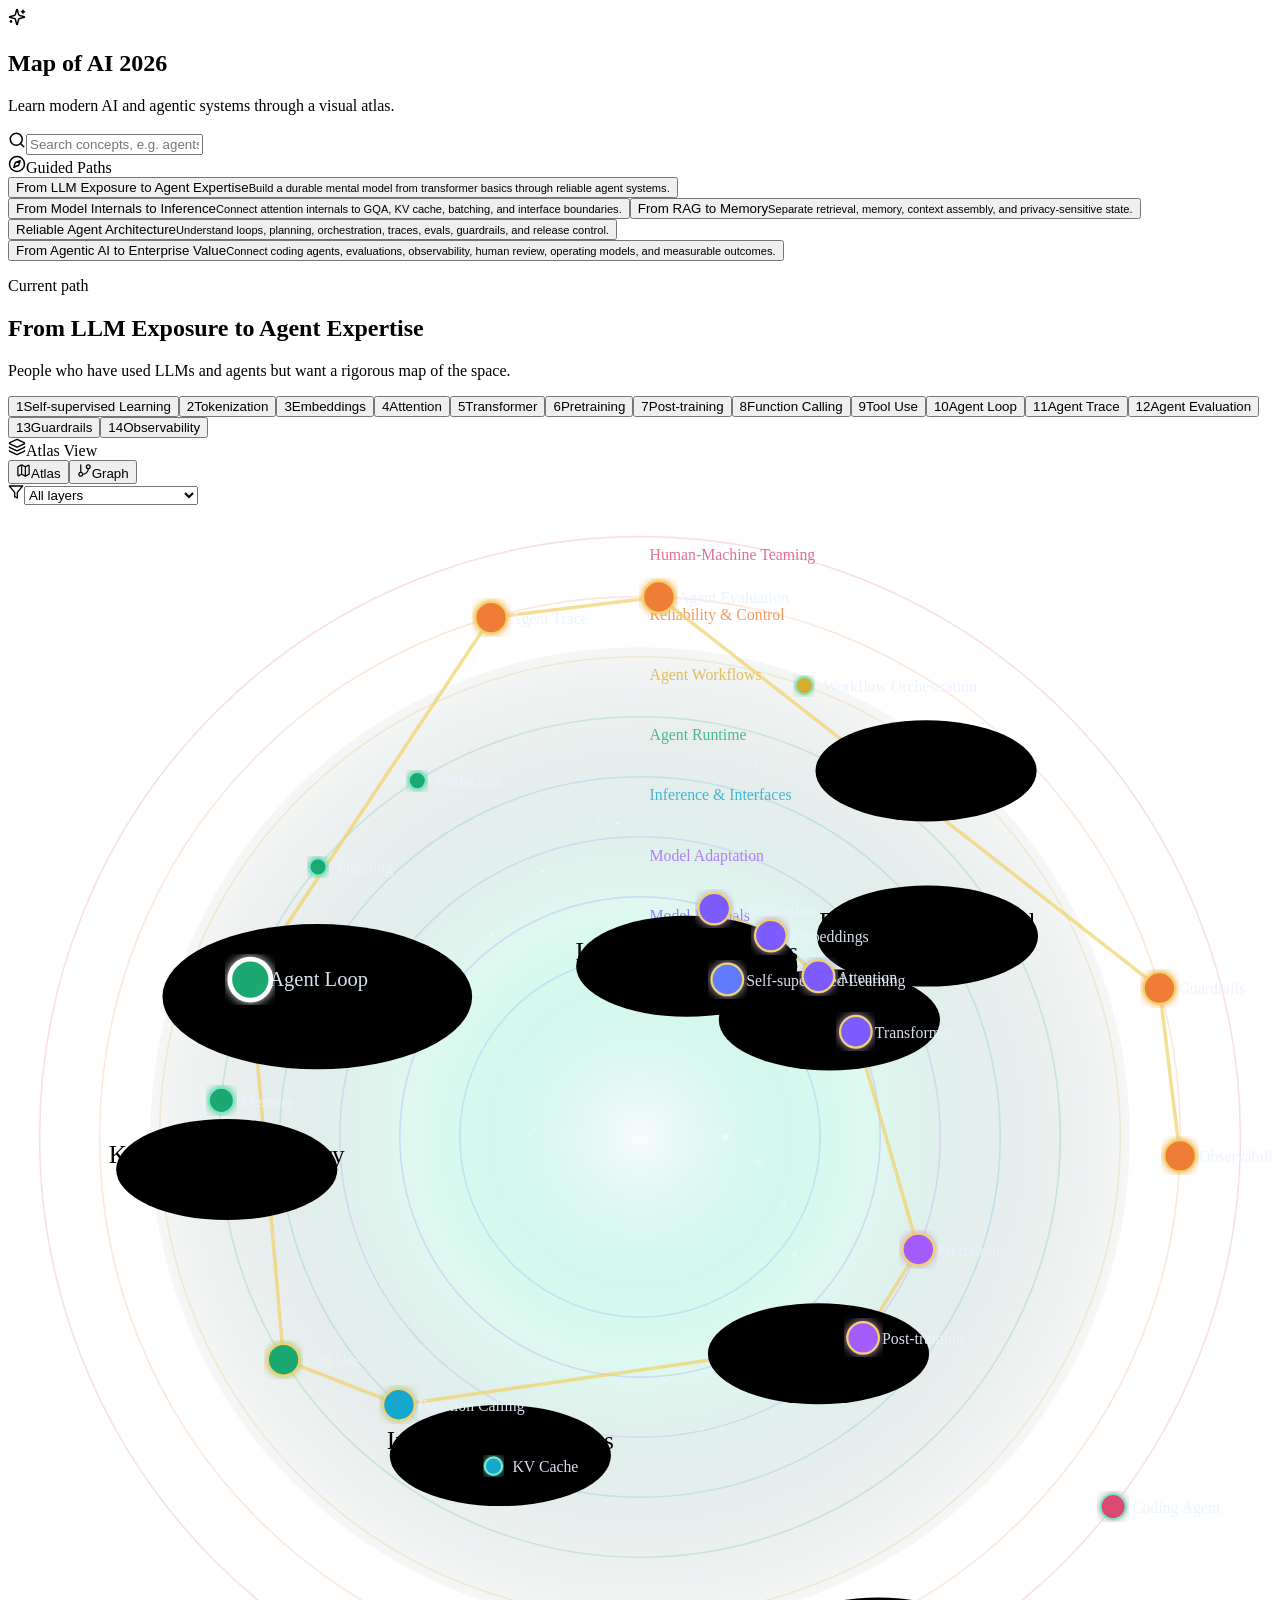
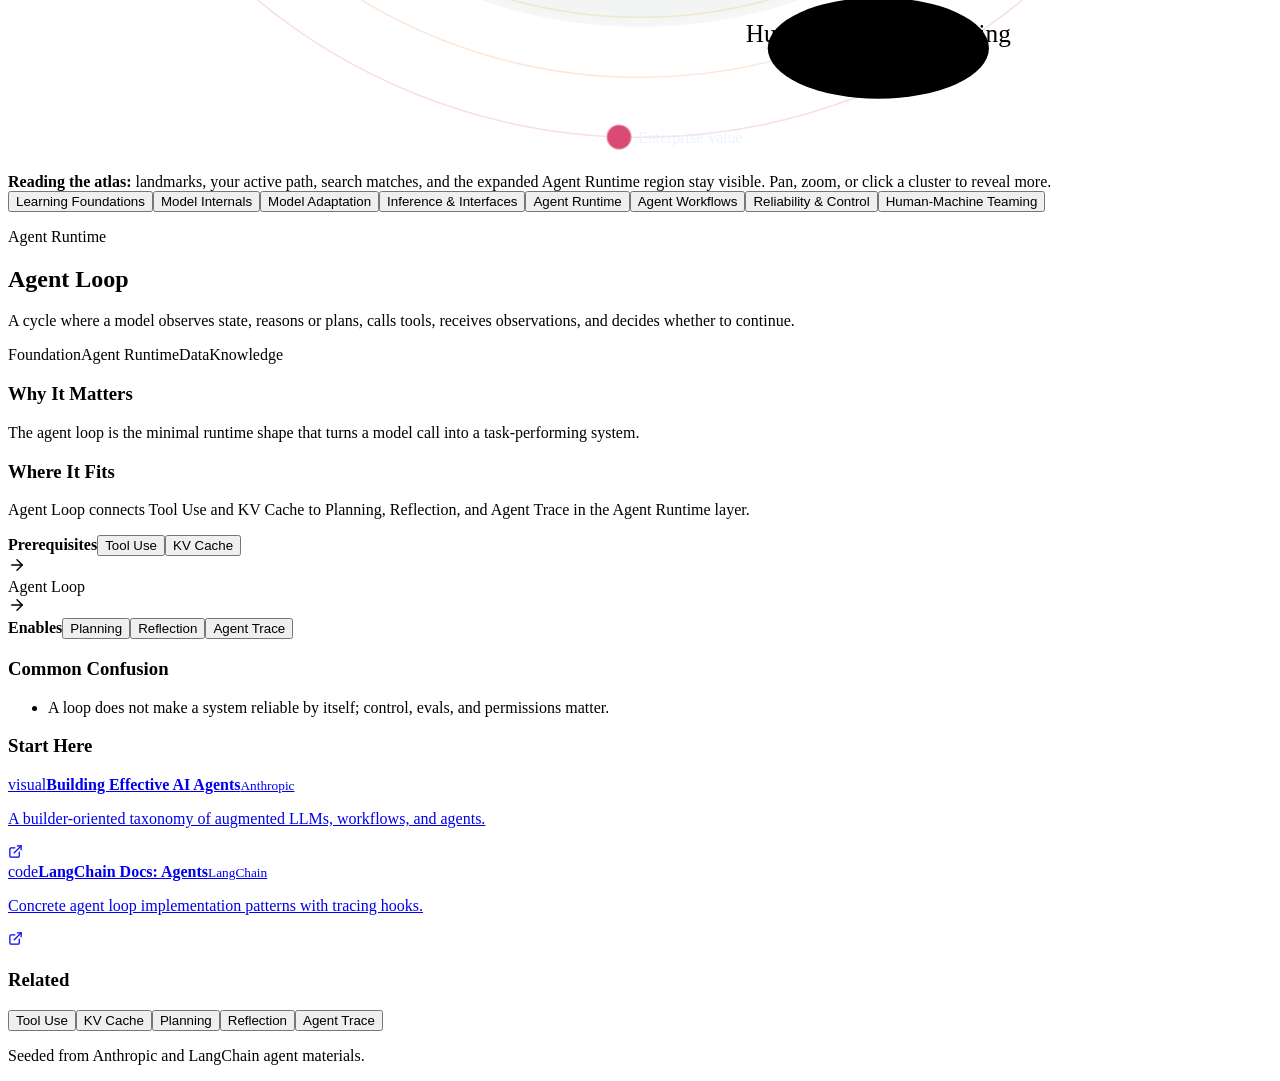
==== index.html @ 29c42c94 "Deploy generated site" ====
<!DOCTYPE html><html lang="en"><head><meta charSet="utf-8"/><meta name="viewport" content="width=device-width, initial-scale=1"/><link rel="stylesheet" href="/map-of-ai-site/_next/static/chunks/0dwen-7qq_sgy.css" data-precedence="next"/><link rel="preload" as="script" fetchPriority="low" href="/map-of-ai-site/_next/static/chunks/1jq4o6yq14o4c.js"/><script src="/map-of-ai-site/_next/static/chunks/2tclw6-lgu1bq.js" async=""></script><script src="/map-of-ai-site/_next/static/chunks/2nykiepra7i1k.js" async=""></script><script src="/map-of-ai-site/_next/static/chunks/turbopack-2g-9s8759-uyg.js" async=""></script><script src="/map-of-ai-site/_next/static/chunks/158myu8e_yme3.js" async=""></script><script src="/map-of-ai-site/_next/static/chunks/0g06875tn45-_.js" async=""></script><title>Map of AI 2026</title><meta name="description" content="Learn modern AI and agentic systems through a visual atlas."/><script src="/map-of-ai-site/_next/static/chunks/0cz1d0mv5g_q7.js" noModule=""></script></head><body><div hidden=""><!--$--><!--/$--></div><main class="appFrame"><section class="topBar" aria-label="Map controls"><div class="brandBlock"><div class="brandMark"><svg xmlns="http://www.w3.org/2000/svg" width="18" height="18" viewBox="0 0 24 24" fill="none" stroke="currentColor" stroke-width="2" stroke-linecap="round" stroke-linejoin="round" class="lucide lucide-sparkles"><path d="M9.937 15.5A2 2 0 0 0 8.5 14.063l-6.135-1.582a.5.5 0 0 1 0-.962L8.5 9.936A2 2 0 0 0 9.937 8.5l1.582-6.135a.5.5 0 0 1 .963 0L14.063 8.5A2 2 0 0 0 15.5 9.937l6.135 1.581a.5.5 0 0 1 0 .964L15.5 14.063a2 2 0 0 0-1.437 1.437l-1.582 6.135a.5.5 0 0 1-.963 0z"></path><path d="M20 3v4"></path><path d="M22 5h-4"></path><path d="M4 17v2"></path><path d="M5 18H3"></path></svg></div><div><h1>Map of AI 2026</h1><p class="subtitle">Learn modern AI and agentic systems through a visual atlas.</p></div></div><label class="searchBox"><svg xmlns="http://www.w3.org/2000/svg" width="18" height="18" viewBox="0 0 24 24" fill="none" stroke="currentColor" stroke-width="2" stroke-linecap="round" stroke-linejoin="round" class="lucide lucide-search"><circle cx="11" cy="11" r="8"></circle><path d="m21 21-4.3-4.3"></path></svg><input placeholder="Search concepts, e.g. agents, RAG, evals" value=""/></label></section><section class="workspace"><aside class="leftRail" aria-label="Guided paths"><div class="panelHeader"><svg xmlns="http://www.w3.org/2000/svg" width="18" height="18" viewBox="0 0 24 24" fill="none" stroke="currentColor" stroke-width="2" stroke-linecap="round" stroke-linejoin="round" class="lucide lucide-compass"><path d="m16.24 7.76-1.804 5.411a2 2 0 0 1-1.265 1.265L7.76 16.24l1.804-5.411a2 2 0 0 1 1.265-1.265z"></path><circle cx="12" cy="12" r="10"></circle></svg><span>Guided Paths</span></div><div class="pathList"><button class="pathCard active"><span>From LLM Exposure to Agent Expertise</span><small>Build a durable mental model from transformer basics through reliable agent systems.</small></button><button class="pathCard"><span>From Model Internals to Inference</span><small>Connect attention internals to GQA, KV cache, batching, and interface boundaries.</small></button><button class="pathCard"><span>From RAG to Memory</span><small>Separate retrieval, memory, context assembly, and privacy-sensitive state.</small></button><button class="pathCard"><span>Reliable Agent Architecture</span><small>Understand loops, planning, orchestration, traces, evals, guardrails, and release control.</small></button><button class="pathCard"><span>From Agentic AI to Enterprise Value</span><small>Connect coding agents, evaluations, observability, human review, operating models, and measurable outcomes.</small></button></div><div class="pathDetail"><p class="eyebrow">Current path</p><h2>From LLM Exposure to Agent Expertise</h2><p>People who have used LLMs and agents but want a rigorous map of the space.</p><div class="pathSteps"><button class="stepChip"><span>1</span>Self-supervised Learning</button><button class="stepChip"><span>2</span>Tokenization</button><button class="stepChip"><span>3</span>Embeddings</button><button class="stepChip"><span>4</span>Attention</button><button class="stepChip"><span>5</span>Transformer</button><button class="stepChip"><span>6</span>Pretraining</button><button class="stepChip"><span>7</span>Post-training</button><button class="stepChip"><span>8</span>Function Calling</button><button class="stepChip"><span>9</span>Tool Use</button><button class="stepChip active"><span>10</span>Agent Loop</button><button class="stepChip"><span>11</span>Agent Trace</button><button class="stepChip"><span>12</span>Agent Evaluation</button><button class="stepChip"><span>13</span>Guardrails</button><button class="stepChip"><span>14</span>Observability</button></div></div></aside><section class="mapStage" aria-label="AI Systems Galaxy"><div class="modeStrip"><div class="modeLabel"><svg xmlns="http://www.w3.org/2000/svg" width="18" height="18" viewBox="0 0 24 24" fill="none" stroke="currentColor" stroke-width="2" stroke-linecap="round" stroke-linejoin="round" class="lucide lucide-layers"><path d="M12.83 2.18a2 2 0 0 0-1.66 0L2.6 6.08a1 1 0 0 0 0 1.83l8.58 3.91a2 2 0 0 0 1.66 0l8.58-3.9a1 1 0 0 0 0-1.83z"></path><path d="M2 12a1 1 0 0 0 .58.91l8.6 3.91a2 2 0 0 0 1.65 0l8.58-3.9A1 1 0 0 0 22 12"></path><path d="M2 17a1 1 0 0 0 .58.91l8.6 3.91a2 2 0 0 0 1.65 0l8.58-3.9A1 1 0 0 0 22 17"></path></svg><span>Atlas View</span></div><div class="mapControls"><div class="segmentedControl" aria-label="Map mode"><button class="active"><svg xmlns="http://www.w3.org/2000/svg" width="15" height="15" viewBox="0 0 24 24" fill="none" stroke="currentColor" stroke-width="2" stroke-linecap="round" stroke-linejoin="round" class="lucide lucide-map"><path d="M14.106 5.553a2 2 0 0 0 1.788 0l3.659-1.83A1 1 0 0 1 21 4.619v12.764a1 1 0 0 1-.553.894l-4.553 2.277a2 2 0 0 1-1.788 0l-4.212-2.106a2 2 0 0 0-1.788 0l-3.659 1.83A1 1 0 0 1 3 19.381V6.618a1 1 0 0 1 .553-.894l4.553-2.277a2 2 0 0 1 1.788 0z"></path><path d="M15 5.764v15"></path><path d="M9 3.236v15"></path></svg>Atlas</button><button class=""><svg xmlns="http://www.w3.org/2000/svg" width="15" height="15" viewBox="0 0 24 24" fill="none" stroke="currentColor" stroke-width="2" stroke-linecap="round" stroke-linejoin="round" class="lucide lucide-git-branch"><line x1="6" x2="6" y1="3" y2="15"></line><circle cx="18" cy="6" r="3"></circle><circle cx="6" cy="18" r="3"></circle><path d="M18 9a9 9 0 0 1-9 9"></path></svg>Graph</button></div><label class="layerFilter"><svg xmlns="http://www.w3.org/2000/svg" width="16" height="16" viewBox="0 0 24 24" fill="none" stroke="currentColor" stroke-width="2" stroke-linecap="round" stroke-linejoin="round" class="lucide lucide-filter"><polygon points="22 3 2 3 10 12.46 10 19 14 21 14 12.46 22 3"></polygon></svg><select><option value="all" selected="">All layers</option><option value="1">Learning Foundations</option><option value="2">Model Internals</option><option value="3">Model Adaptation</option><option value="4">Inference &amp; Interfaces</option><option value="5">Agent Runtime</option><option value="6">Agent Workflows</option><option value="7">Reliability &amp; Control</option><option value="8">Human-Machine Teaming</option></select></label></div></div><div class="galaxyFrame"><svg viewBox="0 0 800 800" role="img" aria-label="Concentric AI concept galaxy"><defs><radialGradient id="coreGlow" cx="50%" cy="50%" r="55%"><stop offset="0%" stop-color="#f7fbff" stop-opacity="0.92"></stop><stop offset="42%" stop-color="#7ee8c8" stop-opacity="0.26"></stop><stop offset="100%" stop-color="#030b18" stop-opacity="0"></stop></radialGradient><filter id="nodeGlow"><feGaussianBlur stdDeviation="3" result="blur"></feGaussianBlur><feMerge><feMergeNode in="blur"></feMergeNode><feMergeNode in="SourceGraphic"></feMergeNode></feMerge></filter></defs><rect width="800" height="800" fill="transparent"></rect><g transform="translate(0,0) scale(1)"><circle cx="400" cy="400" r="310" fill="url(#coreGlow)"></circle><g><circle cx="400" cy="400" r="114" fill="none" stroke="#5f7cff" stroke-opacity="0.18"></circle><text x="406" y="301" fill="#5f7cff" opacity="0.78" font-size="10">Learning Foundations</text></g><g><circle cx="400" cy="400" r="152" fill="none" stroke="#7c5cff" stroke-opacity="0.18"></circle><text x="406" y="263" fill="#7c5cff" opacity="0.78" font-size="10">Model Internals</text></g><g><circle cx="400" cy="400" r="190" fill="none" stroke="#a55cff" stroke-opacity="0.18"></circle><text x="406" y="225" fill="#a55cff" opacity="0.78" font-size="10">Model Adaptation</text></g><g><circle cx="400" cy="400" r="228" fill="none" stroke="#19a7ce" stroke-opacity="0.18"></circle><text x="406" y="187" fill="#19a7ce" opacity="0.78" font-size="10">Inference &amp; Interfaces</text></g><g><circle cx="400" cy="400" r="266" fill="none" stroke="#1fa971" stroke-opacity="0.18"></circle><text x="406" y="149" fill="#1fa971" opacity="0.78" font-size="10">Agent Runtime</text></g><g><circle cx="400" cy="400" r="304" fill="none" stroke="#d8ae2f" stroke-opacity="0.18"></circle><text x="406" y="111" fill="#d8ae2f" opacity="0.78" font-size="10">Agent Workflows</text></g><g><circle cx="400" cy="400" r="342" fill="none" stroke="#ef7d35" stroke-opacity="0.18"></circle><text x="406" y="73" fill="#ef7d35" opacity="0.78" font-size="10">Reliability &amp; Control</text></g><g><circle cx="400" cy="400" r="380" fill="none" stroke="#d94b72" stroke-opacity="0.18"></circle><text x="406" y="35" fill="#d94b72" opacity="0.78" font-size="10">Human-Machine Teaming</text></g><circle cx="454" cy="400" r="1.8" fill="#ffffff" opacity="0.52"></circle><circle cx="485.6604" cy="514.5046" r="1" fill="#ffffff" opacity="0.25"></circle><circle cx="334.4968" cy="622.5608" r="1" fill="#ffffff" opacity="0.25"></circle><circle cx="99.1325" cy="511.8916" r="1" fill="#ffffff" opacity="0.25"></circle><circle cx="307.5377" cy="340.4121" r="1" fill="#ffffff" opacity="0.25"></circle><circle cx="386.1185" cy="201.4848" r="1" fill="#ffffff" opacity="0.52"></circle><circle cx="618.0146" cy="211.8149" r="1" fill="#ffffff" opacity="0.25"></circle><circle cx="475.2038" cy="416.5346" r="1.8" fill="#ffffff" opacity="0.25"></circle><circle cx="468.5753" cy="551.1735" r="1" fill="#ffffff" opacity="0.25"></circle><circle cx="277.1528" cy="623.4582" r="1" fill="#ffffff" opacity="0.25"></circle><circle cx="59.3478" cy="447.8755" r="1" fill="#ffffff" opacity="0.52"></circle><circle cx="306.2837" cy="305.6271" r="1" fill="#ffffff" opacity="0.25"></circle><circle cx="432.4304" cy="180.3815" r="1" fill="#ffffff" opacity="0.25"></circle><circle cx="673.5707" cy="252.0809" r="1" fill="#ffffff" opacity="0.25"></circle><circle cx="490.7777" cy="441.9452" r="1.8" fill="#ffffff" opacity="0.25"></circle><circle cx="439.2953" cy="584.8699" r="1" fill="#ffffff" opacity="0.52"></circle><circle cx="216.8843" cy="609.1713" r="1" fill="#ffffff" opacity="0.25"></circle><circle cx="333.1975" cy="394.8598" r="1" fill="#ffffff" opacity="0.25"></circle><circle cx="316.411" cy="268.2848" r="1" fill="#ffffff" opacity="0.25"></circle><circle cx="487.0012" cy="170.9677" r="1" fill="#ffffff" opacity="0.25"></circle><circle cx="721.0614" cy="307.9371" r="1" fill="#ffffff" opacity="0.52"></circle><circle cx="497.9732" cy="474.3657" r="1.8" fill="#ffffff" opacity="0.25"></circle><circle cx="398.52" cy="611.9948" r="1" fill="#ffffff" opacity="0.25"></circle><circle cx="157.727" cy="578.6191" r="1" fill="#ffffff" opacity="0.25"></circle><circle cx="313.8412" cy="373.9871" r="1" fill="#ffffff" opacity="0.25"></circle><circle cx="338.7784" cy="231.795" r="1" fill="#ffffff" opacity="0.52"></circle><circle cx="546.7469" cy="175.7472" r="1" fill="#ffffff" opacity="0.25"></circle><circle cx="456.8875" cy="396.4209" r="1" fill="#ffffff" opacity="0.25"></circle><circle cx="494.6255" cy="511.1846" r="1.8" fill="#ffffff" opacity="0.25"></circle><circle cx="347.9361" cy="629.1601" r="1" fill="#ffffff" opacity="0.25"></circle><circle cx="104.0113" cy="531.7827" r="1" fill="#ffffff" opacity="0.52"></circle><circle cx="301.3598" cy="344.8719" r="1" fill="#ffffff" opacity="0.25"></circle><circle cx="373.2842" cy="199.7745" r="1" fill="#ffffff" opacity="0.25"></circle><circle cx="607.9115" cy="196.398" r="1" fill="#ffffff" opacity="0.25"></circle><circle cx="479.0583" cy="412.2389" r="1" fill="#ffffff" opacity="0.25"></circle><circle cx="479.3407" cy="549.2181" r="1.8" fill="#ffffff" opacity="0.52"></circle><circle cx="290.1489" cy="633.4454" r="1" fill="#ffffff" opacity="0.25"></circle><circle cx="60.0874" cy="469.774" r="1" fill="#ffffff" opacity="0.25"></circle><circle cx="298.2995" cy="309.706" r="1" fill="#ffffff" opacity="0.25"></circle><circle cx="418.8275" cy="175.7891" r="1" fill="#ffffff" opacity="0.25"></circle><circle cx="666.2871" cy="233.6054" r="1" fill="#ffffff" opacity="0.52"></circle><circle cx="496.0294" cy="437.2473" r="1" fill="#ffffff" opacity="0.25"></circle><circle cx="451.6326" cy="584.9272" r="1.8" fill="#ffffff" opacity="0.25"></circle><circle cx="228.5492" cy="622.6334" r="1" fill="#ffffff" opacity="0.25"></circle><circle cx="330.0068" cy="399.0226" r="1" fill="#ffffff" opacity="0.25"></circle><circle cx="306.5421" cy="271.3663" r="1" fill="#ffffff" opacity="0.52"></circle><circle cx="473.3356" cy="163.091" r="1" fill="#ffffff" opacity="0.25"></circle><circle cx="717.4734" cy="286.9528" r="1" fill="#ffffff" opacity="0.25"></circle><line x1="455.2683" y1="300.2934" x2="446.9706" y2="255.4394" stroke="#f2d36b" stroke-width="2.2" stroke-opacity="0.72"></line><line x1="446.9706" y1="255.4394" x2="482.7851" y2="272.5221" stroke="#f2d36b" stroke-width="2.2" stroke-opacity="0.72"></line><line x1="482.7851" y1="272.5221" x2="512.958" y2="298.2921" stroke="#f2d36b" stroke-width="2.2" stroke-opacity="0.72"></line><line x1="512.958" y1="298.2921" x2="536.6167" y2="333.3676" stroke="#f2d36b" stroke-width="2.2" stroke-opacity="0.72"></line><line x1="536.6167" y1="333.3676" x2="576.1649" y2="471.1753" stroke="#f2d36b" stroke-width="2.2" stroke-opacity="0.72"></line><line x1="576.1649" y1="471.1753" x2="541.1975" y2="527.1348" stroke="#f2d36b" stroke-width="2.2" stroke-opacity="0.72"></line><line x1="541.1975" y1="527.1348" x2="247.4382" y2="569.437" stroke="#f2d36b" stroke-width="2.2" stroke-opacity="0.72"></line><line x1="247.4382" y1="569.437" x2="174.4192" y2="540.9585" stroke="#f2d36b" stroke-width="2.2" stroke-opacity="0.72"></line><line x1="174.4192" y1="540.9585" x2="153.3691" y2="300.3546" stroke="#f2d36b" stroke-width="2.2" stroke-opacity="0.72"></line><line x1="153.3691" y1="300.3546" x2="305.732" y2="71.2485" stroke="#f2d36b" stroke-width="2.2" stroke-opacity="0.72"></line><line x1="305.732" y1="71.2485" x2="411.9356" y2="58.2083" stroke="#f2d36b" stroke-width="2.2" stroke-opacity="0.72"></line><line x1="411.9356" y1="58.2083" x2="728.7515" y2="305.732" stroke="#f2d36b" stroke-width="2.2" stroke-opacity="0.72"></line><line x1="728.7515" y1="305.732" x2="741.7917" y2="411.9356" stroke="#f2d36b" stroke-width="2.2" stroke-opacity="0.72"></line><g class="clusterRegion" role="button" tabindex="0" aria-label="Learning Foundations cluster"><ellipse cx="429.6046" cy="291.9453" rx="70" ry="32"></ellipse><text x="429.6046" y="287.9453" text-anchor="middle">Learning Foundations</text><text x="429.6046" y="303.9453" text-anchor="middle" class="clusterCount">3<!-- --> seed concepts</text></g><g class="clusterRegion" role="button" tabindex="0" aria-label="Model Internals cluster"><ellipse cx="519.8547" cy="325.8378" rx="70" ry="32"></ellipse><text x="519.8547" y="321.8378" text-anchor="middle">Model Internals</text><text x="519.8547" y="337.8378" text-anchor="middle" class="clusterCount">6<!-- --> seed concepts</text></g><g class="clusterRegion" role="button" tabindex="0" aria-label="Model Adaptation cluster"><ellipse cx="512.9664" cy="537.1757" rx="70" ry="32"></ellipse><text x="512.9664" y="533.1757" text-anchor="middle">Model Adaptation</text><text x="512.9664" y="549.1757" text-anchor="middle" class="clusterCount">4<!-- --> seed concepts</text></g><g class="clusterRegion" role="button" tabindex="0" aria-label="Inference &amp; Interfaces cluster"><ellipse cx="311.6102" cy="601.6193" rx="70" ry="32"></ellipse><text x="311.6102" y="597.6193" text-anchor="middle">Inference &amp; Interfaces</text><text x="311.6102" y="613.6193" text-anchor="middle" class="clusterCount">3<!-- --> seed concepts</text></g><g class="clusterRegion" role="button" tabindex="0" aria-label="Knowledge &amp; Memory cluster"><ellipse cx="138.4567" cy="420.5839" rx="70" ry="32"></ellipse><text x="138.4567" y="416.5839" text-anchor="middle">Knowledge &amp; Memory</text><text x="138.4567" y="432.5839" text-anchor="middle" class="clusterCount">2<!-- --> seed concepts</text></g><g class="clusterRegion active" role="button" tabindex="0" aria-label="Agent Runtime cluster"><ellipse cx="195.7655" cy="311.1877" rx="98" ry="46"></ellipse><text x="195.7655" y="307.1877" text-anchor="middle">Agent Runtime</text><text x="195.7655" y="323.1877" text-anchor="middle" class="clusterCount">4<!-- --> seed concepts</text></g><g class="clusterRegion" role="button" tabindex="0" aria-label="Agent Workflows cluster"><ellipse cx="581.0542" cy="168.2612" rx="70" ry="32"></ellipse><text x="581.0542" y="164.2612" text-anchor="middle">Agent Workflows</text><text x="581.0542" y="180.2612" text-anchor="middle" class="clusterCount">3<!-- --> seed concepts</text></g><g class="clusterRegion" role="button" tabindex="0" aria-label="Reliability &amp; Control cluster"><ellipse cx="581.9171" cy="272.8191" rx="70" ry="32"></ellipse><text x="581.9171" y="268.8191" text-anchor="middle">Reliability &amp; Control</text><text x="581.9171" y="284.8191" text-anchor="middle" class="clusterCount">5<!-- --> seed concepts</text></g><g class="clusterRegion" role="button" tabindex="0" aria-label="Human-Machine Teaming cluster"><ellipse cx="550.8545" cy="723.5084" rx="70" ry="32"></ellipse><text x="550.8545" y="719.5084" text-anchor="middle">Human-Machine Teaming</text><text x="550.8545" y="735.5084" text-anchor="middle" class="clusterCount">4<!-- --> seed concepts</text></g><g class="galaxyNode visible" transform="translate(455.2683, 300.2934)" tabindex="0" role="button" aria-label="Self-supervised Learning"><circle r="10" fill="#5f7cff" stroke="#f2d36b" stroke-width="1.4" filter="url(#nodeGlow)"></circle><text x="12" y="4" fill="#eaf2ff" font-size="10" opacity="0.92">Self-supervised Learning</text></g><g class="galaxyNode visible" transform="translate(446.9706, 255.4394)" tabindex="0" role="button" aria-label="Tokenization"><circle r="10" fill="#7c5cff" stroke="#f2d36b" stroke-width="1.4" filter="url(#nodeGlow)"></circle><text x="12" y="4" fill="#eaf2ff" font-size="10" opacity="0.92">Tokenization</text></g><g class="galaxyNode visible" transform="translate(482.7851, 272.5221)" tabindex="0" role="button" aria-label="Embeddings"><circle r="10" fill="#7c5cff" stroke="#f2d36b" stroke-width="1.4" filter="url(#nodeGlow)"></circle><text x="12" y="4" fill="#eaf2ff" font-size="10" opacity="0.92">Embeddings</text></g><g class="galaxyNode visible" transform="translate(512.958, 298.2921)" tabindex="0" role="button" aria-label="Attention"><circle r="10" fill="#7c5cff" stroke="#f2d36b" stroke-width="1.4" filter="url(#nodeGlow)"></circle><text x="12" y="4" fill="#eaf2ff" font-size="10" opacity="0.92">Attention</text></g><g class="galaxyNode visible" transform="translate(536.6167, 333.3676)" tabindex="0" role="button" aria-label="Transformer"><circle r="10" fill="#7c5cff" stroke="#f2d36b" stroke-width="1.4" filter="url(#nodeGlow)"></circle><text x="12" y="4" fill="#eaf2ff" font-size="10" opacity="0.92">Transformer</text></g><g class="galaxyNode visible" transform="translate(576.1649, 471.1753)" tabindex="0" role="button" aria-label="Pretraining"><circle r="10" fill="#a55cff" stroke="#f2d36b" stroke-width="1.4" filter="url(#nodeGlow)"></circle><text x="12" y="4" fill="#eaf2ff" font-size="10" opacity="0.92">Pretraining</text></g><g class="galaxyNode visible" transform="translate(541.1975, 527.1348)" tabindex="0" role="button" aria-label="Post-training"><circle r="10" fill="#a55cff" stroke="#f2d36b" stroke-width="1.4" filter="url(#nodeGlow)"></circle><text x="12" y="4" fill="#eaf2ff" font-size="10" opacity="0.92">Post-training</text></g><g class="galaxyNode visible" transform="translate(307.264, 608.2884)" tabindex="0" role="button" aria-label="KV Cache"><circle r="5.5" fill="#19a7ce" stroke="#7ee8c8" stroke-width="1.4" filter="url(#nodeGlow)"></circle><text x="12" y="4" fill="#eaf2ff" font-size="10" opacity="0.92">KV Cache</text></g><g class="galaxyNode visible" transform="translate(247.4382, 569.437)" tabindex="0" role="button" aria-label="Function Calling"><circle r="10" fill="#19a7ce" stroke="#f2d36b" stroke-width="1.4" filter="url(#nodeGlow)"></circle><text x="12" y="4" fill="#eaf2ff" font-size="10" opacity="0.92">Function Calling</text></g><g class="galaxyNode visible" transform="translate(174.4192, 540.9585)" tabindex="0" role="button" aria-label="Tool Use"><circle r="10" fill="#1fa971" stroke="#f2d36b" stroke-width="1.4" filter="url(#nodeGlow)"></circle><text x="12" y="4" fill="#eaf2ff" font-size="10" opacity="0.92">Tool Use</text></g><g class="galaxyNode visible" transform="translate(135.0122, 376.8166)" tabindex="0" role="button" aria-label="Memory"><circle r="8" fill="#1fa971" stroke="#7ee8c8" stroke-width="1.4" filter="url(#nodeGlow)"></circle><text x="12" y="4" fill="#eaf2ff" font-size="10" opacity="0.92">Memory</text></g><g class="galaxyNode visible" transform="translate(153.3691, 300.3546)" tabindex="0" role="button" aria-label="Agent Loop"><circle r="13" fill="#1fa971" stroke="#ffffff" stroke-width="3" filter="url(#nodeGlow)"></circle><text x="12" y="4" fill="#eaf2ff" font-size="13" opacity="0.92">Agent Loop</text></g><g class="galaxyNode visible" transform="translate(196.2322, 229.0185)" tabindex="0" role="button" aria-label="Planning"><circle r="5.5" fill="#1fa971" stroke="#7ee8c8" stroke-width="1.4" filter="url(#nodeGlow)"></circle><text x="12" y="4" fill="#eaf2ff" font-size="10" opacity="0.92">Planning</text></g><g class="galaxyNode visible" transform="translate(259.0415, 174.4192)" tabindex="0" role="button" aria-label="Reflection"><circle r="5.5" fill="#1fa971" stroke="#7ee8c8" stroke-width="1.4" filter="url(#nodeGlow)"></circle><text x="12" y="4" fill="#eaf2ff" font-size="10" opacity="0.92">Reflection</text></g><g class="galaxyNode visible" transform="translate(305.732, 71.2485)" tabindex="0" role="button" aria-label="Agent Trace"><circle r="10" fill="#ef7d35" stroke="#f2d36b" stroke-width="1.4" filter="url(#nodeGlow)"></circle><text x="12" y="4" fill="#eaf2ff" font-size="10" opacity="0.92">Agent Trace</text></g><g class="galaxyNode visible" transform="translate(411.9356, 58.2083)" tabindex="0" role="button" aria-label="Agent Evaluation"><circle r="10" fill="#ef7d35" stroke="#f2d36b" stroke-width="1.4" filter="url(#nodeGlow)"></circle><text x="12" y="4" fill="#eaf2ff" font-size="10" opacity="0.92">Agent Evaluation</text></g><g class="galaxyNode visible" transform="translate(503.9741, 114.3334)" tabindex="0" role="button" aria-label="Workflow Orchestration"><circle r="5.5" fill="#d8ae2f" stroke="#7ee8c8" stroke-width="1.4" filter="url(#nodeGlow)"></circle><text x="12" y="4" fill="#eaf2ff" font-size="10" opacity="0.92">Workflow Orchestration</text></g><g class="galaxyNode visible" transform="translate(728.7515, 305.732)" tabindex="0" role="button" aria-label="Guardrails"><circle r="10" fill="#ef7d35" stroke="#f2d36b" stroke-width="1.4" filter="url(#nodeGlow)"></circle><text x="12" y="4" fill="#eaf2ff" font-size="10" opacity="0.92">Guardrails</text></g><g class="galaxyNode visible" transform="translate(741.7917, 411.9356)" tabindex="0" role="button" aria-label="Observability"><circle r="10" fill="#ef7d35" stroke="#f2d36b" stroke-width="1.4" filter="url(#nodeGlow)"></circle><text x="12" y="4" fill="#eaf2ff" font-size="10" opacity="0.92">Observability</text></g><g class="galaxyNode visible" transform="translate(699.4441, 633.9514)" tabindex="0" role="button" aria-label="Coding Agent"><circle r="8" fill="#d94b72" stroke="#7ee8c8" stroke-width="1.4" filter="url(#nodeGlow)"></circle><text x="12" y="4" fill="#eaf2ff" font-size="10" opacity="0.92">Coding Agent</text></g><g class="galaxyNode visible" transform="translate(386.7382, 779.7685)" tabindex="0" role="button" aria-label="Enterprise Value"><circle r="8" fill="#d94b72" stroke="rgba(255,255,255,0.45)" stroke-width="1.4"></circle><text x="12" y="4" fill="#eaf2ff" font-size="10" opacity="0.92">Enterprise Value</text></g></g></svg></div><div class="mapCaption"><strong>Reading the atlas:</strong> landmarks, your active path, search matches, and the expanded<!-- --> <!-- -->Agent Runtime<!-- --> region stay visible. Pan, zoom, or click a cluster to reveal more.</div><div class="legendGrid"><button class="legendItem"><span style="background:#5f7cff"></span>Learning Foundations</button><button class="legendItem"><span style="background:#7c5cff"></span>Model Internals</button><button class="legendItem"><span style="background:#a55cff"></span>Model Adaptation</button><button class="legendItem"><span style="background:#19a7ce"></span>Inference &amp; Interfaces</button><button class="legendItem"><span style="background:#1fa971"></span>Agent Runtime</button><button class="legendItem"><span style="background:#d8ae2f"></span>Agent Workflows</button><button class="legendItem"><span style="background:#ef7d35"></span>Reliability &amp; Control</button><button class="legendItem"><span style="background:#d94b72"></span>Human-Machine Teaming</button></div></section><aside class="detailPanel" aria-label="Concept details"><div class="conceptHero" style="border-color:#1fa971"><p class="eyebrow">Agent Runtime</p><h2>Agent Loop</h2><p>A cycle where a model observes state, reasons or plans, calls tools, receives observations, and decides whether to continue.</p><div class="tagRow"><span>Foundation</span><span>Agent Runtime</span><span>Data</span><span>Knowledge</span></div></div><section class="detailSection"><h3>Why It Matters</h3><p>The agent loop is the minimal runtime shape that turns a model call into a task-performing system.</p></section><section class="detailSection atlasNote"><h3>Where It Fits</h3><p>Agent Loop connects Tool Use and KV Cache to Planning, Reflection, and Agent Trace in the Agent Runtime layer.</p></section><section class="miniDiagram" aria-label="Concept relationship diagram"><div><strong>Prerequisites</strong><button>Tool Use</button><button>KV Cache</button></div><svg xmlns="http://www.w3.org/2000/svg" width="18" height="18" viewBox="0 0 24 24" fill="none" stroke="currentColor" stroke-width="2" stroke-linecap="round" stroke-linejoin="round" class="lucide lucide-arrow-right"><path d="M5 12h14"></path><path d="m12 5 7 7-7 7"></path></svg><div class="currentNode">Agent Loop</div><svg xmlns="http://www.w3.org/2000/svg" width="18" height="18" viewBox="0 0 24 24" fill="none" stroke="currentColor" stroke-width="2" stroke-linecap="round" stroke-linejoin="round" class="lucide lucide-arrow-right"><path d="M5 12h14"></path><path d="m12 5 7 7-7 7"></path></svg><div><strong>Enables</strong><button>Planning</button><button>Reflection</button><button>Agent Trace</button></div></section><section class="detailSection"><h3>Common Confusion</h3><ul><li>A loop does not make a system reliable by itself; control, evals, and permissions matter.</li></ul></section><section class="detailSection"><h3>Start Here</h3><div class="resourceList"><a href="https://www.anthropic.com/research/building-effective-agents" target="_blank" rel="noreferrer" class="resourceCard"><div><span class="resourceType visual">visual</span><strong>Building Effective AI Agents</strong><small>Anthropic</small></div><p>A builder-oriented taxonomy of augmented LLMs, workflows, and agents.</p><svg xmlns="http://www.w3.org/2000/svg" width="15" height="15" viewBox="0 0 24 24" fill="none" stroke="currentColor" stroke-width="2" stroke-linecap="round" stroke-linejoin="round" class="lucide lucide-external-link"><path d="M15 3h6v6"></path><path d="M10 14 21 3"></path><path d="M18 13v6a2 2 0 0 1-2 2H5a2 2 0 0 1-2-2V8a2 2 0 0 1 2-2h6"></path></svg></a><a href="https://docs.langchain.com/oss/python/langchain/agents" target="_blank" rel="noreferrer" class="resourceCard"><div><span class="resourceType code">code</span><strong>LangChain Docs: Agents</strong><small>LangChain</small></div><p>Concrete agent loop implementation patterns with tracing hooks.</p><svg xmlns="http://www.w3.org/2000/svg" width="15" height="15" viewBox="0 0 24 24" fill="none" stroke="currentColor" stroke-width="2" stroke-linecap="round" stroke-linejoin="round" class="lucide lucide-external-link"><path d="M15 3h6v6"></path><path d="M10 14 21 3"></path><path d="M18 13v6a2 2 0 0 1-2 2H5a2 2 0 0 1-2-2V8a2 2 0 0 1 2-2h6"></path></svg></a></div></section><section class="detailSection"><h3>Related</h3><div class="relatedGrid"><button>Tool Use</button><button>KV Cache</button><button>Planning</button><button>Reflection</button><button>Agent Trace</button></div></section><p class="sourceNote">Seeded from Anthropic and LangChain agent materials.</p></aside></section></main><!--$--><!--/$--><script src="/map-of-ai-site/_next/static/chunks/1jq4o6yq14o4c.js" id="_R_" async=""></script><script>(self.__next_f=self.__next_f||[]).push([0])</script><script>self.__next_f.push([1,"1:\"$Sreact.fragment\"\n2:I[39756,[\"/map-of-ai-site/_next/static/chunks/158myu8e_yme3.js\"],\"default\"]\n3:I[37457,[\"/map-of-ai-site/_next/static/chunks/158myu8e_yme3.js\"],\"default\"]\n4:I[47257,[\"/map-of-ai-site/_next/static/chunks/158myu8e_yme3.js\"],\"ClientPageRoot\"]\n5:I[31713,[\"/map-of-ai-site/_next/static/chunks/158myu8e_yme3.js\",\"/map-of-ai-site/_next/static/chunks/0g06875tn45-_.js\"],\"default\"]\n8:I[97367,[\"/map-of-ai-site/_next/static/chunks/158myu8e_yme3.js\"],\"OutletBoundary\"]\n9:\"$Sreact.suspense\"\nb:I[97367,[\"/map-of-ai-site/_next/static/chunks/158myu8e_yme3.js\"],\"ViewportBoundary\"]\nd:I[97367,[\"/map-of-ai-site/_next/static/chunks/158myu8e_yme3.js\"],\"MetadataBoundary\"]\nf:I[68027,[\"/map-of-ai-site/_next/static/chunks/158myu8e_yme3.js\"],\"default\",1]\n:HL[\"/map-of-ai-site/_next/static/chunks/0dwen-7qq_sgy.css\",\"style\"]\n"])</script><script>self.__next_f.push([1,"0:{\"P\":null,\"c\":[\"\",\"\"],\"q\":\"\",\"i\":false,\"f\":[[[\"\",{\"children\":[\"__PAGE__\",{}]},\"$undefined\",\"$undefined\",16],[[\"$\",\"$1\",\"c\",{\"children\":[[[\"$\",\"link\",\"0\",{\"rel\":\"stylesheet\",\"href\":\"/map-of-ai-site/_next/static/chunks/0dwen-7qq_sgy.css\",\"precedence\":\"next\",\"crossOrigin\":\"$undefined\",\"nonce\":\"$undefined\"}],[\"$\",\"script\",\"script-0\",{\"src\":\"/map-of-ai-site/_next/static/chunks/158myu8e_yme3.js\",\"async\":true,\"nonce\":\"$undefined\"}]],[\"$\",\"html\",null,{\"lang\":\"en\",\"children\":[\"$\",\"body\",null,{\"children\":[\"$\",\"$L2\",null,{\"parallelRouterKey\":\"children\",\"error\":\"$undefined\",\"errorStyles\":\"$undefined\",\"errorScripts\":\"$undefined\",\"template\":[\"$\",\"$L3\",null,{}],\"templateStyles\":\"$undefined\",\"templateScripts\":\"$undefined\",\"notFound\":[[[\"$\",\"title\",null,{\"children\":\"404: This page could not be found.\"}],[\"$\",\"div\",null,{\"style\":{\"fontFamily\":\"system-ui,\\\"Segoe UI\\\",Roboto,Helvetica,Arial,sans-serif,\\\"Apple Color Emoji\\\",\\\"Segoe UI Emoji\\\"\",\"height\":\"100vh\",\"textAlign\":\"center\",\"display\":\"flex\",\"flexDirection\":\"column\",\"alignItems\":\"center\",\"justifyContent\":\"center\"},\"children\":[\"$\",\"div\",null,{\"children\":[[\"$\",\"style\",null,{\"dangerouslySetInnerHTML\":{\"__html\":\"body{color:#000;background:#fff;margin:0}.next-error-h1{border-right:1px solid rgba(0,0,0,.3)}@media (prefers-color-scheme:dark){body{color:#fff;background:#000}.next-error-h1{border-right:1px solid rgba(255,255,255,.3)}}\"}}],[\"$\",\"h1\",null,{\"className\":\"next-error-h1\",\"style\":{\"display\":\"inline-block\",\"margin\":\"0 20px 0 0\",\"padding\":\"0 23px 0 0\",\"fontSize\":24,\"fontWeight\":500,\"verticalAlign\":\"top\",\"lineHeight\":\"49px\"},\"children\":404}],[\"$\",\"div\",null,{\"style\":{\"display\":\"inline-block\"},\"children\":[\"$\",\"h2\",null,{\"style\":{\"fontSize\":14,\"fontWeight\":400,\"lineHeight\":\"49px\",\"margin\":0},\"children\":\"This page could not be found.\"}]}]]}]}]],[]],\"forbidden\":\"$undefined\",\"unauthorized\":\"$undefined\"}]}]}]]}],{\"children\":[[\"$\",\"$1\",\"c\",{\"children\":[[\"$\",\"$L4\",null,{\"Component\":\"$5\",\"serverProvidedParams\":{\"searchParams\":{},\"params\":{},\"promises\":[\"$@6\",\"$@7\"]}}],[[\"$\",\"script\",\"script-0\",{\"src\":\"/map-of-ai-site/_next/static/chunks/0g06875tn45-_.js\",\"async\":true,\"nonce\":\"$undefined\"}]],[\"$\",\"$L8\",null,{\"children\":[\"$\",\"$9\",null,{\"name\":\"Next.MetadataOutlet\",\"children\":\"$@a\"}]}]]}],{},null,false,null]},null,false,null],[\"$\",\"$1\",\"h\",{\"children\":[null,[\"$\",\"$Lb\",null,{\"children\":\"$Lc\"}],[\"$\",\"div\",null,{\"hidden\":true,\"children\":[\"$\",\"$Ld\",null,{\"children\":[\"$\",\"$9\",null,{\"name\":\"Next.Metadata\",\"children\":\"$Le\"}]}]}],null]}],false]],\"m\":\"$undefined\",\"G\":[\"$f\",[[\"$\",\"link\",\"0\",{\"rel\":\"stylesheet\",\"href\":\"/map-of-ai-site/_next/static/chunks/0dwen-7qq_sgy.css\",\"precedence\":\"next\",\"crossOrigin\":\"$undefined\",\"nonce\":\"$undefined\"}]]],\"S\":true,\"h\":null,\"s\":\"$undefined\",\"l\":\"$undefined\",\"p\":\"$undefined\",\"d\":\"$undefined\",\"b\":\"9_FBaq3MX1aFpvRoYvLAO\"}\n"])</script><script>self.__next_f.push([1,"6:{}\n7:\"$0:f:0:1:1:children:0:props:children:0:props:serverProvidedParams:params\"\n"])</script><script>self.__next_f.push([1,"c:[[\"$\",\"meta\",\"0\",{\"charSet\":\"utf-8\"}],[\"$\",\"meta\",\"1\",{\"name\":\"viewport\",\"content\":\"width=device-width, initial-scale=1\"}]]\n"])</script><script>self.__next_f.push([1,"a:null\ne:[[\"$\",\"title\",\"0\",{\"children\":\"Map of AI 2026\"}],[\"$\",\"meta\",\"1\",{\"name\":\"description\",\"content\":\"Learn modern AI and agentic systems through a visual atlas.\"}]]\n"])</script></body></html>
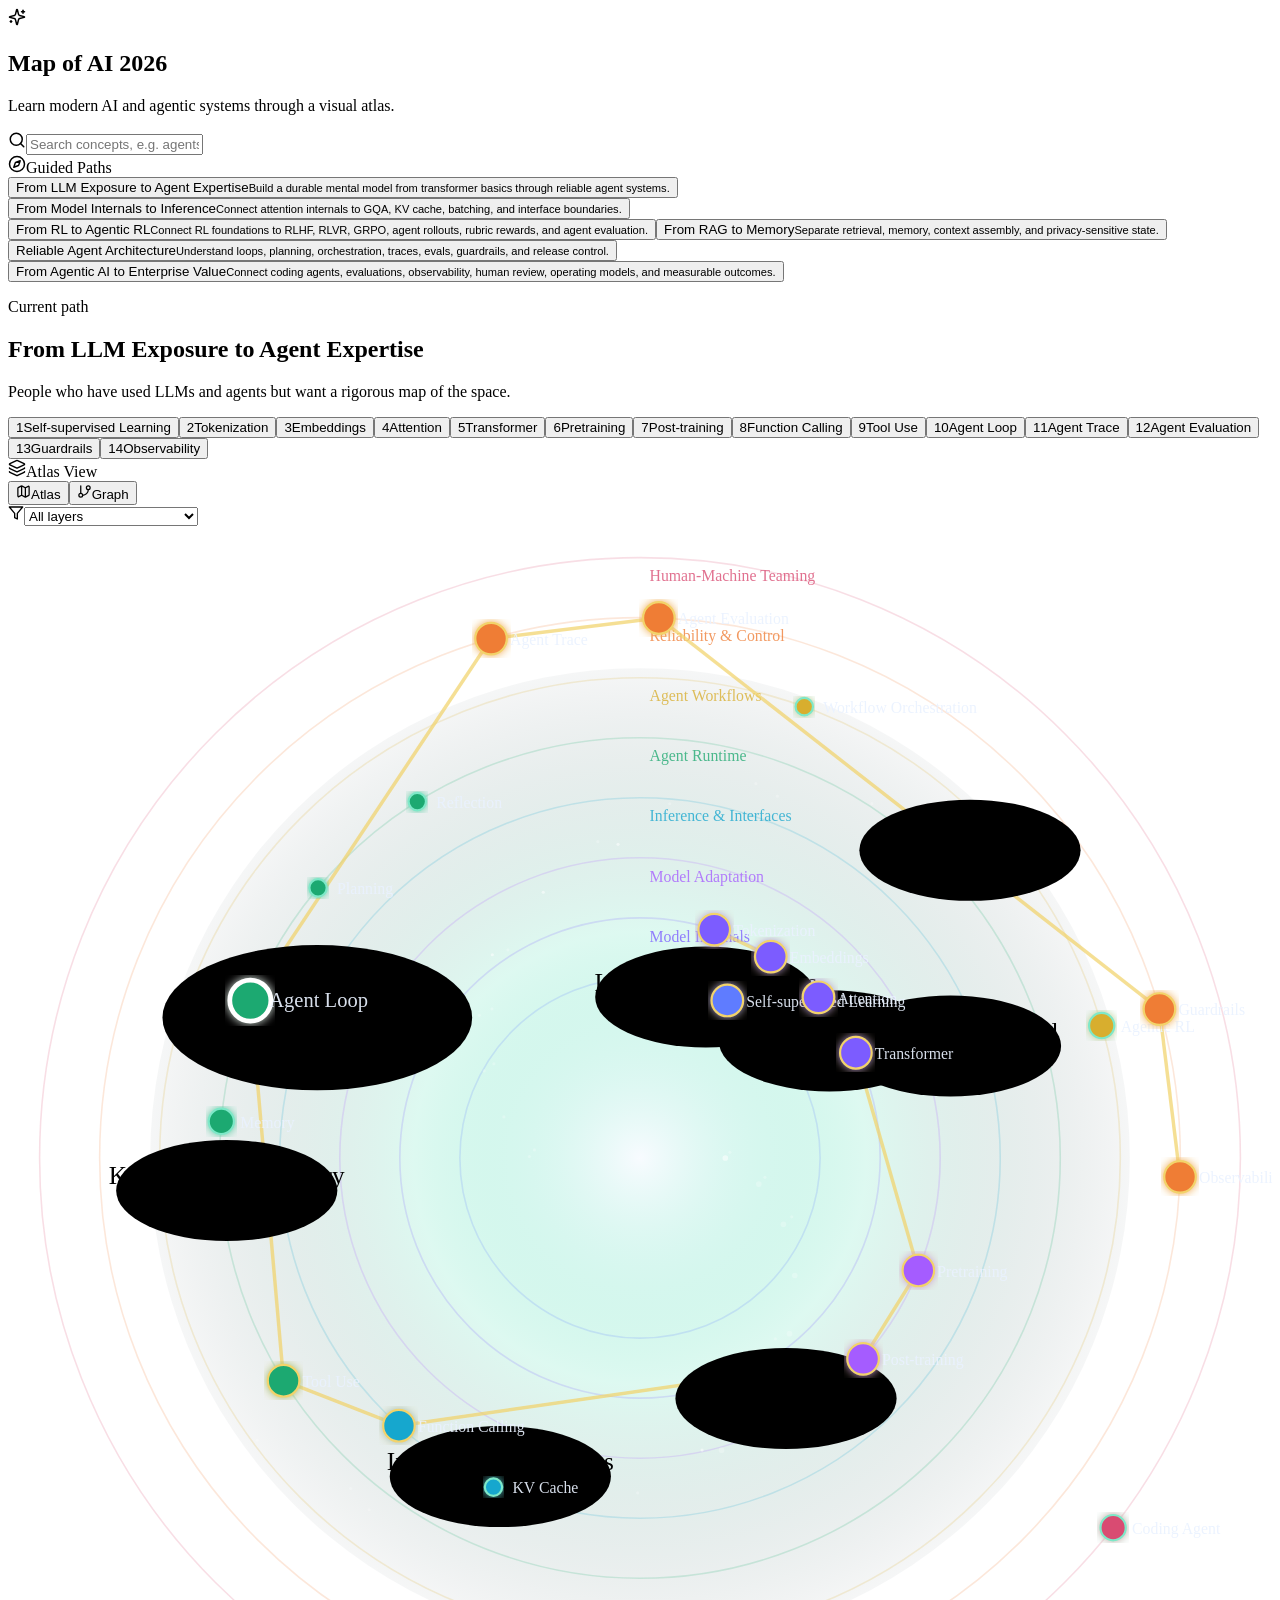
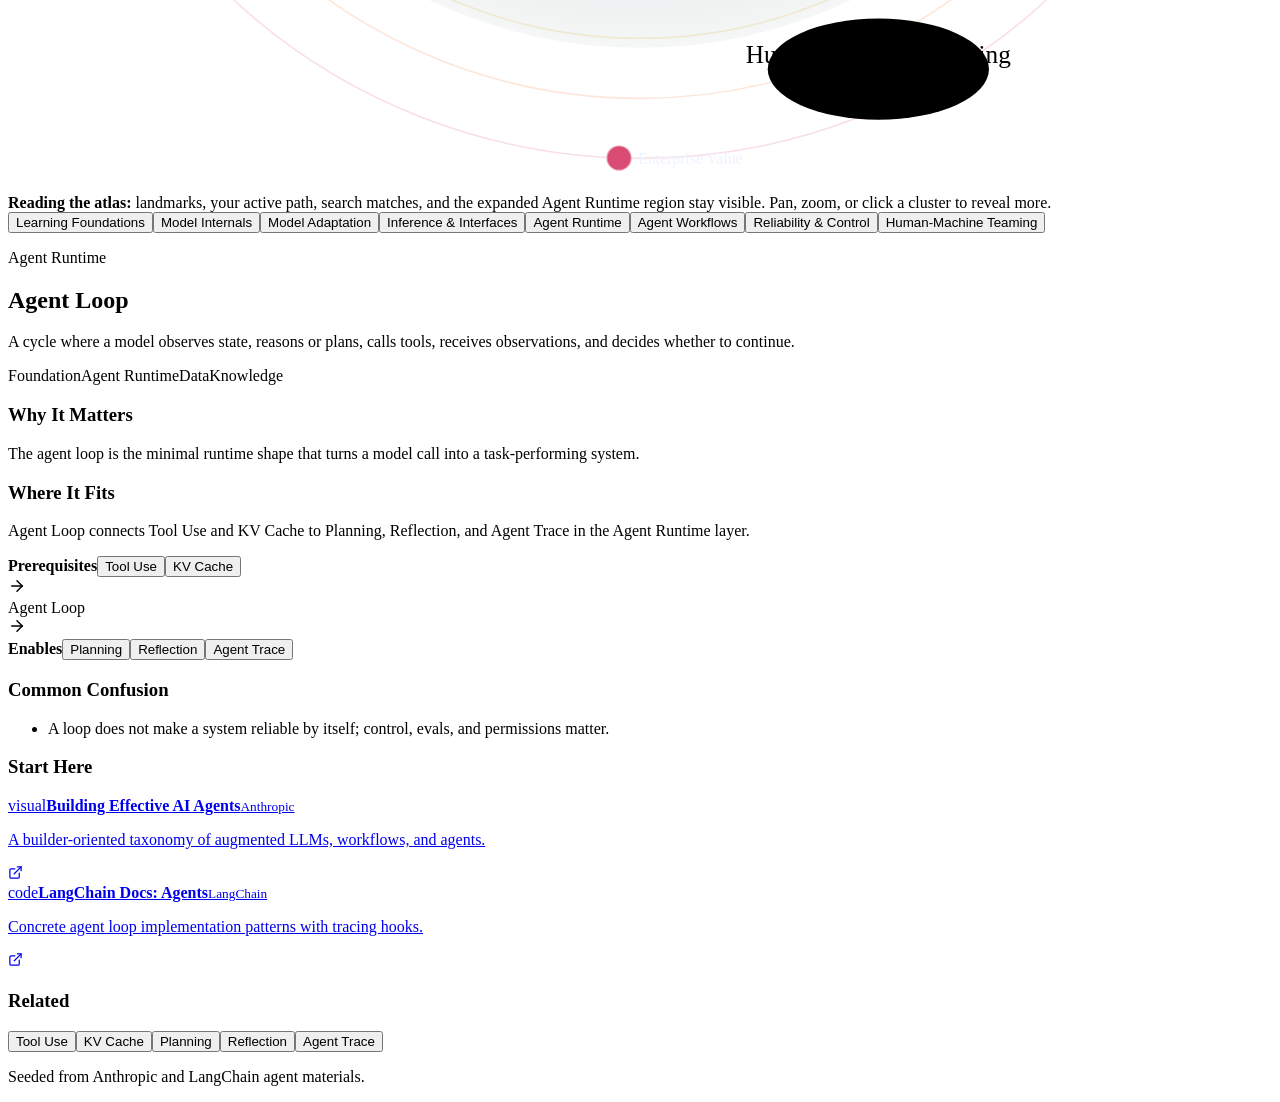
==== commit c9d2b63f: "Deploy generated site" ====
--- a/index.html
+++ b/index.html
@@ -1 +1 @@
-<!DOCTYPE html><html lang="en"><head><meta charSet="utf-8"/><meta name="viewport" content="width=device-width, initial-scale=1"/><link rel="stylesheet" href="/map-of-ai-site/_next/static/chunks/0dwen-7qq_sgy.css" data-precedence="next"/><link rel="preload" as="script" fetchPriority="low" href="/map-of-ai-site/_next/static/chunks/1jq4o6yq14o4c.js"/><script src="/map-of-ai-site/_next/static/chunks/2tclw6-lgu1bq.js" async=""></script><script src="/map-of-ai-site/_next/static/chunks/2nykiepra7i1k.js" async=""></script><script src="/map-of-ai-site/_next/static/chunks/turbopack-2g-9s8759-uyg.js" async=""></script><script src="/map-of-ai-site/_next/static/chunks/158myu8e_yme3.js" async=""></script><script src="/map-of-ai-site/_next/static/chunks/0g06875tn45-_.js" async=""></script><title>Map of AI 2026</title><meta name="description" content="Learn modern AI and agentic systems through a visual atlas."/><script src="/map-of-ai-site/_next/static/chunks/0cz1d0mv5g_q7.js" noModule=""></script></head><body><div hidden=""><!--$--><!--/$--></div><main class="appFrame"><section class="topBar" aria-label="Map controls"><div class="brandBlock"><div class="brandMark"><svg xmlns="http://www.w3.org/2000/svg" width="18" height="18" viewBox="0 0 24 24" fill="none" stroke="currentColor" stroke-width="2" stroke-linecap="round" stroke-linejoin="round" class="lucide lucide-sparkles"><path d="M9.937 15.5A2 2 0 0 0 8.5 14.063l-6.135-1.582a.5.5 0 0 1 0-.962L8.5 9.936A2 2 0 0 0 9.937 8.5l1.582-6.135a.5.5 0 0 1 .963 0L14.063 8.5A2 2 0 0 0 15.5 9.937l6.135 1.581a.5.5 0 0 1 0 .964L15.5 14.063a2 2 0 0 0-1.437 1.437l-1.582 6.135a.5.5 0 0 1-.963 0z"></path><path d="M20 3v4"></path><path d="M22 5h-4"></path><path d="M4 17v2"></path><path d="M5 18H3"></path></svg></div><div><h1>Map of AI 2026</h1><p class="subtitle">Learn modern AI and agentic systems through a visual atlas.</p></div></div><label class="searchBox"><svg xmlns="http://www.w3.org/2000/svg" width="18" height="18" viewBox="0 0 24 24" fill="none" stroke="currentColor" stroke-width="2" stroke-linecap="round" stroke-linejoin="round" class="lucide lucide-search"><circle cx="11" cy="11" r="8"></circle><path d="m21 21-4.3-4.3"></path></svg><input placeholder="Search concepts, e.g. agents, RAG, evals" value=""/></label></section><section class="workspace"><aside class="leftRail" aria-label="Guided paths"><div class="panelHeader"><svg xmlns="http://www.w3.org/2000/svg" width="18" height="18" viewBox="0 0 24 24" fill="none" stroke="currentColor" stroke-width="2" stroke-linecap="round" stroke-linejoin="round" class="lucide lucide-compass"><path d="m16.24 7.76-1.804 5.411a2 2 0 0 1-1.265 1.265L7.76 16.24l1.804-5.411a2 2 0 0 1 1.265-1.265z"></path><circle cx="12" cy="12" r="10"></circle></svg><span>Guided Paths</span></div><div class="pathList"><button class="pathCard active"><span>From LLM Exposure to Agent Expertise</span><small>Build a durable mental model from transformer basics through reliable agent systems.</small></button><button class="pathCard"><span>From Model Internals to Inference</span><small>Connect attention internals to GQA, KV cache, batching, and interface boundaries.</small></button><button class="pathCard"><span>From RAG to Memory</span><small>Separate retrieval, memory, context assembly, and privacy-sensitive state.</small></button><button class="pathCard"><span>Reliable Agent Architecture</span><small>Understand loops, planning, orchestration, traces, evals, guardrails, and release control.</small></button><button class="pathCard"><span>From Agentic AI to Enterprise Value</span><small>Connect coding agents, evaluations, observability, human review, operating models, and measurable outcomes.</small></button></div><div class="pathDetail"><p class="eyebrow">Current path</p><h2>From LLM Exposure to Agent Expertise</h2><p>People who have used LLMs and agents but want a rigorous map of the space.</p><div class="pathSteps"><button class="stepChip"><span>1</span>Self-supervised Learning</button><button class="stepChip"><span>2</span>Tokenization</button><button class="stepChip"><span>3</span>Embeddings</button><button class="stepChip"><span>4</span>Attention</button><button class="stepChip"><span>5</span>Transformer</button><button class="stepChip"><span>6</span>Pretraining</button><button class="stepChip"><span>7</span>Post-training</button><button class="stepChip"><span>8</span>Function Calling</button><button class="stepChip"><span>9</span>Tool Use</button><button class="stepChip active"><span>10</span>Agent Loop</button><button class="stepChip"><span>11</span>Agent Trace</button><button class="stepChip"><span>12</span>Agent Evaluation</button><button class="stepChip"><span>13</span>Guardrails</button><button class="stepChip"><span>14</span>Observability</button></div></div></aside><section class="mapStage" aria-label="AI Systems Galaxy"><div class="modeStrip"><div class="modeLabel"><svg xmlns="http://www.w3.org/2000/svg" width="18" height="18" viewBox="0 0 24 24" fill="none" stroke="currentColor" stroke-width="2" stroke-linecap="round" stroke-linejoin="round" class="lucide lucide-layers"><path d="M12.83 2.18a2 2 0 0 0-1.66 0L2.6 6.08a1 1 0 0 0 0 1.83l8.58 3.91a2 2 0 0 0 1.66 0l8.58-3.9a1 1 0 0 0 0-1.83z"></path><path d="M2 12a1 1 0 0 0 .58.91l8.6 3.91a2 2 0 0 0 1.65 0l8.58-3.9A1 1 0 0 0 22 12"></path><path d="M2 17a1 1 0 0 0 .58.91l8.6 3.91a2 2 0 0 0 1.65 0l8.58-3.9A1 1 0 0 0 22 17"></path></svg><span>Atlas View</span></div><div class="mapControls"><div class="segmentedControl" aria-label="Map mode"><button class="active"><svg xmlns="http://www.w3.org/2000/svg" width="15" height="15" viewBox="0 0 24 24" fill="none" stroke="currentColor" stroke-width="2" stroke-linecap="round" stroke-linejoin="round" class="lucide lucide-map"><path d="M14.106 5.553a2 2 0 0 0 1.788 0l3.659-1.83A1 1 0 0 1 21 4.619v12.764a1 1 0 0 1-.553.894l-4.553 2.277a2 2 0 0 1-1.788 0l-4.212-2.106a2 2 0 0 0-1.788 0l-3.659 1.83A1 1 0 0 1 3 19.381V6.618a1 1 0 0 1 .553-.894l4.553-2.277a2 2 0 0 1 1.788 0z"></path><path d="M15 5.764v15"></path><path d="M9 3.236v15"></path></svg>Atlas</button><button class=""><svg xmlns="http://www.w3.org/2000/svg" width="15" height="15" viewBox="0 0 24 24" fill="none" stroke="currentColor" stroke-width="2" stroke-linecap="round" stroke-linejoin="round" class="lucide lucide-git-branch"><line x1="6" x2="6" y1="3" y2="15"></line><circle cx="18" cy="6" r="3"></circle><circle cx="6" cy="18" r="3"></circle><path d="M18 9a9 9 0 0 1-9 9"></path></svg>Graph</button></div><label class="layerFilter"><svg xmlns="http://www.w3.org/2000/svg" width="16" height="16" viewBox="0 0 24 24" fill="none" stroke="currentColor" stroke-width="2" stroke-linecap="round" stroke-linejoin="round" class="lucide lucide-filter"><polygon points="22 3 2 3 10 12.46 10 19 14 21 14 12.46 22 3"></polygon></svg><select><option value="all" selected="">All layers</option><option value="1">Learning Foundations</option><option value="2">Model Internals</option><option value="3">Model Adaptation</option><option value="4">Inference &amp; Interfaces</option><option value="5">Agent Runtime</option><option value="6">Agent Workflows</option><option value="7">Reliability &amp; Control</option><option value="8">Human-Machine Teaming</option></select></label></div></div><div class="galaxyFrame"><svg viewBox="0 0 800 800" role="img" aria-label="Concentric AI concept galaxy"><defs><radialGradient id="coreGlow" cx="50%" cy="50%" r="55%"><stop offset="0%" stop-color="#f7fbff" stop-opacity="0.92"></stop><stop offset="42%" stop-color="#7ee8c8" stop-opacity="0.26"></stop><stop offset="100%" stop-color="#030b18" stop-opacity="0"></stop></radialGradient><filter id="nodeGlow"><feGaussianBlur stdDeviation="3" result="blur"></feGaussianBlur><feMerge><feMergeNode in="blur"></feMergeNode><feMergeNode in="SourceGraphic"></feMergeNode></feMerge></filter></defs><rect width="800" height="800" fill="transparent"></rect><g transform="translate(0,0) scale(1)"><circle cx="400" cy="400" r="310" fill="url(#coreGlow)"></circle><g><circle cx="400" cy="400" r="114" fill="none" stroke="#5f7cff" stroke-opacity="0.18"></circle><text x="406" y="301" fill="#5f7cff" opacity="0.78" font-size="10">Learning Foundations</text></g><g><circle cx="400" cy="400" r="152" fill="none" stroke="#7c5cff" stroke-opacity="0.18"></circle><text x="406" y="263" fill="#7c5cff" opacity="0.78" font-size="10">Model Internals</text></g><g><circle cx="400" cy="400" r="190" fill="none" stroke="#a55cff" stroke-opacity="0.18"></circle><text x="406" y="225" fill="#a55cff" opacity="0.78" font-size="10">Model Adaptation</text></g><g><circle cx="400" cy="400" r="228" fill="none" stroke="#19a7ce" stroke-opacity="0.18"></circle><text x="406" y="187" fill="#19a7ce" opacity="0.78" font-size="10">Inference &amp; Interfaces</text></g><g><circle cx="400" cy="400" r="266" fill="none" stroke="#1fa971" stroke-opacity="0.18"></circle><text x="406" y="149" fill="#1fa971" opacity="0.78" font-size="10">Agent Runtime</text></g><g><circle cx="400" cy="400" r="304" fill="none" stroke="#d8ae2f" stroke-opacity="0.18"></circle><text x="406" y="111" fill="#d8ae2f" opacity="0.78" font-size="10">Agent Workflows</text></g><g><circle cx="400" cy="400" r="342" fill="none" stroke="#ef7d35" stroke-opacity="0.18"></circle><text x="406" y="73" fill="#ef7d35" opacity="0.78" font-size="10">Reliability &amp; Control</text></g><g><circle cx="400" cy="400" r="380" fill="none" stroke="#d94b72" stroke-opacity="0.18"></circle><text x="406" y="35" fill="#d94b72" opacity="0.78" font-size="10">Human-Machine Teaming</text></g><circle cx="454" cy="400" r="1.8" fill="#ffffff" opacity="0.52"></circle><circle cx="485.6604" cy="514.5046" r="1" fill="#ffffff" opacity="0.25"></circle><circle cx="334.4968" cy="622.5608" r="1" fill="#ffffff" opacity="0.25"></circle><circle cx="99.1325" cy="511.8916" r="1" fill="#ffffff" opacity="0.25"></circle><circle cx="307.5377" cy="340.4121" r="1" fill="#ffffff" opacity="0.25"></circle><circle cx="386.1185" cy="201.4848" r="1" fill="#ffffff" opacity="0.52"></circle><circle cx="618.0146" cy="211.8149" r="1" fill="#ffffff" opacity="0.25"></circle><circle cx="475.2038" cy="416.5346" r="1.8" fill="#ffffff" opacity="0.25"></circle><circle cx="468.5753" cy="551.1735" r="1" fill="#ffffff" opacity="0.25"></circle><circle cx="277.1528" cy="623.4582" r="1" fill="#ffffff" opacity="0.25"></circle><circle cx="59.3478" cy="447.8755" r="1" fill="#ffffff" opacity="0.52"></circle><circle cx="306.2837" cy="305.6271" r="1" fill="#ffffff" opacity="0.25"></circle><circle cx="432.4304" cy="180.3815" r="1" fill="#ffffff" opacity="0.25"></circle><circle cx="673.5707" cy="252.0809" r="1" fill="#ffffff" opacity="0.25"></circle><circle cx="490.7777" cy="441.9452" r="1.8" fill="#ffffff" opacity="0.25"></circle><circle cx="439.2953" cy="584.8699" r="1" fill="#ffffff" opacity="0.52"></circle><circle cx="216.8843" cy="609.1713" r="1" fill="#ffffff" opacity="0.25"></circle><circle cx="333.1975" cy="394.8598" r="1" fill="#ffffff" opacity="0.25"></circle><circle cx="316.411" cy="268.2848" r="1" fill="#ffffff" opacity="0.25"></circle><circle cx="487.0012" cy="170.9677" r="1" fill="#ffffff" opacity="0.25"></circle><circle cx="721.0614" cy="307.9371" r="1" fill="#ffffff" opacity="0.52"></circle><circle cx="497.9732" cy="474.3657" r="1.8" fill="#ffffff" opacity="0.25"></circle><circle cx="398.52" cy="611.9948" r="1" fill="#ffffff" opacity="0.25"></circle><circle cx="157.727" cy="578.6191" r="1" fill="#ffffff" opacity="0.25"></circle><circle cx="313.8412" cy="373.9871" r="1" fill="#ffffff" opacity="0.25"></circle><circle cx="338.7784" cy="231.795" r="1" fill="#ffffff" opacity="0.52"></circle><circle cx="546.7469" cy="175.7472" r="1" fill="#ffffff" opacity="0.25"></circle><circle cx="456.8875" cy="396.4209" r="1" fill="#ffffff" opacity="0.25"></circle><circle cx="494.6255" cy="511.1846" r="1.8" fill="#ffffff" opacity="0.25"></circle><circle cx="347.9361" cy="629.1601" r="1" fill="#ffffff" opacity="0.25"></circle><circle cx="104.0113" cy="531.7827" r="1" fill="#ffffff" opacity="0.52"></circle><circle cx="301.3598" cy="344.8719" r="1" fill="#ffffff" opacity="0.25"></circle><circle cx="373.2842" cy="199.7745" r="1" fill="#ffffff" opacity="0.25"></circle><circle cx="607.9115" cy="196.398" r="1" fill="#ffffff" opacity="0.25"></circle><circle cx="479.0583" cy="412.2389" r="1" fill="#ffffff" opacity="0.25"></circle><circle cx="479.3407" cy="549.2181" r="1.8" fill="#ffffff" opacity="0.52"></circle><circle cx="290.1489" cy="633.4454" r="1" fill="#ffffff" opacity="0.25"></circle><circle cx="60.0874" cy="469.774" r="1" fill="#ffffff" opacity="0.25"></circle><circle cx="298.2995" cy="309.706" r="1" fill="#ffffff" opacity="0.25"></circle><circle cx="418.8275" cy="175.7891" r="1" fill="#ffffff" opacity="0.25"></circle><circle cx="666.2871" cy="233.6054" r="1" fill="#ffffff" opacity="0.52"></circle><circle cx="496.0294" cy="437.2473" r="1" fill="#ffffff" opacity="0.25"></circle><circle cx="451.6326" cy="584.9272" r="1.8" fill="#ffffff" opacity="0.25"></circle><circle cx="228.5492" cy="622.6334" r="1" fill="#ffffff" opacity="0.25"></circle><circle cx="330.0068" cy="399.0226" r="1" fill="#ffffff" opacity="0.25"></circle><circle cx="306.5421" cy="271.3663" r="1" fill="#ffffff" opacity="0.52"></circle><circle cx="473.3356" cy="163.091" r="1" fill="#ffffff" opacity="0.25"></circle><circle cx="717.4734" cy="286.9528" r="1" fill="#ffffff" opacity="0.25"></circle><line x1="455.2683" y1="300.2934" x2="446.9706" y2="255.4394" stroke="#f2d36b" stroke-width="2.2" stroke-opacity="0.72"></line><line x1="446.9706" y1="255.4394" x2="482.7851" y2="272.5221" stroke="#f2d36b" stroke-width="2.2" stroke-opacity="0.72"></line><line x1="482.7851" y1="272.5221" x2="512.958" y2="298.2921" stroke="#f2d36b" stroke-width="2.2" stroke-opacity="0.72"></line><line x1="512.958" y1="298.2921" x2="536.6167" y2="333.3676" stroke="#f2d36b" stroke-width="2.2" stroke-opacity="0.72"></line><line x1="536.6167" y1="333.3676" x2="576.1649" y2="471.1753" stroke="#f2d36b" stroke-width="2.2" stroke-opacity="0.72"></line><line x1="576.1649" y1="471.1753" x2="541.1975" y2="527.1348" stroke="#f2d36b" stroke-width="2.2" stroke-opacity="0.72"></line><line x1="541.1975" y1="527.1348" x2="247.4382" y2="569.437" stroke="#f2d36b" stroke-width="2.2" stroke-opacity="0.72"></line><line x1="247.4382" y1="569.437" x2="174.4192" y2="540.9585" stroke="#f2d36b" stroke-width="2.2" stroke-opacity="0.72"></line><line x1="174.4192" y1="540.9585" x2="153.3691" y2="300.3546" stroke="#f2d36b" stroke-width="2.2" stroke-opacity="0.72"></line><line x1="153.3691" y1="300.3546" x2="305.732" y2="71.2485" stroke="#f2d36b" stroke-width="2.2" stroke-opacity="0.72"></line><line x1="305.732" y1="71.2485" x2="411.9356" y2="58.2083" stroke="#f2d36b" stroke-width="2.2" stroke-opacity="0.72"></line><line x1="411.9356" y1="58.2083" x2="728.7515" y2="305.732" stroke="#f2d36b" stroke-width="2.2" stroke-opacity="0.72"></line><line x1="728.7515" y1="305.732" x2="741.7917" y2="411.9356" stroke="#f2d36b" stroke-width="2.2" stroke-opacity="0.72"></line><g class="clusterRegion" role="button" tabindex="0" aria-label="Learning Foundations cluster"><ellipse cx="429.6046" cy="291.9453" rx="70" ry="32"></ellipse><text x="429.6046" y="287.9453" text-anchor="middle">Learning Foundations</text><text x="429.6046" y="303.9453" text-anchor="middle" class="clusterCount">3<!-- --> seed concepts</text></g><g class="clusterRegion" role="button" tabindex="0" aria-label="Model Internals cluster"><ellipse cx="519.8547" cy="325.8378" rx="70" ry="32"></ellipse><text x="519.8547" y="321.8378" text-anchor="middle">Model Internals</text><text x="519.8547" y="337.8378" text-anchor="middle" class="clusterCount">6<!-- --> seed concepts</text></g><g class="clusterRegion" role="button" tabindex="0" aria-label="Model Adaptation cluster"><ellipse cx="512.9664" cy="537.1757" rx="70" ry="32"></ellipse><text x="512.9664" y="533.1757" text-anchor="middle">Model Adaptation</text><text x="512.9664" y="549.1757" text-anchor="middle" class="clusterCount">4<!-- --> seed concepts</text></g><g class="clusterRegion" role="button" tabindex="0" aria-label="Inference &amp; Interfaces cluster"><ellipse cx="311.6102" cy="601.6193" rx="70" ry="32"></ellipse><text x="311.6102" y="597.6193" text-anchor="middle">Inference &amp; Interfaces</text><text x="311.6102" y="613.6193" text-anchor="middle" class="clusterCount">3<!-- --> seed concepts</text></g><g class="clusterRegion" role="button" tabindex="0" aria-label="Knowledge &amp; Memory cluster"><ellipse cx="138.4567" cy="420.5839" rx="70" ry="32"></ellipse><text x="138.4567" y="416.5839" text-anchor="middle">Knowledge &amp; Memory</text><text x="138.4567" y="432.5839" text-anchor="middle" class="clusterCount">2<!-- --> seed concepts</text></g><g class="clusterRegion active" role="button" tabindex="0" aria-label="Agent Runtime cluster"><ellipse cx="195.7655" cy="311.1877" rx="98" ry="46"></ellipse><text x="195.7655" y="307.1877" text-anchor="middle">Agent Runtime</text><text x="195.7655" y="323.1877" text-anchor="middle" class="clusterCount">4<!-- --> seed concepts</text></g><g class="clusterRegion" role="button" tabindex="0" aria-label="Agent Workflows cluster"><ellipse cx="581.0542" cy="168.2612" rx="70" ry="32"></ellipse><text x="581.0542" y="164.2612" text-anchor="middle">Agent Workflows</text><text x="581.0542" y="180.2612" text-anchor="middle" class="clusterCount">3<!-- --> seed concepts</text></g><g class="clusterRegion" role="button" tabindex="0" aria-label="Reliability &amp; Control cluster"><ellipse cx="581.9171" cy="272.8191" rx="70" ry="32"></ellipse><text x="581.9171" y="268.8191" text-anchor="middle">Reliability &amp; Control</text><text x="581.9171" y="284.8191" text-anchor="middle" class="clusterCount">5<!-- --> seed concepts</text></g><g class="clusterRegion" role="button" tabindex="0" aria-label="Human-Machine Teaming cluster"><ellipse cx="550.8545" cy="723.5084" rx="70" ry="32"></ellipse><text x="550.8545" y="719.5084" text-anchor="middle">Human-Machine Teaming</text><text x="550.8545" y="735.5084" text-anchor="middle" class="clusterCount">4<!-- --> seed concepts</text></g><g class="galaxyNode visible" transform="translate(455.2683, 300.2934)" tabindex="0" role="button" aria-label="Self-supervised Learning"><circle r="10" fill="#5f7cff" stroke="#f2d36b" stroke-width="1.4" filter="url(#nodeGlow)"></circle><text x="12" y="4" fill="#eaf2ff" font-size="10" opacity="0.92">Self-supervised Learning</text></g><g class="galaxyNode visible" transform="translate(446.9706, 255.4394)" tabindex="0" role="button" aria-label="Tokenization"><circle r="10" fill="#7c5cff" stroke="#f2d36b" stroke-width="1.4" filter="url(#nodeGlow)"></circle><text x="12" y="4" fill="#eaf2ff" font-size="10" opacity="0.92">Tokenization</text></g><g class="galaxyNode visible" transform="translate(482.7851, 272.5221)" tabindex="0" role="button" aria-label="Embeddings"><circle r="10" fill="#7c5cff" stroke="#f2d36b" stroke-width="1.4" filter="url(#nodeGlow)"></circle><text x="12" y="4" fill="#eaf2ff" font-size="10" opacity="0.92">Embeddings</text></g><g class="galaxyNode visible" transform="translate(512.958, 298.2921)" tabindex="0" role="button" aria-label="Attention"><circle r="10" fill="#7c5cff" stroke="#f2d36b" stroke-width="1.4" filter="url(#nodeGlow)"></circle><text x="12" y="4" fill="#eaf2ff" font-size="10" opacity="0.92">Attention</text></g><g class="galaxyNode visible" transform="translate(536.6167, 333.3676)" tabindex="0" role="button" aria-label="Transformer"><circle r="10" fill="#7c5cff" stroke="#f2d36b" stroke-width="1.4" filter="url(#nodeGlow)"></circle><text x="12" y="4" fill="#eaf2ff" font-size="10" opacity="0.92">Transformer</text></g><g class="galaxyNode visible" transform="translate(576.1649, 471.1753)" tabindex="0" role="button" aria-label="Pretraining"><circle r="10" fill="#a55cff" stroke="#f2d36b" stroke-width="1.4" filter="url(#nodeGlow)"></circle><text x="12" y="4" fill="#eaf2ff" font-size="10" opacity="0.92">Pretraining</text></g><g class="galaxyNode visible" transform="translate(541.1975, 527.1348)" tabindex="0" role="button" aria-label="Post-training"><circle r="10" fill="#a55cff" stroke="#f2d36b" stroke-width="1.4" filter="url(#nodeGlow)"></circle><text x="12" y="4" fill="#eaf2ff" font-size="10" opacity="0.92">Post-training</text></g><g class="galaxyNode visible" transform="translate(307.264, 608.2884)" tabindex="0" role="button" aria-label="KV Cache"><circle r="5.5" fill="#19a7ce" stroke="#7ee8c8" stroke-width="1.4" filter="url(#nodeGlow)"></circle><text x="12" y="4" fill="#eaf2ff" font-size="10" opacity="0.92">KV Cache</text></g><g class="galaxyNode visible" transform="translate(247.4382, 569.437)" tabindex="0" role="button" aria-label="Function Calling"><circle r="10" fill="#19a7ce" stroke="#f2d36b" stroke-width="1.4" filter="url(#nodeGlow)"></circle><text x="12" y="4" fill="#eaf2ff" font-size="10" opacity="0.92">Function Calling</text></g><g class="galaxyNode visible" transform="translate(174.4192, 540.9585)" tabindex="0" role="button" aria-label="Tool Use"><circle r="10" fill="#1fa971" stroke="#f2d36b" stroke-width="1.4" filter="url(#nodeGlow)"></circle><text x="12" y="4" fill="#eaf2ff" font-size="10" opacity="0.92">Tool Use</text></g><g class="galaxyNode visible" transform="translate(135.0122, 376.8166)" tabindex="0" role="button" aria-label="Memory"><circle r="8" fill="#1fa971" stroke="#7ee8c8" stroke-width="1.4" filter="url(#nodeGlow)"></circle><text x="12" y="4" fill="#eaf2ff" font-size="10" opacity="0.92">Memory</text></g><g class="galaxyNode visible" transform="translate(153.3691, 300.3546)" tabindex="0" role="button" aria-label="Agent Loop"><circle r="13" fill="#1fa971" stroke="#ffffff" stroke-width="3" filter="url(#nodeGlow)"></circle><text x="12" y="4" fill="#eaf2ff" font-size="13" opacity="0.92">Agent Loop</text></g><g class="galaxyNode visible" transform="translate(196.2322, 229.0185)" tabindex="0" role="button" aria-label="Planning"><circle r="5.5" fill="#1fa971" stroke="#7ee8c8" stroke-width="1.4" filter="url(#nodeGlow)"></circle><text x="12" y="4" fill="#eaf2ff" font-size="10" opacity="0.92">Planning</text></g><g class="galaxyNode visible" transform="translate(259.0415, 174.4192)" tabindex="0" role="button" aria-label="Reflection"><circle r="5.5" fill="#1fa971" stroke="#7ee8c8" stroke-width="1.4" filter="url(#nodeGlow)"></circle><text x="12" y="4" fill="#eaf2ff" font-size="10" opacity="0.92">Reflection</text></g><g class="galaxyNode visible" transform="translate(305.732, 71.2485)" tabindex="0" role="button" aria-label="Agent Trace"><circle r="10" fill="#ef7d35" stroke="#f2d36b" stroke-width="1.4" filter="url(#nodeGlow)"></circle><text x="12" y="4" fill="#eaf2ff" font-size="10" opacity="0.92">Agent Trace</text></g><g class="galaxyNode visible" transform="translate(411.9356, 58.2083)" tabindex="0" role="button" aria-label="Agent Evaluation"><circle r="10" fill="#ef7d35" stroke="#f2d36b" stroke-width="1.4" filter="url(#nodeGlow)"></circle><text x="12" y="4" fill="#eaf2ff" font-size="10" opacity="0.92">Agent Evaluation</text></g><g class="galaxyNode visible" transform="translate(503.9741, 114.3334)" tabindex="0" role="button" aria-label="Workflow Orchestration"><circle r="5.5" fill="#d8ae2f" stroke="#7ee8c8" stroke-width="1.4" filter="url(#nodeGlow)"></circle><text x="12" y="4" fill="#eaf2ff" font-size="10" opacity="0.92">Workflow Orchestration</text></g><g class="galaxyNode visible" transform="translate(728.7515, 305.732)" tabindex="0" role="button" aria-label="Guardrails"><circle r="10" fill="#ef7d35" stroke="#f2d36b" stroke-width="1.4" filter="url(#nodeGlow)"></circle><text x="12" y="4" fill="#eaf2ff" font-size="10" opacity="0.92">Guardrails</text></g><g class="galaxyNode visible" transform="translate(741.7917, 411.9356)" tabindex="0" role="button" aria-label="Observability"><circle r="10" fill="#ef7d35" stroke="#f2d36b" stroke-width="1.4" filter="url(#nodeGlow)"></circle><text x="12" y="4" fill="#eaf2ff" font-size="10" opacity="0.92">Observability</text></g><g class="galaxyNode visible" transform="translate(699.4441, 633.9514)" tabindex="0" role="button" aria-label="Coding Agent"><circle r="8" fill="#d94b72" stroke="#7ee8c8" stroke-width="1.4" filter="url(#nodeGlow)"></circle><text x="12" y="4" fill="#eaf2ff" font-size="10" opacity="0.92">Coding Agent</text></g><g class="galaxyNode visible" transform="translate(386.7382, 779.7685)" tabindex="0" role="button" aria-label="Enterprise Value"><circle r="8" fill="#d94b72" stroke="rgba(255,255,255,0.45)" stroke-width="1.4"></circle><text x="12" y="4" fill="#eaf2ff" font-size="10" opacity="0.92">Enterprise Value</text></g></g></svg></div><div class="mapCaption"><strong>Reading the atlas:</strong> landmarks, your active path, search matches, and the expanded<!-- --> <!-- -->Agent Runtime<!-- --> region stay visible. Pan, zoom, or click a cluster to reveal more.</div><div class="legendGrid"><button class="legendItem"><span style="background:#5f7cff"></span>Learning Foundations</button><button class="legendItem"><span style="background:#7c5cff"></span>Model Internals</button><button class="legendItem"><span style="background:#a55cff"></span>Model Adaptation</button><button class="legendItem"><span style="background:#19a7ce"></span>Inference &amp; Interfaces</button><button class="legendItem"><span style="background:#1fa971"></span>Agent Runtime</button><button class="legendItem"><span style="background:#d8ae2f"></span>Agent Workflows</button><button class="legendItem"><span style="background:#ef7d35"></span>Reliability &amp; Control</button><button class="legendItem"><span style="background:#d94b72"></span>Human-Machine Teaming</button></div></section><aside class="detailPanel" aria-label="Concept details"><div class="conceptHero" style="border-color:#1fa971"><p class="eyebrow">Agent Runtime</p><h2>Agent Loop</h2><p>A cycle where a model observes state, reasons or plans, calls tools, receives observations, and decides whether to continue.</p><div class="tagRow"><span>Foundation</span><span>Agent Runtime</span><span>Data</span><span>Knowledge</span></div></div><section class="detailSection"><h3>Why It Matters</h3><p>The agent loop is the minimal runtime shape that turns a model call into a task-performing system.</p></section><section class="detailSection atlasNote"><h3>Where It Fits</h3><p>Agent Loop connects Tool Use and KV Cache to Planning, Reflection, and Agent Trace in the Agent Runtime layer.</p></section><section class="miniDiagram" aria-label="Concept relationship diagram"><div><strong>Prerequisites</strong><button>Tool Use</button><button>KV Cache</button></div><svg xmlns="http://www.w3.org/2000/svg" width="18" height="18" viewBox="0 0 24 24" fill="none" stroke="currentColor" stroke-width="2" stroke-linecap="round" stroke-linejoin="round" class="lucide lucide-arrow-right"><path d="M5 12h14"></path><path d="m12 5 7 7-7 7"></path></svg><div class="currentNode">Agent Loop</div><svg xmlns="http://www.w3.org/2000/svg" width="18" height="18" viewBox="0 0 24 24" fill="none" stroke="currentColor" stroke-width="2" stroke-linecap="round" stroke-linejoin="round" class="lucide lucide-arrow-right"><path d="M5 12h14"></path><path d="m12 5 7 7-7 7"></path></svg><div><strong>Enables</strong><button>Planning</button><button>Reflection</button><button>Agent Trace</button></div></section><section class="detailSection"><h3>Common Confusion</h3><ul><li>A loop does not make a system reliable by itself; control, evals, and permissions matter.</li></ul></section><section class="detailSection"><h3>Start Here</h3><div class="resourceList"><a href="https://www.anthropic.com/research/building-effective-agents" target="_blank" rel="noreferrer" class="resourceCard"><div><span class="resourceType visual">visual</span><strong>Building Effective AI Agents</strong><small>Anthropic</small></div><p>A builder-oriented taxonomy of augmented LLMs, workflows, and agents.</p><svg xmlns="http://www.w3.org/2000/svg" width="15" height="15" viewBox="0 0 24 24" fill="none" stroke="currentColor" stroke-width="2" stroke-linecap="round" stroke-linejoin="round" class="lucide lucide-external-link"><path d="M15 3h6v6"></path><path d="M10 14 21 3"></path><path d="M18 13v6a2 2 0 0 1-2 2H5a2 2 0 0 1-2-2V8a2 2 0 0 1 2-2h6"></path></svg></a><a href="https://docs.langchain.com/oss/python/langchain/agents" target="_blank" rel="noreferrer" class="resourceCard"><div><span class="resourceType code">code</span><strong>LangChain Docs: Agents</strong><small>LangChain</small></div><p>Concrete agent loop implementation patterns with tracing hooks.</p><svg xmlns="http://www.w3.org/2000/svg" width="15" height="15" viewBox="0 0 24 24" fill="none" stroke="currentColor" stroke-width="2" stroke-linecap="round" stroke-linejoin="round" class="lucide lucide-external-link"><path d="M15 3h6v6"></path><path d="M10 14 21 3"></path><path d="M18 13v6a2 2 0 0 1-2 2H5a2 2 0 0 1-2-2V8a2 2 0 0 1 2-2h6"></path></svg></a></div></section><section class="detailSection"><h3>Related</h3><div class="relatedGrid"><button>Tool Use</button><button>KV Cache</button><button>Planning</button><button>Reflection</button><button>Agent Trace</button></div></section><p class="sourceNote">Seeded from Anthropic and LangChain agent materials.</p></aside></section></main><!--$--><!--/$--><script src="/map-of-ai-site/_next/static/chunks/1jq4o6yq14o4c.js" id="_R_" async=""></script><script>(self.__next_f=self.__next_f||[]).push([0])</script><script>self.__next_f.push([1,"1:\"$Sreact.fragment\"\n2:I[39756,[\"/map-of-ai-site/_next/static/chunks/158myu8e_yme3.js\"],\"default\"]\n3:I[37457,[\"/map-of-ai-site/_next/static/chunks/158myu8e_yme3.js\"],\"default\"]\n4:I[47257,[\"/map-of-ai-site/_next/static/chunks/158myu8e_yme3.js\"],\"ClientPageRoot\"]\n5:I[31713,[\"/map-of-ai-site/_next/static/chunks/158myu8e_yme3.js\",\"/map-of-ai-site/_next/static/chunks/0g06875tn45-_.js\"],\"default\"]\n8:I[97367,[\"/map-of-ai-site/_next/static/chunks/158myu8e_yme3.js\"],\"OutletBoundary\"]\n9:\"$Sreact.suspense\"\nb:I[97367,[\"/map-of-ai-site/_next/static/chunks/158myu8e_yme3.js\"],\"ViewportBoundary\"]\nd:I[97367,[\"/map-of-ai-site/_next/static/chunks/158myu8e_yme3.js\"],\"MetadataBoundary\"]\nf:I[68027,[\"/map-of-ai-site/_next/static/chunks/158myu8e_yme3.js\"],\"default\",1]\n:HL[\"/map-of-ai-site/_next/static/chunks/0dwen-7qq_sgy.css\",\"style\"]\n"])</script><script>self.__next_f.push([1,"0:{\"P\":null,\"c\":[\"\",\"\"],\"q\":\"\",\"i\":false,\"f\":[[[\"\",{\"children\":[\"__PAGE__\",{}]},\"$undefined\",\"$undefined\",16],[[\"$\",\"$1\",\"c\",{\"children\":[[[\"$\",\"link\",\"0\",{\"rel\":\"stylesheet\",\"href\":\"/map-of-ai-site/_next/static/chunks/0dwen-7qq_sgy.css\",\"precedence\":\"next\",\"crossOrigin\":\"$undefined\",\"nonce\":\"$undefined\"}],[\"$\",\"script\",\"script-0\",{\"src\":\"/map-of-ai-site/_next/static/chunks/158myu8e_yme3.js\",\"async\":true,\"nonce\":\"$undefined\"}]],[\"$\",\"html\",null,{\"lang\":\"en\",\"children\":[\"$\",\"body\",null,{\"children\":[\"$\",\"$L2\",null,{\"parallelRouterKey\":\"children\",\"error\":\"$undefined\",\"errorStyles\":\"$undefined\",\"errorScripts\":\"$undefined\",\"template\":[\"$\",\"$L3\",null,{}],\"templateStyles\":\"$undefined\",\"templateScripts\":\"$undefined\",\"notFound\":[[[\"$\",\"title\",null,{\"children\":\"404: This page could not be found.\"}],[\"$\",\"div\",null,{\"style\":{\"fontFamily\":\"system-ui,\\\"Segoe UI\\\",Roboto,Helvetica,Arial,sans-serif,\\\"Apple Color Emoji\\\",\\\"Segoe UI Emoji\\\"\",\"height\":\"100vh\",\"textAlign\":\"center\",\"display\":\"flex\",\"flexDirection\":\"column\",\"alignItems\":\"center\",\"justifyContent\":\"center\"},\"children\":[\"$\",\"div\",null,{\"children\":[[\"$\",\"style\",null,{\"dangerouslySetInnerHTML\":{\"__html\":\"body{color:#000;background:#fff;margin:0}.next-error-h1{border-right:1px solid rgba(0,0,0,.3)}@media (prefers-color-scheme:dark){body{color:#fff;background:#000}.next-error-h1{border-right:1px solid rgba(255,255,255,.3)}}\"}}],[\"$\",\"h1\",null,{\"className\":\"next-error-h1\",\"style\":{\"display\":\"inline-block\",\"margin\":\"0 20px 0 0\",\"padding\":\"0 23px 0 0\",\"fontSize\":24,\"fontWeight\":500,\"verticalAlign\":\"top\",\"lineHeight\":\"49px\"},\"children\":404}],[\"$\",\"div\",null,{\"style\":{\"display\":\"inline-block\"},\"children\":[\"$\",\"h2\",null,{\"style\":{\"fontSize\":14,\"fontWeight\":400,\"lineHeight\":\"49px\",\"margin\":0},\"children\":\"This page could not be found.\"}]}]]}]}]],[]],\"forbidden\":\"$undefined\",\"unauthorized\":\"$undefined\"}]}]}]]}],{\"children\":[[\"$\",\"$1\",\"c\",{\"children\":[[\"$\",\"$L4\",null,{\"Component\":\"$5\",\"serverProvidedParams\":{\"searchParams\":{},\"params\":{},\"promises\":[\"$@6\",\"$@7\"]}}],[[\"$\",\"script\",\"script-0\",{\"src\":\"/map-of-ai-site/_next/static/chunks/0g06875tn45-_.js\",\"async\":true,\"nonce\":\"$undefined\"}]],[\"$\",\"$L8\",null,{\"children\":[\"$\",\"$9\",null,{\"name\":\"Next.MetadataOutlet\",\"children\":\"$@a\"}]}]]}],{},null,false,null]},null,false,null],[\"$\",\"$1\",\"h\",{\"children\":[null,[\"$\",\"$Lb\",null,{\"children\":\"$Lc\"}],[\"$\",\"div\",null,{\"hidden\":true,\"children\":[\"$\",\"$Ld\",null,{\"children\":[\"$\",\"$9\",null,{\"name\":\"Next.Metadata\",\"children\":\"$Le\"}]}]}],null]}],false]],\"m\":\"$undefined\",\"G\":[\"$f\",[[\"$\",\"link\",\"0\",{\"rel\":\"stylesheet\",\"href\":\"/map-of-ai-site/_next/static/chunks/0dwen-7qq_sgy.css\",\"precedence\":\"next\",\"crossOrigin\":\"$undefined\",\"nonce\":\"$undefined\"}]]],\"S\":true,\"h\":null,\"s\":\"$undefined\",\"l\":\"$undefined\",\"p\":\"$undefined\",\"d\":\"$undefined\",\"b\":\"9_FBaq3MX1aFpvRoYvLAO\"}\n"])</script><script>self.__next_f.push([1,"6:{}\n7:\"$0:f:0:1:1:children:0:props:children:0:props:serverProvidedParams:params\"\n"])</script><script>self.__next_f.push([1,"c:[[\"$\",\"meta\",\"0\",{\"charSet\":\"utf-8\"}],[\"$\",\"meta\",\"1\",{\"name\":\"viewport\",\"content\":\"width=device-width, initial-scale=1\"}]]\n"])</script><script>self.__next_f.push([1,"a:null\ne:[[\"$\",\"title\",\"0\",{\"children\":\"Map of AI 2026\"}],[\"$\",\"meta\",\"1\",{\"name\":\"description\",\"content\":\"Learn modern AI and agentic systems through a visual atlas.\"}]]\n"])</script></body></html>+<!DOCTYPE html><html lang="en"><head><meta charSet="utf-8"/><meta name="viewport" content="width=device-width, initial-scale=1"/><link rel="stylesheet" href="/map-of-ai-site/_next/static/chunks/0dwen-7qq_sgy.css" data-precedence="next"/><link rel="preload" as="script" fetchPriority="low" href="/map-of-ai-site/_next/static/chunks/1jq4o6yq14o4c.js"/><script src="/map-of-ai-site/_next/static/chunks/2tclw6-lgu1bq.js" async=""></script><script src="/map-of-ai-site/_next/static/chunks/2nykiepra7i1k.js" async=""></script><script src="/map-of-ai-site/_next/static/chunks/turbopack-2g-9s8759-uyg.js" async=""></script><script src="/map-of-ai-site/_next/static/chunks/158myu8e_yme3.js" async=""></script><script src="/map-of-ai-site/_next/static/chunks/2i5ecjs_-ojni.js" async=""></script><title>Map of AI 2026</title><meta name="description" content="Learn modern AI and agentic systems through a visual atlas."/><script src="/map-of-ai-site/_next/static/chunks/0cz1d0mv5g_q7.js" noModule=""></script></head><body><div hidden=""><!--$--><!--/$--></div><main class="appFrame"><section class="topBar" aria-label="Map controls"><div class="brandBlock"><div class="brandMark"><svg xmlns="http://www.w3.org/2000/svg" width="18" height="18" viewBox="0 0 24 24" fill="none" stroke="currentColor" stroke-width="2" stroke-linecap="round" stroke-linejoin="round" class="lucide lucide-sparkles"><path d="M9.937 15.5A2 2 0 0 0 8.5 14.063l-6.135-1.582a.5.5 0 0 1 0-.962L8.5 9.936A2 2 0 0 0 9.937 8.5l1.582-6.135a.5.5 0 0 1 .963 0L14.063 8.5A2 2 0 0 0 15.5 9.937l6.135 1.581a.5.5 0 0 1 0 .964L15.5 14.063a2 2 0 0 0-1.437 1.437l-1.582 6.135a.5.5 0 0 1-.963 0z"></path><path d="M20 3v4"></path><path d="M22 5h-4"></path><path d="M4 17v2"></path><path d="M5 18H3"></path></svg></div><div><h1>Map of AI 2026</h1><p class="subtitle">Learn modern AI and agentic systems through a visual atlas.</p></div></div><label class="searchBox"><svg xmlns="http://www.w3.org/2000/svg" width="18" height="18" viewBox="0 0 24 24" fill="none" stroke="currentColor" stroke-width="2" stroke-linecap="round" stroke-linejoin="round" class="lucide lucide-search"><circle cx="11" cy="11" r="8"></circle><path d="m21 21-4.3-4.3"></path></svg><input placeholder="Search concepts, e.g. agents, RAG, evals" value=""/></label></section><section class="workspace"><aside class="leftRail" aria-label="Guided paths"><div class="panelHeader"><svg xmlns="http://www.w3.org/2000/svg" width="18" height="18" viewBox="0 0 24 24" fill="none" stroke="currentColor" stroke-width="2" stroke-linecap="round" stroke-linejoin="round" class="lucide lucide-compass"><path d="m16.24 7.76-1.804 5.411a2 2 0 0 1-1.265 1.265L7.76 16.24l1.804-5.411a2 2 0 0 1 1.265-1.265z"></path><circle cx="12" cy="12" r="10"></circle></svg><span>Guided Paths</span></div><div class="pathList"><button class="pathCard active"><span>From LLM Exposure to Agent Expertise</span><small>Build a durable mental model from transformer basics through reliable agent systems.</small></button><button class="pathCard"><span>From Model Internals to Inference</span><small>Connect attention internals to GQA, KV cache, batching, and interface boundaries.</small></button><button class="pathCard"><span>From RL to Agentic RL</span><small>Connect RL foundations to RLHF, RLVR, GRPO, agent rollouts, rubric rewards, and agent evaluation.</small></button><button class="pathCard"><span>From RAG to Memory</span><small>Separate retrieval, memory, context assembly, and privacy-sensitive state.</small></button><button class="pathCard"><span>Reliable Agent Architecture</span><small>Understand loops, planning, orchestration, traces, evals, guardrails, and release control.</small></button><button class="pathCard"><span>From Agentic AI to Enterprise Value</span><small>Connect coding agents, evaluations, observability, human review, operating models, and measurable outcomes.</small></button></div><div class="pathDetail"><p class="eyebrow">Current path</p><h2>From LLM Exposure to Agent Expertise</h2><p>People who have used LLMs and agents but want a rigorous map of the space.</p><div class="pathSteps"><button class="stepChip"><span>1</span>Self-supervised Learning</button><button class="stepChip"><span>2</span>Tokenization</button><button class="stepChip"><span>3</span>Embeddings</button><button class="stepChip"><span>4</span>Attention</button><button class="stepChip"><span>5</span>Transformer</button><button class="stepChip"><span>6</span>Pretraining</button><button class="stepChip"><span>7</span>Post-training</button><button class="stepChip"><span>8</span>Function Calling</button><button class="stepChip"><span>9</span>Tool Use</button><button class="stepChip active"><span>10</span>Agent Loop</button><button class="stepChip"><span>11</span>Agent Trace</button><button class="stepChip"><span>12</span>Agent Evaluation</button><button class="stepChip"><span>13</span>Guardrails</button><button class="stepChip"><span>14</span>Observability</button></div></div></aside><section class="mapStage" aria-label="AI Systems Galaxy"><div class="modeStrip"><div class="modeLabel"><svg xmlns="http://www.w3.org/2000/svg" width="18" height="18" viewBox="0 0 24 24" fill="none" stroke="currentColor" stroke-width="2" stroke-linecap="round" stroke-linejoin="round" class="lucide lucide-layers"><path d="M12.83 2.18a2 2 0 0 0-1.66 0L2.6 6.08a1 1 0 0 0 0 1.83l8.58 3.91a2 2 0 0 0 1.66 0l8.58-3.9a1 1 0 0 0 0-1.83z"></path><path d="M2 12a1 1 0 0 0 .58.91l8.6 3.91a2 2 0 0 0 1.65 0l8.58-3.9A1 1 0 0 0 22 12"></path><path d="M2 17a1 1 0 0 0 .58.91l8.6 3.91a2 2 0 0 0 1.65 0l8.58-3.9A1 1 0 0 0 22 17"></path></svg><span>Atlas View</span></div><div class="mapControls"><div class="segmentedControl" aria-label="Map mode"><button class="active"><svg xmlns="http://www.w3.org/2000/svg" width="15" height="15" viewBox="0 0 24 24" fill="none" stroke="currentColor" stroke-width="2" stroke-linecap="round" stroke-linejoin="round" class="lucide lucide-map"><path d="M14.106 5.553a2 2 0 0 0 1.788 0l3.659-1.83A1 1 0 0 1 21 4.619v12.764a1 1 0 0 1-.553.894l-4.553 2.277a2 2 0 0 1-1.788 0l-4.212-2.106a2 2 0 0 0-1.788 0l-3.659 1.83A1 1 0 0 1 3 19.381V6.618a1 1 0 0 1 .553-.894l4.553-2.277a2 2 0 0 1 1.788 0z"></path><path d="M15 5.764v15"></path><path d="M9 3.236v15"></path></svg>Atlas</button><button class=""><svg xmlns="http://www.w3.org/2000/svg" width="15" height="15" viewBox="0 0 24 24" fill="none" stroke="currentColor" stroke-width="2" stroke-linecap="round" stroke-linejoin="round" class="lucide lucide-git-branch"><line x1="6" x2="6" y1="3" y2="15"></line><circle cx="18" cy="6" r="3"></circle><circle cx="6" cy="18" r="3"></circle><path d="M18 9a9 9 0 0 1-9 9"></path></svg>Graph</button></div><label class="layerFilter"><svg xmlns="http://www.w3.org/2000/svg" width="16" height="16" viewBox="0 0 24 24" fill="none" stroke="currentColor" stroke-width="2" stroke-linecap="round" stroke-linejoin="round" class="lucide lucide-filter"><polygon points="22 3 2 3 10 12.46 10 19 14 21 14 12.46 22 3"></polygon></svg><select><option value="all" selected="">All layers</option><option value="1">Learning Foundations</option><option value="2">Model Internals</option><option value="3">Model Adaptation</option><option value="4">Inference &amp; Interfaces</option><option value="5">Agent Runtime</option><option value="6">Agent Workflows</option><option value="7">Reliability &amp; Control</option><option value="8">Human-Machine Teaming</option></select></label></div></div><div class="galaxyFrame"><svg viewBox="0 0 800 800" role="img" aria-label="Concentric AI concept galaxy"><defs><radialGradient id="coreGlow" cx="50%" cy="50%" r="55%"><stop offset="0%" stop-color="#f7fbff" stop-opacity="0.92"></stop><stop offset="42%" stop-color="#7ee8c8" stop-opacity="0.26"></stop><stop offset="100%" stop-color="#030b18" stop-opacity="0"></stop></radialGradient><filter id="nodeGlow"><feGaussianBlur stdDeviation="3" result="blur"></feGaussianBlur><feMerge><feMergeNode in="blur"></feMergeNode><feMergeNode in="SourceGraphic"></feMergeNode></feMerge></filter></defs><rect width="800" height="800" fill="transparent"></rect><g transform="translate(0,0) scale(1)"><circle cx="400" cy="400" r="310" fill="url(#coreGlow)"></circle><g><circle cx="400" cy="400" r="114" fill="none" stroke="#5f7cff" stroke-opacity="0.18"></circle><text x="406" y="301" fill="#5f7cff" opacity="0.78" font-size="10">Learning Foundations</text></g><g><circle cx="400" cy="400" r="152" fill="none" stroke="#7c5cff" stroke-opacity="0.18"></circle><text x="406" y="263" fill="#7c5cff" opacity="0.78" font-size="10">Model Internals</text></g><g><circle cx="400" cy="400" r="190" fill="none" stroke="#a55cff" stroke-opacity="0.18"></circle><text x="406" y="225" fill="#a55cff" opacity="0.78" font-size="10">Model Adaptation</text></g><g><circle cx="400" cy="400" r="228" fill="none" stroke="#19a7ce" stroke-opacity="0.18"></circle><text x="406" y="187" fill="#19a7ce" opacity="0.78" font-size="10">Inference &amp; Interfaces</text></g><g><circle cx="400" cy="400" r="266" fill="none" stroke="#1fa971" stroke-opacity="0.18"></circle><text x="406" y="149" fill="#1fa971" opacity="0.78" font-size="10">Agent Runtime</text></g><g><circle cx="400" cy="400" r="304" fill="none" stroke="#d8ae2f" stroke-opacity="0.18"></circle><text x="406" y="111" fill="#d8ae2f" opacity="0.78" font-size="10">Agent Workflows</text></g><g><circle cx="400" cy="400" r="342" fill="none" stroke="#ef7d35" stroke-opacity="0.18"></circle><text x="406" y="73" fill="#ef7d35" opacity="0.78" font-size="10">Reliability &amp; Control</text></g><g><circle cx="400" cy="400" r="380" fill="none" stroke="#d94b72" stroke-opacity="0.18"></circle><text x="406" y="35" fill="#d94b72" opacity="0.78" font-size="10">Human-Machine Teaming</text></g><circle cx="454" cy="400" r="1.8" fill="#ffffff" opacity="0.52"></circle><circle cx="485.6604" cy="514.5046" r="1" fill="#ffffff" opacity="0.25"></circle><circle cx="334.4968" cy="622.5608" r="1" fill="#ffffff" opacity="0.25"></circle><circle cx="99.1325" cy="511.8916" r="1" fill="#ffffff" opacity="0.25"></circle><circle cx="307.5377" cy="340.4121" r="1" fill="#ffffff" opacity="0.25"></circle><circle cx="386.1185" cy="201.4848" r="1" fill="#ffffff" opacity="0.52"></circle><circle cx="618.0146" cy="211.8149" r="1" fill="#ffffff" opacity="0.25"></circle><circle cx="475.2038" cy="416.5346" r="1.8" fill="#ffffff" opacity="0.25"></circle><circle cx="468.5753" cy="551.1735" r="1" fill="#ffffff" opacity="0.25"></circle><circle cx="277.1528" cy="623.4582" r="1" fill="#ffffff" opacity="0.25"></circle><circle cx="59.3478" cy="447.8755" r="1" fill="#ffffff" opacity="0.52"></circle><circle cx="306.2837" cy="305.6271" r="1" fill="#ffffff" opacity="0.25"></circle><circle cx="432.4304" cy="180.3815" r="1" fill="#ffffff" opacity="0.25"></circle><circle cx="673.5707" cy="252.0809" r="1" fill="#ffffff" opacity="0.25"></circle><circle cx="490.7777" cy="441.9452" r="1.8" fill="#ffffff" opacity="0.25"></circle><circle cx="439.2953" cy="584.8699" r="1" fill="#ffffff" opacity="0.52"></circle><circle cx="216.8843" cy="609.1713" r="1" fill="#ffffff" opacity="0.25"></circle><circle cx="333.1975" cy="394.8598" r="1" fill="#ffffff" opacity="0.25"></circle><circle cx="316.411" cy="268.2848" r="1" fill="#ffffff" opacity="0.25"></circle><circle cx="487.0012" cy="170.9677" r="1" fill="#ffffff" opacity="0.25"></circle><circle cx="721.0614" cy="307.9371" r="1" fill="#ffffff" opacity="0.52"></circle><circle cx="497.9732" cy="474.3657" r="1.8" fill="#ffffff" opacity="0.25"></circle><circle cx="398.52" cy="611.9948" r="1" fill="#ffffff" opacity="0.25"></circle><circle cx="157.727" cy="578.6191" r="1" fill="#ffffff" opacity="0.25"></circle><circle cx="313.8412" cy="373.9871" r="1" fill="#ffffff" opacity="0.25"></circle><circle cx="338.7784" cy="231.795" r="1" fill="#ffffff" opacity="0.52"></circle><circle cx="546.7469" cy="175.7472" r="1" fill="#ffffff" opacity="0.25"></circle><circle cx="456.8875" cy="396.4209" r="1" fill="#ffffff" opacity="0.25"></circle><circle cx="494.6255" cy="511.1846" r="1.8" fill="#ffffff" opacity="0.25"></circle><circle cx="347.9361" cy="629.1601" r="1" fill="#ffffff" opacity="0.25"></circle><circle cx="104.0113" cy="531.7827" r="1" fill="#ffffff" opacity="0.52"></circle><circle cx="301.3598" cy="344.8719" r="1" fill="#ffffff" opacity="0.25"></circle><circle cx="373.2842" cy="199.7745" r="1" fill="#ffffff" opacity="0.25"></circle><circle cx="607.9115" cy="196.398" r="1" fill="#ffffff" opacity="0.25"></circle><circle cx="479.0583" cy="412.2389" r="1" fill="#ffffff" opacity="0.25"></circle><circle cx="479.3407" cy="549.2181" r="1.8" fill="#ffffff" opacity="0.52"></circle><circle cx="290.1489" cy="633.4454" r="1" fill="#ffffff" opacity="0.25"></circle><circle cx="60.0874" cy="469.774" r="1" fill="#ffffff" opacity="0.25"></circle><circle cx="298.2995" cy="309.706" r="1" fill="#ffffff" opacity="0.25"></circle><circle cx="418.8275" cy="175.7891" r="1" fill="#ffffff" opacity="0.25"></circle><circle cx="666.2871" cy="233.6054" r="1" fill="#ffffff" opacity="0.52"></circle><circle cx="496.0294" cy="437.2473" r="1" fill="#ffffff" opacity="0.25"></circle><circle cx="451.6326" cy="584.9272" r="1.8" fill="#ffffff" opacity="0.25"></circle><circle cx="228.5492" cy="622.6334" r="1" fill="#ffffff" opacity="0.25"></circle><circle cx="330.0068" cy="399.0226" r="1" fill="#ffffff" opacity="0.25"></circle><circle cx="306.5421" cy="271.3663" r="1" fill="#ffffff" opacity="0.52"></circle><circle cx="473.3356" cy="163.091" r="1" fill="#ffffff" opacity="0.25"></circle><circle cx="717.4734" cy="286.9528" r="1" fill="#ffffff" opacity="0.25"></circle><line x1="455.2683" y1="300.2934" x2="446.9706" y2="255.4394" stroke="#f2d36b" stroke-width="2.2" stroke-opacity="0.72"></line><line x1="446.9706" y1="255.4394" x2="482.7851" y2="272.5221" stroke="#f2d36b" stroke-width="2.2" stroke-opacity="0.72"></line><line x1="482.7851" y1="272.5221" x2="512.958" y2="298.2921" stroke="#f2d36b" stroke-width="2.2" stroke-opacity="0.72"></line><line x1="512.958" y1="298.2921" x2="536.6167" y2="333.3676" stroke="#f2d36b" stroke-width="2.2" stroke-opacity="0.72"></line><line x1="536.6167" y1="333.3676" x2="576.1649" y2="471.1753" stroke="#f2d36b" stroke-width="2.2" stroke-opacity="0.72"></line><line x1="576.1649" y1="471.1753" x2="541.1975" y2="527.1348" stroke="#f2d36b" stroke-width="2.2" stroke-opacity="0.72"></line><line x1="541.1975" y1="527.1348" x2="247.4382" y2="569.437" stroke="#f2d36b" stroke-width="2.2" stroke-opacity="0.72"></line><line x1="247.4382" y1="569.437" x2="174.4192" y2="540.9585" stroke="#f2d36b" stroke-width="2.2" stroke-opacity="0.72"></line><line x1="174.4192" y1="540.9585" x2="153.3691" y2="300.3546" stroke="#f2d36b" stroke-width="2.2" stroke-opacity="0.72"></line><line x1="153.3691" y1="300.3546" x2="305.732" y2="71.2485" stroke="#f2d36b" stroke-width="2.2" stroke-opacity="0.72"></line><line x1="305.732" y1="71.2485" x2="411.9356" y2="58.2083" stroke="#f2d36b" stroke-width="2.2" stroke-opacity="0.72"></line><line x1="411.9356" y1="58.2083" x2="728.7515" y2="305.732" stroke="#f2d36b" stroke-width="2.2" stroke-opacity="0.72"></line><line x1="728.7515" y1="305.732" x2="741.7917" y2="411.9356" stroke="#f2d36b" stroke-width="2.2" stroke-opacity="0.72"></line><g class="clusterRegion" role="button" tabindex="0" aria-label="Learning Foundations cluster"><ellipse cx="441.6404" cy="298.1154" rx="70" ry="32"></ellipse><text x="441.6404" y="294.1154" text-anchor="middle">Learning Foundations</text><text x="441.6404" y="310.1154" text-anchor="middle" class="clusterCount">4<!-- --> seed concepts</text></g><g class="clusterRegion" role="button" tabindex="0" aria-label="Model Internals cluster"><ellipse cx="519.8547" cy="325.8378" rx="70" ry="32"></ellipse><text x="519.8547" y="321.8378" text-anchor="middle">Model Internals</text><text x="519.8547" y="337.8378" text-anchor="middle" class="clusterCount">6<!-- --> seed concepts</text></g><g class="clusterRegion" role="button" tabindex="0" aria-label="Model Adaptation cluster"><ellipse cx="492.4107" cy="552.2207" rx="70" ry="32"></ellipse><text x="492.4107" y="548.2207" text-anchor="middle">Model Adaptation</text><text x="492.4107" y="564.2207" text-anchor="middle" class="clusterCount">7<!-- --> seed concepts</text></g><g class="clusterRegion" role="button" tabindex="0" aria-label="Inference &amp; Interfaces cluster"><ellipse cx="311.6102" cy="601.6193" rx="70" ry="32"></ellipse><text x="311.6102" y="597.6193" text-anchor="middle">Inference &amp; Interfaces</text><text x="311.6102" y="613.6193" text-anchor="middle" class="clusterCount">3<!-- --> seed concepts</text></g><g class="clusterRegion" role="button" tabindex="0" aria-label="Knowledge &amp; Memory cluster"><ellipse cx="138.4567" cy="420.5839" rx="70" ry="32"></ellipse><text x="138.4567" y="416.5839" text-anchor="middle">Knowledge &amp; Memory</text><text x="138.4567" y="432.5839" text-anchor="middle" class="clusterCount">2<!-- --> seed concepts</text></g><g class="clusterRegion active" role="button" tabindex="0" aria-label="Agent Runtime cluster"><ellipse cx="195.7655" cy="311.1877" rx="98" ry="46"></ellipse><text x="195.7655" y="307.1877" text-anchor="middle">Agent Runtime</text><text x="195.7655" y="323.1877" text-anchor="middle" class="clusterCount">4<!-- --> seed concepts</text></g><g class="clusterRegion" role="button" tabindex="0" aria-label="Agent Workflows cluster"><ellipse cx="608.8465" cy="205.2474" rx="70" ry="32"></ellipse><text x="608.8465" y="201.2474" text-anchor="middle">Agent Workflows</text><text x="608.8465" y="217.2474" text-anchor="middle" class="clusterCount">4<!-- --> seed concepts</text></g><g class="clusterRegion" role="button" tabindex="0" aria-label="Reliability &amp; Control cluster"><ellipse cx="596.5142" cy="329.1086" rx="70" ry="32"></ellipse><text x="596.5142" y="325.1086" text-anchor="middle">Reliability &amp; Control</text><text x="596.5142" y="341.1086" text-anchor="middle" class="clusterCount">6<!-- --> seed concepts</text></g><g class="clusterRegion" role="button" tabindex="0" aria-label="Human-Machine Teaming cluster"><ellipse cx="550.8545" cy="723.5084" rx="70" ry="32"></ellipse><text x="550.8545" y="719.5084" text-anchor="middle">Human-Machine Teaming</text><text x="550.8545" y="735.5084" text-anchor="middle" class="clusterCount">4<!-- --> seed concepts</text></g><g class="galaxyNode visible" transform="translate(455.2683, 300.2934)" tabindex="0" role="button" aria-label="Self-supervised Learning"><circle r="10" fill="#5f7cff" stroke="#f2d36b" stroke-width="1.4" filter="url(#nodeGlow)"></circle><text x="12" y="4" fill="#eaf2ff" font-size="10" opacity="0.92">Self-supervised Learning</text></g><g class="galaxyNode visible" transform="translate(446.9706, 255.4394)" tabindex="0" role="button" aria-label="Tokenization"><circle r="10" fill="#7c5cff" stroke="#f2d36b" stroke-width="1.4" filter="url(#nodeGlow)"></circle><text x="12" y="4" fill="#eaf2ff" font-size="10" opacity="0.92">Tokenization</text></g><g class="galaxyNode visible" transform="translate(482.7851, 272.5221)" tabindex="0" role="button" aria-label="Embeddings"><circle r="10" fill="#7c5cff" stroke="#f2d36b" stroke-width="1.4" filter="url(#nodeGlow)"></circle><text x="12" y="4" fill="#eaf2ff" font-size="10" opacity="0.92">Embeddings</text></g><g class="galaxyNode visible" transform="translate(512.958, 298.2921)" tabindex="0" role="button" aria-label="Attention"><circle r="10" fill="#7c5cff" stroke="#f2d36b" stroke-width="1.4" filter="url(#nodeGlow)"></circle><text x="12" y="4" fill="#eaf2ff" font-size="10" opacity="0.92">Attention</text></g><g class="galaxyNode visible" transform="translate(536.6167, 333.3676)" tabindex="0" role="button" aria-label="Transformer"><circle r="10" fill="#7c5cff" stroke="#f2d36b" stroke-width="1.4" filter="url(#nodeGlow)"></circle><text x="12" y="4" fill="#eaf2ff" font-size="10" opacity="0.92">Transformer</text></g><g class="galaxyNode visible" transform="translate(576.1649, 471.1753)" tabindex="0" role="button" aria-label="Pretraining"><circle r="10" fill="#a55cff" stroke="#f2d36b" stroke-width="1.4" filter="url(#nodeGlow)"></circle><text x="12" y="4" fill="#eaf2ff" font-size="10" opacity="0.92">Pretraining</text></g><g class="galaxyNode visible" transform="translate(541.1975, 527.1348)" tabindex="0" role="button" aria-label="Post-training"><circle r="10" fill="#a55cff" stroke="#f2d36b" stroke-width="1.4" filter="url(#nodeGlow)"></circle><text x="12" y="4" fill="#eaf2ff" font-size="10" opacity="0.92">Post-training</text></g><g class="galaxyNode visible" transform="translate(307.264, 608.2884)" tabindex="0" role="button" aria-label="KV Cache"><circle r="5.5" fill="#19a7ce" stroke="#7ee8c8" stroke-width="1.4" filter="url(#nodeGlow)"></circle><text x="12" y="4" fill="#eaf2ff" font-size="10" opacity="0.92">KV Cache</text></g><g class="galaxyNode visible" transform="translate(247.4382, 569.437)" tabindex="0" role="button" aria-label="Function Calling"><circle r="10" fill="#19a7ce" stroke="#f2d36b" stroke-width="1.4" filter="url(#nodeGlow)"></circle><text x="12" y="4" fill="#eaf2ff" font-size="10" opacity="0.92">Function Calling</text></g><g class="galaxyNode visible" transform="translate(174.4192, 540.9585)" tabindex="0" role="button" aria-label="Tool Use"><circle r="10" fill="#1fa971" stroke="#f2d36b" stroke-width="1.4" filter="url(#nodeGlow)"></circle><text x="12" y="4" fill="#eaf2ff" font-size="10" opacity="0.92">Tool Use</text></g><g class="galaxyNode visible" transform="translate(135.0122, 376.8166)" tabindex="0" role="button" aria-label="Memory"><circle r="8" fill="#1fa971" stroke="#7ee8c8" stroke-width="1.4" filter="url(#nodeGlow)"></circle><text x="12" y="4" fill="#eaf2ff" font-size="10" opacity="0.92">Memory</text></g><g class="galaxyNode visible" transform="translate(153.3691, 300.3546)" tabindex="0" role="button" aria-label="Agent Loop"><circle r="13" fill="#1fa971" stroke="#ffffff" stroke-width="3" filter="url(#nodeGlow)"></circle><text x="12" y="4" fill="#eaf2ff" font-size="13" opacity="0.92">Agent Loop</text></g><g class="galaxyNode visible" transform="translate(196.2322, 229.0185)" tabindex="0" role="button" aria-label="Planning"><circle r="5.5" fill="#1fa971" stroke="#7ee8c8" stroke-width="1.4" filter="url(#nodeGlow)"></circle><text x="12" y="4" fill="#eaf2ff" font-size="10" opacity="0.92">Planning</text></g><g class="galaxyNode visible" transform="translate(259.0415, 174.4192)" tabindex="0" role="button" aria-label="Reflection"><circle r="5.5" fill="#1fa971" stroke="#7ee8c8" stroke-width="1.4" filter="url(#nodeGlow)"></circle><text x="12" y="4" fill="#eaf2ff" font-size="10" opacity="0.92">Reflection</text></g><g class="galaxyNode visible" transform="translate(305.732, 71.2485)" tabindex="0" role="button" aria-label="Agent Trace"><circle r="10" fill="#ef7d35" stroke="#f2d36b" stroke-width="1.4" filter="url(#nodeGlow)"></circle><text x="12" y="4" fill="#eaf2ff" font-size="10" opacity="0.92">Agent Trace</text></g><g class="galaxyNode visible" transform="translate(411.9356, 58.2083)" tabindex="0" role="button" aria-label="Agent Evaluation"><circle r="10" fill="#ef7d35" stroke="#f2d36b" stroke-width="1.4" filter="url(#nodeGlow)"></circle><text x="12" y="4" fill="#eaf2ff" font-size="10" opacity="0.92">Agent Evaluation</text></g><g class="galaxyNode visible" transform="translate(503.9741, 114.3334)" tabindex="0" role="button" aria-label="Workflow Orchestration"><circle r="5.5" fill="#d8ae2f" stroke="#7ee8c8" stroke-width="1.4" filter="url(#nodeGlow)"></circle><text x="12" y="4" fill="#eaf2ff" font-size="10" opacity="0.92">Workflow Orchestration</text></g><g class="galaxyNode visible" transform="translate(692.2236, 316.2062)" tabindex="0" role="button" aria-label="Agentic RL"><circle r="8" fill="#d8ae2f" stroke="#7ee8c8" stroke-width="1.4" filter="url(#nodeGlow)"></circle><text x="12" y="4" fill="#eaf2ff" font-size="10" opacity="0.92">Agentic RL</text></g><g class="galaxyNode visible" transform="translate(728.7515, 305.732)" tabindex="0" role="button" aria-label="Guardrails"><circle r="10" fill="#ef7d35" stroke="#f2d36b" stroke-width="1.4" filter="url(#nodeGlow)"></circle><text x="12" y="4" fill="#eaf2ff" font-size="10" opacity="0.92">Guardrails</text></g><g class="galaxyNode visible" transform="translate(741.7917, 411.9356)" tabindex="0" role="button" aria-label="Observability"><circle r="10" fill="#ef7d35" stroke="#f2d36b" stroke-width="1.4" filter="url(#nodeGlow)"></circle><text x="12" y="4" fill="#eaf2ff" font-size="10" opacity="0.92">Observability</text></g><g class="galaxyNode visible" transform="translate(699.4441, 633.9514)" tabindex="0" role="button" aria-label="Coding Agent"><circle r="8" fill="#d94b72" stroke="#7ee8c8" stroke-width="1.4" filter="url(#nodeGlow)"></circle><text x="12" y="4" fill="#eaf2ff" font-size="10" opacity="0.92">Coding Agent</text></g><g class="galaxyNode visible" transform="translate(386.7382, 779.7685)" tabindex="0" role="button" aria-label="Enterprise Value"><circle r="8" fill="#d94b72" stroke="rgba(255,255,255,0.45)" stroke-width="1.4"></circle><text x="12" y="4" fill="#eaf2ff" font-size="10" opacity="0.92">Enterprise Value</text></g></g></svg></div><div class="mapCaption"><strong>Reading the atlas:</strong> landmarks, your active path, search matches, and the expanded<!-- --> <!-- -->Agent Runtime<!-- --> region stay visible. Pan, zoom, or click a cluster to reveal more.</div><div class="legendGrid"><button class="legendItem"><span style="background:#5f7cff"></span>Learning Foundations</button><button class="legendItem"><span style="background:#7c5cff"></span>Model Internals</button><button class="legendItem"><span style="background:#a55cff"></span>Model Adaptation</button><button class="legendItem"><span style="background:#19a7ce"></span>Inference &amp; Interfaces</button><button class="legendItem"><span style="background:#1fa971"></span>Agent Runtime</button><button class="legendItem"><span style="background:#d8ae2f"></span>Agent Workflows</button><button class="legendItem"><span style="background:#ef7d35"></span>Reliability &amp; Control</button><button class="legendItem"><span style="background:#d94b72"></span>Human-Machine Teaming</button></div></section><aside class="detailPanel" aria-label="Concept details"><div class="conceptHero" style="border-color:#1fa971"><p class="eyebrow">Agent Runtime</p><h2>Agent Loop</h2><p>A cycle where a model observes state, reasons or plans, calls tools, receives observations, and decides whether to continue.</p><div class="tagRow"><span>Foundation</span><span>Agent Runtime</span><span>Data</span><span>Knowledge</span></div></div><section class="detailSection"><h3>Why It Matters</h3><p>The agent loop is the minimal runtime shape that turns a model call into a task-performing system.</p></section><section class="detailSection atlasNote"><h3>Where It Fits</h3><p>Agent Loop connects Tool Use and KV Cache to Planning, Reflection, and Agent Trace in the Agent Runtime layer.</p></section><section class="miniDiagram" aria-label="Concept relationship diagram"><div><strong>Prerequisites</strong><button>Tool Use</button><button>KV Cache</button></div><svg xmlns="http://www.w3.org/2000/svg" width="18" height="18" viewBox="0 0 24 24" fill="none" stroke="currentColor" stroke-width="2" stroke-linecap="round" stroke-linejoin="round" class="lucide lucide-arrow-right"><path d="M5 12h14"></path><path d="m12 5 7 7-7 7"></path></svg><div class="currentNode">Agent Loop</div><svg xmlns="http://www.w3.org/2000/svg" width="18" height="18" viewBox="0 0 24 24" fill="none" stroke="currentColor" stroke-width="2" stroke-linecap="round" stroke-linejoin="round" class="lucide lucide-arrow-right"><path d="M5 12h14"></path><path d="m12 5 7 7-7 7"></path></svg><div><strong>Enables</strong><button>Planning</button><button>Reflection</button><button>Agent Trace</button></div></section><section class="detailSection"><h3>Common Confusion</h3><ul><li>A loop does not make a system reliable by itself; control, evals, and permissions matter.</li></ul></section><section class="detailSection"><h3>Start Here</h3><div class="resourceList"><a href="https://www.anthropic.com/research/building-effective-agents" target="_blank" rel="noreferrer" class="resourceCard"><div><span class="resourceType visual">visual</span><strong>Building Effective AI Agents</strong><small>Anthropic</small></div><p>A builder-oriented taxonomy of augmented LLMs, workflows, and agents.</p><svg xmlns="http://www.w3.org/2000/svg" width="15" height="15" viewBox="0 0 24 24" fill="none" stroke="currentColor" stroke-width="2" stroke-linecap="round" stroke-linejoin="round" class="lucide lucide-external-link"><path d="M15 3h6v6"></path><path d="M10 14 21 3"></path><path d="M18 13v6a2 2 0 0 1-2 2H5a2 2 0 0 1-2-2V8a2 2 0 0 1 2-2h6"></path></svg></a><a href="https://docs.langchain.com/oss/python/langchain/agents" target="_blank" rel="noreferrer" class="resourceCard"><div><span class="resourceType code">code</span><strong>LangChain Docs: Agents</strong><small>LangChain</small></div><p>Concrete agent loop implementation patterns with tracing hooks.</p><svg xmlns="http://www.w3.org/2000/svg" width="15" height="15" viewBox="0 0 24 24" fill="none" stroke="currentColor" stroke-width="2" stroke-linecap="round" stroke-linejoin="round" class="lucide lucide-external-link"><path d="M15 3h6v6"></path><path d="M10 14 21 3"></path><path d="M18 13v6a2 2 0 0 1-2 2H5a2 2 0 0 1-2-2V8a2 2 0 0 1 2-2h6"></path></svg></a></div></section><section class="detailSection"><h3>Related</h3><div class="relatedGrid"><button>Tool Use</button><button>KV Cache</button><button>Planning</button><button>Reflection</button><button>Agent Trace</button></div></section><p class="sourceNote">Seeded from Anthropic and LangChain agent materials.</p></aside></section></main><!--$--><!--/$--><script src="/map-of-ai-site/_next/static/chunks/1jq4o6yq14o4c.js" id="_R_" async=""></script><script>(self.__next_f=self.__next_f||[]).push([0])</script><script>self.__next_f.push([1,"1:\"$Sreact.fragment\"\n2:I[39756,[\"/map-of-ai-site/_next/static/chunks/158myu8e_yme3.js\"],\"default\"]\n3:I[37457,[\"/map-of-ai-site/_next/static/chunks/158myu8e_yme3.js\"],\"default\"]\n4:I[47257,[\"/map-of-ai-site/_next/static/chunks/158myu8e_yme3.js\"],\"ClientPageRoot\"]\n5:I[31713,[\"/map-of-ai-site/_next/static/chunks/158myu8e_yme3.js\",\"/map-of-ai-site/_next/static/chunks/2i5ecjs_-ojni.js\"],\"default\"]\n8:I[97367,[\"/map-of-ai-site/_next/static/chunks/158myu8e_yme3.js\"],\"OutletBoundary\"]\n9:\"$Sreact.suspense\"\nb:I[97367,[\"/map-of-ai-site/_next/static/chunks/158myu8e_yme3.js\"],\"ViewportBoundary\"]\nd:I[97367,[\"/map-of-ai-site/_next/static/chunks/158myu8e_yme3.js\"],\"MetadataBoundary\"]\nf:I[68027,[\"/map-of-ai-site/_next/static/chunks/158myu8e_yme3.js\"],\"default\",1]\n:HL[\"/map-of-ai-site/_next/static/chunks/0dwen-7qq_sgy.css\",\"style\"]\n"])</script><script>self.__next_f.push([1,"0:{\"P\":null,\"c\":[\"\",\"\"],\"q\":\"\",\"i\":false,\"f\":[[[\"\",{\"children\":[\"__PAGE__\",{}]},\"$undefined\",\"$undefined\",16],[[\"$\",\"$1\",\"c\",{\"children\":[[[\"$\",\"link\",\"0\",{\"rel\":\"stylesheet\",\"href\":\"/map-of-ai-site/_next/static/chunks/0dwen-7qq_sgy.css\",\"precedence\":\"next\",\"crossOrigin\":\"$undefined\",\"nonce\":\"$undefined\"}],[\"$\",\"script\",\"script-0\",{\"src\":\"/map-of-ai-site/_next/static/chunks/158myu8e_yme3.js\",\"async\":true,\"nonce\":\"$undefined\"}]],[\"$\",\"html\",null,{\"lang\":\"en\",\"children\":[\"$\",\"body\",null,{\"children\":[\"$\",\"$L2\",null,{\"parallelRouterKey\":\"children\",\"error\":\"$undefined\",\"errorStyles\":\"$undefined\",\"errorScripts\":\"$undefined\",\"template\":[\"$\",\"$L3\",null,{}],\"templateStyles\":\"$undefined\",\"templateScripts\":\"$undefined\",\"notFound\":[[[\"$\",\"title\",null,{\"children\":\"404: This page could not be found.\"}],[\"$\",\"div\",null,{\"style\":{\"fontFamily\":\"system-ui,\\\"Segoe UI\\\",Roboto,Helvetica,Arial,sans-serif,\\\"Apple Color Emoji\\\",\\\"Segoe UI Emoji\\\"\",\"height\":\"100vh\",\"textAlign\":\"center\",\"display\":\"flex\",\"flexDirection\":\"column\",\"alignItems\":\"center\",\"justifyContent\":\"center\"},\"children\":[\"$\",\"div\",null,{\"children\":[[\"$\",\"style\",null,{\"dangerouslySetInnerHTML\":{\"__html\":\"body{color:#000;background:#fff;margin:0}.next-error-h1{border-right:1px solid rgba(0,0,0,.3)}@media (prefers-color-scheme:dark){body{color:#fff;background:#000}.next-error-h1{border-right:1px solid rgba(255,255,255,.3)}}\"}}],[\"$\",\"h1\",null,{\"className\":\"next-error-h1\",\"style\":{\"display\":\"inline-block\",\"margin\":\"0 20px 0 0\",\"padding\":\"0 23px 0 0\",\"fontSize\":24,\"fontWeight\":500,\"verticalAlign\":\"top\",\"lineHeight\":\"49px\"},\"children\":404}],[\"$\",\"div\",null,{\"style\":{\"display\":\"inline-block\"},\"children\":[\"$\",\"h2\",null,{\"style\":{\"fontSize\":14,\"fontWeight\":400,\"lineHeight\":\"49px\",\"margin\":0},\"children\":\"This page could not be found.\"}]}]]}]}]],[]],\"forbidden\":\"$undefined\",\"unauthorized\":\"$undefined\"}]}]}]]}],{\"children\":[[\"$\",\"$1\",\"c\",{\"children\":[[\"$\",\"$L4\",null,{\"Component\":\"$5\",\"serverProvidedParams\":{\"searchParams\":{},\"params\":{},\"promises\":[\"$@6\",\"$@7\"]}}],[[\"$\",\"script\",\"script-0\",{\"src\":\"/map-of-ai-site/_next/static/chunks/2i5ecjs_-ojni.js\",\"async\":true,\"nonce\":\"$undefined\"}]],[\"$\",\"$L8\",null,{\"children\":[\"$\",\"$9\",null,{\"name\":\"Next.MetadataOutlet\",\"children\":\"$@a\"}]}]]}],{},null,false,null]},null,false,null],[\"$\",\"$1\",\"h\",{\"children\":[null,[\"$\",\"$Lb\",null,{\"children\":\"$Lc\"}],[\"$\",\"div\",null,{\"hidden\":true,\"children\":[\"$\",\"$Ld\",null,{\"children\":[\"$\",\"$9\",null,{\"name\":\"Next.Metadata\",\"children\":\"$Le\"}]}]}],null]}],false]],\"m\":\"$undefined\",\"G\":[\"$f\",[[\"$\",\"link\",\"0\",{\"rel\":\"stylesheet\",\"href\":\"/map-of-ai-site/_next/static/chunks/0dwen-7qq_sgy.css\",\"precedence\":\"next\",\"crossOrigin\":\"$undefined\",\"nonce\":\"$undefined\"}]]],\"S\":true,\"h\":null,\"s\":\"$undefined\",\"l\":\"$undefined\",\"p\":\"$undefined\",\"d\":\"$undefined\",\"b\":\"5f0LhdjzDaCDZ-uRVurrI\"}\n"])</script><script>self.__next_f.push([1,"6:{}\n7:\"$0:f:0:1:1:children:0:props:children:0:props:serverProvidedParams:params\"\n"])</script><script>self.__next_f.push([1,"c:[[\"$\",\"meta\",\"0\",{\"charSet\":\"utf-8\"}],[\"$\",\"meta\",\"1\",{\"name\":\"viewport\",\"content\":\"width=device-width, initial-scale=1\"}]]\n"])</script><script>self.__next_f.push([1,"a:null\ne:[[\"$\",\"title\",\"0\",{\"children\":\"Map of AI 2026\"}],[\"$\",\"meta\",\"1\",{\"name\":\"description\",\"content\":\"Learn modern AI and agentic systems through a visual atlas.\"}]]\n"])</script></body></html>
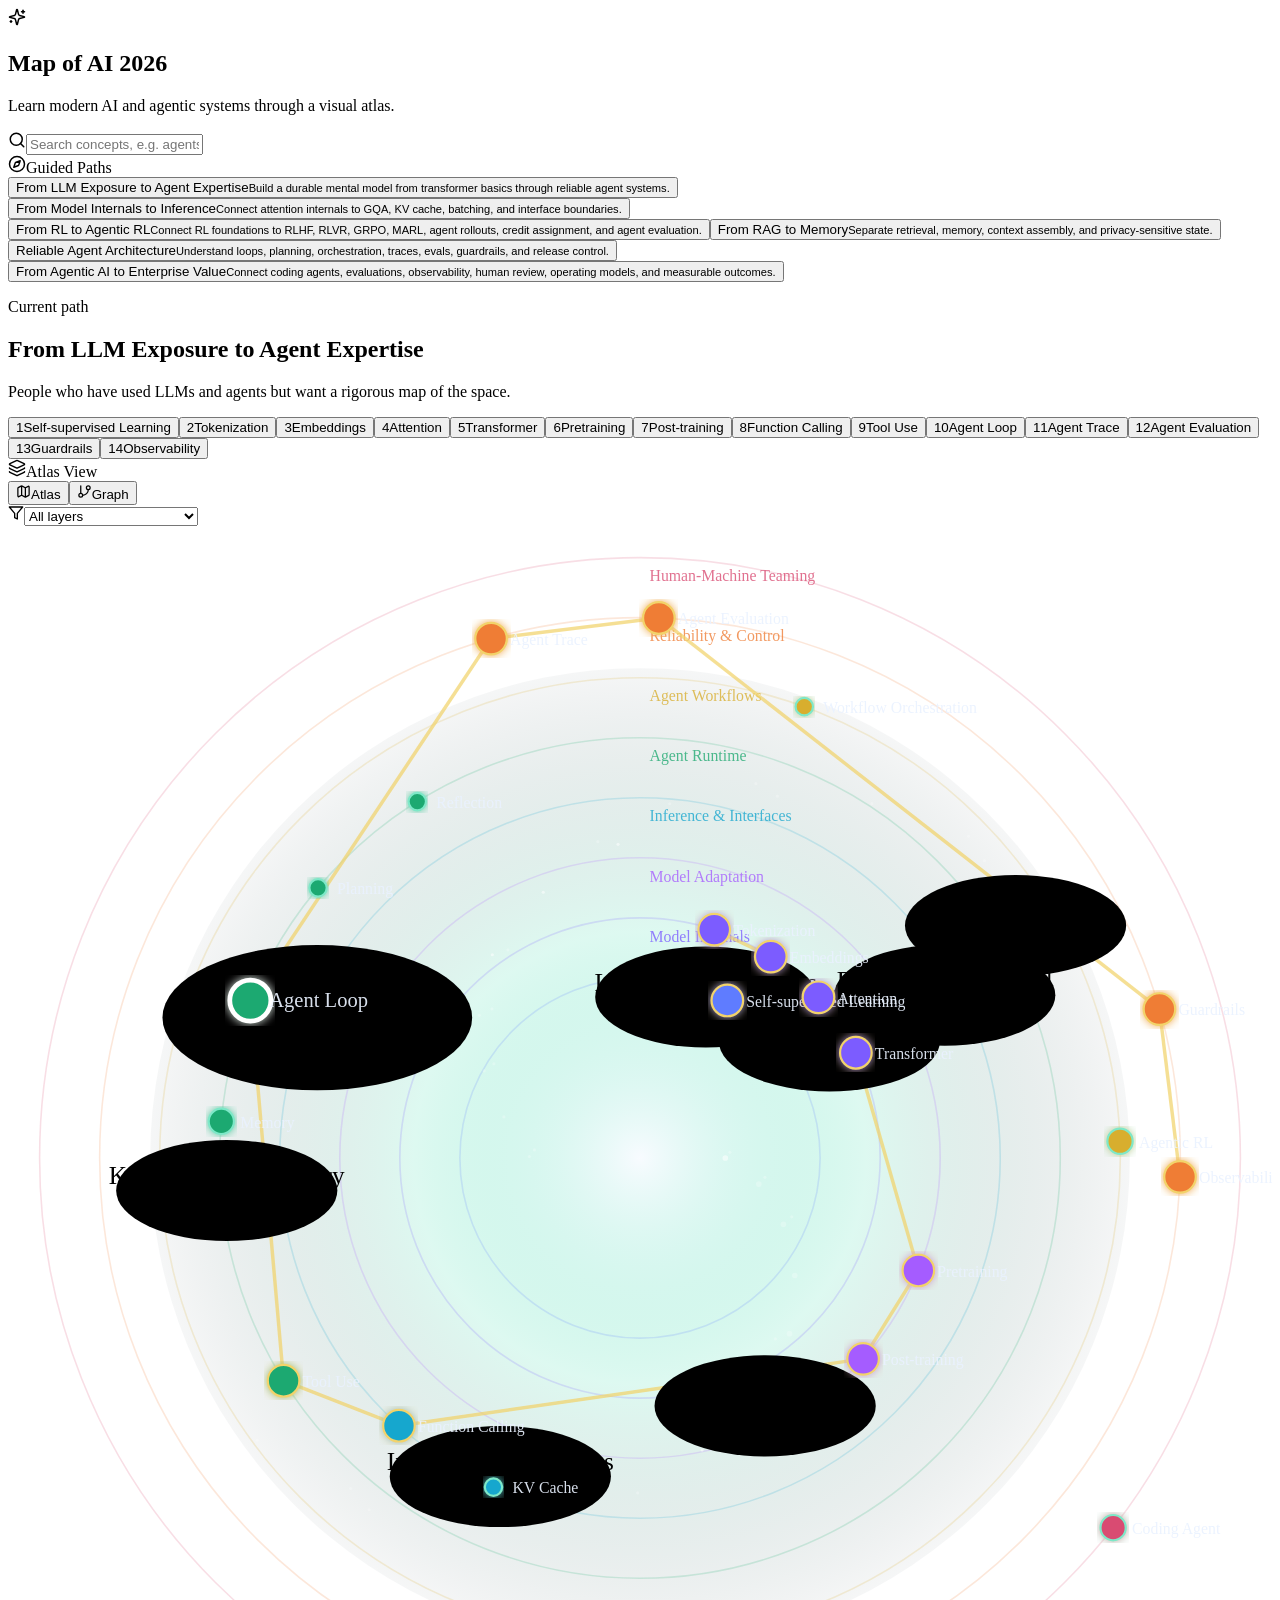
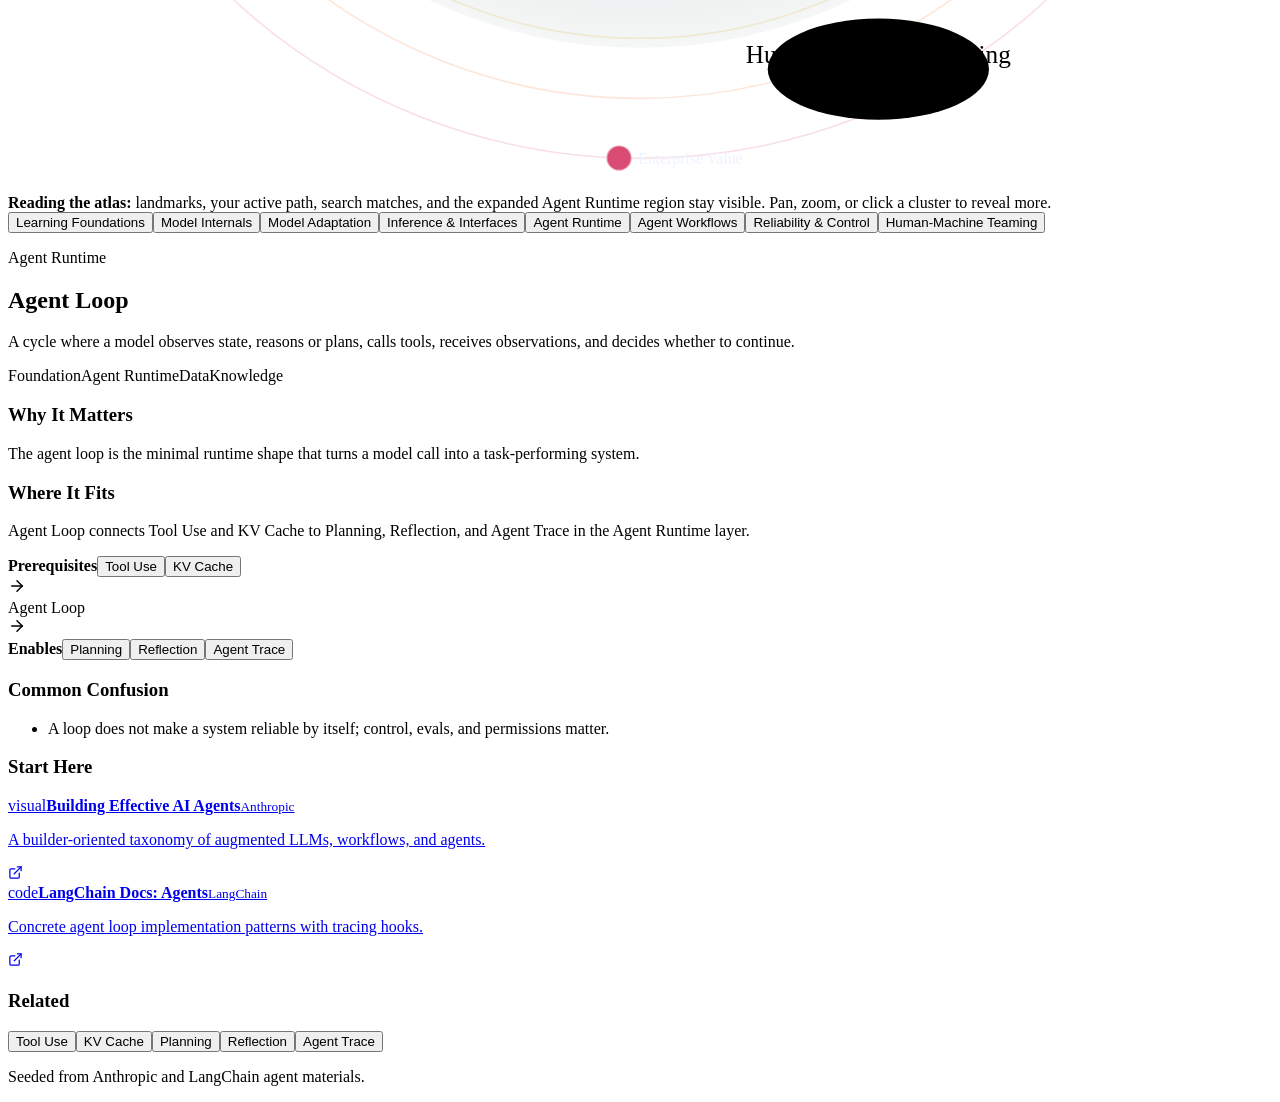
==== commit 881f77e9: "Deploy generated site" ====
--- a/index.html
+++ b/index.html
@@ -1 +1 @@
-<!DOCTYPE html><html lang="en"><head><meta charSet="utf-8"/><meta name="viewport" content="width=device-width, initial-scale=1"/><link rel="stylesheet" href="/map-of-ai-site/_next/static/chunks/0dwen-7qq_sgy.css" data-precedence="next"/><link rel="preload" as="script" fetchPriority="low" href="/map-of-ai-site/_next/static/chunks/1jq4o6yq14o4c.js"/><script src="/map-of-ai-site/_next/static/chunks/2tclw6-lgu1bq.js" async=""></script><script src="/map-of-ai-site/_next/static/chunks/2nykiepra7i1k.js" async=""></script><script src="/map-of-ai-site/_next/static/chunks/turbopack-2g-9s8759-uyg.js" async=""></script><script src="/map-of-ai-site/_next/static/chunks/158myu8e_yme3.js" async=""></script><script src="/map-of-ai-site/_next/static/chunks/2i5ecjs_-ojni.js" async=""></script><title>Map of AI 2026</title><meta name="description" content="Learn modern AI and agentic systems through a visual atlas."/><script src="/map-of-ai-site/_next/static/chunks/0cz1d0mv5g_q7.js" noModule=""></script></head><body><div hidden=""><!--$--><!--/$--></div><main class="appFrame"><section class="topBar" aria-label="Map controls"><div class="brandBlock"><div class="brandMark"><svg xmlns="http://www.w3.org/2000/svg" width="18" height="18" viewBox="0 0 24 24" fill="none" stroke="currentColor" stroke-width="2" stroke-linecap="round" stroke-linejoin="round" class="lucide lucide-sparkles"><path d="M9.937 15.5A2 2 0 0 0 8.5 14.063l-6.135-1.582a.5.5 0 0 1 0-.962L8.5 9.936A2 2 0 0 0 9.937 8.5l1.582-6.135a.5.5 0 0 1 .963 0L14.063 8.5A2 2 0 0 0 15.5 9.937l6.135 1.581a.5.5 0 0 1 0 .964L15.5 14.063a2 2 0 0 0-1.437 1.437l-1.582 6.135a.5.5 0 0 1-.963 0z"></path><path d="M20 3v4"></path><path d="M22 5h-4"></path><path d="M4 17v2"></path><path d="M5 18H3"></path></svg></div><div><h1>Map of AI 2026</h1><p class="subtitle">Learn modern AI and agentic systems through a visual atlas.</p></div></div><label class="searchBox"><svg xmlns="http://www.w3.org/2000/svg" width="18" height="18" viewBox="0 0 24 24" fill="none" stroke="currentColor" stroke-width="2" stroke-linecap="round" stroke-linejoin="round" class="lucide lucide-search"><circle cx="11" cy="11" r="8"></circle><path d="m21 21-4.3-4.3"></path></svg><input placeholder="Search concepts, e.g. agents, RAG, evals" value=""/></label></section><section class="workspace"><aside class="leftRail" aria-label="Guided paths"><div class="panelHeader"><svg xmlns="http://www.w3.org/2000/svg" width="18" height="18" viewBox="0 0 24 24" fill="none" stroke="currentColor" stroke-width="2" stroke-linecap="round" stroke-linejoin="round" class="lucide lucide-compass"><path d="m16.24 7.76-1.804 5.411a2 2 0 0 1-1.265 1.265L7.76 16.24l1.804-5.411a2 2 0 0 1 1.265-1.265z"></path><circle cx="12" cy="12" r="10"></circle></svg><span>Guided Paths</span></div><div class="pathList"><button class="pathCard active"><span>From LLM Exposure to Agent Expertise</span><small>Build a durable mental model from transformer basics through reliable agent systems.</small></button><button class="pathCard"><span>From Model Internals to Inference</span><small>Connect attention internals to GQA, KV cache, batching, and interface boundaries.</small></button><button class="pathCard"><span>From RL to Agentic RL</span><small>Connect RL foundations to RLHF, RLVR, GRPO, agent rollouts, rubric rewards, and agent evaluation.</small></button><button class="pathCard"><span>From RAG to Memory</span><small>Separate retrieval, memory, context assembly, and privacy-sensitive state.</small></button><button class="pathCard"><span>Reliable Agent Architecture</span><small>Understand loops, planning, orchestration, traces, evals, guardrails, and release control.</small></button><button class="pathCard"><span>From Agentic AI to Enterprise Value</span><small>Connect coding agents, evaluations, observability, human review, operating models, and measurable outcomes.</small></button></div><div class="pathDetail"><p class="eyebrow">Current path</p><h2>From LLM Exposure to Agent Expertise</h2><p>People who have used LLMs and agents but want a rigorous map of the space.</p><div class="pathSteps"><button class="stepChip"><span>1</span>Self-supervised Learning</button><button class="stepChip"><span>2</span>Tokenization</button><button class="stepChip"><span>3</span>Embeddings</button><button class="stepChip"><span>4</span>Attention</button><button class="stepChip"><span>5</span>Transformer</button><button class="stepChip"><span>6</span>Pretraining</button><button class="stepChip"><span>7</span>Post-training</button><button class="stepChip"><span>8</span>Function Calling</button><button class="stepChip"><span>9</span>Tool Use</button><button class="stepChip active"><span>10</span>Agent Loop</button><button class="stepChip"><span>11</span>Agent Trace</button><button class="stepChip"><span>12</span>Agent Evaluation</button><button class="stepChip"><span>13</span>Guardrails</button><button class="stepChip"><span>14</span>Observability</button></div></div></aside><section class="mapStage" aria-label="AI Systems Galaxy"><div class="modeStrip"><div class="modeLabel"><svg xmlns="http://www.w3.org/2000/svg" width="18" height="18" viewBox="0 0 24 24" fill="none" stroke="currentColor" stroke-width="2" stroke-linecap="round" stroke-linejoin="round" class="lucide lucide-layers"><path d="M12.83 2.18a2 2 0 0 0-1.66 0L2.6 6.08a1 1 0 0 0 0 1.83l8.58 3.91a2 2 0 0 0 1.66 0l8.58-3.9a1 1 0 0 0 0-1.83z"></path><path d="M2 12a1 1 0 0 0 .58.91l8.6 3.91a2 2 0 0 0 1.65 0l8.58-3.9A1 1 0 0 0 22 12"></path><path d="M2 17a1 1 0 0 0 .58.91l8.6 3.91a2 2 0 0 0 1.65 0l8.58-3.9A1 1 0 0 0 22 17"></path></svg><span>Atlas View</span></div><div class="mapControls"><div class="segmentedControl" aria-label="Map mode"><button class="active"><svg xmlns="http://www.w3.org/2000/svg" width="15" height="15" viewBox="0 0 24 24" fill="none" stroke="currentColor" stroke-width="2" stroke-linecap="round" stroke-linejoin="round" class="lucide lucide-map"><path d="M14.106 5.553a2 2 0 0 0 1.788 0l3.659-1.83A1 1 0 0 1 21 4.619v12.764a1 1 0 0 1-.553.894l-4.553 2.277a2 2 0 0 1-1.788 0l-4.212-2.106a2 2 0 0 0-1.788 0l-3.659 1.83A1 1 0 0 1 3 19.381V6.618a1 1 0 0 1 .553-.894l4.553-2.277a2 2 0 0 1 1.788 0z"></path><path d="M15 5.764v15"></path><path d="M9 3.236v15"></path></svg>Atlas</button><button class=""><svg xmlns="http://www.w3.org/2000/svg" width="15" height="15" viewBox="0 0 24 24" fill="none" stroke="currentColor" stroke-width="2" stroke-linecap="round" stroke-linejoin="round" class="lucide lucide-git-branch"><line x1="6" x2="6" y1="3" y2="15"></line><circle cx="18" cy="6" r="3"></circle><circle cx="6" cy="18" r="3"></circle><path d="M18 9a9 9 0 0 1-9 9"></path></svg>Graph</button></div><label class="layerFilter"><svg xmlns="http://www.w3.org/2000/svg" width="16" height="16" viewBox="0 0 24 24" fill="none" stroke="currentColor" stroke-width="2" stroke-linecap="round" stroke-linejoin="round" class="lucide lucide-filter"><polygon points="22 3 2 3 10 12.46 10 19 14 21 14 12.46 22 3"></polygon></svg><select><option value="all" selected="">All layers</option><option value="1">Learning Foundations</option><option value="2">Model Internals</option><option value="3">Model Adaptation</option><option value="4">Inference &amp; Interfaces</option><option value="5">Agent Runtime</option><option value="6">Agent Workflows</option><option value="7">Reliability &amp; Control</option><option value="8">Human-Machine Teaming</option></select></label></div></div><div class="galaxyFrame"><svg viewBox="0 0 800 800" role="img" aria-label="Concentric AI concept galaxy"><defs><radialGradient id="coreGlow" cx="50%" cy="50%" r="55%"><stop offset="0%" stop-color="#f7fbff" stop-opacity="0.92"></stop><stop offset="42%" stop-color="#7ee8c8" stop-opacity="0.26"></stop><stop offset="100%" stop-color="#030b18" stop-opacity="0"></stop></radialGradient><filter id="nodeGlow"><feGaussianBlur stdDeviation="3" result="blur"></feGaussianBlur><feMerge><feMergeNode in="blur"></feMergeNode><feMergeNode in="SourceGraphic"></feMergeNode></feMerge></filter></defs><rect width="800" height="800" fill="transparent"></rect><g transform="translate(0,0) scale(1)"><circle cx="400" cy="400" r="310" fill="url(#coreGlow)"></circle><g><circle cx="400" cy="400" r="114" fill="none" stroke="#5f7cff" stroke-opacity="0.18"></circle><text x="406" y="301" fill="#5f7cff" opacity="0.78" font-size="10">Learning Foundations</text></g><g><circle cx="400" cy="400" r="152" fill="none" stroke="#7c5cff" stroke-opacity="0.18"></circle><text x="406" y="263" fill="#7c5cff" opacity="0.78" font-size="10">Model Internals</text></g><g><circle cx="400" cy="400" r="190" fill="none" stroke="#a55cff" stroke-opacity="0.18"></circle><text x="406" y="225" fill="#a55cff" opacity="0.78" font-size="10">Model Adaptation</text></g><g><circle cx="400" cy="400" r="228" fill="none" stroke="#19a7ce" stroke-opacity="0.18"></circle><text x="406" y="187" fill="#19a7ce" opacity="0.78" font-size="10">Inference &amp; Interfaces</text></g><g><circle cx="400" cy="400" r="266" fill="none" stroke="#1fa971" stroke-opacity="0.18"></circle><text x="406" y="149" fill="#1fa971" opacity="0.78" font-size="10">Agent Runtime</text></g><g><circle cx="400" cy="400" r="304" fill="none" stroke="#d8ae2f" stroke-opacity="0.18"></circle><text x="406" y="111" fill="#d8ae2f" opacity="0.78" font-size="10">Agent Workflows</text></g><g><circle cx="400" cy="400" r="342" fill="none" stroke="#ef7d35" stroke-opacity="0.18"></circle><text x="406" y="73" fill="#ef7d35" opacity="0.78" font-size="10">Reliability &amp; Control</text></g><g><circle cx="400" cy="400" r="380" fill="none" stroke="#d94b72" stroke-opacity="0.18"></circle><text x="406" y="35" fill="#d94b72" opacity="0.78" font-size="10">Human-Machine Teaming</text></g><circle cx="454" cy="400" r="1.8" fill="#ffffff" opacity="0.52"></circle><circle cx="485.6604" cy="514.5046" r="1" fill="#ffffff" opacity="0.25"></circle><circle cx="334.4968" cy="622.5608" r="1" fill="#ffffff" opacity="0.25"></circle><circle cx="99.1325" cy="511.8916" r="1" fill="#ffffff" opacity="0.25"></circle><circle cx="307.5377" cy="340.4121" r="1" fill="#ffffff" opacity="0.25"></circle><circle cx="386.1185" cy="201.4848" r="1" fill="#ffffff" opacity="0.52"></circle><circle cx="618.0146" cy="211.8149" r="1" fill="#ffffff" opacity="0.25"></circle><circle cx="475.2038" cy="416.5346" r="1.8" fill="#ffffff" opacity="0.25"></circle><circle cx="468.5753" cy="551.1735" r="1" fill="#ffffff" opacity="0.25"></circle><circle cx="277.1528" cy="623.4582" r="1" fill="#ffffff" opacity="0.25"></circle><circle cx="59.3478" cy="447.8755" r="1" fill="#ffffff" opacity="0.52"></circle><circle cx="306.2837" cy="305.6271" r="1" fill="#ffffff" opacity="0.25"></circle><circle cx="432.4304" cy="180.3815" r="1" fill="#ffffff" opacity="0.25"></circle><circle cx="673.5707" cy="252.0809" r="1" fill="#ffffff" opacity="0.25"></circle><circle cx="490.7777" cy="441.9452" r="1.8" fill="#ffffff" opacity="0.25"></circle><circle cx="439.2953" cy="584.8699" r="1" fill="#ffffff" opacity="0.52"></circle><circle cx="216.8843" cy="609.1713" r="1" fill="#ffffff" opacity="0.25"></circle><circle cx="333.1975" cy="394.8598" r="1" fill="#ffffff" opacity="0.25"></circle><circle cx="316.411" cy="268.2848" r="1" fill="#ffffff" opacity="0.25"></circle><circle cx="487.0012" cy="170.9677" r="1" fill="#ffffff" opacity="0.25"></circle><circle cx="721.0614" cy="307.9371" r="1" fill="#ffffff" opacity="0.52"></circle><circle cx="497.9732" cy="474.3657" r="1.8" fill="#ffffff" opacity="0.25"></circle><circle cx="398.52" cy="611.9948" r="1" fill="#ffffff" opacity="0.25"></circle><circle cx="157.727" cy="578.6191" r="1" fill="#ffffff" opacity="0.25"></circle><circle cx="313.8412" cy="373.9871" r="1" fill="#ffffff" opacity="0.25"></circle><circle cx="338.7784" cy="231.795" r="1" fill="#ffffff" opacity="0.52"></circle><circle cx="546.7469" cy="175.7472" r="1" fill="#ffffff" opacity="0.25"></circle><circle cx="456.8875" cy="396.4209" r="1" fill="#ffffff" opacity="0.25"></circle><circle cx="494.6255" cy="511.1846" r="1.8" fill="#ffffff" opacity="0.25"></circle><circle cx="347.9361" cy="629.1601" r="1" fill="#ffffff" opacity="0.25"></circle><circle cx="104.0113" cy="531.7827" r="1" fill="#ffffff" opacity="0.52"></circle><circle cx="301.3598" cy="344.8719" r="1" fill="#ffffff" opacity="0.25"></circle><circle cx="373.2842" cy="199.7745" r="1" fill="#ffffff" opacity="0.25"></circle><circle cx="607.9115" cy="196.398" r="1" fill="#ffffff" opacity="0.25"></circle><circle cx="479.0583" cy="412.2389" r="1" fill="#ffffff" opacity="0.25"></circle><circle cx="479.3407" cy="549.2181" r="1.8" fill="#ffffff" opacity="0.52"></circle><circle cx="290.1489" cy="633.4454" r="1" fill="#ffffff" opacity="0.25"></circle><circle cx="60.0874" cy="469.774" r="1" fill="#ffffff" opacity="0.25"></circle><circle cx="298.2995" cy="309.706" r="1" fill="#ffffff" opacity="0.25"></circle><circle cx="418.8275" cy="175.7891" r="1" fill="#ffffff" opacity="0.25"></circle><circle cx="666.2871" cy="233.6054" r="1" fill="#ffffff" opacity="0.52"></circle><circle cx="496.0294" cy="437.2473" r="1" fill="#ffffff" opacity="0.25"></circle><circle cx="451.6326" cy="584.9272" r="1.8" fill="#ffffff" opacity="0.25"></circle><circle cx="228.5492" cy="622.6334" r="1" fill="#ffffff" opacity="0.25"></circle><circle cx="330.0068" cy="399.0226" r="1" fill="#ffffff" opacity="0.25"></circle><circle cx="306.5421" cy="271.3663" r="1" fill="#ffffff" opacity="0.52"></circle><circle cx="473.3356" cy="163.091" r="1" fill="#ffffff" opacity="0.25"></circle><circle cx="717.4734" cy="286.9528" r="1" fill="#ffffff" opacity="0.25"></circle><line x1="455.2683" y1="300.2934" x2="446.9706" y2="255.4394" stroke="#f2d36b" stroke-width="2.2" stroke-opacity="0.72"></line><line x1="446.9706" y1="255.4394" x2="482.7851" y2="272.5221" stroke="#f2d36b" stroke-width="2.2" stroke-opacity="0.72"></line><line x1="482.7851" y1="272.5221" x2="512.958" y2="298.2921" stroke="#f2d36b" stroke-width="2.2" stroke-opacity="0.72"></line><line x1="512.958" y1="298.2921" x2="536.6167" y2="333.3676" stroke="#f2d36b" stroke-width="2.2" stroke-opacity="0.72"></line><line x1="536.6167" y1="333.3676" x2="576.1649" y2="471.1753" stroke="#f2d36b" stroke-width="2.2" stroke-opacity="0.72"></line><line x1="576.1649" y1="471.1753" x2="541.1975" y2="527.1348" stroke="#f2d36b" stroke-width="2.2" stroke-opacity="0.72"></line><line x1="541.1975" y1="527.1348" x2="247.4382" y2="569.437" stroke="#f2d36b" stroke-width="2.2" stroke-opacity="0.72"></line><line x1="247.4382" y1="569.437" x2="174.4192" y2="540.9585" stroke="#f2d36b" stroke-width="2.2" stroke-opacity="0.72"></line><line x1="174.4192" y1="540.9585" x2="153.3691" y2="300.3546" stroke="#f2d36b" stroke-width="2.2" stroke-opacity="0.72"></line><line x1="153.3691" y1="300.3546" x2="305.732" y2="71.2485" stroke="#f2d36b" stroke-width="2.2" stroke-opacity="0.72"></line><line x1="305.732" y1="71.2485" x2="411.9356" y2="58.2083" stroke="#f2d36b" stroke-width="2.2" stroke-opacity="0.72"></line><line x1="411.9356" y1="58.2083" x2="728.7515" y2="305.732" stroke="#f2d36b" stroke-width="2.2" stroke-opacity="0.72"></line><line x1="728.7515" y1="305.732" x2="741.7917" y2="411.9356" stroke="#f2d36b" stroke-width="2.2" stroke-opacity="0.72"></line><g class="clusterRegion" role="button" tabindex="0" aria-label="Learning Foundations cluster"><ellipse cx="441.6404" cy="298.1154" rx="70" ry="32"></ellipse><text x="441.6404" y="294.1154" text-anchor="middle">Learning Foundations</text><text x="441.6404" y="310.1154" text-anchor="middle" class="clusterCount">4<!-- --> seed concepts</text></g><g class="clusterRegion" role="button" tabindex="0" aria-label="Model Internals cluster"><ellipse cx="519.8547" cy="325.8378" rx="70" ry="32"></ellipse><text x="519.8547" y="321.8378" text-anchor="middle">Model Internals</text><text x="519.8547" y="337.8378" text-anchor="middle" class="clusterCount">6<!-- --> seed concepts</text></g><g class="clusterRegion" role="button" tabindex="0" aria-label="Model Adaptation cluster"><ellipse cx="492.4107" cy="552.2207" rx="70" ry="32"></ellipse><text x="492.4107" y="548.2207" text-anchor="middle">Model Adaptation</text><text x="492.4107" y="564.2207" text-anchor="middle" class="clusterCount">7<!-- --> seed concepts</text></g><g class="clusterRegion" role="button" tabindex="0" aria-label="Inference &amp; Interfaces cluster"><ellipse cx="311.6102" cy="601.6193" rx="70" ry="32"></ellipse><text x="311.6102" y="597.6193" text-anchor="middle">Inference &amp; Interfaces</text><text x="311.6102" y="613.6193" text-anchor="middle" class="clusterCount">3<!-- --> seed concepts</text></g><g class="clusterRegion" role="button" tabindex="0" aria-label="Knowledge &amp; Memory cluster"><ellipse cx="138.4567" cy="420.5839" rx="70" ry="32"></ellipse><text x="138.4567" y="416.5839" text-anchor="middle">Knowledge &amp; Memory</text><text x="138.4567" y="432.5839" text-anchor="middle" class="clusterCount">2<!-- --> seed concepts</text></g><g class="clusterRegion active" role="button" tabindex="0" aria-label="Agent Runtime cluster"><ellipse cx="195.7655" cy="311.1877" rx="98" ry="46"></ellipse><text x="195.7655" y="307.1877" text-anchor="middle">Agent Runtime</text><text x="195.7655" y="323.1877" text-anchor="middle" class="clusterCount">4<!-- --> seed concepts</text></g><g class="clusterRegion" role="button" tabindex="0" aria-label="Agent Workflows cluster"><ellipse cx="608.8465" cy="205.2474" rx="70" ry="32"></ellipse><text x="608.8465" y="201.2474" text-anchor="middle">Agent Workflows</text><text x="608.8465" y="217.2474" text-anchor="middle" class="clusterCount">4<!-- --> seed concepts</text></g><g class="clusterRegion" role="button" tabindex="0" aria-label="Reliability &amp; Control cluster"><ellipse cx="596.5142" cy="329.1086" rx="70" ry="32"></ellipse><text x="596.5142" y="325.1086" text-anchor="middle">Reliability &amp; Control</text><text x="596.5142" y="341.1086" text-anchor="middle" class="clusterCount">6<!-- --> seed concepts</text></g><g class="clusterRegion" role="button" tabindex="0" aria-label="Human-Machine Teaming cluster"><ellipse cx="550.8545" cy="723.5084" rx="70" ry="32"></ellipse><text x="550.8545" y="719.5084" text-anchor="middle">Human-Machine Teaming</text><text x="550.8545" y="735.5084" text-anchor="middle" class="clusterCount">4<!-- --> seed concepts</text></g><g class="galaxyNode visible" transform="translate(455.2683, 300.2934)" tabindex="0" role="button" aria-label="Self-supervised Learning"><circle r="10" fill="#5f7cff" stroke="#f2d36b" stroke-width="1.4" filter="url(#nodeGlow)"></circle><text x="12" y="4" fill="#eaf2ff" font-size="10" opacity="0.92">Self-supervised Learning</text></g><g class="galaxyNode visible" transform="translate(446.9706, 255.4394)" tabindex="0" role="button" aria-label="Tokenization"><circle r="10" fill="#7c5cff" stroke="#f2d36b" stroke-width="1.4" filter="url(#nodeGlow)"></circle><text x="12" y="4" fill="#eaf2ff" font-size="10" opacity="0.92">Tokenization</text></g><g class="galaxyNode visible" transform="translate(482.7851, 272.5221)" tabindex="0" role="button" aria-label="Embeddings"><circle r="10" fill="#7c5cff" stroke="#f2d36b" stroke-width="1.4" filter="url(#nodeGlow)"></circle><text x="12" y="4" fill="#eaf2ff" font-size="10" opacity="0.92">Embeddings</text></g><g class="galaxyNode visible" transform="translate(512.958, 298.2921)" tabindex="0" role="button" aria-label="Attention"><circle r="10" fill="#7c5cff" stroke="#f2d36b" stroke-width="1.4" filter="url(#nodeGlow)"></circle><text x="12" y="4" fill="#eaf2ff" font-size="10" opacity="0.92">Attention</text></g><g class="galaxyNode visible" transform="translate(536.6167, 333.3676)" tabindex="0" role="button" aria-label="Transformer"><circle r="10" fill="#7c5cff" stroke="#f2d36b" stroke-width="1.4" filter="url(#nodeGlow)"></circle><text x="12" y="4" fill="#eaf2ff" font-size="10" opacity="0.92">Transformer</text></g><g class="galaxyNode visible" transform="translate(576.1649, 471.1753)" tabindex="0" role="button" aria-label="Pretraining"><circle r="10" fill="#a55cff" stroke="#f2d36b" stroke-width="1.4" filter="url(#nodeGlow)"></circle><text x="12" y="4" fill="#eaf2ff" font-size="10" opacity="0.92">Pretraining</text></g><g class="galaxyNode visible" transform="translate(541.1975, 527.1348)" tabindex="0" role="button" aria-label="Post-training"><circle r="10" fill="#a55cff" stroke="#f2d36b" stroke-width="1.4" filter="url(#nodeGlow)"></circle><text x="12" y="4" fill="#eaf2ff" font-size="10" opacity="0.92">Post-training</text></g><g class="galaxyNode visible" transform="translate(307.264, 608.2884)" tabindex="0" role="button" aria-label="KV Cache"><circle r="5.5" fill="#19a7ce" stroke="#7ee8c8" stroke-width="1.4" filter="url(#nodeGlow)"></circle><text x="12" y="4" fill="#eaf2ff" font-size="10" opacity="0.92">KV Cache</text></g><g class="galaxyNode visible" transform="translate(247.4382, 569.437)" tabindex="0" role="button" aria-label="Function Calling"><circle r="10" fill="#19a7ce" stroke="#f2d36b" stroke-width="1.4" filter="url(#nodeGlow)"></circle><text x="12" y="4" fill="#eaf2ff" font-size="10" opacity="0.92">Function Calling</text></g><g class="galaxyNode visible" transform="translate(174.4192, 540.9585)" tabindex="0" role="button" aria-label="Tool Use"><circle r="10" fill="#1fa971" stroke="#f2d36b" stroke-width="1.4" filter="url(#nodeGlow)"></circle><text x="12" y="4" fill="#eaf2ff" font-size="10" opacity="0.92">Tool Use</text></g><g class="galaxyNode visible" transform="translate(135.0122, 376.8166)" tabindex="0" role="button" aria-label="Memory"><circle r="8" fill="#1fa971" stroke="#7ee8c8" stroke-width="1.4" filter="url(#nodeGlow)"></circle><text x="12" y="4" fill="#eaf2ff" font-size="10" opacity="0.92">Memory</text></g><g class="galaxyNode visible" transform="translate(153.3691, 300.3546)" tabindex="0" role="button" aria-label="Agent Loop"><circle r="13" fill="#1fa971" stroke="#ffffff" stroke-width="3" filter="url(#nodeGlow)"></circle><text x="12" y="4" fill="#eaf2ff" font-size="13" opacity="0.92">Agent Loop</text></g><g class="galaxyNode visible" transform="translate(196.2322, 229.0185)" tabindex="0" role="button" aria-label="Planning"><circle r="5.5" fill="#1fa971" stroke="#7ee8c8" stroke-width="1.4" filter="url(#nodeGlow)"></circle><text x="12" y="4" fill="#eaf2ff" font-size="10" opacity="0.92">Planning</text></g><g class="galaxyNode visible" transform="translate(259.0415, 174.4192)" tabindex="0" role="button" aria-label="Reflection"><circle r="5.5" fill="#1fa971" stroke="#7ee8c8" stroke-width="1.4" filter="url(#nodeGlow)"></circle><text x="12" y="4" fill="#eaf2ff" font-size="10" opacity="0.92">Reflection</text></g><g class="galaxyNode visible" transform="translate(305.732, 71.2485)" tabindex="0" role="button" aria-label="Agent Trace"><circle r="10" fill="#ef7d35" stroke="#f2d36b" stroke-width="1.4" filter="url(#nodeGlow)"></circle><text x="12" y="4" fill="#eaf2ff" font-size="10" opacity="0.92">Agent Trace</text></g><g class="galaxyNode visible" transform="translate(411.9356, 58.2083)" tabindex="0" role="button" aria-label="Agent Evaluation"><circle r="10" fill="#ef7d35" stroke="#f2d36b" stroke-width="1.4" filter="url(#nodeGlow)"></circle><text x="12" y="4" fill="#eaf2ff" font-size="10" opacity="0.92">Agent Evaluation</text></g><g class="galaxyNode visible" transform="translate(503.9741, 114.3334)" tabindex="0" role="button" aria-label="Workflow Orchestration"><circle r="5.5" fill="#d8ae2f" stroke="#7ee8c8" stroke-width="1.4" filter="url(#nodeGlow)"></circle><text x="12" y="4" fill="#eaf2ff" font-size="10" opacity="0.92">Workflow Orchestration</text></g><g class="galaxyNode visible" transform="translate(692.2236, 316.2062)" tabindex="0" role="button" aria-label="Agentic RL"><circle r="8" fill="#d8ae2f" stroke="#7ee8c8" stroke-width="1.4" filter="url(#nodeGlow)"></circle><text x="12" y="4" fill="#eaf2ff" font-size="10" opacity="0.92">Agentic RL</text></g><g class="galaxyNode visible" transform="translate(728.7515, 305.732)" tabindex="0" role="button" aria-label="Guardrails"><circle r="10" fill="#ef7d35" stroke="#f2d36b" stroke-width="1.4" filter="url(#nodeGlow)"></circle><text x="12" y="4" fill="#eaf2ff" font-size="10" opacity="0.92">Guardrails</text></g><g class="galaxyNode visible" transform="translate(741.7917, 411.9356)" tabindex="0" role="button" aria-label="Observability"><circle r="10" fill="#ef7d35" stroke="#f2d36b" stroke-width="1.4" filter="url(#nodeGlow)"></circle><text x="12" y="4" fill="#eaf2ff" font-size="10" opacity="0.92">Observability</text></g><g class="galaxyNode visible" transform="translate(699.4441, 633.9514)" tabindex="0" role="button" aria-label="Coding Agent"><circle r="8" fill="#d94b72" stroke="#7ee8c8" stroke-width="1.4" filter="url(#nodeGlow)"></circle><text x="12" y="4" fill="#eaf2ff" font-size="10" opacity="0.92">Coding Agent</text></g><g class="galaxyNode visible" transform="translate(386.7382, 779.7685)" tabindex="0" role="button" aria-label="Enterprise Value"><circle r="8" fill="#d94b72" stroke="rgba(255,255,255,0.45)" stroke-width="1.4"></circle><text x="12" y="4" fill="#eaf2ff" font-size="10" opacity="0.92">Enterprise Value</text></g></g></svg></div><div class="mapCaption"><strong>Reading the atlas:</strong> landmarks, your active path, search matches, and the expanded<!-- --> <!-- -->Agent Runtime<!-- --> region stay visible. Pan, zoom, or click a cluster to reveal more.</div><div class="legendGrid"><button class="legendItem"><span style="background:#5f7cff"></span>Learning Foundations</button><button class="legendItem"><span style="background:#7c5cff"></span>Model Internals</button><button class="legendItem"><span style="background:#a55cff"></span>Model Adaptation</button><button class="legendItem"><span style="background:#19a7ce"></span>Inference &amp; Interfaces</button><button class="legendItem"><span style="background:#1fa971"></span>Agent Runtime</button><button class="legendItem"><span style="background:#d8ae2f"></span>Agent Workflows</button><button class="legendItem"><span style="background:#ef7d35"></span>Reliability &amp; Control</button><button class="legendItem"><span style="background:#d94b72"></span>Human-Machine Teaming</button></div></section><aside class="detailPanel" aria-label="Concept details"><div class="conceptHero" style="border-color:#1fa971"><p class="eyebrow">Agent Runtime</p><h2>Agent Loop</h2><p>A cycle where a model observes state, reasons or plans, calls tools, receives observations, and decides whether to continue.</p><div class="tagRow"><span>Foundation</span><span>Agent Runtime</span><span>Data</span><span>Knowledge</span></div></div><section class="detailSection"><h3>Why It Matters</h3><p>The agent loop is the minimal runtime shape that turns a model call into a task-performing system.</p></section><section class="detailSection atlasNote"><h3>Where It Fits</h3><p>Agent Loop connects Tool Use and KV Cache to Planning, Reflection, and Agent Trace in the Agent Runtime layer.</p></section><section class="miniDiagram" aria-label="Concept relationship diagram"><div><strong>Prerequisites</strong><button>Tool Use</button><button>KV Cache</button></div><svg xmlns="http://www.w3.org/2000/svg" width="18" height="18" viewBox="0 0 24 24" fill="none" stroke="currentColor" stroke-width="2" stroke-linecap="round" stroke-linejoin="round" class="lucide lucide-arrow-right"><path d="M5 12h14"></path><path d="m12 5 7 7-7 7"></path></svg><div class="currentNode">Agent Loop</div><svg xmlns="http://www.w3.org/2000/svg" width="18" height="18" viewBox="0 0 24 24" fill="none" stroke="currentColor" stroke-width="2" stroke-linecap="round" stroke-linejoin="round" class="lucide lucide-arrow-right"><path d="M5 12h14"></path><path d="m12 5 7 7-7 7"></path></svg><div><strong>Enables</strong><button>Planning</button><button>Reflection</button><button>Agent Trace</button></div></section><section class="detailSection"><h3>Common Confusion</h3><ul><li>A loop does not make a system reliable by itself; control, evals, and permissions matter.</li></ul></section><section class="detailSection"><h3>Start Here</h3><div class="resourceList"><a href="https://www.anthropic.com/research/building-effective-agents" target="_blank" rel="noreferrer" class="resourceCard"><div><span class="resourceType visual">visual</span><strong>Building Effective AI Agents</strong><small>Anthropic</small></div><p>A builder-oriented taxonomy of augmented LLMs, workflows, and agents.</p><svg xmlns="http://www.w3.org/2000/svg" width="15" height="15" viewBox="0 0 24 24" fill="none" stroke="currentColor" stroke-width="2" stroke-linecap="round" stroke-linejoin="round" class="lucide lucide-external-link"><path d="M15 3h6v6"></path><path d="M10 14 21 3"></path><path d="M18 13v6a2 2 0 0 1-2 2H5a2 2 0 0 1-2-2V8a2 2 0 0 1 2-2h6"></path></svg></a><a href="https://docs.langchain.com/oss/python/langchain/agents" target="_blank" rel="noreferrer" class="resourceCard"><div><span class="resourceType code">code</span><strong>LangChain Docs: Agents</strong><small>LangChain</small></div><p>Concrete agent loop implementation patterns with tracing hooks.</p><svg xmlns="http://www.w3.org/2000/svg" width="15" height="15" viewBox="0 0 24 24" fill="none" stroke="currentColor" stroke-width="2" stroke-linecap="round" stroke-linejoin="round" class="lucide lucide-external-link"><path d="M15 3h6v6"></path><path d="M10 14 21 3"></path><path d="M18 13v6a2 2 0 0 1-2 2H5a2 2 0 0 1-2-2V8a2 2 0 0 1 2-2h6"></path></svg></a></div></section><section class="detailSection"><h3>Related</h3><div class="relatedGrid"><button>Tool Use</button><button>KV Cache</button><button>Planning</button><button>Reflection</button><button>Agent Trace</button></div></section><p class="sourceNote">Seeded from Anthropic and LangChain agent materials.</p></aside></section></main><!--$--><!--/$--><script src="/map-of-ai-site/_next/static/chunks/1jq4o6yq14o4c.js" id="_R_" async=""></script><script>(self.__next_f=self.__next_f||[]).push([0])</script><script>self.__next_f.push([1,"1:\"$Sreact.fragment\"\n2:I[39756,[\"/map-of-ai-site/_next/static/chunks/158myu8e_yme3.js\"],\"default\"]\n3:I[37457,[\"/map-of-ai-site/_next/static/chunks/158myu8e_yme3.js\"],\"default\"]\n4:I[47257,[\"/map-of-ai-site/_next/static/chunks/158myu8e_yme3.js\"],\"ClientPageRoot\"]\n5:I[31713,[\"/map-of-ai-site/_next/static/chunks/158myu8e_yme3.js\",\"/map-of-ai-site/_next/static/chunks/2i5ecjs_-ojni.js\"],\"default\"]\n8:I[97367,[\"/map-of-ai-site/_next/static/chunks/158myu8e_yme3.js\"],\"OutletBoundary\"]\n9:\"$Sreact.suspense\"\nb:I[97367,[\"/map-of-ai-site/_next/static/chunks/158myu8e_yme3.js\"],\"ViewportBoundary\"]\nd:I[97367,[\"/map-of-ai-site/_next/static/chunks/158myu8e_yme3.js\"],\"MetadataBoundary\"]\nf:I[68027,[\"/map-of-ai-site/_next/static/chunks/158myu8e_yme3.js\"],\"default\",1]\n:HL[\"/map-of-ai-site/_next/static/chunks/0dwen-7qq_sgy.css\",\"style\"]\n"])</script><script>self.__next_f.push([1,"0:{\"P\":null,\"c\":[\"\",\"\"],\"q\":\"\",\"i\":false,\"f\":[[[\"\",{\"children\":[\"__PAGE__\",{}]},\"$undefined\",\"$undefined\",16],[[\"$\",\"$1\",\"c\",{\"children\":[[[\"$\",\"link\",\"0\",{\"rel\":\"stylesheet\",\"href\":\"/map-of-ai-site/_next/static/chunks/0dwen-7qq_sgy.css\",\"precedence\":\"next\",\"crossOrigin\":\"$undefined\",\"nonce\":\"$undefined\"}],[\"$\",\"script\",\"script-0\",{\"src\":\"/map-of-ai-site/_next/static/chunks/158myu8e_yme3.js\",\"async\":true,\"nonce\":\"$undefined\"}]],[\"$\",\"html\",null,{\"lang\":\"en\",\"children\":[\"$\",\"body\",null,{\"children\":[\"$\",\"$L2\",null,{\"parallelRouterKey\":\"children\",\"error\":\"$undefined\",\"errorStyles\":\"$undefined\",\"errorScripts\":\"$undefined\",\"template\":[\"$\",\"$L3\",null,{}],\"templateStyles\":\"$undefined\",\"templateScripts\":\"$undefined\",\"notFound\":[[[\"$\",\"title\",null,{\"children\":\"404: This page could not be found.\"}],[\"$\",\"div\",null,{\"style\":{\"fontFamily\":\"system-ui,\\\"Segoe UI\\\",Roboto,Helvetica,Arial,sans-serif,\\\"Apple Color Emoji\\\",\\\"Segoe UI Emoji\\\"\",\"height\":\"100vh\",\"textAlign\":\"center\",\"display\":\"flex\",\"flexDirection\":\"column\",\"alignItems\":\"center\",\"justifyContent\":\"center\"},\"children\":[\"$\",\"div\",null,{\"children\":[[\"$\",\"style\",null,{\"dangerouslySetInnerHTML\":{\"__html\":\"body{color:#000;background:#fff;margin:0}.next-error-h1{border-right:1px solid rgba(0,0,0,.3)}@media (prefers-color-scheme:dark){body{color:#fff;background:#000}.next-error-h1{border-right:1px solid rgba(255,255,255,.3)}}\"}}],[\"$\",\"h1\",null,{\"className\":\"next-error-h1\",\"style\":{\"display\":\"inline-block\",\"margin\":\"0 20px 0 0\",\"padding\":\"0 23px 0 0\",\"fontSize\":24,\"fontWeight\":500,\"verticalAlign\":\"top\",\"lineHeight\":\"49px\"},\"children\":404}],[\"$\",\"div\",null,{\"style\":{\"display\":\"inline-block\"},\"children\":[\"$\",\"h2\",null,{\"style\":{\"fontSize\":14,\"fontWeight\":400,\"lineHeight\":\"49px\",\"margin\":0},\"children\":\"This page could not be found.\"}]}]]}]}]],[]],\"forbidden\":\"$undefined\",\"unauthorized\":\"$undefined\"}]}]}]]}],{\"children\":[[\"$\",\"$1\",\"c\",{\"children\":[[\"$\",\"$L4\",null,{\"Component\":\"$5\",\"serverProvidedParams\":{\"searchParams\":{},\"params\":{},\"promises\":[\"$@6\",\"$@7\"]}}],[[\"$\",\"script\",\"script-0\",{\"src\":\"/map-of-ai-site/_next/static/chunks/2i5ecjs_-ojni.js\",\"async\":true,\"nonce\":\"$undefined\"}]],[\"$\",\"$L8\",null,{\"children\":[\"$\",\"$9\",null,{\"name\":\"Next.MetadataOutlet\",\"children\":\"$@a\"}]}]]}],{},null,false,null]},null,false,null],[\"$\",\"$1\",\"h\",{\"children\":[null,[\"$\",\"$Lb\",null,{\"children\":\"$Lc\"}],[\"$\",\"div\",null,{\"hidden\":true,\"children\":[\"$\",\"$Ld\",null,{\"children\":[\"$\",\"$9\",null,{\"name\":\"Next.Metadata\",\"children\":\"$Le\"}]}]}],null]}],false]],\"m\":\"$undefined\",\"G\":[\"$f\",[[\"$\",\"link\",\"0\",{\"rel\":\"stylesheet\",\"href\":\"/map-of-ai-site/_next/static/chunks/0dwen-7qq_sgy.css\",\"precedence\":\"next\",\"crossOrigin\":\"$undefined\",\"nonce\":\"$undefined\"}]]],\"S\":true,\"h\":null,\"s\":\"$undefined\",\"l\":\"$undefined\",\"p\":\"$undefined\",\"d\":\"$undefined\",\"b\":\"5f0LhdjzDaCDZ-uRVurrI\"}\n"])</script><script>self.__next_f.push([1,"6:{}\n7:\"$0:f:0:1:1:children:0:props:children:0:props:serverProvidedParams:params\"\n"])</script><script>self.__next_f.push([1,"c:[[\"$\",\"meta\",\"0\",{\"charSet\":\"utf-8\"}],[\"$\",\"meta\",\"1\",{\"name\":\"viewport\",\"content\":\"width=device-width, initial-scale=1\"}]]\n"])</script><script>self.__next_f.push([1,"a:null\ne:[[\"$\",\"title\",\"0\",{\"children\":\"Map of AI 2026\"}],[\"$\",\"meta\",\"1\",{\"name\":\"description\",\"content\":\"Learn modern AI and agentic systems through a visual atlas.\"}]]\n"])</script></body></html>+<!DOCTYPE html><html lang="en"><head><meta charSet="utf-8"/><meta name="viewport" content="width=device-width, initial-scale=1"/><link rel="stylesheet" href="/map-of-ai-site/_next/static/chunks/0dwen-7qq_sgy.css" data-precedence="next"/><link rel="preload" as="script" fetchPriority="low" href="/map-of-ai-site/_next/static/chunks/1jq4o6yq14o4c.js"/><script src="/map-of-ai-site/_next/static/chunks/2tclw6-lgu1bq.js" async=""></script><script src="/map-of-ai-site/_next/static/chunks/2nykiepra7i1k.js" async=""></script><script src="/map-of-ai-site/_next/static/chunks/turbopack-2g-9s8759-uyg.js" async=""></script><script src="/map-of-ai-site/_next/static/chunks/158myu8e_yme3.js" async=""></script><script src="/map-of-ai-site/_next/static/chunks/0bn4jc2g7yian.js" async=""></script><title>Map of AI 2026</title><meta name="description" content="Learn modern AI and agentic systems through a visual atlas."/><script src="/map-of-ai-site/_next/static/chunks/0cz1d0mv5g_q7.js" noModule=""></script></head><body><div hidden=""><!--$--><!--/$--></div><main class="appFrame"><section class="topBar" aria-label="Map controls"><div class="brandBlock"><div class="brandMark"><svg xmlns="http://www.w3.org/2000/svg" width="18" height="18" viewBox="0 0 24 24" fill="none" stroke="currentColor" stroke-width="2" stroke-linecap="round" stroke-linejoin="round" class="lucide lucide-sparkles"><path d="M9.937 15.5A2 2 0 0 0 8.5 14.063l-6.135-1.582a.5.5 0 0 1 0-.962L8.5 9.936A2 2 0 0 0 9.937 8.5l1.582-6.135a.5.5 0 0 1 .963 0L14.063 8.5A2 2 0 0 0 15.5 9.937l6.135 1.581a.5.5 0 0 1 0 .964L15.5 14.063a2 2 0 0 0-1.437 1.437l-1.582 6.135a.5.5 0 0 1-.963 0z"></path><path d="M20 3v4"></path><path d="M22 5h-4"></path><path d="M4 17v2"></path><path d="M5 18H3"></path></svg></div><div><h1>Map of AI 2026</h1><p class="subtitle">Learn modern AI and agentic systems through a visual atlas.</p></div></div><label class="searchBox"><svg xmlns="http://www.w3.org/2000/svg" width="18" height="18" viewBox="0 0 24 24" fill="none" stroke="currentColor" stroke-width="2" stroke-linecap="round" stroke-linejoin="round" class="lucide lucide-search"><circle cx="11" cy="11" r="8"></circle><path d="m21 21-4.3-4.3"></path></svg><input placeholder="Search concepts, e.g. agents, RAG, evals" value=""/></label></section><section class="workspace"><aside class="leftRail" aria-label="Guided paths"><div class="panelHeader"><svg xmlns="http://www.w3.org/2000/svg" width="18" height="18" viewBox="0 0 24 24" fill="none" stroke="currentColor" stroke-width="2" stroke-linecap="round" stroke-linejoin="round" class="lucide lucide-compass"><path d="m16.24 7.76-1.804 5.411a2 2 0 0 1-1.265 1.265L7.76 16.24l1.804-5.411a2 2 0 0 1 1.265-1.265z"></path><circle cx="12" cy="12" r="10"></circle></svg><span>Guided Paths</span></div><div class="pathList"><button class="pathCard active"><span>From LLM Exposure to Agent Expertise</span><small>Build a durable mental model from transformer basics through reliable agent systems.</small></button><button class="pathCard"><span>From Model Internals to Inference</span><small>Connect attention internals to GQA, KV cache, batching, and interface boundaries.</small></button><button class="pathCard"><span>From RL to Agentic RL</span><small>Connect RL foundations to RLHF, RLVR, GRPO, MARL, agent rollouts, credit assignment, and agent evaluation.</small></button><button class="pathCard"><span>From RAG to Memory</span><small>Separate retrieval, memory, context assembly, and privacy-sensitive state.</small></button><button class="pathCard"><span>Reliable Agent Architecture</span><small>Understand loops, planning, orchestration, traces, evals, guardrails, and release control.</small></button><button class="pathCard"><span>From Agentic AI to Enterprise Value</span><small>Connect coding agents, evaluations, observability, human review, operating models, and measurable outcomes.</small></button></div><div class="pathDetail"><p class="eyebrow">Current path</p><h2>From LLM Exposure to Agent Expertise</h2><p>People who have used LLMs and agents but want a rigorous map of the space.</p><div class="pathSteps"><button class="stepChip"><span>1</span>Self-supervised Learning</button><button class="stepChip"><span>2</span>Tokenization</button><button class="stepChip"><span>3</span>Embeddings</button><button class="stepChip"><span>4</span>Attention</button><button class="stepChip"><span>5</span>Transformer</button><button class="stepChip"><span>6</span>Pretraining</button><button class="stepChip"><span>7</span>Post-training</button><button class="stepChip"><span>8</span>Function Calling</button><button class="stepChip"><span>9</span>Tool Use</button><button class="stepChip active"><span>10</span>Agent Loop</button><button class="stepChip"><span>11</span>Agent Trace</button><button class="stepChip"><span>12</span>Agent Evaluation</button><button class="stepChip"><span>13</span>Guardrails</button><button class="stepChip"><span>14</span>Observability</button></div></div></aside><section class="mapStage" aria-label="AI Systems Galaxy"><div class="modeStrip"><div class="modeLabel"><svg xmlns="http://www.w3.org/2000/svg" width="18" height="18" viewBox="0 0 24 24" fill="none" stroke="currentColor" stroke-width="2" stroke-linecap="round" stroke-linejoin="round" class="lucide lucide-layers"><path d="M12.83 2.18a2 2 0 0 0-1.66 0L2.6 6.08a1 1 0 0 0 0 1.83l8.58 3.91a2 2 0 0 0 1.66 0l8.58-3.9a1 1 0 0 0 0-1.83z"></path><path d="M2 12a1 1 0 0 0 .58.91l8.6 3.91a2 2 0 0 0 1.65 0l8.58-3.9A1 1 0 0 0 22 12"></path><path d="M2 17a1 1 0 0 0 .58.91l8.6 3.91a2 2 0 0 0 1.65 0l8.58-3.9A1 1 0 0 0 22 17"></path></svg><span>Atlas View</span></div><div class="mapControls"><div class="segmentedControl" aria-label="Map mode"><button class="active"><svg xmlns="http://www.w3.org/2000/svg" width="15" height="15" viewBox="0 0 24 24" fill="none" stroke="currentColor" stroke-width="2" stroke-linecap="round" stroke-linejoin="round" class="lucide lucide-map"><path d="M14.106 5.553a2 2 0 0 0 1.788 0l3.659-1.83A1 1 0 0 1 21 4.619v12.764a1 1 0 0 1-.553.894l-4.553 2.277a2 2 0 0 1-1.788 0l-4.212-2.106a2 2 0 0 0-1.788 0l-3.659 1.83A1 1 0 0 1 3 19.381V6.618a1 1 0 0 1 .553-.894l4.553-2.277a2 2 0 0 1 1.788 0z"></path><path d="M15 5.764v15"></path><path d="M9 3.236v15"></path></svg>Atlas</button><button class=""><svg xmlns="http://www.w3.org/2000/svg" width="15" height="15" viewBox="0 0 24 24" fill="none" stroke="currentColor" stroke-width="2" stroke-linecap="round" stroke-linejoin="round" class="lucide lucide-git-branch"><line x1="6" x2="6" y1="3" y2="15"></line><circle cx="18" cy="6" r="3"></circle><circle cx="6" cy="18" r="3"></circle><path d="M18 9a9 9 0 0 1-9 9"></path></svg>Graph</button></div><label class="layerFilter"><svg xmlns="http://www.w3.org/2000/svg" width="16" height="16" viewBox="0 0 24 24" fill="none" stroke="currentColor" stroke-width="2" stroke-linecap="round" stroke-linejoin="round" class="lucide lucide-filter"><polygon points="22 3 2 3 10 12.46 10 19 14 21 14 12.46 22 3"></polygon></svg><select><option value="all" selected="">All layers</option><option value="1">Learning Foundations</option><option value="2">Model Internals</option><option value="3">Model Adaptation</option><option value="4">Inference &amp; Interfaces</option><option value="5">Agent Runtime</option><option value="6">Agent Workflows</option><option value="7">Reliability &amp; Control</option><option value="8">Human-Machine Teaming</option></select></label></div></div><div class="galaxyFrame"><svg viewBox="0 0 800 800" role="img" aria-label="Concentric AI concept galaxy"><defs><radialGradient id="coreGlow" cx="50%" cy="50%" r="55%"><stop offset="0%" stop-color="#f7fbff" stop-opacity="0.92"></stop><stop offset="42%" stop-color="#7ee8c8" stop-opacity="0.26"></stop><stop offset="100%" stop-color="#030b18" stop-opacity="0"></stop></radialGradient><filter id="nodeGlow"><feGaussianBlur stdDeviation="3" result="blur"></feGaussianBlur><feMerge><feMergeNode in="blur"></feMergeNode><feMergeNode in="SourceGraphic"></feMergeNode></feMerge></filter></defs><rect width="800" height="800" fill="transparent"></rect><g transform="translate(0,0) scale(1)"><circle cx="400" cy="400" r="310" fill="url(#coreGlow)"></circle><g><circle cx="400" cy="400" r="114" fill="none" stroke="#5f7cff" stroke-opacity="0.18"></circle><text x="406" y="301" fill="#5f7cff" opacity="0.78" font-size="10">Learning Foundations</text></g><g><circle cx="400" cy="400" r="152" fill="none" stroke="#7c5cff" stroke-opacity="0.18"></circle><text x="406" y="263" fill="#7c5cff" opacity="0.78" font-size="10">Model Internals</text></g><g><circle cx="400" cy="400" r="190" fill="none" stroke="#a55cff" stroke-opacity="0.18"></circle><text x="406" y="225" fill="#a55cff" opacity="0.78" font-size="10">Model Adaptation</text></g><g><circle cx="400" cy="400" r="228" fill="none" stroke="#19a7ce" stroke-opacity="0.18"></circle><text x="406" y="187" fill="#19a7ce" opacity="0.78" font-size="10">Inference &amp; Interfaces</text></g><g><circle cx="400" cy="400" r="266" fill="none" stroke="#1fa971" stroke-opacity="0.18"></circle><text x="406" y="149" fill="#1fa971" opacity="0.78" font-size="10">Agent Runtime</text></g><g><circle cx="400" cy="400" r="304" fill="none" stroke="#d8ae2f" stroke-opacity="0.18"></circle><text x="406" y="111" fill="#d8ae2f" opacity="0.78" font-size="10">Agent Workflows</text></g><g><circle cx="400" cy="400" r="342" fill="none" stroke="#ef7d35" stroke-opacity="0.18"></circle><text x="406" y="73" fill="#ef7d35" opacity="0.78" font-size="10">Reliability &amp; Control</text></g><g><circle cx="400" cy="400" r="380" fill="none" stroke="#d94b72" stroke-opacity="0.18"></circle><text x="406" y="35" fill="#d94b72" opacity="0.78" font-size="10">Human-Machine Teaming</text></g><circle cx="454" cy="400" r="1.8" fill="#ffffff" opacity="0.52"></circle><circle cx="485.6604" cy="514.5046" r="1" fill="#ffffff" opacity="0.25"></circle><circle cx="334.4968" cy="622.5608" r="1" fill="#ffffff" opacity="0.25"></circle><circle cx="99.1325" cy="511.8916" r="1" fill="#ffffff" opacity="0.25"></circle><circle cx="307.5377" cy="340.4121" r="1" fill="#ffffff" opacity="0.25"></circle><circle cx="386.1185" cy="201.4848" r="1" fill="#ffffff" opacity="0.52"></circle><circle cx="618.0146" cy="211.8149" r="1" fill="#ffffff" opacity="0.25"></circle><circle cx="475.2038" cy="416.5346" r="1.8" fill="#ffffff" opacity="0.25"></circle><circle cx="468.5753" cy="551.1735" r="1" fill="#ffffff" opacity="0.25"></circle><circle cx="277.1528" cy="623.4582" r="1" fill="#ffffff" opacity="0.25"></circle><circle cx="59.3478" cy="447.8755" r="1" fill="#ffffff" opacity="0.52"></circle><circle cx="306.2837" cy="305.6271" r="1" fill="#ffffff" opacity="0.25"></circle><circle cx="432.4304" cy="180.3815" r="1" fill="#ffffff" opacity="0.25"></circle><circle cx="673.5707" cy="252.0809" r="1" fill="#ffffff" opacity="0.25"></circle><circle cx="490.7777" cy="441.9452" r="1.8" fill="#ffffff" opacity="0.25"></circle><circle cx="439.2953" cy="584.8699" r="1" fill="#ffffff" opacity="0.52"></circle><circle cx="216.8843" cy="609.1713" r="1" fill="#ffffff" opacity="0.25"></circle><circle cx="333.1975" cy="394.8598" r="1" fill="#ffffff" opacity="0.25"></circle><circle cx="316.411" cy="268.2848" r="1" fill="#ffffff" opacity="0.25"></circle><circle cx="487.0012" cy="170.9677" r="1" fill="#ffffff" opacity="0.25"></circle><circle cx="721.0614" cy="307.9371" r="1" fill="#ffffff" opacity="0.52"></circle><circle cx="497.9732" cy="474.3657" r="1.8" fill="#ffffff" opacity="0.25"></circle><circle cx="398.52" cy="611.9948" r="1" fill="#ffffff" opacity="0.25"></circle><circle cx="157.727" cy="578.6191" r="1" fill="#ffffff" opacity="0.25"></circle><circle cx="313.8412" cy="373.9871" r="1" fill="#ffffff" opacity="0.25"></circle><circle cx="338.7784" cy="231.795" r="1" fill="#ffffff" opacity="0.52"></circle><circle cx="546.7469" cy="175.7472" r="1" fill="#ffffff" opacity="0.25"></circle><circle cx="456.8875" cy="396.4209" r="1" fill="#ffffff" opacity="0.25"></circle><circle cx="494.6255" cy="511.1846" r="1.8" fill="#ffffff" opacity="0.25"></circle><circle cx="347.9361" cy="629.1601" r="1" fill="#ffffff" opacity="0.25"></circle><circle cx="104.0113" cy="531.7827" r="1" fill="#ffffff" opacity="0.52"></circle><circle cx="301.3598" cy="344.8719" r="1" fill="#ffffff" opacity="0.25"></circle><circle cx="373.2842" cy="199.7745" r="1" fill="#ffffff" opacity="0.25"></circle><circle cx="607.9115" cy="196.398" r="1" fill="#ffffff" opacity="0.25"></circle><circle cx="479.0583" cy="412.2389" r="1" fill="#ffffff" opacity="0.25"></circle><circle cx="479.3407" cy="549.2181" r="1.8" fill="#ffffff" opacity="0.52"></circle><circle cx="290.1489" cy="633.4454" r="1" fill="#ffffff" opacity="0.25"></circle><circle cx="60.0874" cy="469.774" r="1" fill="#ffffff" opacity="0.25"></circle><circle cx="298.2995" cy="309.706" r="1" fill="#ffffff" opacity="0.25"></circle><circle cx="418.8275" cy="175.7891" r="1" fill="#ffffff" opacity="0.25"></circle><circle cx="666.2871" cy="233.6054" r="1" fill="#ffffff" opacity="0.52"></circle><circle cx="496.0294" cy="437.2473" r="1" fill="#ffffff" opacity="0.25"></circle><circle cx="451.6326" cy="584.9272" r="1.8" fill="#ffffff" opacity="0.25"></circle><circle cx="228.5492" cy="622.6334" r="1" fill="#ffffff" opacity="0.25"></circle><circle cx="330.0068" cy="399.0226" r="1" fill="#ffffff" opacity="0.25"></circle><circle cx="306.5421" cy="271.3663" r="1" fill="#ffffff" opacity="0.52"></circle><circle cx="473.3356" cy="163.091" r="1" fill="#ffffff" opacity="0.25"></circle><circle cx="717.4734" cy="286.9528" r="1" fill="#ffffff" opacity="0.25"></circle><line x1="455.2683" y1="300.2934" x2="446.9706" y2="255.4394" stroke="#f2d36b" stroke-width="2.2" stroke-opacity="0.72"></line><line x1="446.9706" y1="255.4394" x2="482.7851" y2="272.5221" stroke="#f2d36b" stroke-width="2.2" stroke-opacity="0.72"></line><line x1="482.7851" y1="272.5221" x2="512.958" y2="298.2921" stroke="#f2d36b" stroke-width="2.2" stroke-opacity="0.72"></line><line x1="512.958" y1="298.2921" x2="536.6167" y2="333.3676" stroke="#f2d36b" stroke-width="2.2" stroke-opacity="0.72"></line><line x1="536.6167" y1="333.3676" x2="576.1649" y2="471.1753" stroke="#f2d36b" stroke-width="2.2" stroke-opacity="0.72"></line><line x1="576.1649" y1="471.1753" x2="541.1975" y2="527.1348" stroke="#f2d36b" stroke-width="2.2" stroke-opacity="0.72"></line><line x1="541.1975" y1="527.1348" x2="247.4382" y2="569.437" stroke="#f2d36b" stroke-width="2.2" stroke-opacity="0.72"></line><line x1="247.4382" y1="569.437" x2="174.4192" y2="540.9585" stroke="#f2d36b" stroke-width="2.2" stroke-opacity="0.72"></line><line x1="174.4192" y1="540.9585" x2="153.3691" y2="300.3546" stroke="#f2d36b" stroke-width="2.2" stroke-opacity="0.72"></line><line x1="153.3691" y1="300.3546" x2="305.732" y2="71.2485" stroke="#f2d36b" stroke-width="2.2" stroke-opacity="0.72"></line><line x1="305.732" y1="71.2485" x2="411.9356" y2="58.2083" stroke="#f2d36b" stroke-width="2.2" stroke-opacity="0.72"></line><line x1="411.9356" y1="58.2083" x2="728.7515" y2="305.732" stroke="#f2d36b" stroke-width="2.2" stroke-opacity="0.72"></line><line x1="728.7515" y1="305.732" x2="741.7917" y2="411.9356" stroke="#f2d36b" stroke-width="2.2" stroke-opacity="0.72"></line><g class="clusterRegion" role="button" tabindex="0" aria-label="Learning Foundations cluster"><ellipse cx="441.6404" cy="298.1154" rx="70" ry="32"></ellipse><text x="441.6404" y="294.1154" text-anchor="middle">Learning Foundations</text><text x="441.6404" y="310.1154" text-anchor="middle" class="clusterCount">4<!-- --> seed concepts</text></g><g class="clusterRegion" role="button" tabindex="0" aria-label="Model Internals cluster"><ellipse cx="519.8547" cy="325.8378" rx="70" ry="32"></ellipse><text x="519.8547" y="321.8378" text-anchor="middle">Model Internals</text><text x="519.8547" y="337.8378" text-anchor="middle" class="clusterCount">6<!-- --> seed concepts</text></g><g class="clusterRegion" role="button" tabindex="0" aria-label="Model Adaptation cluster"><ellipse cx="479.2027" cy="556.8852" rx="70" ry="32"></ellipse><text x="479.2027" y="552.8852" text-anchor="middle">Model Adaptation</text><text x="479.2027" y="568.8852" text-anchor="middle" class="clusterCount">8<!-- --> seed concepts</text></g><g class="clusterRegion" role="button" tabindex="0" aria-label="Inference &amp; Interfaces cluster"><ellipse cx="311.6102" cy="601.6193" rx="70" ry="32"></ellipse><text x="311.6102" y="597.6193" text-anchor="middle">Inference &amp; Interfaces</text><text x="311.6102" y="613.6193" text-anchor="middle" class="clusterCount">3<!-- --> seed concepts</text></g><g class="clusterRegion" role="button" tabindex="0" aria-label="Knowledge &amp; Memory cluster"><ellipse cx="138.4567" cy="420.5839" rx="70" ry="32"></ellipse><text x="138.4567" y="416.5839" text-anchor="middle">Knowledge &amp; Memory</text><text x="138.4567" y="432.5839" text-anchor="middle" class="clusterCount">2<!-- --> seed concepts</text></g><g class="clusterRegion active" role="button" tabindex="0" aria-label="Agent Runtime cluster"><ellipse cx="195.7655" cy="311.1877" rx="98" ry="46"></ellipse><text x="195.7655" y="307.1877" text-anchor="middle">Agent Runtime</text><text x="195.7655" y="323.1877" text-anchor="middle" class="clusterCount">4<!-- --> seed concepts</text></g><g class="clusterRegion" role="button" tabindex="0" aria-label="Agent Workflows cluster"><ellipse cx="637.6997" cy="252.8481" rx="70" ry="32"></ellipse><text x="637.6997" y="248.8481" text-anchor="middle">Agent Workflows</text><text x="637.6997" y="264.8481" text-anchor="middle" class="clusterCount">6<!-- --> seed concepts</text></g><g class="clusterRegion" role="button" tabindex="0" aria-label="Reliability &amp; Control cluster"><ellipse cx="592.8693" cy="296.9244" rx="70" ry="32"></ellipse><text x="592.8693" y="292.9244" text-anchor="middle">Reliability &amp; Control</text><text x="592.8693" y="308.9244" text-anchor="middle" class="clusterCount">7<!-- --> seed concepts</text></g><g class="clusterRegion" role="button" tabindex="0" aria-label="Human-Machine Teaming cluster"><ellipse cx="550.8545" cy="723.5084" rx="70" ry="32"></ellipse><text x="550.8545" y="719.5084" text-anchor="middle">Human-Machine Teaming</text><text x="550.8545" y="735.5084" text-anchor="middle" class="clusterCount">4<!-- --> seed concepts</text></g><g class="galaxyNode visible" transform="translate(455.2683, 300.2934)" tabindex="0" role="button" aria-label="Self-supervised Learning"><circle r="10" fill="#5f7cff" stroke="#f2d36b" stroke-width="1.4" filter="url(#nodeGlow)"></circle><text x="12" y="4" fill="#eaf2ff" font-size="10" opacity="0.92">Self-supervised Learning</text></g><g class="galaxyNode visible" transform="translate(446.9706, 255.4394)" tabindex="0" role="button" aria-label="Tokenization"><circle r="10" fill="#7c5cff" stroke="#f2d36b" stroke-width="1.4" filter="url(#nodeGlow)"></circle><text x="12" y="4" fill="#eaf2ff" font-size="10" opacity="0.92">Tokenization</text></g><g class="galaxyNode visible" transform="translate(482.7851, 272.5221)" tabindex="0" role="button" aria-label="Embeddings"><circle r="10" fill="#7c5cff" stroke="#f2d36b" stroke-width="1.4" filter="url(#nodeGlow)"></circle><text x="12" y="4" fill="#eaf2ff" font-size="10" opacity="0.92">Embeddings</text></g><g class="galaxyNode visible" transform="translate(512.958, 298.2921)" tabindex="0" role="button" aria-label="Attention"><circle r="10" fill="#7c5cff" stroke="#f2d36b" stroke-width="1.4" filter="url(#nodeGlow)"></circle><text x="12" y="4" fill="#eaf2ff" font-size="10" opacity="0.92">Attention</text></g><g class="galaxyNode visible" transform="translate(536.6167, 333.3676)" tabindex="0" role="button" aria-label="Transformer"><circle r="10" fill="#7c5cff" stroke="#f2d36b" stroke-width="1.4" filter="url(#nodeGlow)"></circle><text x="12" y="4" fill="#eaf2ff" font-size="10" opacity="0.92">Transformer</text></g><g class="galaxyNode visible" transform="translate(576.1649, 471.1753)" tabindex="0" role="button" aria-label="Pretraining"><circle r="10" fill="#a55cff" stroke="#f2d36b" stroke-width="1.4" filter="url(#nodeGlow)"></circle><text x="12" y="4" fill="#eaf2ff" font-size="10" opacity="0.92">Pretraining</text></g><g class="galaxyNode visible" transform="translate(541.1975, 527.1348)" tabindex="0" role="button" aria-label="Post-training"><circle r="10" fill="#a55cff" stroke="#f2d36b" stroke-width="1.4" filter="url(#nodeGlow)"></circle><text x="12" y="4" fill="#eaf2ff" font-size="10" opacity="0.92">Post-training</text></g><g class="galaxyNode visible" transform="translate(307.264, 608.2884)" tabindex="0" role="button" aria-label="KV Cache"><circle r="5.5" fill="#19a7ce" stroke="#7ee8c8" stroke-width="1.4" filter="url(#nodeGlow)"></circle><text x="12" y="4" fill="#eaf2ff" font-size="10" opacity="0.92">KV Cache</text></g><g class="galaxyNode visible" transform="translate(247.4382, 569.437)" tabindex="0" role="button" aria-label="Function Calling"><circle r="10" fill="#19a7ce" stroke="#f2d36b" stroke-width="1.4" filter="url(#nodeGlow)"></circle><text x="12" y="4" fill="#eaf2ff" font-size="10" opacity="0.92">Function Calling</text></g><g class="galaxyNode visible" transform="translate(174.4192, 540.9585)" tabindex="0" role="button" aria-label="Tool Use"><circle r="10" fill="#1fa971" stroke="#f2d36b" stroke-width="1.4" filter="url(#nodeGlow)"></circle><text x="12" y="4" fill="#eaf2ff" font-size="10" opacity="0.92">Tool Use</text></g><g class="galaxyNode visible" transform="translate(135.0122, 376.8166)" tabindex="0" role="button" aria-label="Memory"><circle r="8" fill="#1fa971" stroke="#7ee8c8" stroke-width="1.4" filter="url(#nodeGlow)"></circle><text x="12" y="4" fill="#eaf2ff" font-size="10" opacity="0.92">Memory</text></g><g class="galaxyNode visible" transform="translate(153.3691, 300.3546)" tabindex="0" role="button" aria-label="Agent Loop"><circle r="13" fill="#1fa971" stroke="#ffffff" stroke-width="3" filter="url(#nodeGlow)"></circle><text x="12" y="4" fill="#eaf2ff" font-size="13" opacity="0.92">Agent Loop</text></g><g class="galaxyNode visible" transform="translate(196.2322, 229.0185)" tabindex="0" role="button" aria-label="Planning"><circle r="5.5" fill="#1fa971" stroke="#7ee8c8" stroke-width="1.4" filter="url(#nodeGlow)"></circle><text x="12" y="4" fill="#eaf2ff" font-size="10" opacity="0.92">Planning</text></g><g class="galaxyNode visible" transform="translate(259.0415, 174.4192)" tabindex="0" role="button" aria-label="Reflection"><circle r="5.5" fill="#1fa971" stroke="#7ee8c8" stroke-width="1.4" filter="url(#nodeGlow)"></circle><text x="12" y="4" fill="#eaf2ff" font-size="10" opacity="0.92">Reflection</text></g><g class="galaxyNode visible" transform="translate(305.732, 71.2485)" tabindex="0" role="button" aria-label="Agent Trace"><circle r="10" fill="#ef7d35" stroke="#f2d36b" stroke-width="1.4" filter="url(#nodeGlow)"></circle><text x="12" y="4" fill="#eaf2ff" font-size="10" opacity="0.92">Agent Trace</text></g><g class="galaxyNode visible" transform="translate(411.9356, 58.2083)" tabindex="0" role="button" aria-label="Agent Evaluation"><circle r="10" fill="#ef7d35" stroke="#f2d36b" stroke-width="1.4" filter="url(#nodeGlow)"></circle><text x="12" y="4" fill="#eaf2ff" font-size="10" opacity="0.92">Agent Evaluation</text></g><g class="galaxyNode visible" transform="translate(503.9741, 114.3334)" tabindex="0" role="button" aria-label="Workflow Orchestration"><circle r="5.5" fill="#d8ae2f" stroke="#7ee8c8" stroke-width="1.4" filter="url(#nodeGlow)"></circle><text x="12" y="4" fill="#eaf2ff" font-size="10" opacity="0.92">Workflow Orchestration</text></g><g class="galaxyNode visible" transform="translate(703.8148, 389.3906)" tabindex="0" role="button" aria-label="Agentic RL"><circle r="8" fill="#d8ae2f" stroke="#7ee8c8" stroke-width="1.4" filter="url(#nodeGlow)"></circle><text x="12" y="4" fill="#eaf2ff" font-size="10" opacity="0.92">Agentic RL</text></g><g class="galaxyNode visible" transform="translate(728.7515, 305.732)" tabindex="0" role="button" aria-label="Guardrails"><circle r="10" fill="#ef7d35" stroke="#f2d36b" stroke-width="1.4" filter="url(#nodeGlow)"></circle><text x="12" y="4" fill="#eaf2ff" font-size="10" opacity="0.92">Guardrails</text></g><g class="galaxyNode visible" transform="translate(741.7917, 411.9356)" tabindex="0" role="button" aria-label="Observability"><circle r="10" fill="#ef7d35" stroke="#f2d36b" stroke-width="1.4" filter="url(#nodeGlow)"></circle><text x="12" y="4" fill="#eaf2ff" font-size="10" opacity="0.92">Observability</text></g><g class="galaxyNode visible" transform="translate(699.4441, 633.9514)" tabindex="0" role="button" aria-label="Coding Agent"><circle r="8" fill="#d94b72" stroke="#7ee8c8" stroke-width="1.4" filter="url(#nodeGlow)"></circle><text x="12" y="4" fill="#eaf2ff" font-size="10" opacity="0.92">Coding Agent</text></g><g class="galaxyNode visible" transform="translate(386.7382, 779.7685)" tabindex="0" role="button" aria-label="Enterprise Value"><circle r="8" fill="#d94b72" stroke="rgba(255,255,255,0.45)" stroke-width="1.4"></circle><text x="12" y="4" fill="#eaf2ff" font-size="10" opacity="0.92">Enterprise Value</text></g></g></svg></div><div class="mapCaption"><strong>Reading the atlas:</strong> landmarks, your active path, search matches, and the expanded<!-- --> <!-- -->Agent Runtime<!-- --> region stay visible. Pan, zoom, or click a cluster to reveal more.</div><div class="legendGrid"><button class="legendItem"><span style="background:#5f7cff"></span>Learning Foundations</button><button class="legendItem"><span style="background:#7c5cff"></span>Model Internals</button><button class="legendItem"><span style="background:#a55cff"></span>Model Adaptation</button><button class="legendItem"><span style="background:#19a7ce"></span>Inference &amp; Interfaces</button><button class="legendItem"><span style="background:#1fa971"></span>Agent Runtime</button><button class="legendItem"><span style="background:#d8ae2f"></span>Agent Workflows</button><button class="legendItem"><span style="background:#ef7d35"></span>Reliability &amp; Control</button><button class="legendItem"><span style="background:#d94b72"></span>Human-Machine Teaming</button></div></section><aside class="detailPanel" aria-label="Concept details"><div class="conceptHero" style="border-color:#1fa971"><p class="eyebrow">Agent Runtime</p><h2>Agent Loop</h2><p>A cycle where a model observes state, reasons or plans, calls tools, receives observations, and decides whether to continue.</p><div class="tagRow"><span>Foundation</span><span>Agent Runtime</span><span>Data</span><span>Knowledge</span></div></div><section class="detailSection"><h3>Why It Matters</h3><p>The agent loop is the minimal runtime shape that turns a model call into a task-performing system.</p></section><section class="detailSection atlasNote"><h3>Where It Fits</h3><p>Agent Loop connects Tool Use and KV Cache to Planning, Reflection, and Agent Trace in the Agent Runtime layer.</p></section><section class="miniDiagram" aria-label="Concept relationship diagram"><div><strong>Prerequisites</strong><button>Tool Use</button><button>KV Cache</button></div><svg xmlns="http://www.w3.org/2000/svg" width="18" height="18" viewBox="0 0 24 24" fill="none" stroke="currentColor" stroke-width="2" stroke-linecap="round" stroke-linejoin="round" class="lucide lucide-arrow-right"><path d="M5 12h14"></path><path d="m12 5 7 7-7 7"></path></svg><div class="currentNode">Agent Loop</div><svg xmlns="http://www.w3.org/2000/svg" width="18" height="18" viewBox="0 0 24 24" fill="none" stroke="currentColor" stroke-width="2" stroke-linecap="round" stroke-linejoin="round" class="lucide lucide-arrow-right"><path d="M5 12h14"></path><path d="m12 5 7 7-7 7"></path></svg><div><strong>Enables</strong><button>Planning</button><button>Reflection</button><button>Agent Trace</button></div></section><section class="detailSection"><h3>Common Confusion</h3><ul><li>A loop does not make a system reliable by itself; control, evals, and permissions matter.</li></ul></section><section class="detailSection"><h3>Start Here</h3><div class="resourceList"><a href="https://www.anthropic.com/research/building-effective-agents" target="_blank" rel="noreferrer" class="resourceCard"><div><span class="resourceType visual">visual</span><strong>Building Effective AI Agents</strong><small>Anthropic</small></div><p>A builder-oriented taxonomy of augmented LLMs, workflows, and agents.</p><svg xmlns="http://www.w3.org/2000/svg" width="15" height="15" viewBox="0 0 24 24" fill="none" stroke="currentColor" stroke-width="2" stroke-linecap="round" stroke-linejoin="round" class="lucide lucide-external-link"><path d="M15 3h6v6"></path><path d="M10 14 21 3"></path><path d="M18 13v6a2 2 0 0 1-2 2H5a2 2 0 0 1-2-2V8a2 2 0 0 1 2-2h6"></path></svg></a><a href="https://docs.langchain.com/oss/python/langchain/agents" target="_blank" rel="noreferrer" class="resourceCard"><div><span class="resourceType code">code</span><strong>LangChain Docs: Agents</strong><small>LangChain</small></div><p>Concrete agent loop implementation patterns with tracing hooks.</p><svg xmlns="http://www.w3.org/2000/svg" width="15" height="15" viewBox="0 0 24 24" fill="none" stroke="currentColor" stroke-width="2" stroke-linecap="round" stroke-linejoin="round" class="lucide lucide-external-link"><path d="M15 3h6v6"></path><path d="M10 14 21 3"></path><path d="M18 13v6a2 2 0 0 1-2 2H5a2 2 0 0 1-2-2V8a2 2 0 0 1 2-2h6"></path></svg></a></div></section><section class="detailSection"><h3>Related</h3><div class="relatedGrid"><button>Tool Use</button><button>KV Cache</button><button>Planning</button><button>Reflection</button><button>Agent Trace</button></div></section><p class="sourceNote">Seeded from Anthropic and LangChain agent materials.</p></aside></section></main><!--$--><!--/$--><script src="/map-of-ai-site/_next/static/chunks/1jq4o6yq14o4c.js" id="_R_" async=""></script><script>(self.__next_f=self.__next_f||[]).push([0])</script><script>self.__next_f.push([1,"1:\"$Sreact.fragment\"\n2:I[39756,[\"/map-of-ai-site/_next/static/chunks/158myu8e_yme3.js\"],\"default\"]\n3:I[37457,[\"/map-of-ai-site/_next/static/chunks/158myu8e_yme3.js\"],\"default\"]\n4:I[47257,[\"/map-of-ai-site/_next/static/chunks/158myu8e_yme3.js\"],\"ClientPageRoot\"]\n5:I[31713,[\"/map-of-ai-site/_next/static/chunks/158myu8e_yme3.js\",\"/map-of-ai-site/_next/static/chunks/0bn4jc2g7yian.js\"],\"default\"]\n8:I[97367,[\"/map-of-ai-site/_next/static/chunks/158myu8e_yme3.js\"],\"OutletBoundary\"]\n9:\"$Sreact.suspense\"\nb:I[97367,[\"/map-of-ai-site/_next/static/chunks/158myu8e_yme3.js\"],\"ViewportBoundary\"]\nd:I[97367,[\"/map-of-ai-site/_next/static/chunks/158myu8e_yme3.js\"],\"MetadataBoundary\"]\nf:I[68027,[\"/map-of-ai-site/_next/static/chunks/158myu8e_yme3.js\"],\"default\",1]\n:HL[\"/map-of-ai-site/_next/static/chunks/0dwen-7qq_sgy.css\",\"style\"]\n"])</script><script>self.__next_f.push([1,"0:{\"P\":null,\"c\":[\"\",\"\"],\"q\":\"\",\"i\":false,\"f\":[[[\"\",{\"children\":[\"__PAGE__\",{}]},\"$undefined\",\"$undefined\",16],[[\"$\",\"$1\",\"c\",{\"children\":[[[\"$\",\"link\",\"0\",{\"rel\":\"stylesheet\",\"href\":\"/map-of-ai-site/_next/static/chunks/0dwen-7qq_sgy.css\",\"precedence\":\"next\",\"crossOrigin\":\"$undefined\",\"nonce\":\"$undefined\"}],[\"$\",\"script\",\"script-0\",{\"src\":\"/map-of-ai-site/_next/static/chunks/158myu8e_yme3.js\",\"async\":true,\"nonce\":\"$undefined\"}]],[\"$\",\"html\",null,{\"lang\":\"en\",\"children\":[\"$\",\"body\",null,{\"children\":[\"$\",\"$L2\",null,{\"parallelRouterKey\":\"children\",\"error\":\"$undefined\",\"errorStyles\":\"$undefined\",\"errorScripts\":\"$undefined\",\"template\":[\"$\",\"$L3\",null,{}],\"templateStyles\":\"$undefined\",\"templateScripts\":\"$undefined\",\"notFound\":[[[\"$\",\"title\",null,{\"children\":\"404: This page could not be found.\"}],[\"$\",\"div\",null,{\"style\":{\"fontFamily\":\"system-ui,\\\"Segoe UI\\\",Roboto,Helvetica,Arial,sans-serif,\\\"Apple Color Emoji\\\",\\\"Segoe UI Emoji\\\"\",\"height\":\"100vh\",\"textAlign\":\"center\",\"display\":\"flex\",\"flexDirection\":\"column\",\"alignItems\":\"center\",\"justifyContent\":\"center\"},\"children\":[\"$\",\"div\",null,{\"children\":[[\"$\",\"style\",null,{\"dangerouslySetInnerHTML\":{\"__html\":\"body{color:#000;background:#fff;margin:0}.next-error-h1{border-right:1px solid rgba(0,0,0,.3)}@media (prefers-color-scheme:dark){body{color:#fff;background:#000}.next-error-h1{border-right:1px solid rgba(255,255,255,.3)}}\"}}],[\"$\",\"h1\",null,{\"className\":\"next-error-h1\",\"style\":{\"display\":\"inline-block\",\"margin\":\"0 20px 0 0\",\"padding\":\"0 23px 0 0\",\"fontSize\":24,\"fontWeight\":500,\"verticalAlign\":\"top\",\"lineHeight\":\"49px\"},\"children\":404}],[\"$\",\"div\",null,{\"style\":{\"display\":\"inline-block\"},\"children\":[\"$\",\"h2\",null,{\"style\":{\"fontSize\":14,\"fontWeight\":400,\"lineHeight\":\"49px\",\"margin\":0},\"children\":\"This page could not be found.\"}]}]]}]}]],[]],\"forbidden\":\"$undefined\",\"unauthorized\":\"$undefined\"}]}]}]]}],{\"children\":[[\"$\",\"$1\",\"c\",{\"children\":[[\"$\",\"$L4\",null,{\"Component\":\"$5\",\"serverProvidedParams\":{\"searchParams\":{},\"params\":{},\"promises\":[\"$@6\",\"$@7\"]}}],[[\"$\",\"script\",\"script-0\",{\"src\":\"/map-of-ai-site/_next/static/chunks/0bn4jc2g7yian.js\",\"async\":true,\"nonce\":\"$undefined\"}]],[\"$\",\"$L8\",null,{\"children\":[\"$\",\"$9\",null,{\"name\":\"Next.MetadataOutlet\",\"children\":\"$@a\"}]}]]}],{},null,false,null]},null,false,null],[\"$\",\"$1\",\"h\",{\"children\":[null,[\"$\",\"$Lb\",null,{\"children\":\"$Lc\"}],[\"$\",\"div\",null,{\"hidden\":true,\"children\":[\"$\",\"$Ld\",null,{\"children\":[\"$\",\"$9\",null,{\"name\":\"Next.Metadata\",\"children\":\"$Le\"}]}]}],null]}],false]],\"m\":\"$undefined\",\"G\":[\"$f\",[[\"$\",\"link\",\"0\",{\"rel\":\"stylesheet\",\"href\":\"/map-of-ai-site/_next/static/chunks/0dwen-7qq_sgy.css\",\"precedence\":\"next\",\"crossOrigin\":\"$undefined\",\"nonce\":\"$undefined\"}]]],\"S\":true,\"h\":null,\"s\":\"$undefined\",\"l\":\"$undefined\",\"p\":\"$undefined\",\"d\":\"$undefined\",\"b\":\"PG-UAtW5FWtdSU3Gsjpp1\"}\n"])</script><script>self.__next_f.push([1,"6:{}\n7:\"$0:f:0:1:1:children:0:props:children:0:props:serverProvidedParams:params\"\n"])</script><script>self.__next_f.push([1,"c:[[\"$\",\"meta\",\"0\",{\"charSet\":\"utf-8\"}],[\"$\",\"meta\",\"1\",{\"name\":\"viewport\",\"content\":\"width=device-width, initial-scale=1\"}]]\n"])</script><script>self.__next_f.push([1,"a:null\ne:[[\"$\",\"title\",\"0\",{\"children\":\"Map of AI 2026\"}],[\"$\",\"meta\",\"1\",{\"name\":\"description\",\"content\":\"Learn modern AI and agentic systems through a visual atlas.\"}]]\n"])</script></body></html>
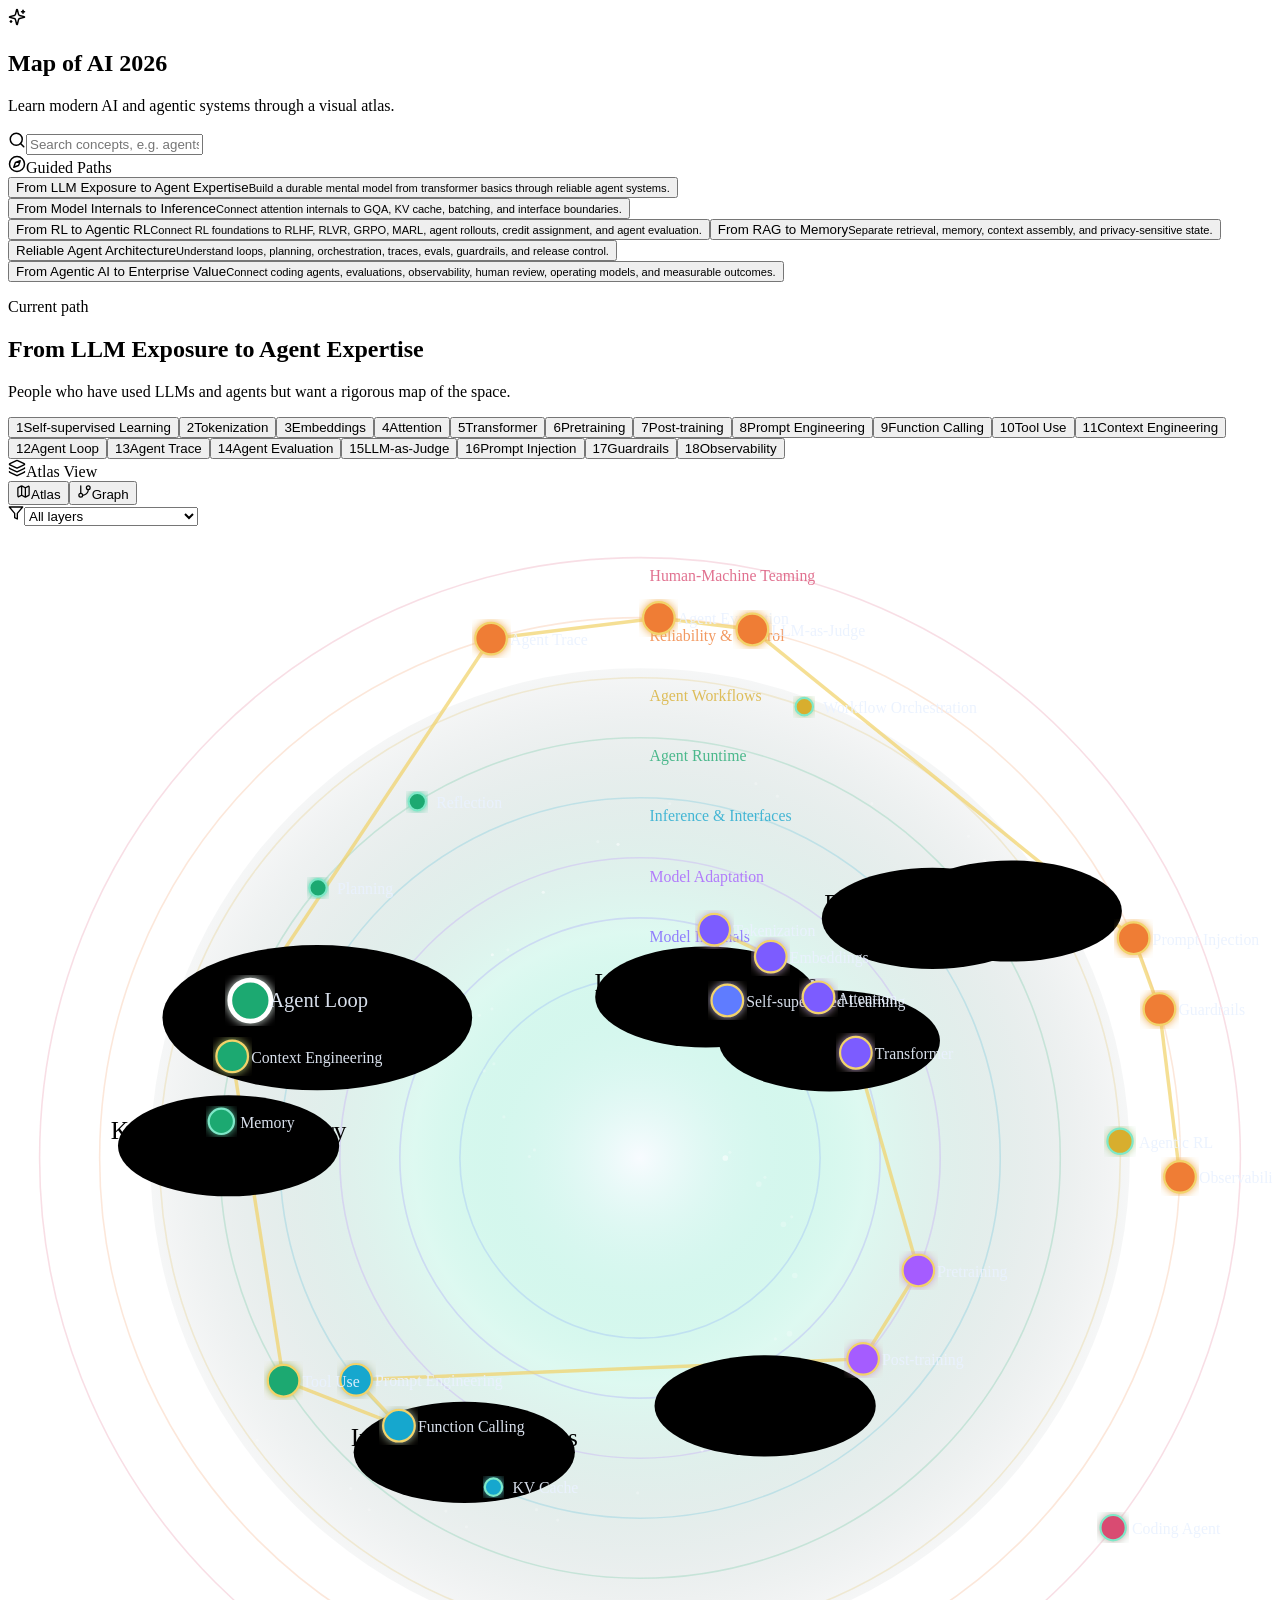
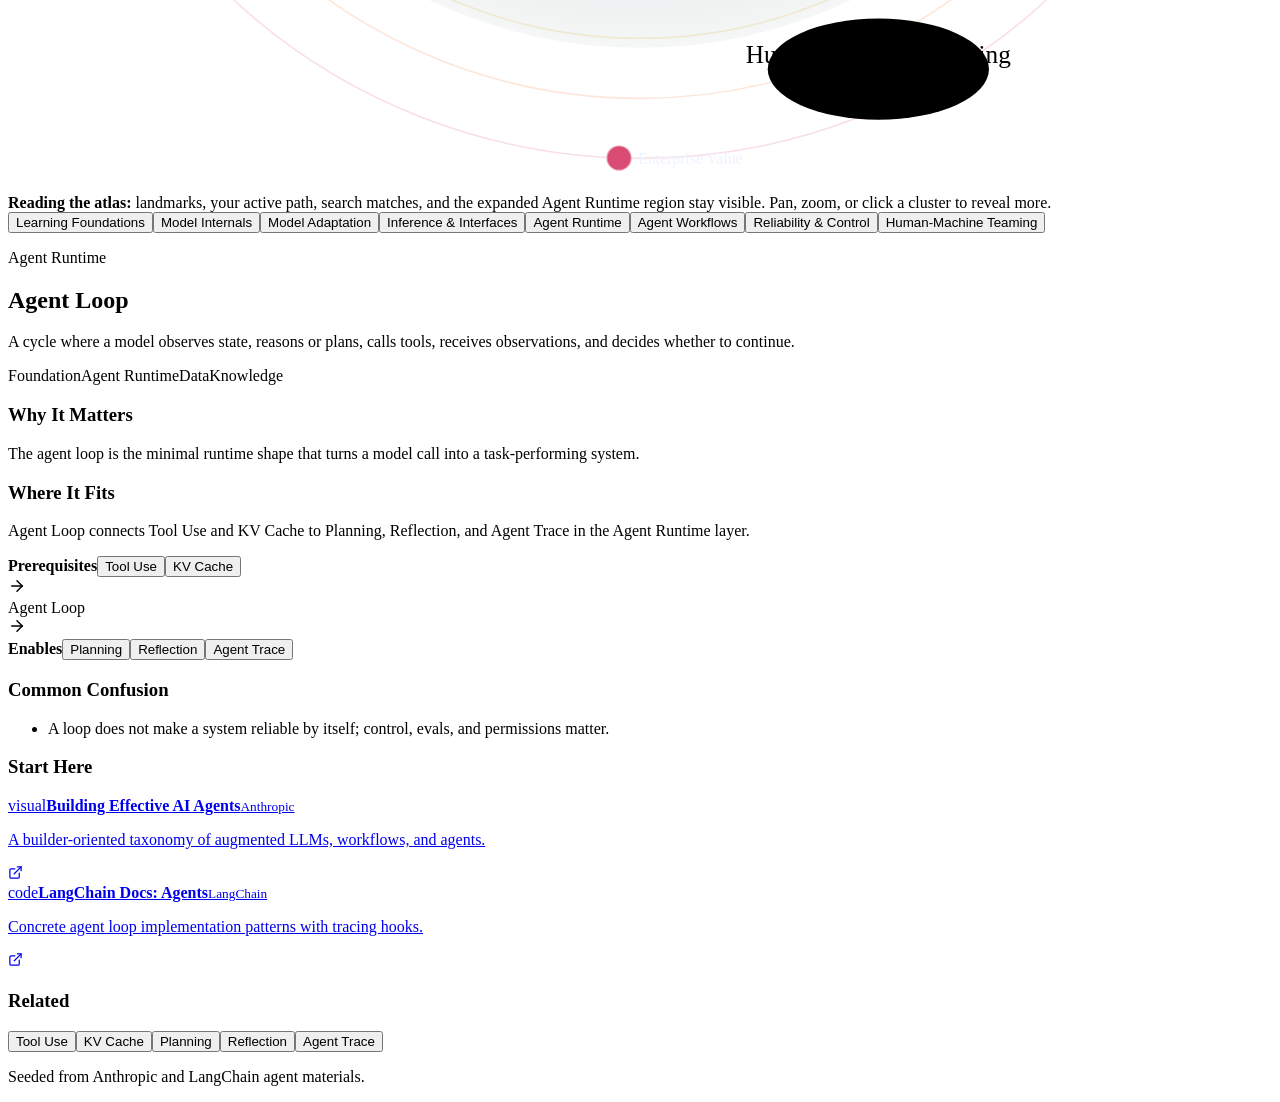
==== commit 7af5a316: "Deploy generated site" ====
--- a/index.html
+++ b/index.html
@@ -1 +1 @@
-<!DOCTYPE html><html lang="en"><head><meta charSet="utf-8"/><meta name="viewport" content="width=device-width, initial-scale=1"/><link rel="stylesheet" href="/map-of-ai-site/_next/static/chunks/0dwen-7qq_sgy.css" data-precedence="next"/><link rel="preload" as="script" fetchPriority="low" href="/map-of-ai-site/_next/static/chunks/1jq4o6yq14o4c.js"/><script src="/map-of-ai-site/_next/static/chunks/2tclw6-lgu1bq.js" async=""></script><script src="/map-of-ai-site/_next/static/chunks/2nykiepra7i1k.js" async=""></script><script src="/map-of-ai-site/_next/static/chunks/turbopack-2g-9s8759-uyg.js" async=""></script><script src="/map-of-ai-site/_next/static/chunks/158myu8e_yme3.js" async=""></script><script src="/map-of-ai-site/_next/static/chunks/0bn4jc2g7yian.js" async=""></script><title>Map of AI 2026</title><meta name="description" content="Learn modern AI and agentic systems through a visual atlas."/><script src="/map-of-ai-site/_next/static/chunks/0cz1d0mv5g_q7.js" noModule=""></script></head><body><div hidden=""><!--$--><!--/$--></div><main class="appFrame"><section class="topBar" aria-label="Map controls"><div class="brandBlock"><div class="brandMark"><svg xmlns="http://www.w3.org/2000/svg" width="18" height="18" viewBox="0 0 24 24" fill="none" stroke="currentColor" stroke-width="2" stroke-linecap="round" stroke-linejoin="round" class="lucide lucide-sparkles"><path d="M9.937 15.5A2 2 0 0 0 8.5 14.063l-6.135-1.582a.5.5 0 0 1 0-.962L8.5 9.936A2 2 0 0 0 9.937 8.5l1.582-6.135a.5.5 0 0 1 .963 0L14.063 8.5A2 2 0 0 0 15.5 9.937l6.135 1.581a.5.5 0 0 1 0 .964L15.5 14.063a2 2 0 0 0-1.437 1.437l-1.582 6.135a.5.5 0 0 1-.963 0z"></path><path d="M20 3v4"></path><path d="M22 5h-4"></path><path d="M4 17v2"></path><path d="M5 18H3"></path></svg></div><div><h1>Map of AI 2026</h1><p class="subtitle">Learn modern AI and agentic systems through a visual atlas.</p></div></div><label class="searchBox"><svg xmlns="http://www.w3.org/2000/svg" width="18" height="18" viewBox="0 0 24 24" fill="none" stroke="currentColor" stroke-width="2" stroke-linecap="round" stroke-linejoin="round" class="lucide lucide-search"><circle cx="11" cy="11" r="8"></circle><path d="m21 21-4.3-4.3"></path></svg><input placeholder="Search concepts, e.g. agents, RAG, evals" value=""/></label></section><section class="workspace"><aside class="leftRail" aria-label="Guided paths"><div class="panelHeader"><svg xmlns="http://www.w3.org/2000/svg" width="18" height="18" viewBox="0 0 24 24" fill="none" stroke="currentColor" stroke-width="2" stroke-linecap="round" stroke-linejoin="round" class="lucide lucide-compass"><path d="m16.24 7.76-1.804 5.411a2 2 0 0 1-1.265 1.265L7.76 16.24l1.804-5.411a2 2 0 0 1 1.265-1.265z"></path><circle cx="12" cy="12" r="10"></circle></svg><span>Guided Paths</span></div><div class="pathList"><button class="pathCard active"><span>From LLM Exposure to Agent Expertise</span><small>Build a durable mental model from transformer basics through reliable agent systems.</small></button><button class="pathCard"><span>From Model Internals to Inference</span><small>Connect attention internals to GQA, KV cache, batching, and interface boundaries.</small></button><button class="pathCard"><span>From RL to Agentic RL</span><small>Connect RL foundations to RLHF, RLVR, GRPO, MARL, agent rollouts, credit assignment, and agent evaluation.</small></button><button class="pathCard"><span>From RAG to Memory</span><small>Separate retrieval, memory, context assembly, and privacy-sensitive state.</small></button><button class="pathCard"><span>Reliable Agent Architecture</span><small>Understand loops, planning, orchestration, traces, evals, guardrails, and release control.</small></button><button class="pathCard"><span>From Agentic AI to Enterprise Value</span><small>Connect coding agents, evaluations, observability, human review, operating models, and measurable outcomes.</small></button></div><div class="pathDetail"><p class="eyebrow">Current path</p><h2>From LLM Exposure to Agent Expertise</h2><p>People who have used LLMs and agents but want a rigorous map of the space.</p><div class="pathSteps"><button class="stepChip"><span>1</span>Self-supervised Learning</button><button class="stepChip"><span>2</span>Tokenization</button><button class="stepChip"><span>3</span>Embeddings</button><button class="stepChip"><span>4</span>Attention</button><button class="stepChip"><span>5</span>Transformer</button><button class="stepChip"><span>6</span>Pretraining</button><button class="stepChip"><span>7</span>Post-training</button><button class="stepChip"><span>8</span>Function Calling</button><button class="stepChip"><span>9</span>Tool Use</button><button class="stepChip active"><span>10</span>Agent Loop</button><button class="stepChip"><span>11</span>Agent Trace</button><button class="stepChip"><span>12</span>Agent Evaluation</button><button class="stepChip"><span>13</span>Guardrails</button><button class="stepChip"><span>14</span>Observability</button></div></div></aside><section class="mapStage" aria-label="AI Systems Galaxy"><div class="modeStrip"><div class="modeLabel"><svg xmlns="http://www.w3.org/2000/svg" width="18" height="18" viewBox="0 0 24 24" fill="none" stroke="currentColor" stroke-width="2" stroke-linecap="round" stroke-linejoin="round" class="lucide lucide-layers"><path d="M12.83 2.18a2 2 0 0 0-1.66 0L2.6 6.08a1 1 0 0 0 0 1.83l8.58 3.91a2 2 0 0 0 1.66 0l8.58-3.9a1 1 0 0 0 0-1.83z"></path><path d="M2 12a1 1 0 0 0 .58.91l8.6 3.91a2 2 0 0 0 1.65 0l8.58-3.9A1 1 0 0 0 22 12"></path><path d="M2 17a1 1 0 0 0 .58.91l8.6 3.91a2 2 0 0 0 1.65 0l8.58-3.9A1 1 0 0 0 22 17"></path></svg><span>Atlas View</span></div><div class="mapControls"><div class="segmentedControl" aria-label="Map mode"><button class="active"><svg xmlns="http://www.w3.org/2000/svg" width="15" height="15" viewBox="0 0 24 24" fill="none" stroke="currentColor" stroke-width="2" stroke-linecap="round" stroke-linejoin="round" class="lucide lucide-map"><path d="M14.106 5.553a2 2 0 0 0 1.788 0l3.659-1.83A1 1 0 0 1 21 4.619v12.764a1 1 0 0 1-.553.894l-4.553 2.277a2 2 0 0 1-1.788 0l-4.212-2.106a2 2 0 0 0-1.788 0l-3.659 1.83A1 1 0 0 1 3 19.381V6.618a1 1 0 0 1 .553-.894l4.553-2.277a2 2 0 0 1 1.788 0z"></path><path d="M15 5.764v15"></path><path d="M9 3.236v15"></path></svg>Atlas</button><button class=""><svg xmlns="http://www.w3.org/2000/svg" width="15" height="15" viewBox="0 0 24 24" fill="none" stroke="currentColor" stroke-width="2" stroke-linecap="round" stroke-linejoin="round" class="lucide lucide-git-branch"><line x1="6" x2="6" y1="3" y2="15"></line><circle cx="18" cy="6" r="3"></circle><circle cx="6" cy="18" r="3"></circle><path d="M18 9a9 9 0 0 1-9 9"></path></svg>Graph</button></div><label class="layerFilter"><svg xmlns="http://www.w3.org/2000/svg" width="16" height="16" viewBox="0 0 24 24" fill="none" stroke="currentColor" stroke-width="2" stroke-linecap="round" stroke-linejoin="round" class="lucide lucide-filter"><polygon points="22 3 2 3 10 12.46 10 19 14 21 14 12.46 22 3"></polygon></svg><select><option value="all" selected="">All layers</option><option value="1">Learning Foundations</option><option value="2">Model Internals</option><option value="3">Model Adaptation</option><option value="4">Inference &amp; Interfaces</option><option value="5">Agent Runtime</option><option value="6">Agent Workflows</option><option value="7">Reliability &amp; Control</option><option value="8">Human-Machine Teaming</option></select></label></div></div><div class="galaxyFrame"><svg viewBox="0 0 800 800" role="img" aria-label="Concentric AI concept galaxy"><defs><radialGradient id="coreGlow" cx="50%" cy="50%" r="55%"><stop offset="0%" stop-color="#f7fbff" stop-opacity="0.92"></stop><stop offset="42%" stop-color="#7ee8c8" stop-opacity="0.26"></stop><stop offset="100%" stop-color="#030b18" stop-opacity="0"></stop></radialGradient><filter id="nodeGlow"><feGaussianBlur stdDeviation="3" result="blur"></feGaussianBlur><feMerge><feMergeNode in="blur"></feMergeNode><feMergeNode in="SourceGraphic"></feMergeNode></feMerge></filter></defs><rect width="800" height="800" fill="transparent"></rect><g transform="translate(0,0) scale(1)"><circle cx="400" cy="400" r="310" fill="url(#coreGlow)"></circle><g><circle cx="400" cy="400" r="114" fill="none" stroke="#5f7cff" stroke-opacity="0.18"></circle><text x="406" y="301" fill="#5f7cff" opacity="0.78" font-size="10">Learning Foundations</text></g><g><circle cx="400" cy="400" r="152" fill="none" stroke="#7c5cff" stroke-opacity="0.18"></circle><text x="406" y="263" fill="#7c5cff" opacity="0.78" font-size="10">Model Internals</text></g><g><circle cx="400" cy="400" r="190" fill="none" stroke="#a55cff" stroke-opacity="0.18"></circle><text x="406" y="225" fill="#a55cff" opacity="0.78" font-size="10">Model Adaptation</text></g><g><circle cx="400" cy="400" r="228" fill="none" stroke="#19a7ce" stroke-opacity="0.18"></circle><text x="406" y="187" fill="#19a7ce" opacity="0.78" font-size="10">Inference &amp; Interfaces</text></g><g><circle cx="400" cy="400" r="266" fill="none" stroke="#1fa971" stroke-opacity="0.18"></circle><text x="406" y="149" fill="#1fa971" opacity="0.78" font-size="10">Agent Runtime</text></g><g><circle cx="400" cy="400" r="304" fill="none" stroke="#d8ae2f" stroke-opacity="0.18"></circle><text x="406" y="111" fill="#d8ae2f" opacity="0.78" font-size="10">Agent Workflows</text></g><g><circle cx="400" cy="400" r="342" fill="none" stroke="#ef7d35" stroke-opacity="0.18"></circle><text x="406" y="73" fill="#ef7d35" opacity="0.78" font-size="10">Reliability &amp; Control</text></g><g><circle cx="400" cy="400" r="380" fill="none" stroke="#d94b72" stroke-opacity="0.18"></circle><text x="406" y="35" fill="#d94b72" opacity="0.78" font-size="10">Human-Machine Teaming</text></g><circle cx="454" cy="400" r="1.8" fill="#ffffff" opacity="0.52"></circle><circle cx="485.6604" cy="514.5046" r="1" fill="#ffffff" opacity="0.25"></circle><circle cx="334.4968" cy="622.5608" r="1" fill="#ffffff" opacity="0.25"></circle><circle cx="99.1325" cy="511.8916" r="1" fill="#ffffff" opacity="0.25"></circle><circle cx="307.5377" cy="340.4121" r="1" fill="#ffffff" opacity="0.25"></circle><circle cx="386.1185" cy="201.4848" r="1" fill="#ffffff" opacity="0.52"></circle><circle cx="618.0146" cy="211.8149" r="1" fill="#ffffff" opacity="0.25"></circle><circle cx="475.2038" cy="416.5346" r="1.8" fill="#ffffff" opacity="0.25"></circle><circle cx="468.5753" cy="551.1735" r="1" fill="#ffffff" opacity="0.25"></circle><circle cx="277.1528" cy="623.4582" r="1" fill="#ffffff" opacity="0.25"></circle><circle cx="59.3478" cy="447.8755" r="1" fill="#ffffff" opacity="0.52"></circle><circle cx="306.2837" cy="305.6271" r="1" fill="#ffffff" opacity="0.25"></circle><circle cx="432.4304" cy="180.3815" r="1" fill="#ffffff" opacity="0.25"></circle><circle cx="673.5707" cy="252.0809" r="1" fill="#ffffff" opacity="0.25"></circle><circle cx="490.7777" cy="441.9452" r="1.8" fill="#ffffff" opacity="0.25"></circle><circle cx="439.2953" cy="584.8699" r="1" fill="#ffffff" opacity="0.52"></circle><circle cx="216.8843" cy="609.1713" r="1" fill="#ffffff" opacity="0.25"></circle><circle cx="333.1975" cy="394.8598" r="1" fill="#ffffff" opacity="0.25"></circle><circle cx="316.411" cy="268.2848" r="1" fill="#ffffff" opacity="0.25"></circle><circle cx="487.0012" cy="170.9677" r="1" fill="#ffffff" opacity="0.25"></circle><circle cx="721.0614" cy="307.9371" r="1" fill="#ffffff" opacity="0.52"></circle><circle cx="497.9732" cy="474.3657" r="1.8" fill="#ffffff" opacity="0.25"></circle><circle cx="398.52" cy="611.9948" r="1" fill="#ffffff" opacity="0.25"></circle><circle cx="157.727" cy="578.6191" r="1" fill="#ffffff" opacity="0.25"></circle><circle cx="313.8412" cy="373.9871" r="1" fill="#ffffff" opacity="0.25"></circle><circle cx="338.7784" cy="231.795" r="1" fill="#ffffff" opacity="0.52"></circle><circle cx="546.7469" cy="175.7472" r="1" fill="#ffffff" opacity="0.25"></circle><circle cx="456.8875" cy="396.4209" r="1" fill="#ffffff" opacity="0.25"></circle><circle cx="494.6255" cy="511.1846" r="1.8" fill="#ffffff" opacity="0.25"></circle><circle cx="347.9361" cy="629.1601" r="1" fill="#ffffff" opacity="0.25"></circle><circle cx="104.0113" cy="531.7827" r="1" fill="#ffffff" opacity="0.52"></circle><circle cx="301.3598" cy="344.8719" r="1" fill="#ffffff" opacity="0.25"></circle><circle cx="373.2842" cy="199.7745" r="1" fill="#ffffff" opacity="0.25"></circle><circle cx="607.9115" cy="196.398" r="1" fill="#ffffff" opacity="0.25"></circle><circle cx="479.0583" cy="412.2389" r="1" fill="#ffffff" opacity="0.25"></circle><circle cx="479.3407" cy="549.2181" r="1.8" fill="#ffffff" opacity="0.52"></circle><circle cx="290.1489" cy="633.4454" r="1" fill="#ffffff" opacity="0.25"></circle><circle cx="60.0874" cy="469.774" r="1" fill="#ffffff" opacity="0.25"></circle><circle cx="298.2995" cy="309.706" r="1" fill="#ffffff" opacity="0.25"></circle><circle cx="418.8275" cy="175.7891" r="1" fill="#ffffff" opacity="0.25"></circle><circle cx="666.2871" cy="233.6054" r="1" fill="#ffffff" opacity="0.52"></circle><circle cx="496.0294" cy="437.2473" r="1" fill="#ffffff" opacity="0.25"></circle><circle cx="451.6326" cy="584.9272" r="1.8" fill="#ffffff" opacity="0.25"></circle><circle cx="228.5492" cy="622.6334" r="1" fill="#ffffff" opacity="0.25"></circle><circle cx="330.0068" cy="399.0226" r="1" fill="#ffffff" opacity="0.25"></circle><circle cx="306.5421" cy="271.3663" r="1" fill="#ffffff" opacity="0.52"></circle><circle cx="473.3356" cy="163.091" r="1" fill="#ffffff" opacity="0.25"></circle><circle cx="717.4734" cy="286.9528" r="1" fill="#ffffff" opacity="0.25"></circle><line x1="455.2683" y1="300.2934" x2="446.9706" y2="255.4394" stroke="#f2d36b" stroke-width="2.2" stroke-opacity="0.72"></line><line x1="446.9706" y1="255.4394" x2="482.7851" y2="272.5221" stroke="#f2d36b" stroke-width="2.2" stroke-opacity="0.72"></line><line x1="482.7851" y1="272.5221" x2="512.958" y2="298.2921" stroke="#f2d36b" stroke-width="2.2" stroke-opacity="0.72"></line><line x1="512.958" y1="298.2921" x2="536.6167" y2="333.3676" stroke="#f2d36b" stroke-width="2.2" stroke-opacity="0.72"></line><line x1="536.6167" y1="333.3676" x2="576.1649" y2="471.1753" stroke="#f2d36b" stroke-width="2.2" stroke-opacity="0.72"></line><line x1="576.1649" y1="471.1753" x2="541.1975" y2="527.1348" stroke="#f2d36b" stroke-width="2.2" stroke-opacity="0.72"></line><line x1="541.1975" y1="527.1348" x2="247.4382" y2="569.437" stroke="#f2d36b" stroke-width="2.2" stroke-opacity="0.72"></line><line x1="247.4382" y1="569.437" x2="174.4192" y2="540.9585" stroke="#f2d36b" stroke-width="2.2" stroke-opacity="0.72"></line><line x1="174.4192" y1="540.9585" x2="153.3691" y2="300.3546" stroke="#f2d36b" stroke-width="2.2" stroke-opacity="0.72"></line><line x1="153.3691" y1="300.3546" x2="305.732" y2="71.2485" stroke="#f2d36b" stroke-width="2.2" stroke-opacity="0.72"></line><line x1="305.732" y1="71.2485" x2="411.9356" y2="58.2083" stroke="#f2d36b" stroke-width="2.2" stroke-opacity="0.72"></line><line x1="411.9356" y1="58.2083" x2="728.7515" y2="305.732" stroke="#f2d36b" stroke-width="2.2" stroke-opacity="0.72"></line><line x1="728.7515" y1="305.732" x2="741.7917" y2="411.9356" stroke="#f2d36b" stroke-width="2.2" stroke-opacity="0.72"></line><g class="clusterRegion" role="button" tabindex="0" aria-label="Learning Foundations cluster"><ellipse cx="441.6404" cy="298.1154" rx="70" ry="32"></ellipse><text x="441.6404" y="294.1154" text-anchor="middle">Learning Foundations</text><text x="441.6404" y="310.1154" text-anchor="middle" class="clusterCount">4<!-- --> seed concepts</text></g><g class="clusterRegion" role="button" tabindex="0" aria-label="Model Internals cluster"><ellipse cx="519.8547" cy="325.8378" rx="70" ry="32"></ellipse><text x="519.8547" y="321.8378" text-anchor="middle">Model Internals</text><text x="519.8547" y="337.8378" text-anchor="middle" class="clusterCount">6<!-- --> seed concepts</text></g><g class="clusterRegion" role="button" tabindex="0" aria-label="Model Adaptation cluster"><ellipse cx="479.2027" cy="556.8852" rx="70" ry="32"></ellipse><text x="479.2027" y="552.8852" text-anchor="middle">Model Adaptation</text><text x="479.2027" y="568.8852" text-anchor="middle" class="clusterCount">8<!-- --> seed concepts</text></g><g class="clusterRegion" role="button" tabindex="0" aria-label="Inference &amp; Interfaces cluster"><ellipse cx="311.6102" cy="601.6193" rx="70" ry="32"></ellipse><text x="311.6102" y="597.6193" text-anchor="middle">Inference &amp; Interfaces</text><text x="311.6102" y="613.6193" text-anchor="middle" class="clusterCount">3<!-- --> seed concepts</text></g><g class="clusterRegion" role="button" tabindex="0" aria-label="Knowledge &amp; Memory cluster"><ellipse cx="138.4567" cy="420.5839" rx="70" ry="32"></ellipse><text x="138.4567" y="416.5839" text-anchor="middle">Knowledge &amp; Memory</text><text x="138.4567" y="432.5839" text-anchor="middle" class="clusterCount">2<!-- --> seed concepts</text></g><g class="clusterRegion active" role="button" tabindex="0" aria-label="Agent Runtime cluster"><ellipse cx="195.7655" cy="311.1877" rx="98" ry="46"></ellipse><text x="195.7655" y="307.1877" text-anchor="middle">Agent Runtime</text><text x="195.7655" y="323.1877" text-anchor="middle" class="clusterCount">4<!-- --> seed concepts</text></g><g class="clusterRegion" role="button" tabindex="0" aria-label="Agent Workflows cluster"><ellipse cx="637.6997" cy="252.8481" rx="70" ry="32"></ellipse><text x="637.6997" y="248.8481" text-anchor="middle">Agent Workflows</text><text x="637.6997" y="264.8481" text-anchor="middle" class="clusterCount">6<!-- --> seed concepts</text></g><g class="clusterRegion" role="button" tabindex="0" aria-label="Reliability &amp; Control cluster"><ellipse cx="592.8693" cy="296.9244" rx="70" ry="32"></ellipse><text x="592.8693" y="292.9244" text-anchor="middle">Reliability &amp; Control</text><text x="592.8693" y="308.9244" text-anchor="middle" class="clusterCount">7<!-- --> seed concepts</text></g><g class="clusterRegion" role="button" tabindex="0" aria-label="Human-Machine Teaming cluster"><ellipse cx="550.8545" cy="723.5084" rx="70" ry="32"></ellipse><text x="550.8545" y="719.5084" text-anchor="middle">Human-Machine Teaming</text><text x="550.8545" y="735.5084" text-anchor="middle" class="clusterCount">4<!-- --> seed concepts</text></g><g class="galaxyNode visible" transform="translate(455.2683, 300.2934)" tabindex="0" role="button" aria-label="Self-supervised Learning"><circle r="10" fill="#5f7cff" stroke="#f2d36b" stroke-width="1.4" filter="url(#nodeGlow)"></circle><text x="12" y="4" fill="#eaf2ff" font-size="10" opacity="0.92">Self-supervised Learning</text></g><g class="galaxyNode visible" transform="translate(446.9706, 255.4394)" tabindex="0" role="button" aria-label="Tokenization"><circle r="10" fill="#7c5cff" stroke="#f2d36b" stroke-width="1.4" filter="url(#nodeGlow)"></circle><text x="12" y="4" fill="#eaf2ff" font-size="10" opacity="0.92">Tokenization</text></g><g class="galaxyNode visible" transform="translate(482.7851, 272.5221)" tabindex="0" role="button" aria-label="Embeddings"><circle r="10" fill="#7c5cff" stroke="#f2d36b" stroke-width="1.4" filter="url(#nodeGlow)"></circle><text x="12" y="4" fill="#eaf2ff" font-size="10" opacity="0.92">Embeddings</text></g><g class="galaxyNode visible" transform="translate(512.958, 298.2921)" tabindex="0" role="button" aria-label="Attention"><circle r="10" fill="#7c5cff" stroke="#f2d36b" stroke-width="1.4" filter="url(#nodeGlow)"></circle><text x="12" y="4" fill="#eaf2ff" font-size="10" opacity="0.92">Attention</text></g><g class="galaxyNode visible" transform="translate(536.6167, 333.3676)" tabindex="0" role="button" aria-label="Transformer"><circle r="10" fill="#7c5cff" stroke="#f2d36b" stroke-width="1.4" filter="url(#nodeGlow)"></circle><text x="12" y="4" fill="#eaf2ff" font-size="10" opacity="0.92">Transformer</text></g><g class="galaxyNode visible" transform="translate(576.1649, 471.1753)" tabindex="0" role="button" aria-label="Pretraining"><circle r="10" fill="#a55cff" stroke="#f2d36b" stroke-width="1.4" filter="url(#nodeGlow)"></circle><text x="12" y="4" fill="#eaf2ff" font-size="10" opacity="0.92">Pretraining</text></g><g class="galaxyNode visible" transform="translate(541.1975, 527.1348)" tabindex="0" role="button" aria-label="Post-training"><circle r="10" fill="#a55cff" stroke="#f2d36b" stroke-width="1.4" filter="url(#nodeGlow)"></circle><text x="12" y="4" fill="#eaf2ff" font-size="10" opacity="0.92">Post-training</text></g><g class="galaxyNode visible" transform="translate(307.264, 608.2884)" tabindex="0" role="button" aria-label="KV Cache"><circle r="5.5" fill="#19a7ce" stroke="#7ee8c8" stroke-width="1.4" filter="url(#nodeGlow)"></circle><text x="12" y="4" fill="#eaf2ff" font-size="10" opacity="0.92">KV Cache</text></g><g class="galaxyNode visible" transform="translate(247.4382, 569.437)" tabindex="0" role="button" aria-label="Function Calling"><circle r="10" fill="#19a7ce" stroke="#f2d36b" stroke-width="1.4" filter="url(#nodeGlow)"></circle><text x="12" y="4" fill="#eaf2ff" font-size="10" opacity="0.92">Function Calling</text></g><g class="galaxyNode visible" transform="translate(174.4192, 540.9585)" tabindex="0" role="button" aria-label="Tool Use"><circle r="10" fill="#1fa971" stroke="#f2d36b" stroke-width="1.4" filter="url(#nodeGlow)"></circle><text x="12" y="4" fill="#eaf2ff" font-size="10" opacity="0.92">Tool Use</text></g><g class="galaxyNode visible" transform="translate(135.0122, 376.8166)" tabindex="0" role="button" aria-label="Memory"><circle r="8" fill="#1fa971" stroke="#7ee8c8" stroke-width="1.4" filter="url(#nodeGlow)"></circle><text x="12" y="4" fill="#eaf2ff" font-size="10" opacity="0.92">Memory</text></g><g class="galaxyNode visible" transform="translate(153.3691, 300.3546)" tabindex="0" role="button" aria-label="Agent Loop"><circle r="13" fill="#1fa971" stroke="#ffffff" stroke-width="3" filter="url(#nodeGlow)"></circle><text x="12" y="4" fill="#eaf2ff" font-size="13" opacity="0.92">Agent Loop</text></g><g class="galaxyNode visible" transform="translate(196.2322, 229.0185)" tabindex="0" role="button" aria-label="Planning"><circle r="5.5" fill="#1fa971" stroke="#7ee8c8" stroke-width="1.4" filter="url(#nodeGlow)"></circle><text x="12" y="4" fill="#eaf2ff" font-size="10" opacity="0.92">Planning</text></g><g class="galaxyNode visible" transform="translate(259.0415, 174.4192)" tabindex="0" role="button" aria-label="Reflection"><circle r="5.5" fill="#1fa971" stroke="#7ee8c8" stroke-width="1.4" filter="url(#nodeGlow)"></circle><text x="12" y="4" fill="#eaf2ff" font-size="10" opacity="0.92">Reflection</text></g><g class="galaxyNode visible" transform="translate(305.732, 71.2485)" tabindex="0" role="button" aria-label="Agent Trace"><circle r="10" fill="#ef7d35" stroke="#f2d36b" stroke-width="1.4" filter="url(#nodeGlow)"></circle><text x="12" y="4" fill="#eaf2ff" font-size="10" opacity="0.92">Agent Trace</text></g><g class="galaxyNode visible" transform="translate(411.9356, 58.2083)" tabindex="0" role="button" aria-label="Agent Evaluation"><circle r="10" fill="#ef7d35" stroke="#f2d36b" stroke-width="1.4" filter="url(#nodeGlow)"></circle><text x="12" y="4" fill="#eaf2ff" font-size="10" opacity="0.92">Agent Evaluation</text></g><g class="galaxyNode visible" transform="translate(503.9741, 114.3334)" tabindex="0" role="button" aria-label="Workflow Orchestration"><circle r="5.5" fill="#d8ae2f" stroke="#7ee8c8" stroke-width="1.4" filter="url(#nodeGlow)"></circle><text x="12" y="4" fill="#eaf2ff" font-size="10" opacity="0.92">Workflow Orchestration</text></g><g class="galaxyNode visible" transform="translate(703.8148, 389.3906)" tabindex="0" role="button" aria-label="Agentic RL"><circle r="8" fill="#d8ae2f" stroke="#7ee8c8" stroke-width="1.4" filter="url(#nodeGlow)"></circle><text x="12" y="4" fill="#eaf2ff" font-size="10" opacity="0.92">Agentic RL</text></g><g class="galaxyNode visible" transform="translate(728.7515, 305.732)" tabindex="0" role="button" aria-label="Guardrails"><circle r="10" fill="#ef7d35" stroke="#f2d36b" stroke-width="1.4" filter="url(#nodeGlow)"></circle><text x="12" y="4" fill="#eaf2ff" font-size="10" opacity="0.92">Guardrails</text></g><g class="galaxyNode visible" transform="translate(741.7917, 411.9356)" tabindex="0" role="button" aria-label="Observability"><circle r="10" fill="#ef7d35" stroke="#f2d36b" stroke-width="1.4" filter="url(#nodeGlow)"></circle><text x="12" y="4" fill="#eaf2ff" font-size="10" opacity="0.92">Observability</text></g><g class="galaxyNode visible" transform="translate(699.4441, 633.9514)" tabindex="0" role="button" aria-label="Coding Agent"><circle r="8" fill="#d94b72" stroke="#7ee8c8" stroke-width="1.4" filter="url(#nodeGlow)"></circle><text x="12" y="4" fill="#eaf2ff" font-size="10" opacity="0.92">Coding Agent</text></g><g class="galaxyNode visible" transform="translate(386.7382, 779.7685)" tabindex="0" role="button" aria-label="Enterprise Value"><circle r="8" fill="#d94b72" stroke="rgba(255,255,255,0.45)" stroke-width="1.4"></circle><text x="12" y="4" fill="#eaf2ff" font-size="10" opacity="0.92">Enterprise Value</text></g></g></svg></div><div class="mapCaption"><strong>Reading the atlas:</strong> landmarks, your active path, search matches, and the expanded<!-- --> <!-- -->Agent Runtime<!-- --> region stay visible. Pan, zoom, or click a cluster to reveal more.</div><div class="legendGrid"><button class="legendItem"><span style="background:#5f7cff"></span>Learning Foundations</button><button class="legendItem"><span style="background:#7c5cff"></span>Model Internals</button><button class="legendItem"><span style="background:#a55cff"></span>Model Adaptation</button><button class="legendItem"><span style="background:#19a7ce"></span>Inference &amp; Interfaces</button><button class="legendItem"><span style="background:#1fa971"></span>Agent Runtime</button><button class="legendItem"><span style="background:#d8ae2f"></span>Agent Workflows</button><button class="legendItem"><span style="background:#ef7d35"></span>Reliability &amp; Control</button><button class="legendItem"><span style="background:#d94b72"></span>Human-Machine Teaming</button></div></section><aside class="detailPanel" aria-label="Concept details"><div class="conceptHero" style="border-color:#1fa971"><p class="eyebrow">Agent Runtime</p><h2>Agent Loop</h2><p>A cycle where a model observes state, reasons or plans, calls tools, receives observations, and decides whether to continue.</p><div class="tagRow"><span>Foundation</span><span>Agent Runtime</span><span>Data</span><span>Knowledge</span></div></div><section class="detailSection"><h3>Why It Matters</h3><p>The agent loop is the minimal runtime shape that turns a model call into a task-performing system.</p></section><section class="detailSection atlasNote"><h3>Where It Fits</h3><p>Agent Loop connects Tool Use and KV Cache to Planning, Reflection, and Agent Trace in the Agent Runtime layer.</p></section><section class="miniDiagram" aria-label="Concept relationship diagram"><div><strong>Prerequisites</strong><button>Tool Use</button><button>KV Cache</button></div><svg xmlns="http://www.w3.org/2000/svg" width="18" height="18" viewBox="0 0 24 24" fill="none" stroke="currentColor" stroke-width="2" stroke-linecap="round" stroke-linejoin="round" class="lucide lucide-arrow-right"><path d="M5 12h14"></path><path d="m12 5 7 7-7 7"></path></svg><div class="currentNode">Agent Loop</div><svg xmlns="http://www.w3.org/2000/svg" width="18" height="18" viewBox="0 0 24 24" fill="none" stroke="currentColor" stroke-width="2" stroke-linecap="round" stroke-linejoin="round" class="lucide lucide-arrow-right"><path d="M5 12h14"></path><path d="m12 5 7 7-7 7"></path></svg><div><strong>Enables</strong><button>Planning</button><button>Reflection</button><button>Agent Trace</button></div></section><section class="detailSection"><h3>Common Confusion</h3><ul><li>A loop does not make a system reliable by itself; control, evals, and permissions matter.</li></ul></section><section class="detailSection"><h3>Start Here</h3><div class="resourceList"><a href="https://www.anthropic.com/research/building-effective-agents" target="_blank" rel="noreferrer" class="resourceCard"><div><span class="resourceType visual">visual</span><strong>Building Effective AI Agents</strong><small>Anthropic</small></div><p>A builder-oriented taxonomy of augmented LLMs, workflows, and agents.</p><svg xmlns="http://www.w3.org/2000/svg" width="15" height="15" viewBox="0 0 24 24" fill="none" stroke="currentColor" stroke-width="2" stroke-linecap="round" stroke-linejoin="round" class="lucide lucide-external-link"><path d="M15 3h6v6"></path><path d="M10 14 21 3"></path><path d="M18 13v6a2 2 0 0 1-2 2H5a2 2 0 0 1-2-2V8a2 2 0 0 1 2-2h6"></path></svg></a><a href="https://docs.langchain.com/oss/python/langchain/agents" target="_blank" rel="noreferrer" class="resourceCard"><div><span class="resourceType code">code</span><strong>LangChain Docs: Agents</strong><small>LangChain</small></div><p>Concrete agent loop implementation patterns with tracing hooks.</p><svg xmlns="http://www.w3.org/2000/svg" width="15" height="15" viewBox="0 0 24 24" fill="none" stroke="currentColor" stroke-width="2" stroke-linecap="round" stroke-linejoin="round" class="lucide lucide-external-link"><path d="M15 3h6v6"></path><path d="M10 14 21 3"></path><path d="M18 13v6a2 2 0 0 1-2 2H5a2 2 0 0 1-2-2V8a2 2 0 0 1 2-2h6"></path></svg></a></div></section><section class="detailSection"><h3>Related</h3><div class="relatedGrid"><button>Tool Use</button><button>KV Cache</button><button>Planning</button><button>Reflection</button><button>Agent Trace</button></div></section><p class="sourceNote">Seeded from Anthropic and LangChain agent materials.</p></aside></section></main><!--$--><!--/$--><script src="/map-of-ai-site/_next/static/chunks/1jq4o6yq14o4c.js" id="_R_" async=""></script><script>(self.__next_f=self.__next_f||[]).push([0])</script><script>self.__next_f.push([1,"1:\"$Sreact.fragment\"\n2:I[39756,[\"/map-of-ai-site/_next/static/chunks/158myu8e_yme3.js\"],\"default\"]\n3:I[37457,[\"/map-of-ai-site/_next/static/chunks/158myu8e_yme3.js\"],\"default\"]\n4:I[47257,[\"/map-of-ai-site/_next/static/chunks/158myu8e_yme3.js\"],\"ClientPageRoot\"]\n5:I[31713,[\"/map-of-ai-site/_next/static/chunks/158myu8e_yme3.js\",\"/map-of-ai-site/_next/static/chunks/0bn4jc2g7yian.js\"],\"default\"]\n8:I[97367,[\"/map-of-ai-site/_next/static/chunks/158myu8e_yme3.js\"],\"OutletBoundary\"]\n9:\"$Sreact.suspense\"\nb:I[97367,[\"/map-of-ai-site/_next/static/chunks/158myu8e_yme3.js\"],\"ViewportBoundary\"]\nd:I[97367,[\"/map-of-ai-site/_next/static/chunks/158myu8e_yme3.js\"],\"MetadataBoundary\"]\nf:I[68027,[\"/map-of-ai-site/_next/static/chunks/158myu8e_yme3.js\"],\"default\",1]\n:HL[\"/map-of-ai-site/_next/static/chunks/0dwen-7qq_sgy.css\",\"style\"]\n"])</script><script>self.__next_f.push([1,"0:{\"P\":null,\"c\":[\"\",\"\"],\"q\":\"\",\"i\":false,\"f\":[[[\"\",{\"children\":[\"__PAGE__\",{}]},\"$undefined\",\"$undefined\",16],[[\"$\",\"$1\",\"c\",{\"children\":[[[\"$\",\"link\",\"0\",{\"rel\":\"stylesheet\",\"href\":\"/map-of-ai-site/_next/static/chunks/0dwen-7qq_sgy.css\",\"precedence\":\"next\",\"crossOrigin\":\"$undefined\",\"nonce\":\"$undefined\"}],[\"$\",\"script\",\"script-0\",{\"src\":\"/map-of-ai-site/_next/static/chunks/158myu8e_yme3.js\",\"async\":true,\"nonce\":\"$undefined\"}]],[\"$\",\"html\",null,{\"lang\":\"en\",\"children\":[\"$\",\"body\",null,{\"children\":[\"$\",\"$L2\",null,{\"parallelRouterKey\":\"children\",\"error\":\"$undefined\",\"errorStyles\":\"$undefined\",\"errorScripts\":\"$undefined\",\"template\":[\"$\",\"$L3\",null,{}],\"templateStyles\":\"$undefined\",\"templateScripts\":\"$undefined\",\"notFound\":[[[\"$\",\"title\",null,{\"children\":\"404: This page could not be found.\"}],[\"$\",\"div\",null,{\"style\":{\"fontFamily\":\"system-ui,\\\"Segoe UI\\\",Roboto,Helvetica,Arial,sans-serif,\\\"Apple Color Emoji\\\",\\\"Segoe UI Emoji\\\"\",\"height\":\"100vh\",\"textAlign\":\"center\",\"display\":\"flex\",\"flexDirection\":\"column\",\"alignItems\":\"center\",\"justifyContent\":\"center\"},\"children\":[\"$\",\"div\",null,{\"children\":[[\"$\",\"style\",null,{\"dangerouslySetInnerHTML\":{\"__html\":\"body{color:#000;background:#fff;margin:0}.next-error-h1{border-right:1px solid rgba(0,0,0,.3)}@media (prefers-color-scheme:dark){body{color:#fff;background:#000}.next-error-h1{border-right:1px solid rgba(255,255,255,.3)}}\"}}],[\"$\",\"h1\",null,{\"className\":\"next-error-h1\",\"style\":{\"display\":\"inline-block\",\"margin\":\"0 20px 0 0\",\"padding\":\"0 23px 0 0\",\"fontSize\":24,\"fontWeight\":500,\"verticalAlign\":\"top\",\"lineHeight\":\"49px\"},\"children\":404}],[\"$\",\"div\",null,{\"style\":{\"display\":\"inline-block\"},\"children\":[\"$\",\"h2\",null,{\"style\":{\"fontSize\":14,\"fontWeight\":400,\"lineHeight\":\"49px\",\"margin\":0},\"children\":\"This page could not be found.\"}]}]]}]}]],[]],\"forbidden\":\"$undefined\",\"unauthorized\":\"$undefined\"}]}]}]]}],{\"children\":[[\"$\",\"$1\",\"c\",{\"children\":[[\"$\",\"$L4\",null,{\"Component\":\"$5\",\"serverProvidedParams\":{\"searchParams\":{},\"params\":{},\"promises\":[\"$@6\",\"$@7\"]}}],[[\"$\",\"script\",\"script-0\",{\"src\":\"/map-of-ai-site/_next/static/chunks/0bn4jc2g7yian.js\",\"async\":true,\"nonce\":\"$undefined\"}]],[\"$\",\"$L8\",null,{\"children\":[\"$\",\"$9\",null,{\"name\":\"Next.MetadataOutlet\",\"children\":\"$@a\"}]}]]}],{},null,false,null]},null,false,null],[\"$\",\"$1\",\"h\",{\"children\":[null,[\"$\",\"$Lb\",null,{\"children\":\"$Lc\"}],[\"$\",\"div\",null,{\"hidden\":true,\"children\":[\"$\",\"$Ld\",null,{\"children\":[\"$\",\"$9\",null,{\"name\":\"Next.Metadata\",\"children\":\"$Le\"}]}]}],null]}],false]],\"m\":\"$undefined\",\"G\":[\"$f\",[[\"$\",\"link\",\"0\",{\"rel\":\"stylesheet\",\"href\":\"/map-of-ai-site/_next/static/chunks/0dwen-7qq_sgy.css\",\"precedence\":\"next\",\"crossOrigin\":\"$undefined\",\"nonce\":\"$undefined\"}]]],\"S\":true,\"h\":null,\"s\":\"$undefined\",\"l\":\"$undefined\",\"p\":\"$undefined\",\"d\":\"$undefined\",\"b\":\"PG-UAtW5FWtdSU3Gsjpp1\"}\n"])</script><script>self.__next_f.push([1,"6:{}\n7:\"$0:f:0:1:1:children:0:props:children:0:props:serverProvidedParams:params\"\n"])</script><script>self.__next_f.push([1,"c:[[\"$\",\"meta\",\"0\",{\"charSet\":\"utf-8\"}],[\"$\",\"meta\",\"1\",{\"name\":\"viewport\",\"content\":\"width=device-width, initial-scale=1\"}]]\n"])</script><script>self.__next_f.push([1,"a:null\ne:[[\"$\",\"title\",\"0\",{\"children\":\"Map of AI 2026\"}],[\"$\",\"meta\",\"1\",{\"name\":\"description\",\"content\":\"Learn modern AI and agentic systems through a visual atlas.\"}]]\n"])</script></body></html>+<!DOCTYPE html><html lang="en"><head><meta charSet="utf-8"/><meta name="viewport" content="width=device-width, initial-scale=1"/><link rel="stylesheet" href="/map-of-ai-site/_next/static/chunks/0dwen-7qq_sgy.css" data-precedence="next"/><link rel="preload" as="script" fetchPriority="low" href="/map-of-ai-site/_next/static/chunks/1jq4o6yq14o4c.js"/><script src="/map-of-ai-site/_next/static/chunks/2tclw6-lgu1bq.js" async=""></script><script src="/map-of-ai-site/_next/static/chunks/2nykiepra7i1k.js" async=""></script><script src="/map-of-ai-site/_next/static/chunks/turbopack-2g-9s8759-uyg.js" async=""></script><script src="/map-of-ai-site/_next/static/chunks/158myu8e_yme3.js" async=""></script><script src="/map-of-ai-site/_next/static/chunks/3kl5a__eutz0d.js" async=""></script><title>Map of AI 2026</title><meta name="description" content="Learn modern AI and agentic systems through a visual atlas."/><script src="/map-of-ai-site/_next/static/chunks/0cz1d0mv5g_q7.js" noModule=""></script></head><body><div hidden=""><!--$--><!--/$--></div><main class="appFrame"><section class="topBar" aria-label="Map controls"><div class="brandBlock"><div class="brandMark"><svg xmlns="http://www.w3.org/2000/svg" width="18" height="18" viewBox="0 0 24 24" fill="none" stroke="currentColor" stroke-width="2" stroke-linecap="round" stroke-linejoin="round" class="lucide lucide-sparkles"><path d="M9.937 15.5A2 2 0 0 0 8.5 14.063l-6.135-1.582a.5.5 0 0 1 0-.962L8.5 9.936A2 2 0 0 0 9.937 8.5l1.582-6.135a.5.5 0 0 1 .963 0L14.063 8.5A2 2 0 0 0 15.5 9.937l6.135 1.581a.5.5 0 0 1 0 .964L15.5 14.063a2 2 0 0 0-1.437 1.437l-1.582 6.135a.5.5 0 0 1-.963 0z"></path><path d="M20 3v4"></path><path d="M22 5h-4"></path><path d="M4 17v2"></path><path d="M5 18H3"></path></svg></div><div><h1>Map of AI 2026</h1><p class="subtitle">Learn modern AI and agentic systems through a visual atlas.</p></div></div><label class="searchBox"><svg xmlns="http://www.w3.org/2000/svg" width="18" height="18" viewBox="0 0 24 24" fill="none" stroke="currentColor" stroke-width="2" stroke-linecap="round" stroke-linejoin="round" class="lucide lucide-search"><circle cx="11" cy="11" r="8"></circle><path d="m21 21-4.3-4.3"></path></svg><input placeholder="Search concepts, e.g. agents, RAG, evals" value=""/></label></section><section class="workspace"><aside class="leftRail" aria-label="Guided paths"><div class="panelHeader"><svg xmlns="http://www.w3.org/2000/svg" width="18" height="18" viewBox="0 0 24 24" fill="none" stroke="currentColor" stroke-width="2" stroke-linecap="round" stroke-linejoin="round" class="lucide lucide-compass"><path d="m16.24 7.76-1.804 5.411a2 2 0 0 1-1.265 1.265L7.76 16.24l1.804-5.411a2 2 0 0 1 1.265-1.265z"></path><circle cx="12" cy="12" r="10"></circle></svg><span>Guided Paths</span></div><div class="pathList"><button class="pathCard active"><span>From LLM Exposure to Agent Expertise</span><small>Build a durable mental model from transformer basics through reliable agent systems.</small></button><button class="pathCard"><span>From Model Internals to Inference</span><small>Connect attention internals to GQA, KV cache, batching, and interface boundaries.</small></button><button class="pathCard"><span>From RL to Agentic RL</span><small>Connect RL foundations to RLHF, RLVR, GRPO, MARL, agent rollouts, credit assignment, and agent evaluation.</small></button><button class="pathCard"><span>From RAG to Memory</span><small>Separate retrieval, memory, context assembly, and privacy-sensitive state.</small></button><button class="pathCard"><span>Reliable Agent Architecture</span><small>Understand loops, planning, orchestration, traces, evals, guardrails, and release control.</small></button><button class="pathCard"><span>From Agentic AI to Enterprise Value</span><small>Connect coding agents, evaluations, observability, human review, operating models, and measurable outcomes.</small></button></div><div class="pathDetail"><p class="eyebrow">Current path</p><h2>From LLM Exposure to Agent Expertise</h2><p>People who have used LLMs and agents but want a rigorous map of the space.</p><div class="pathSteps"><button class="stepChip"><span>1</span>Self-supervised Learning</button><button class="stepChip"><span>2</span>Tokenization</button><button class="stepChip"><span>3</span>Embeddings</button><button class="stepChip"><span>4</span>Attention</button><button class="stepChip"><span>5</span>Transformer</button><button class="stepChip"><span>6</span>Pretraining</button><button class="stepChip"><span>7</span>Post-training</button><button class="stepChip"><span>8</span>Prompt Engineering</button><button class="stepChip"><span>9</span>Function Calling</button><button class="stepChip"><span>10</span>Tool Use</button><button class="stepChip"><span>11</span>Context Engineering</button><button class="stepChip active"><span>12</span>Agent Loop</button><button class="stepChip"><span>13</span>Agent Trace</button><button class="stepChip"><span>14</span>Agent Evaluation</button><button class="stepChip"><span>15</span>LLM-as-Judge</button><button class="stepChip"><span>16</span>Prompt Injection</button><button class="stepChip"><span>17</span>Guardrails</button><button class="stepChip"><span>18</span>Observability</button></div></div></aside><section class="mapStage" aria-label="AI Systems Galaxy"><div class="modeStrip"><div class="modeLabel"><svg xmlns="http://www.w3.org/2000/svg" width="18" height="18" viewBox="0 0 24 24" fill="none" stroke="currentColor" stroke-width="2" stroke-linecap="round" stroke-linejoin="round" class="lucide lucide-layers"><path d="M12.83 2.18a2 2 0 0 0-1.66 0L2.6 6.08a1 1 0 0 0 0 1.83l8.58 3.91a2 2 0 0 0 1.66 0l8.58-3.9a1 1 0 0 0 0-1.83z"></path><path d="M2 12a1 1 0 0 0 .58.91l8.6 3.91a2 2 0 0 0 1.65 0l8.58-3.9A1 1 0 0 0 22 12"></path><path d="M2 17a1 1 0 0 0 .58.91l8.6 3.91a2 2 0 0 0 1.65 0l8.58-3.9A1 1 0 0 0 22 17"></path></svg><span>Atlas View</span></div><div class="mapControls"><div class="segmentedControl" aria-label="Map mode"><button class="active"><svg xmlns="http://www.w3.org/2000/svg" width="15" height="15" viewBox="0 0 24 24" fill="none" stroke="currentColor" stroke-width="2" stroke-linecap="round" stroke-linejoin="round" class="lucide lucide-map"><path d="M14.106 5.553a2 2 0 0 0 1.788 0l3.659-1.83A1 1 0 0 1 21 4.619v12.764a1 1 0 0 1-.553.894l-4.553 2.277a2 2 0 0 1-1.788 0l-4.212-2.106a2 2 0 0 0-1.788 0l-3.659 1.83A1 1 0 0 1 3 19.381V6.618a1 1 0 0 1 .553-.894l4.553-2.277a2 2 0 0 1 1.788 0z"></path><path d="M15 5.764v15"></path><path d="M9 3.236v15"></path></svg>Atlas</button><button class=""><svg xmlns="http://www.w3.org/2000/svg" width="15" height="15" viewBox="0 0 24 24" fill="none" stroke="currentColor" stroke-width="2" stroke-linecap="round" stroke-linejoin="round" class="lucide lucide-git-branch"><line x1="6" x2="6" y1="3" y2="15"></line><circle cx="18" cy="6" r="3"></circle><circle cx="6" cy="18" r="3"></circle><path d="M18 9a9 9 0 0 1-9 9"></path></svg>Graph</button></div><label class="layerFilter"><svg xmlns="http://www.w3.org/2000/svg" width="16" height="16" viewBox="0 0 24 24" fill="none" stroke="currentColor" stroke-width="2" stroke-linecap="round" stroke-linejoin="round" class="lucide lucide-filter"><polygon points="22 3 2 3 10 12.46 10 19 14 21 14 12.46 22 3"></polygon></svg><select><option value="all" selected="">All layers</option><option value="1">Learning Foundations</option><option value="2">Model Internals</option><option value="3">Model Adaptation</option><option value="4">Inference &amp; Interfaces</option><option value="5">Agent Runtime</option><option value="6">Agent Workflows</option><option value="7">Reliability &amp; Control</option><option value="8">Human-Machine Teaming</option></select></label></div></div><div class="galaxyFrame"><svg viewBox="0 0 800 800" role="img" aria-label="Concentric AI concept galaxy"><defs><radialGradient id="coreGlow" cx="50%" cy="50%" r="55%"><stop offset="0%" stop-color="#f7fbff" stop-opacity="0.92"></stop><stop offset="42%" stop-color="#7ee8c8" stop-opacity="0.26"></stop><stop offset="100%" stop-color="#030b18" stop-opacity="0"></stop></radialGradient><filter id="nodeGlow"><feGaussianBlur stdDeviation="3" result="blur"></feGaussianBlur><feMerge><feMergeNode in="blur"></feMergeNode><feMergeNode in="SourceGraphic"></feMergeNode></feMerge></filter></defs><rect width="800" height="800" fill="transparent"></rect><g transform="translate(0,0) scale(1)"><circle cx="400" cy="400" r="310" fill="url(#coreGlow)"></circle><g><circle cx="400" cy="400" r="114" fill="none" stroke="#5f7cff" stroke-opacity="0.18"></circle><text x="406" y="301" fill="#5f7cff" opacity="0.78" font-size="10">Learning Foundations</text></g><g><circle cx="400" cy="400" r="152" fill="none" stroke="#7c5cff" stroke-opacity="0.18"></circle><text x="406" y="263" fill="#7c5cff" opacity="0.78" font-size="10">Model Internals</text></g><g><circle cx="400" cy="400" r="190" fill="none" stroke="#a55cff" stroke-opacity="0.18"></circle><text x="406" y="225" fill="#a55cff" opacity="0.78" font-size="10">Model Adaptation</text></g><g><circle cx="400" cy="400" r="228" fill="none" stroke="#19a7ce" stroke-opacity="0.18"></circle><text x="406" y="187" fill="#19a7ce" opacity="0.78" font-size="10">Inference &amp; Interfaces</text></g><g><circle cx="400" cy="400" r="266" fill="none" stroke="#1fa971" stroke-opacity="0.18"></circle><text x="406" y="149" fill="#1fa971" opacity="0.78" font-size="10">Agent Runtime</text></g><g><circle cx="400" cy="400" r="304" fill="none" stroke="#d8ae2f" stroke-opacity="0.18"></circle><text x="406" y="111" fill="#d8ae2f" opacity="0.78" font-size="10">Agent Workflows</text></g><g><circle cx="400" cy="400" r="342" fill="none" stroke="#ef7d35" stroke-opacity="0.18"></circle><text x="406" y="73" fill="#ef7d35" opacity="0.78" font-size="10">Reliability &amp; Control</text></g><g><circle cx="400" cy="400" r="380" fill="none" stroke="#d94b72" stroke-opacity="0.18"></circle><text x="406" y="35" fill="#d94b72" opacity="0.78" font-size="10">Human-Machine Teaming</text></g><circle cx="454" cy="400" r="1.8" fill="#ffffff" opacity="0.52"></circle><circle cx="485.6604" cy="514.5046" r="1" fill="#ffffff" opacity="0.25"></circle><circle cx="334.4968" cy="622.5608" r="1" fill="#ffffff" opacity="0.25"></circle><circle cx="99.1325" cy="511.8916" r="1" fill="#ffffff" opacity="0.25"></circle><circle cx="307.5377" cy="340.4121" r="1" fill="#ffffff" opacity="0.25"></circle><circle cx="386.1185" cy="201.4848" r="1" fill="#ffffff" opacity="0.52"></circle><circle cx="618.0146" cy="211.8149" r="1" fill="#ffffff" opacity="0.25"></circle><circle cx="475.2038" cy="416.5346" r="1.8" fill="#ffffff" opacity="0.25"></circle><circle cx="468.5753" cy="551.1735" r="1" fill="#ffffff" opacity="0.25"></circle><circle cx="277.1528" cy="623.4582" r="1" fill="#ffffff" opacity="0.25"></circle><circle cx="59.3478" cy="447.8755" r="1" fill="#ffffff" opacity="0.52"></circle><circle cx="306.2837" cy="305.6271" r="1" fill="#ffffff" opacity="0.25"></circle><circle cx="432.4304" cy="180.3815" r="1" fill="#ffffff" opacity="0.25"></circle><circle cx="673.5707" cy="252.0809" r="1" fill="#ffffff" opacity="0.25"></circle><circle cx="490.7777" cy="441.9452" r="1.8" fill="#ffffff" opacity="0.25"></circle><circle cx="439.2953" cy="584.8699" r="1" fill="#ffffff" opacity="0.52"></circle><circle cx="216.8843" cy="609.1713" r="1" fill="#ffffff" opacity="0.25"></circle><circle cx="333.1975" cy="394.8598" r="1" fill="#ffffff" opacity="0.25"></circle><circle cx="316.411" cy="268.2848" r="1" fill="#ffffff" opacity="0.25"></circle><circle cx="487.0012" cy="170.9677" r="1" fill="#ffffff" opacity="0.25"></circle><circle cx="721.0614" cy="307.9371" r="1" fill="#ffffff" opacity="0.52"></circle><circle cx="497.9732" cy="474.3657" r="1.8" fill="#ffffff" opacity="0.25"></circle><circle cx="398.52" cy="611.9948" r="1" fill="#ffffff" opacity="0.25"></circle><circle cx="157.727" cy="578.6191" r="1" fill="#ffffff" opacity="0.25"></circle><circle cx="313.8412" cy="373.9871" r="1" fill="#ffffff" opacity="0.25"></circle><circle cx="338.7784" cy="231.795" r="1" fill="#ffffff" opacity="0.52"></circle><circle cx="546.7469" cy="175.7472" r="1" fill="#ffffff" opacity="0.25"></circle><circle cx="456.8875" cy="396.4209" r="1" fill="#ffffff" opacity="0.25"></circle><circle cx="494.6255" cy="511.1846" r="1.8" fill="#ffffff" opacity="0.25"></circle><circle cx="347.9361" cy="629.1601" r="1" fill="#ffffff" opacity="0.25"></circle><circle cx="104.0113" cy="531.7827" r="1" fill="#ffffff" opacity="0.52"></circle><circle cx="301.3598" cy="344.8719" r="1" fill="#ffffff" opacity="0.25"></circle><circle cx="373.2842" cy="199.7745" r="1" fill="#ffffff" opacity="0.25"></circle><circle cx="607.9115" cy="196.398" r="1" fill="#ffffff" opacity="0.25"></circle><circle cx="479.0583" cy="412.2389" r="1" fill="#ffffff" opacity="0.25"></circle><circle cx="479.3407" cy="549.2181" r="1.8" fill="#ffffff" opacity="0.52"></circle><circle cx="290.1489" cy="633.4454" r="1" fill="#ffffff" opacity="0.25"></circle><circle cx="60.0874" cy="469.774" r="1" fill="#ffffff" opacity="0.25"></circle><circle cx="298.2995" cy="309.706" r="1" fill="#ffffff" opacity="0.25"></circle><circle cx="418.8275" cy="175.7891" r="1" fill="#ffffff" opacity="0.25"></circle><circle cx="666.2871" cy="233.6054" r="1" fill="#ffffff" opacity="0.52"></circle><circle cx="496.0294" cy="437.2473" r="1" fill="#ffffff" opacity="0.25"></circle><circle cx="451.6326" cy="584.9272" r="1.8" fill="#ffffff" opacity="0.25"></circle><circle cx="228.5492" cy="622.6334" r="1" fill="#ffffff" opacity="0.25"></circle><circle cx="330.0068" cy="399.0226" r="1" fill="#ffffff" opacity="0.25"></circle><circle cx="306.5421" cy="271.3663" r="1" fill="#ffffff" opacity="0.52"></circle><circle cx="473.3356" cy="163.091" r="1" fill="#ffffff" opacity="0.25"></circle><circle cx="717.4734" cy="286.9528" r="1" fill="#ffffff" opacity="0.25"></circle><line x1="455.2683" y1="300.2934" x2="446.9706" y2="255.4394" stroke="#f2d36b" stroke-width="2.2" stroke-opacity="0.72"></line><line x1="446.9706" y1="255.4394" x2="482.7851" y2="272.5221" stroke="#f2d36b" stroke-width="2.2" stroke-opacity="0.72"></line><line x1="482.7851" y1="272.5221" x2="512.958" y2="298.2921" stroke="#f2d36b" stroke-width="2.2" stroke-opacity="0.72"></line><line x1="512.958" y1="298.2921" x2="536.6167" y2="333.3676" stroke="#f2d36b" stroke-width="2.2" stroke-opacity="0.72"></line><line x1="536.6167" y1="333.3676" x2="576.1649" y2="471.1753" stroke="#f2d36b" stroke-width="2.2" stroke-opacity="0.72"></line><line x1="576.1649" y1="471.1753" x2="541.1975" y2="527.1348" stroke="#f2d36b" stroke-width="2.2" stroke-opacity="0.72"></line><line x1="541.1975" y1="527.1348" x2="220.3335" y2="540.3708" stroke="#f2d36b" stroke-width="2.2" stroke-opacity="0.72"></line><line x1="220.3335" y1="540.3708" x2="247.4382" y2="569.437" stroke="#f2d36b" stroke-width="2.2" stroke-opacity="0.72"></line><line x1="247.4382" y1="569.437" x2="174.4192" y2="540.9585" stroke="#f2d36b" stroke-width="2.2" stroke-opacity="0.72"></line><line x1="174.4192" y1="540.9585" x2="141.9013" y2="335.6488" stroke="#f2d36b" stroke-width="2.2" stroke-opacity="0.72"></line><line x1="141.9013" y1="335.6488" x2="153.3691" y2="300.3546" stroke="#f2d36b" stroke-width="2.2" stroke-opacity="0.72"></line><line x1="153.3691" y1="300.3546" x2="305.732" y2="71.2485" stroke="#f2d36b" stroke-width="2.2" stroke-opacity="0.72"></line><line x1="305.732" y1="71.2485" x2="411.9356" y2="58.2083" stroke="#f2d36b" stroke-width="2.2" stroke-opacity="0.72"></line><line x1="411.9356" y1="58.2083" x2="471.1058" y2="65.4735" stroke="#f2d36b" stroke-width="2.2" stroke-opacity="0.72"></line><line x1="471.1058" y1="65.4735" x2="712.4325" y2="260.8961" stroke="#f2d36b" stroke-width="2.2" stroke-opacity="0.72"></line><line x1="712.4325" y1="260.8961" x2="728.7515" y2="305.732" stroke="#f2d36b" stroke-width="2.2" stroke-opacity="0.72"></line><line x1="728.7515" y1="305.732" x2="741.7917" y2="411.9356" stroke="#f2d36b" stroke-width="2.2" stroke-opacity="0.72"></line><g class="clusterRegion" role="button" tabindex="0" aria-label="Learning Foundations cluster"><ellipse cx="441.6404" cy="298.1154" rx="70" ry="32"></ellipse><text x="441.6404" y="294.1154" text-anchor="middle">Learning Foundations</text><text x="441.6404" y="310.1154" text-anchor="middle" class="clusterCount">4<!-- --> seed concepts</text></g><g class="clusterRegion" role="button" tabindex="0" aria-label="Model Internals cluster"><ellipse cx="519.8547" cy="325.8378" rx="70" ry="32"></ellipse><text x="519.8547" y="321.8378" text-anchor="middle">Model Internals</text><text x="519.8547" y="337.8378" text-anchor="middle" class="clusterCount">6<!-- --> seed concepts</text></g><g class="clusterRegion" role="button" tabindex="0" aria-label="Model Adaptation cluster"><ellipse cx="479.2027" cy="556.8852" rx="70" ry="32"></ellipse><text x="479.2027" y="552.8852" text-anchor="middle">Model Adaptation</text><text x="479.2027" y="568.8852" text-anchor="middle" class="clusterCount">8<!-- --> seed concepts</text></g><g class="clusterRegion" role="button" tabindex="0" aria-label="Inference &amp; Interfaces cluster"><ellipse cx="288.791" cy="586.3071" rx="70" ry="32"></ellipse><text x="288.791" y="582.3071" text-anchor="middle">Inference &amp; Interfaces</text><text x="288.791" y="598.3071" text-anchor="middle" class="clusterCount">4<!-- --> seed concepts</text></g><g class="clusterRegion" role="button" tabindex="0" aria-label="Knowledge &amp; Memory cluster"><ellipse cx="139.6049" cy="392.2722" rx="70" ry="32"></ellipse><text x="139.6049" y="388.2722" text-anchor="middle">Knowledge &amp; Memory</text><text x="139.6049" y="404.2722" text-anchor="middle" class="clusterCount">3<!-- --> seed concepts</text></g><g class="clusterRegion active" role="button" tabindex="0" aria-label="Agent Runtime cluster"><ellipse cx="195.7655" cy="311.1877" rx="98" ry="46"></ellipse><text x="195.7655" y="307.1877" text-anchor="middle">Agent Runtime</text><text x="195.7655" y="323.1877" text-anchor="middle" class="clusterCount">4<!-- --> seed concepts</text></g><g class="clusterRegion" role="button" tabindex="0" aria-label="Agent Workflows cluster"><ellipse cx="634.9825" cy="243.7018" rx="70" ry="32"></ellipse><text x="634.9825" y="239.7018" text-anchor="middle">Agent Workflows</text><text x="634.9825" y="255.7018" text-anchor="middle" class="clusterCount">7<!-- --> seed concepts</text></g><g class="clusterRegion" role="button" tabindex="0" aria-label="Reliability &amp; Control cluster"><ellipse cx="585.0595" cy="248.3466" rx="70" ry="32"></ellipse><text x="585.0595" y="244.3466" text-anchor="middle">Reliability &amp; Control</text><text x="585.0595" y="260.34659999999997" text-anchor="middle" class="clusterCount">10<!-- --> seed concepts</text></g><g class="clusterRegion" role="button" tabindex="0" aria-label="Human-Machine Teaming cluster"><ellipse cx="550.8545" cy="723.5084" rx="70" ry="32"></ellipse><text x="550.8545" y="719.5084" text-anchor="middle">Human-Machine Teaming</text><text x="550.8545" y="735.5084" text-anchor="middle" class="clusterCount">4<!-- --> seed concepts</text></g><g class="galaxyNode visible" transform="translate(455.2683, 300.2934)" tabindex="0" role="button" aria-label="Self-supervised Learning"><circle r="10" fill="#5f7cff" stroke="#f2d36b" stroke-width="1.4" filter="url(#nodeGlow)"></circle><text x="12" y="4" fill="#eaf2ff" font-size="10" opacity="0.92">Self-supervised Learning</text></g><g class="galaxyNode visible" transform="translate(446.9706, 255.4394)" tabindex="0" role="button" aria-label="Tokenization"><circle r="10" fill="#7c5cff" stroke="#f2d36b" stroke-width="1.4" filter="url(#nodeGlow)"></circle><text x="12" y="4" fill="#eaf2ff" font-size="10" opacity="0.92">Tokenization</text></g><g class="galaxyNode visible" transform="translate(482.7851, 272.5221)" tabindex="0" role="button" aria-label="Embeddings"><circle r="10" fill="#7c5cff" stroke="#f2d36b" stroke-width="1.4" filter="url(#nodeGlow)"></circle><text x="12" y="4" fill="#eaf2ff" font-size="10" opacity="0.92">Embeddings</text></g><g class="galaxyNode visible" transform="translate(512.958, 298.2921)" tabindex="0" role="button" aria-label="Attention"><circle r="10" fill="#7c5cff" stroke="#f2d36b" stroke-width="1.4" filter="url(#nodeGlow)"></circle><text x="12" y="4" fill="#eaf2ff" font-size="10" opacity="0.92">Attention</text></g><g class="galaxyNode visible" transform="translate(536.6167, 333.3676)" tabindex="0" role="button" aria-label="Transformer"><circle r="10" fill="#7c5cff" stroke="#f2d36b" stroke-width="1.4" filter="url(#nodeGlow)"></circle><text x="12" y="4" fill="#eaf2ff" font-size="10" opacity="0.92">Transformer</text></g><g class="galaxyNode visible" transform="translate(576.1649, 471.1753)" tabindex="0" role="button" aria-label="Pretraining"><circle r="10" fill="#a55cff" stroke="#f2d36b" stroke-width="1.4" filter="url(#nodeGlow)"></circle><text x="12" y="4" fill="#eaf2ff" font-size="10" opacity="0.92">Pretraining</text></g><g class="galaxyNode visible" transform="translate(541.1975, 527.1348)" tabindex="0" role="button" aria-label="Post-training"><circle r="10" fill="#a55cff" stroke="#f2d36b" stroke-width="1.4" filter="url(#nodeGlow)"></circle><text x="12" y="4" fill="#eaf2ff" font-size="10" opacity="0.92">Post-training</text></g><g class="galaxyNode visible" transform="translate(307.264, 608.2884)" tabindex="0" role="button" aria-label="KV Cache"><circle r="5.5" fill="#19a7ce" stroke="#7ee8c8" stroke-width="1.4" filter="url(#nodeGlow)"></circle><text x="12" y="4" fill="#eaf2ff" font-size="10" opacity="0.92">KV Cache</text></g><g class="galaxyNode visible" transform="translate(247.4382, 569.437)" tabindex="0" role="button" aria-label="Function Calling"><circle r="10" fill="#19a7ce" stroke="#f2d36b" stroke-width="1.4" filter="url(#nodeGlow)"></circle><text x="12" y="4" fill="#eaf2ff" font-size="10" opacity="0.92">Function Calling</text></g><g class="galaxyNode visible" transform="translate(220.3335, 540.3708)" tabindex="0" role="button" aria-label="Prompt Engineering"><circle r="10" fill="#19a7ce" stroke="#f2d36b" stroke-width="1.4" filter="url(#nodeGlow)"></circle><text x="12" y="4" fill="#eaf2ff" font-size="10" opacity="0.92">Prompt Engineering</text></g><g class="galaxyNode visible" transform="translate(174.4192, 540.9585)" tabindex="0" role="button" aria-label="Tool Use"><circle r="10" fill="#1fa971" stroke="#f2d36b" stroke-width="1.4" filter="url(#nodeGlow)"></circle><text x="12" y="4" fill="#eaf2ff" font-size="10" opacity="0.92">Tool Use</text></g><g class="galaxyNode visible" transform="translate(135.0122, 376.8166)" tabindex="0" role="button" aria-label="Memory"><circle r="8" fill="#1fa971" stroke="#7ee8c8" stroke-width="1.4" filter="url(#nodeGlow)"></circle><text x="12" y="4" fill="#eaf2ff" font-size="10" opacity="0.92">Memory</text></g><g class="galaxyNode visible" transform="translate(141.9013, 335.6488)" tabindex="0" role="button" aria-label="Context Engineering"><circle r="10" fill="#1fa971" stroke="#f2d36b" stroke-width="1.4" filter="url(#nodeGlow)"></circle><text x="12" y="4" fill="#eaf2ff" font-size="10" opacity="0.92">Context Engineering</text></g><g class="galaxyNode visible" transform="translate(153.3691, 300.3546)" tabindex="0" role="button" aria-label="Agent Loop"><circle r="13" fill="#1fa971" stroke="#ffffff" stroke-width="3" filter="url(#nodeGlow)"></circle><text x="12" y="4" fill="#eaf2ff" font-size="13" opacity="0.92">Agent Loop</text></g><g class="galaxyNode visible" transform="translate(196.2322, 229.0185)" tabindex="0" role="button" aria-label="Planning"><circle r="5.5" fill="#1fa971" stroke="#7ee8c8" stroke-width="1.4" filter="url(#nodeGlow)"></circle><text x="12" y="4" fill="#eaf2ff" font-size="10" opacity="0.92">Planning</text></g><g class="galaxyNode visible" transform="translate(259.0415, 174.4192)" tabindex="0" role="button" aria-label="Reflection"><circle r="5.5" fill="#1fa971" stroke="#7ee8c8" stroke-width="1.4" filter="url(#nodeGlow)"></circle><text x="12" y="4" fill="#eaf2ff" font-size="10" opacity="0.92">Reflection</text></g><g class="galaxyNode visible" transform="translate(305.732, 71.2485)" tabindex="0" role="button" aria-label="Agent Trace"><circle r="10" fill="#ef7d35" stroke="#f2d36b" stroke-width="1.4" filter="url(#nodeGlow)"></circle><text x="12" y="4" fill="#eaf2ff" font-size="10" opacity="0.92">Agent Trace</text></g><g class="galaxyNode visible" transform="translate(411.9356, 58.2083)" tabindex="0" role="button" aria-label="Agent Evaluation"><circle r="10" fill="#ef7d35" stroke="#f2d36b" stroke-width="1.4" filter="url(#nodeGlow)"></circle><text x="12" y="4" fill="#eaf2ff" font-size="10" opacity="0.92">Agent Evaluation</text></g><g class="galaxyNode visible" transform="translate(471.1058, 65.4735)" tabindex="0" role="button" aria-label="LLM-as-Judge"><circle r="10" fill="#ef7d35" stroke="#f2d36b" stroke-width="1.4" filter="url(#nodeGlow)"></circle><text x="12" y="4" fill="#eaf2ff" font-size="10" opacity="0.92">LLM-as-Judge</text></g><g class="galaxyNode visible" transform="translate(503.9741, 114.3334)" tabindex="0" role="button" aria-label="Workflow Orchestration"><circle r="5.5" fill="#d8ae2f" stroke="#7ee8c8" stroke-width="1.4" filter="url(#nodeGlow)"></circle><text x="12" y="4" fill="#eaf2ff" font-size="10" opacity="0.92">Workflow Orchestration</text></g><g class="galaxyNode visible" transform="translate(703.8148, 389.3906)" tabindex="0" role="button" aria-label="Agentic RL"><circle r="8" fill="#d8ae2f" stroke="#7ee8c8" stroke-width="1.4" filter="url(#nodeGlow)"></circle><text x="12" y="4" fill="#eaf2ff" font-size="10" opacity="0.92">Agentic RL</text></g><g class="galaxyNode visible" transform="translate(712.4325, 260.8961)" tabindex="0" role="button" aria-label="Prompt Injection"><circle r="10" fill="#ef7d35" stroke="#f2d36b" stroke-width="1.4" filter="url(#nodeGlow)"></circle><text x="12" y="4" fill="#eaf2ff" font-size="10" opacity="0.92">Prompt Injection</text></g><g class="galaxyNode visible" transform="translate(728.7515, 305.732)" tabindex="0" role="button" aria-label="Guardrails"><circle r="10" fill="#ef7d35" stroke="#f2d36b" stroke-width="1.4" filter="url(#nodeGlow)"></circle><text x="12" y="4" fill="#eaf2ff" font-size="10" opacity="0.92">Guardrails</text></g><g class="galaxyNode visible" transform="translate(741.7917, 411.9356)" tabindex="0" role="button" aria-label="Observability"><circle r="10" fill="#ef7d35" stroke="#f2d36b" stroke-width="1.4" filter="url(#nodeGlow)"></circle><text x="12" y="4" fill="#eaf2ff" font-size="10" opacity="0.92">Observability</text></g><g class="galaxyNode visible" transform="translate(699.4441, 633.9514)" tabindex="0" role="button" aria-label="Coding Agent"><circle r="8" fill="#d94b72" stroke="#7ee8c8" stroke-width="1.4" filter="url(#nodeGlow)"></circle><text x="12" y="4" fill="#eaf2ff" font-size="10" opacity="0.92">Coding Agent</text></g><g class="galaxyNode visible" transform="translate(386.7382, 779.7685)" tabindex="0" role="button" aria-label="Enterprise Value"><circle r="8" fill="#d94b72" stroke="rgba(255,255,255,0.45)" stroke-width="1.4"></circle><text x="12" y="4" fill="#eaf2ff" font-size="10" opacity="0.92">Enterprise Value</text></g></g></svg></div><div class="mapCaption"><strong>Reading the atlas:</strong> landmarks, your active path, search matches, and the expanded<!-- --> <!-- -->Agent Runtime<!-- --> region stay visible. Pan, zoom, or click a cluster to reveal more.</div><div class="legendGrid"><button class="legendItem"><span style="background:#5f7cff"></span>Learning Foundations</button><button class="legendItem"><span style="background:#7c5cff"></span>Model Internals</button><button class="legendItem"><span style="background:#a55cff"></span>Model Adaptation</button><button class="legendItem"><span style="background:#19a7ce"></span>Inference &amp; Interfaces</button><button class="legendItem"><span style="background:#1fa971"></span>Agent Runtime</button><button class="legendItem"><span style="background:#d8ae2f"></span>Agent Workflows</button><button class="legendItem"><span style="background:#ef7d35"></span>Reliability &amp; Control</button><button class="legendItem"><span style="background:#d94b72"></span>Human-Machine Teaming</button></div></section><aside class="detailPanel" aria-label="Concept details"><div class="conceptHero" style="border-color:#1fa971"><p class="eyebrow">Agent Runtime</p><h2>Agent Loop</h2><p>A cycle where a model observes state, reasons or plans, calls tools, receives observations, and decides whether to continue.</p><div class="tagRow"><span>Foundation</span><span>Agent Runtime</span><span>Data</span><span>Knowledge</span></div></div><section class="detailSection"><h3>Why It Matters</h3><p>The agent loop is the minimal runtime shape that turns a model call into a task-performing system.</p></section><section class="detailSection atlasNote"><h3>Where It Fits</h3><p>Agent Loop connects Tool Use and KV Cache to Planning, Reflection, and Agent Trace in the Agent Runtime layer.</p></section><section class="miniDiagram" aria-label="Concept relationship diagram"><div><strong>Prerequisites</strong><button>Tool Use</button><button>KV Cache</button></div><svg xmlns="http://www.w3.org/2000/svg" width="18" height="18" viewBox="0 0 24 24" fill="none" stroke="currentColor" stroke-width="2" stroke-linecap="round" stroke-linejoin="round" class="lucide lucide-arrow-right"><path d="M5 12h14"></path><path d="m12 5 7 7-7 7"></path></svg><div class="currentNode">Agent Loop</div><svg xmlns="http://www.w3.org/2000/svg" width="18" height="18" viewBox="0 0 24 24" fill="none" stroke="currentColor" stroke-width="2" stroke-linecap="round" stroke-linejoin="round" class="lucide lucide-arrow-right"><path d="M5 12h14"></path><path d="m12 5 7 7-7 7"></path></svg><div><strong>Enables</strong><button>Planning</button><button>Reflection</button><button>Agent Trace</button></div></section><section class="detailSection"><h3>Common Confusion</h3><ul><li>A loop does not make a system reliable by itself; control, evals, and permissions matter.</li></ul></section><section class="detailSection"><h3>Start Here</h3><div class="resourceList"><a href="https://www.anthropic.com/research/building-effective-agents" target="_blank" rel="noreferrer" class="resourceCard"><div><span class="resourceType visual">visual</span><strong>Building Effective AI Agents</strong><small>Anthropic</small></div><p>A builder-oriented taxonomy of augmented LLMs, workflows, and agents.</p><svg xmlns="http://www.w3.org/2000/svg" width="15" height="15" viewBox="0 0 24 24" fill="none" stroke="currentColor" stroke-width="2" stroke-linecap="round" stroke-linejoin="round" class="lucide lucide-external-link"><path d="M15 3h6v6"></path><path d="M10 14 21 3"></path><path d="M18 13v6a2 2 0 0 1-2 2H5a2 2 0 0 1-2-2V8a2 2 0 0 1 2-2h6"></path></svg></a><a href="https://docs.langchain.com/oss/python/langchain/agents" target="_blank" rel="noreferrer" class="resourceCard"><div><span class="resourceType code">code</span><strong>LangChain Docs: Agents</strong><small>LangChain</small></div><p>Concrete agent loop implementation patterns with tracing hooks.</p><svg xmlns="http://www.w3.org/2000/svg" width="15" height="15" viewBox="0 0 24 24" fill="none" stroke="currentColor" stroke-width="2" stroke-linecap="round" stroke-linejoin="round" class="lucide lucide-external-link"><path d="M15 3h6v6"></path><path d="M10 14 21 3"></path><path d="M18 13v6a2 2 0 0 1-2 2H5a2 2 0 0 1-2-2V8a2 2 0 0 1 2-2h6"></path></svg></a></div></section><section class="detailSection"><h3>Related</h3><div class="relatedGrid"><button>Tool Use</button><button>KV Cache</button><button>Planning</button><button>Reflection</button><button>Agent Trace</button></div></section><p class="sourceNote">Seeded from Anthropic and LangChain agent materials.</p></aside></section></main><!--$--><!--/$--><script src="/map-of-ai-site/_next/static/chunks/1jq4o6yq14o4c.js" id="_R_" async=""></script><script>(self.__next_f=self.__next_f||[]).push([0])</script><script>self.__next_f.push([1,"1:\"$Sreact.fragment\"\n2:I[39756,[\"/map-of-ai-site/_next/static/chunks/158myu8e_yme3.js\"],\"default\"]\n3:I[37457,[\"/map-of-ai-site/_next/static/chunks/158myu8e_yme3.js\"],\"default\"]\n4:I[47257,[\"/map-of-ai-site/_next/static/chunks/158myu8e_yme3.js\"],\"ClientPageRoot\"]\n5:I[31713,[\"/map-of-ai-site/_next/static/chunks/158myu8e_yme3.js\",\"/map-of-ai-site/_next/static/chunks/3kl5a__eutz0d.js\"],\"default\"]\n8:I[97367,[\"/map-of-ai-site/_next/static/chunks/158myu8e_yme3.js\"],\"OutletBoundary\"]\n9:\"$Sreact.suspense\"\nb:I[97367,[\"/map-of-ai-site/_next/static/chunks/158myu8e_yme3.js\"],\"ViewportBoundary\"]\nd:I[97367,[\"/map-of-ai-site/_next/static/chunks/158myu8e_yme3.js\"],\"MetadataBoundary\"]\nf:I[68027,[\"/map-of-ai-site/_next/static/chunks/158myu8e_yme3.js\"],\"default\",1]\n:HL[\"/map-of-ai-site/_next/static/chunks/0dwen-7qq_sgy.css\",\"style\"]\n"])</script><script>self.__next_f.push([1,"0:{\"P\":null,\"c\":[\"\",\"\"],\"q\":\"\",\"i\":false,\"f\":[[[\"\",{\"children\":[\"__PAGE__\",{}]},\"$undefined\",\"$undefined\",16],[[\"$\",\"$1\",\"c\",{\"children\":[[[\"$\",\"link\",\"0\",{\"rel\":\"stylesheet\",\"href\":\"/map-of-ai-site/_next/static/chunks/0dwen-7qq_sgy.css\",\"precedence\":\"next\",\"crossOrigin\":\"$undefined\",\"nonce\":\"$undefined\"}],[\"$\",\"script\",\"script-0\",{\"src\":\"/map-of-ai-site/_next/static/chunks/158myu8e_yme3.js\",\"async\":true,\"nonce\":\"$undefined\"}]],[\"$\",\"html\",null,{\"lang\":\"en\",\"children\":[\"$\",\"body\",null,{\"children\":[\"$\",\"$L2\",null,{\"parallelRouterKey\":\"children\",\"error\":\"$undefined\",\"errorStyles\":\"$undefined\",\"errorScripts\":\"$undefined\",\"template\":[\"$\",\"$L3\",null,{}],\"templateStyles\":\"$undefined\",\"templateScripts\":\"$undefined\",\"notFound\":[[[\"$\",\"title\",null,{\"children\":\"404: This page could not be found.\"}],[\"$\",\"div\",null,{\"style\":{\"fontFamily\":\"system-ui,\\\"Segoe UI\\\",Roboto,Helvetica,Arial,sans-serif,\\\"Apple Color Emoji\\\",\\\"Segoe UI Emoji\\\"\",\"height\":\"100vh\",\"textAlign\":\"center\",\"display\":\"flex\",\"flexDirection\":\"column\",\"alignItems\":\"center\",\"justifyContent\":\"center\"},\"children\":[\"$\",\"div\",null,{\"children\":[[\"$\",\"style\",null,{\"dangerouslySetInnerHTML\":{\"__html\":\"body{color:#000;background:#fff;margin:0}.next-error-h1{border-right:1px solid rgba(0,0,0,.3)}@media (prefers-color-scheme:dark){body{color:#fff;background:#000}.next-error-h1{border-right:1px solid rgba(255,255,255,.3)}}\"}}],[\"$\",\"h1\",null,{\"className\":\"next-error-h1\",\"style\":{\"display\":\"inline-block\",\"margin\":\"0 20px 0 0\",\"padding\":\"0 23px 0 0\",\"fontSize\":24,\"fontWeight\":500,\"verticalAlign\":\"top\",\"lineHeight\":\"49px\"},\"children\":404}],[\"$\",\"div\",null,{\"style\":{\"display\":\"inline-block\"},\"children\":[\"$\",\"h2\",null,{\"style\":{\"fontSize\":14,\"fontWeight\":400,\"lineHeight\":\"49px\",\"margin\":0},\"children\":\"This page could not be found.\"}]}]]}]}]],[]],\"forbidden\":\"$undefined\",\"unauthorized\":\"$undefined\"}]}]}]]}],{\"children\":[[\"$\",\"$1\",\"c\",{\"children\":[[\"$\",\"$L4\",null,{\"Component\":\"$5\",\"serverProvidedParams\":{\"searchParams\":{},\"params\":{},\"promises\":[\"$@6\",\"$@7\"]}}],[[\"$\",\"script\",\"script-0\",{\"src\":\"/map-of-ai-site/_next/static/chunks/3kl5a__eutz0d.js\",\"async\":true,\"nonce\":\"$undefined\"}]],[\"$\",\"$L8\",null,{\"children\":[\"$\",\"$9\",null,{\"name\":\"Next.MetadataOutlet\",\"children\":\"$@a\"}]}]]}],{},null,false,null]},null,false,null],[\"$\",\"$1\",\"h\",{\"children\":[null,[\"$\",\"$Lb\",null,{\"children\":\"$Lc\"}],[\"$\",\"div\",null,{\"hidden\":true,\"children\":[\"$\",\"$Ld\",null,{\"children\":[\"$\",\"$9\",null,{\"name\":\"Next.Metadata\",\"children\":\"$Le\"}]}]}],null]}],false]],\"m\":\"$undefined\",\"G\":[\"$f\",[[\"$\",\"link\",\"0\",{\"rel\":\"stylesheet\",\"href\":\"/map-of-ai-site/_next/static/chunks/0dwen-7qq_sgy.css\",\"precedence\":\"next\",\"crossOrigin\":\"$undefined\",\"nonce\":\"$undefined\"}]]],\"S\":true,\"h\":null,\"s\":\"$undefined\",\"l\":\"$undefined\",\"p\":\"$undefined\",\"d\":\"$undefined\",\"b\":\"r5bwJEVTDrZcQA8D7pTQs\"}\n"])</script><script>self.__next_f.push([1,"6:{}\n7:\"$0:f:0:1:1:children:0:props:children:0:props:serverProvidedParams:params\"\n"])</script><script>self.__next_f.push([1,"c:[[\"$\",\"meta\",\"0\",{\"charSet\":\"utf-8\"}],[\"$\",\"meta\",\"1\",{\"name\":\"viewport\",\"content\":\"width=device-width, initial-scale=1\"}]]\n"])</script><script>self.__next_f.push([1,"a:null\ne:[[\"$\",\"title\",\"0\",{\"children\":\"Map of AI 2026\"}],[\"$\",\"meta\",\"1\",{\"name\":\"description\",\"content\":\"Learn modern AI and agentic systems through a visual atlas.\"}]]\n"])</script></body></html>
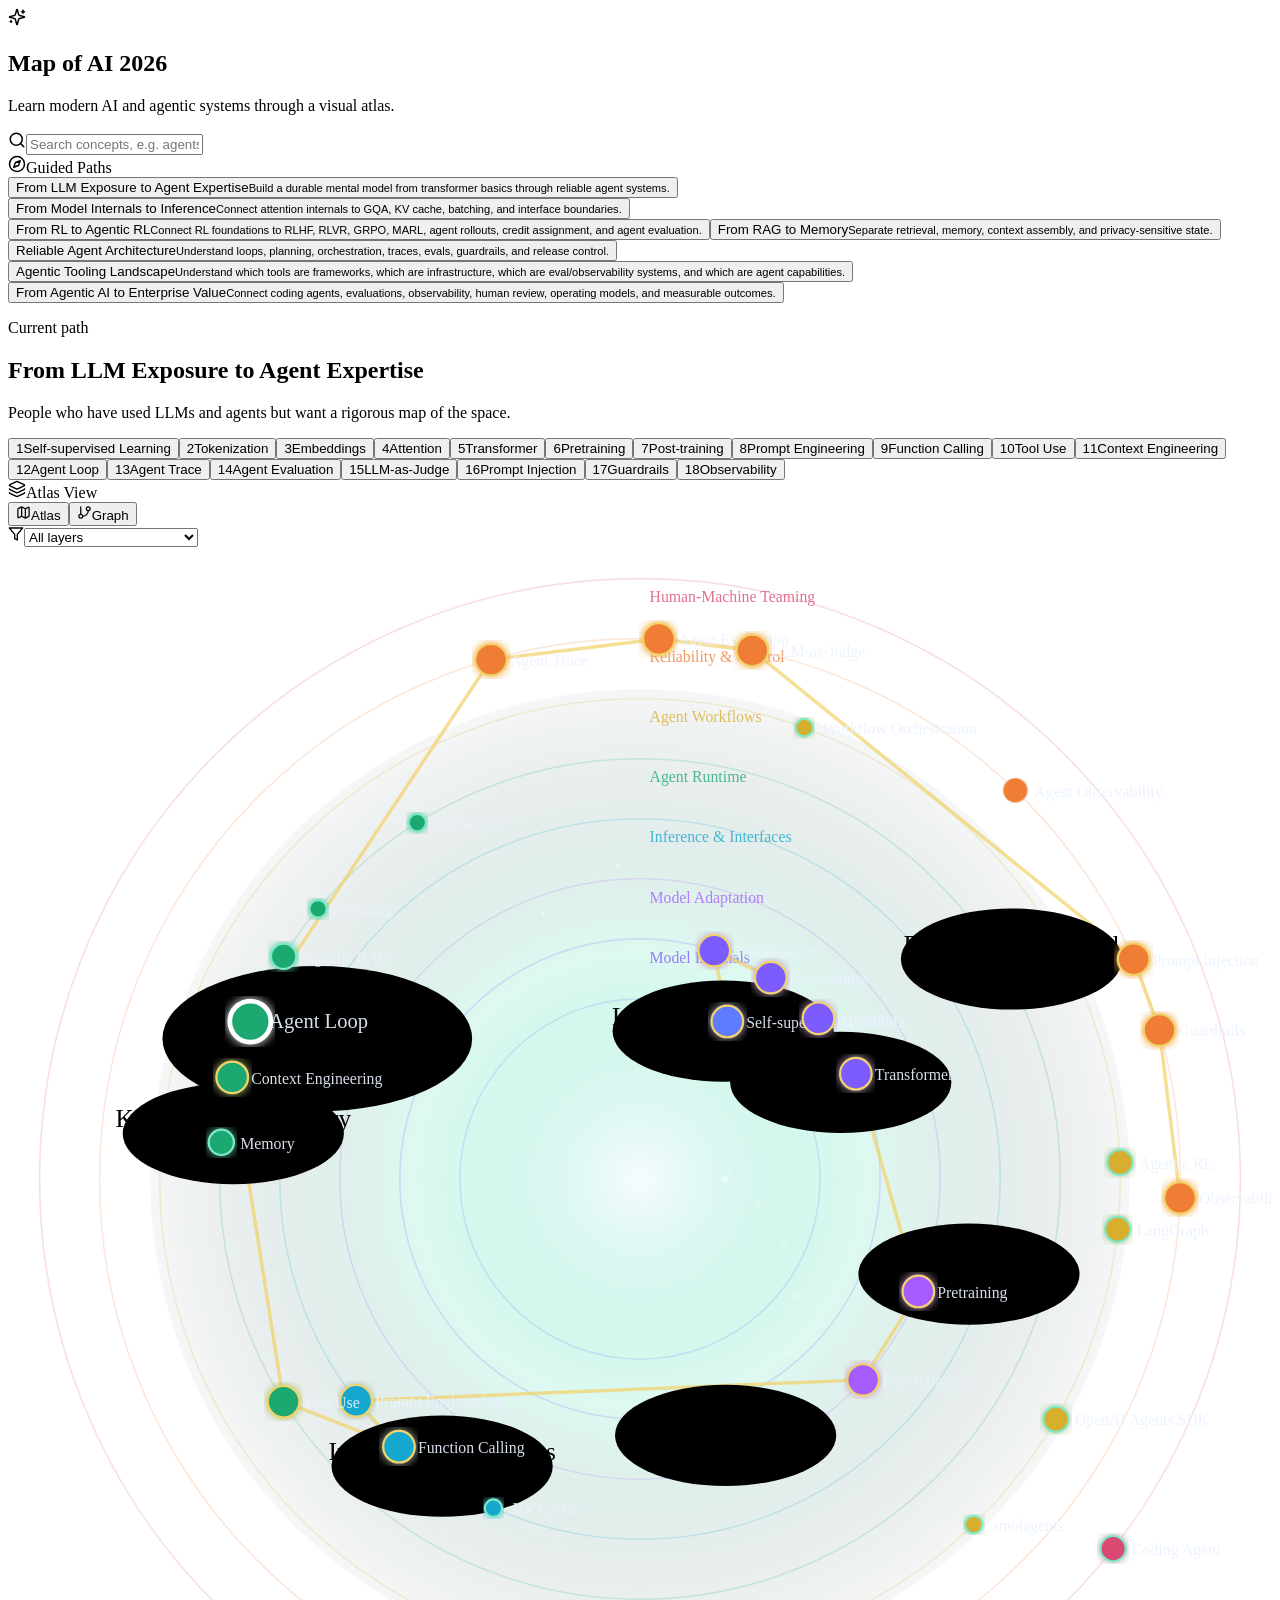
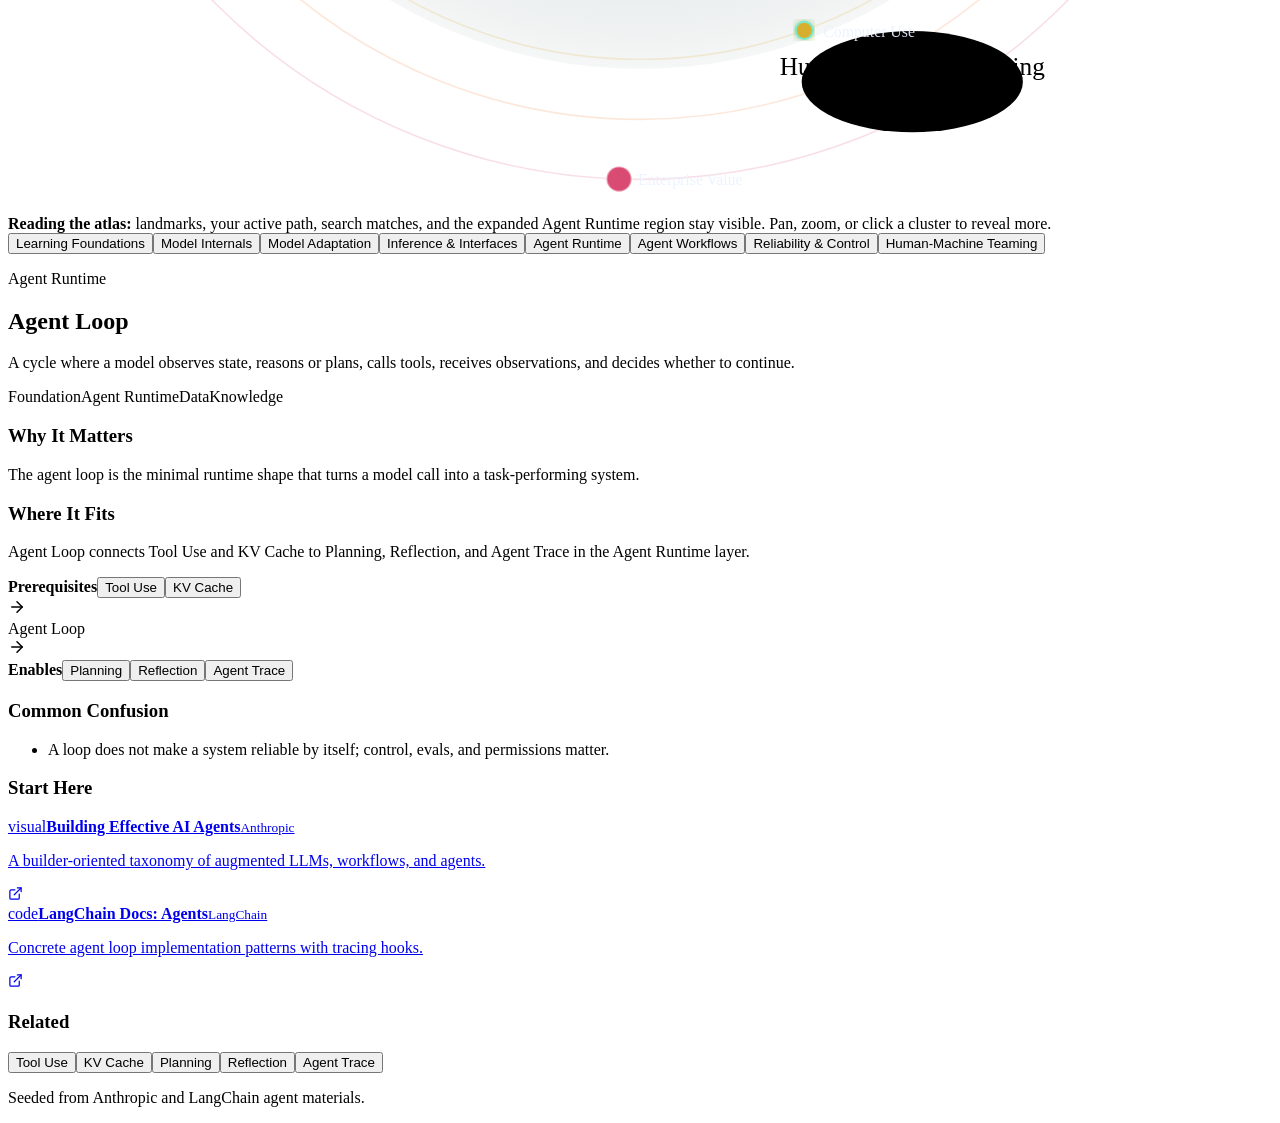
==== commit da3f2211: "Deploy generated site" ====
--- a/index.html
+++ b/index.html
@@ -1 +1 @@
-<!DOCTYPE html><html lang="en"><head><meta charSet="utf-8"/><meta name="viewport" content="width=device-width, initial-scale=1"/><link rel="stylesheet" href="/map-of-ai-site/_next/static/chunks/0dwen-7qq_sgy.css" data-precedence="next"/><link rel="preload" as="script" fetchPriority="low" href="/map-of-ai-site/_next/static/chunks/1jq4o6yq14o4c.js"/><script src="/map-of-ai-site/_next/static/chunks/2tclw6-lgu1bq.js" async=""></script><script src="/map-of-ai-site/_next/static/chunks/2nykiepra7i1k.js" async=""></script><script src="/map-of-ai-site/_next/static/chunks/turbopack-2g-9s8759-uyg.js" async=""></script><script src="/map-of-ai-site/_next/static/chunks/158myu8e_yme3.js" async=""></script><script src="/map-of-ai-site/_next/static/chunks/3kl5a__eutz0d.js" async=""></script><title>Map of AI 2026</title><meta name="description" content="Learn modern AI and agentic systems through a visual atlas."/><script src="/map-of-ai-site/_next/static/chunks/0cz1d0mv5g_q7.js" noModule=""></script></head><body><div hidden=""><!--$--><!--/$--></div><main class="appFrame"><section class="topBar" aria-label="Map controls"><div class="brandBlock"><div class="brandMark"><svg xmlns="http://www.w3.org/2000/svg" width="18" height="18" viewBox="0 0 24 24" fill="none" stroke="currentColor" stroke-width="2" stroke-linecap="round" stroke-linejoin="round" class="lucide lucide-sparkles"><path d="M9.937 15.5A2 2 0 0 0 8.5 14.063l-6.135-1.582a.5.5 0 0 1 0-.962L8.5 9.936A2 2 0 0 0 9.937 8.5l1.582-6.135a.5.5 0 0 1 .963 0L14.063 8.5A2 2 0 0 0 15.5 9.937l6.135 1.581a.5.5 0 0 1 0 .964L15.5 14.063a2 2 0 0 0-1.437 1.437l-1.582 6.135a.5.5 0 0 1-.963 0z"></path><path d="M20 3v4"></path><path d="M22 5h-4"></path><path d="M4 17v2"></path><path d="M5 18H3"></path></svg></div><div><h1>Map of AI 2026</h1><p class="subtitle">Learn modern AI and agentic systems through a visual atlas.</p></div></div><label class="searchBox"><svg xmlns="http://www.w3.org/2000/svg" width="18" height="18" viewBox="0 0 24 24" fill="none" stroke="currentColor" stroke-width="2" stroke-linecap="round" stroke-linejoin="round" class="lucide lucide-search"><circle cx="11" cy="11" r="8"></circle><path d="m21 21-4.3-4.3"></path></svg><input placeholder="Search concepts, e.g. agents, RAG, evals" value=""/></label></section><section class="workspace"><aside class="leftRail" aria-label="Guided paths"><div class="panelHeader"><svg xmlns="http://www.w3.org/2000/svg" width="18" height="18" viewBox="0 0 24 24" fill="none" stroke="currentColor" stroke-width="2" stroke-linecap="round" stroke-linejoin="round" class="lucide lucide-compass"><path d="m16.24 7.76-1.804 5.411a2 2 0 0 1-1.265 1.265L7.76 16.24l1.804-5.411a2 2 0 0 1 1.265-1.265z"></path><circle cx="12" cy="12" r="10"></circle></svg><span>Guided Paths</span></div><div class="pathList"><button class="pathCard active"><span>From LLM Exposure to Agent Expertise</span><small>Build a durable mental model from transformer basics through reliable agent systems.</small></button><button class="pathCard"><span>From Model Internals to Inference</span><small>Connect attention internals to GQA, KV cache, batching, and interface boundaries.</small></button><button class="pathCard"><span>From RL to Agentic RL</span><small>Connect RL foundations to RLHF, RLVR, GRPO, MARL, agent rollouts, credit assignment, and agent evaluation.</small></button><button class="pathCard"><span>From RAG to Memory</span><small>Separate retrieval, memory, context assembly, and privacy-sensitive state.</small></button><button class="pathCard"><span>Reliable Agent Architecture</span><small>Understand loops, planning, orchestration, traces, evals, guardrails, and release control.</small></button><button class="pathCard"><span>From Agentic AI to Enterprise Value</span><small>Connect coding agents, evaluations, observability, human review, operating models, and measurable outcomes.</small></button></div><div class="pathDetail"><p class="eyebrow">Current path</p><h2>From LLM Exposure to Agent Expertise</h2><p>People who have used LLMs and agents but want a rigorous map of the space.</p><div class="pathSteps"><button class="stepChip"><span>1</span>Self-supervised Learning</button><button class="stepChip"><span>2</span>Tokenization</button><button class="stepChip"><span>3</span>Embeddings</button><button class="stepChip"><span>4</span>Attention</button><button class="stepChip"><span>5</span>Transformer</button><button class="stepChip"><span>6</span>Pretraining</button><button class="stepChip"><span>7</span>Post-training</button><button class="stepChip"><span>8</span>Prompt Engineering</button><button class="stepChip"><span>9</span>Function Calling</button><button class="stepChip"><span>10</span>Tool Use</button><button class="stepChip"><span>11</span>Context Engineering</button><button class="stepChip active"><span>12</span>Agent Loop</button><button class="stepChip"><span>13</span>Agent Trace</button><button class="stepChip"><span>14</span>Agent Evaluation</button><button class="stepChip"><span>15</span>LLM-as-Judge</button><button class="stepChip"><span>16</span>Prompt Injection</button><button class="stepChip"><span>17</span>Guardrails</button><button class="stepChip"><span>18</span>Observability</button></div></div></aside><section class="mapStage" aria-label="AI Systems Galaxy"><div class="modeStrip"><div class="modeLabel"><svg xmlns="http://www.w3.org/2000/svg" width="18" height="18" viewBox="0 0 24 24" fill="none" stroke="currentColor" stroke-width="2" stroke-linecap="round" stroke-linejoin="round" class="lucide lucide-layers"><path d="M12.83 2.18a2 2 0 0 0-1.66 0L2.6 6.08a1 1 0 0 0 0 1.83l8.58 3.91a2 2 0 0 0 1.66 0l8.58-3.9a1 1 0 0 0 0-1.83z"></path><path d="M2 12a1 1 0 0 0 .58.91l8.6 3.91a2 2 0 0 0 1.65 0l8.58-3.9A1 1 0 0 0 22 12"></path><path d="M2 17a1 1 0 0 0 .58.91l8.6 3.91a2 2 0 0 0 1.65 0l8.58-3.9A1 1 0 0 0 22 17"></path></svg><span>Atlas View</span></div><div class="mapControls"><div class="segmentedControl" aria-label="Map mode"><button class="active"><svg xmlns="http://www.w3.org/2000/svg" width="15" height="15" viewBox="0 0 24 24" fill="none" stroke="currentColor" stroke-width="2" stroke-linecap="round" stroke-linejoin="round" class="lucide lucide-map"><path d="M14.106 5.553a2 2 0 0 0 1.788 0l3.659-1.83A1 1 0 0 1 21 4.619v12.764a1 1 0 0 1-.553.894l-4.553 2.277a2 2 0 0 1-1.788 0l-4.212-2.106a2 2 0 0 0-1.788 0l-3.659 1.83A1 1 0 0 1 3 19.381V6.618a1 1 0 0 1 .553-.894l4.553-2.277a2 2 0 0 1 1.788 0z"></path><path d="M15 5.764v15"></path><path d="M9 3.236v15"></path></svg>Atlas</button><button class=""><svg xmlns="http://www.w3.org/2000/svg" width="15" height="15" viewBox="0 0 24 24" fill="none" stroke="currentColor" stroke-width="2" stroke-linecap="round" stroke-linejoin="round" class="lucide lucide-git-branch"><line x1="6" x2="6" y1="3" y2="15"></line><circle cx="18" cy="6" r="3"></circle><circle cx="6" cy="18" r="3"></circle><path d="M18 9a9 9 0 0 1-9 9"></path></svg>Graph</button></div><label class="layerFilter"><svg xmlns="http://www.w3.org/2000/svg" width="16" height="16" viewBox="0 0 24 24" fill="none" stroke="currentColor" stroke-width="2" stroke-linecap="round" stroke-linejoin="round" class="lucide lucide-filter"><polygon points="22 3 2 3 10 12.46 10 19 14 21 14 12.46 22 3"></polygon></svg><select><option value="all" selected="">All layers</option><option value="1">Learning Foundations</option><option value="2">Model Internals</option><option value="3">Model Adaptation</option><option value="4">Inference &amp; Interfaces</option><option value="5">Agent Runtime</option><option value="6">Agent Workflows</option><option value="7">Reliability &amp; Control</option><option value="8">Human-Machine Teaming</option></select></label></div></div><div class="galaxyFrame"><svg viewBox="0 0 800 800" role="img" aria-label="Concentric AI concept galaxy"><defs><radialGradient id="coreGlow" cx="50%" cy="50%" r="55%"><stop offset="0%" stop-color="#f7fbff" stop-opacity="0.92"></stop><stop offset="42%" stop-color="#7ee8c8" stop-opacity="0.26"></stop><stop offset="100%" stop-color="#030b18" stop-opacity="0"></stop></radialGradient><filter id="nodeGlow"><feGaussianBlur stdDeviation="3" result="blur"></feGaussianBlur><feMerge><feMergeNode in="blur"></feMergeNode><feMergeNode in="SourceGraphic"></feMergeNode></feMerge></filter></defs><rect width="800" height="800" fill="transparent"></rect><g transform="translate(0,0) scale(1)"><circle cx="400" cy="400" r="310" fill="url(#coreGlow)"></circle><g><circle cx="400" cy="400" r="114" fill="none" stroke="#5f7cff" stroke-opacity="0.18"></circle><text x="406" y="301" fill="#5f7cff" opacity="0.78" font-size="10">Learning Foundations</text></g><g><circle cx="400" cy="400" r="152" fill="none" stroke="#7c5cff" stroke-opacity="0.18"></circle><text x="406" y="263" fill="#7c5cff" opacity="0.78" font-size="10">Model Internals</text></g><g><circle cx="400" cy="400" r="190" fill="none" stroke="#a55cff" stroke-opacity="0.18"></circle><text x="406" y="225" fill="#a55cff" opacity="0.78" font-size="10">Model Adaptation</text></g><g><circle cx="400" cy="400" r="228" fill="none" stroke="#19a7ce" stroke-opacity="0.18"></circle><text x="406" y="187" fill="#19a7ce" opacity="0.78" font-size="10">Inference &amp; Interfaces</text></g><g><circle cx="400" cy="400" r="266" fill="none" stroke="#1fa971" stroke-opacity="0.18"></circle><text x="406" y="149" fill="#1fa971" opacity="0.78" font-size="10">Agent Runtime</text></g><g><circle cx="400" cy="400" r="304" fill="none" stroke="#d8ae2f" stroke-opacity="0.18"></circle><text x="406" y="111" fill="#d8ae2f" opacity="0.78" font-size="10">Agent Workflows</text></g><g><circle cx="400" cy="400" r="342" fill="none" stroke="#ef7d35" stroke-opacity="0.18"></circle><text x="406" y="73" fill="#ef7d35" opacity="0.78" font-size="10">Reliability &amp; Control</text></g><g><circle cx="400" cy="400" r="380" fill="none" stroke="#d94b72" stroke-opacity="0.18"></circle><text x="406" y="35" fill="#d94b72" opacity="0.78" font-size="10">Human-Machine Teaming</text></g><circle cx="454" cy="400" r="1.8" fill="#ffffff" opacity="0.52"></circle><circle cx="485.6604" cy="514.5046" r="1" fill="#ffffff" opacity="0.25"></circle><circle cx="334.4968" cy="622.5608" r="1" fill="#ffffff" opacity="0.25"></circle><circle cx="99.1325" cy="511.8916" r="1" fill="#ffffff" opacity="0.25"></circle><circle cx="307.5377" cy="340.4121" r="1" fill="#ffffff" opacity="0.25"></circle><circle cx="386.1185" cy="201.4848" r="1" fill="#ffffff" opacity="0.52"></circle><circle cx="618.0146" cy="211.8149" r="1" fill="#ffffff" opacity="0.25"></circle><circle cx="475.2038" cy="416.5346" r="1.8" fill="#ffffff" opacity="0.25"></circle><circle cx="468.5753" cy="551.1735" r="1" fill="#ffffff" opacity="0.25"></circle><circle cx="277.1528" cy="623.4582" r="1" fill="#ffffff" opacity="0.25"></circle><circle cx="59.3478" cy="447.8755" r="1" fill="#ffffff" opacity="0.52"></circle><circle cx="306.2837" cy="305.6271" r="1" fill="#ffffff" opacity="0.25"></circle><circle cx="432.4304" cy="180.3815" r="1" fill="#ffffff" opacity="0.25"></circle><circle cx="673.5707" cy="252.0809" r="1" fill="#ffffff" opacity="0.25"></circle><circle cx="490.7777" cy="441.9452" r="1.8" fill="#ffffff" opacity="0.25"></circle><circle cx="439.2953" cy="584.8699" r="1" fill="#ffffff" opacity="0.52"></circle><circle cx="216.8843" cy="609.1713" r="1" fill="#ffffff" opacity="0.25"></circle><circle cx="333.1975" cy="394.8598" r="1" fill="#ffffff" opacity="0.25"></circle><circle cx="316.411" cy="268.2848" r="1" fill="#ffffff" opacity="0.25"></circle><circle cx="487.0012" cy="170.9677" r="1" fill="#ffffff" opacity="0.25"></circle><circle cx="721.0614" cy="307.9371" r="1" fill="#ffffff" opacity="0.52"></circle><circle cx="497.9732" cy="474.3657" r="1.8" fill="#ffffff" opacity="0.25"></circle><circle cx="398.52" cy="611.9948" r="1" fill="#ffffff" opacity="0.25"></circle><circle cx="157.727" cy="578.6191" r="1" fill="#ffffff" opacity="0.25"></circle><circle cx="313.8412" cy="373.9871" r="1" fill="#ffffff" opacity="0.25"></circle><circle cx="338.7784" cy="231.795" r="1" fill="#ffffff" opacity="0.52"></circle><circle cx="546.7469" cy="175.7472" r="1" fill="#ffffff" opacity="0.25"></circle><circle cx="456.8875" cy="396.4209" r="1" fill="#ffffff" opacity="0.25"></circle><circle cx="494.6255" cy="511.1846" r="1.8" fill="#ffffff" opacity="0.25"></circle><circle cx="347.9361" cy="629.1601" r="1" fill="#ffffff" opacity="0.25"></circle><circle cx="104.0113" cy="531.7827" r="1" fill="#ffffff" opacity="0.52"></circle><circle cx="301.3598" cy="344.8719" r="1" fill="#ffffff" opacity="0.25"></circle><circle cx="373.2842" cy="199.7745" r="1" fill="#ffffff" opacity="0.25"></circle><circle cx="607.9115" cy="196.398" r="1" fill="#ffffff" opacity="0.25"></circle><circle cx="479.0583" cy="412.2389" r="1" fill="#ffffff" opacity="0.25"></circle><circle cx="479.3407" cy="549.2181" r="1.8" fill="#ffffff" opacity="0.52"></circle><circle cx="290.1489" cy="633.4454" r="1" fill="#ffffff" opacity="0.25"></circle><circle cx="60.0874" cy="469.774" r="1" fill="#ffffff" opacity="0.25"></circle><circle cx="298.2995" cy="309.706" r="1" fill="#ffffff" opacity="0.25"></circle><circle cx="418.8275" cy="175.7891" r="1" fill="#ffffff" opacity="0.25"></circle><circle cx="666.2871" cy="233.6054" r="1" fill="#ffffff" opacity="0.52"></circle><circle cx="496.0294" cy="437.2473" r="1" fill="#ffffff" opacity="0.25"></circle><circle cx="451.6326" cy="584.9272" r="1.8" fill="#ffffff" opacity="0.25"></circle><circle cx="228.5492" cy="622.6334" r="1" fill="#ffffff" opacity="0.25"></circle><circle cx="330.0068" cy="399.0226" r="1" fill="#ffffff" opacity="0.25"></circle><circle cx="306.5421" cy="271.3663" r="1" fill="#ffffff" opacity="0.52"></circle><circle cx="473.3356" cy="163.091" r="1" fill="#ffffff" opacity="0.25"></circle><circle cx="717.4734" cy="286.9528" r="1" fill="#ffffff" opacity="0.25"></circle><line x1="455.2683" y1="300.2934" x2="446.9706" y2="255.4394" stroke="#f2d36b" stroke-width="2.2" stroke-opacity="0.72"></line><line x1="446.9706" y1="255.4394" x2="482.7851" y2="272.5221" stroke="#f2d36b" stroke-width="2.2" stroke-opacity="0.72"></line><line x1="482.7851" y1="272.5221" x2="512.958" y2="298.2921" stroke="#f2d36b" stroke-width="2.2" stroke-opacity="0.72"></line><line x1="512.958" y1="298.2921" x2="536.6167" y2="333.3676" stroke="#f2d36b" stroke-width="2.2" stroke-opacity="0.72"></line><line x1="536.6167" y1="333.3676" x2="576.1649" y2="471.1753" stroke="#f2d36b" stroke-width="2.2" stroke-opacity="0.72"></line><line x1="576.1649" y1="471.1753" x2="541.1975" y2="527.1348" stroke="#f2d36b" stroke-width="2.2" stroke-opacity="0.72"></line><line x1="541.1975" y1="527.1348" x2="220.3335" y2="540.3708" stroke="#f2d36b" stroke-width="2.2" stroke-opacity="0.72"></line><line x1="220.3335" y1="540.3708" x2="247.4382" y2="569.437" stroke="#f2d36b" stroke-width="2.2" stroke-opacity="0.72"></line><line x1="247.4382" y1="569.437" x2="174.4192" y2="540.9585" stroke="#f2d36b" stroke-width="2.2" stroke-opacity="0.72"></line><line x1="174.4192" y1="540.9585" x2="141.9013" y2="335.6488" stroke="#f2d36b" stroke-width="2.2" stroke-opacity="0.72"></line><line x1="141.9013" y1="335.6488" x2="153.3691" y2="300.3546" stroke="#f2d36b" stroke-width="2.2" stroke-opacity="0.72"></line><line x1="153.3691" y1="300.3546" x2="305.732" y2="71.2485" stroke="#f2d36b" stroke-width="2.2" stroke-opacity="0.72"></line><line x1="305.732" y1="71.2485" x2="411.9356" y2="58.2083" stroke="#f2d36b" stroke-width="2.2" stroke-opacity="0.72"></line><line x1="411.9356" y1="58.2083" x2="471.1058" y2="65.4735" stroke="#f2d36b" stroke-width="2.2" stroke-opacity="0.72"></line><line x1="471.1058" y1="65.4735" x2="712.4325" y2="260.8961" stroke="#f2d36b" stroke-width="2.2" stroke-opacity="0.72"></line><line x1="712.4325" y1="260.8961" x2="728.7515" y2="305.732" stroke="#f2d36b" stroke-width="2.2" stroke-opacity="0.72"></line><line x1="728.7515" y1="305.732" x2="741.7917" y2="411.9356" stroke="#f2d36b" stroke-width="2.2" stroke-opacity="0.72"></line><g class="clusterRegion" role="button" tabindex="0" aria-label="Learning Foundations cluster"><ellipse cx="441.6404" cy="298.1154" rx="70" ry="32"></ellipse><text x="441.6404" y="294.1154" text-anchor="middle">Learning Foundations</text><text x="441.6404" y="310.1154" text-anchor="middle" class="clusterCount">4<!-- --> seed concepts</text></g><g class="clusterRegion" role="button" tabindex="0" aria-label="Model Internals cluster"><ellipse cx="519.8547" cy="325.8378" rx="70" ry="32"></ellipse><text x="519.8547" y="321.8378" text-anchor="middle">Model Internals</text><text x="519.8547" y="337.8378" text-anchor="middle" class="clusterCount">6<!-- --> seed concepts</text></g><g class="clusterRegion" role="button" tabindex="0" aria-label="Model Adaptation cluster"><ellipse cx="479.2027" cy="556.8852" rx="70" ry="32"></ellipse><text x="479.2027" y="552.8852" text-anchor="middle">Model Adaptation</text><text x="479.2027" y="568.8852" text-anchor="middle" class="clusterCount">8<!-- --> seed concepts</text></g><g class="clusterRegion" role="button" tabindex="0" aria-label="Inference &amp; Interfaces cluster"><ellipse cx="288.791" cy="586.3071" rx="70" ry="32"></ellipse><text x="288.791" y="582.3071" text-anchor="middle">Inference &amp; Interfaces</text><text x="288.791" y="598.3071" text-anchor="middle" class="clusterCount">4<!-- --> seed concepts</text></g><g class="clusterRegion" role="button" tabindex="0" aria-label="Knowledge &amp; Memory cluster"><ellipse cx="139.6049" cy="392.2722" rx="70" ry="32"></ellipse><text x="139.6049" y="388.2722" text-anchor="middle">Knowledge &amp; Memory</text><text x="139.6049" y="404.2722" text-anchor="middle" class="clusterCount">3<!-- --> seed concepts</text></g><g class="clusterRegion active" role="button" tabindex="0" aria-label="Agent Runtime cluster"><ellipse cx="195.7655" cy="311.1877" rx="98" ry="46"></ellipse><text x="195.7655" y="307.1877" text-anchor="middle">Agent Runtime</text><text x="195.7655" y="323.1877" text-anchor="middle" class="clusterCount">4<!-- --> seed concepts</text></g><g class="clusterRegion" role="button" tabindex="0" aria-label="Agent Workflows cluster"><ellipse cx="634.9825" cy="243.7018" rx="70" ry="32"></ellipse><text x="634.9825" y="239.7018" text-anchor="middle">Agent Workflows</text><text x="634.9825" y="255.7018" text-anchor="middle" class="clusterCount">7<!-- --> seed concepts</text></g><g class="clusterRegion" role="button" tabindex="0" aria-label="Reliability &amp; Control cluster"><ellipse cx="585.0595" cy="248.3466" rx="70" ry="32"></ellipse><text x="585.0595" y="244.3466" text-anchor="middle">Reliability &amp; Control</text><text x="585.0595" y="260.34659999999997" text-anchor="middle" class="clusterCount">10<!-- --> seed concepts</text></g><g class="clusterRegion" role="button" tabindex="0" aria-label="Human-Machine Teaming cluster"><ellipse cx="550.8545" cy="723.5084" rx="70" ry="32"></ellipse><text x="550.8545" y="719.5084" text-anchor="middle">Human-Machine Teaming</text><text x="550.8545" y="735.5084" text-anchor="middle" class="clusterCount">4<!-- --> seed concepts</text></g><g class="galaxyNode visible" transform="translate(455.2683, 300.2934)" tabindex="0" role="button" aria-label="Self-supervised Learning"><circle r="10" fill="#5f7cff" stroke="#f2d36b" stroke-width="1.4" filter="url(#nodeGlow)"></circle><text x="12" y="4" fill="#eaf2ff" font-size="10" opacity="0.92">Self-supervised Learning</text></g><g class="galaxyNode visible" transform="translate(446.9706, 255.4394)" tabindex="0" role="button" aria-label="Tokenization"><circle r="10" fill="#7c5cff" stroke="#f2d36b" stroke-width="1.4" filter="url(#nodeGlow)"></circle><text x="12" y="4" fill="#eaf2ff" font-size="10" opacity="0.92">Tokenization</text></g><g class="galaxyNode visible" transform="translate(482.7851, 272.5221)" tabindex="0" role="button" aria-label="Embeddings"><circle r="10" fill="#7c5cff" stroke="#f2d36b" stroke-width="1.4" filter="url(#nodeGlow)"></circle><text x="12" y="4" fill="#eaf2ff" font-size="10" opacity="0.92">Embeddings</text></g><g class="galaxyNode visible" transform="translate(512.958, 298.2921)" tabindex="0" role="button" aria-label="Attention"><circle r="10" fill="#7c5cff" stroke="#f2d36b" stroke-width="1.4" filter="url(#nodeGlow)"></circle><text x="12" y="4" fill="#eaf2ff" font-size="10" opacity="0.92">Attention</text></g><g class="galaxyNode visible" transform="translate(536.6167, 333.3676)" tabindex="0" role="button" aria-label="Transformer"><circle r="10" fill="#7c5cff" stroke="#f2d36b" stroke-width="1.4" filter="url(#nodeGlow)"></circle><text x="12" y="4" fill="#eaf2ff" font-size="10" opacity="0.92">Transformer</text></g><g class="galaxyNode visible" transform="translate(576.1649, 471.1753)" tabindex="0" role="button" aria-label="Pretraining"><circle r="10" fill="#a55cff" stroke="#f2d36b" stroke-width="1.4" filter="url(#nodeGlow)"></circle><text x="12" y="4" fill="#eaf2ff" font-size="10" opacity="0.92">Pretraining</text></g><g class="galaxyNode visible" transform="translate(541.1975, 527.1348)" tabindex="0" role="button" aria-label="Post-training"><circle r="10" fill="#a55cff" stroke="#f2d36b" stroke-width="1.4" filter="url(#nodeGlow)"></circle><text x="12" y="4" fill="#eaf2ff" font-size="10" opacity="0.92">Post-training</text></g><g class="galaxyNode visible" transform="translate(307.264, 608.2884)" tabindex="0" role="button" aria-label="KV Cache"><circle r="5.5" fill="#19a7ce" stroke="#7ee8c8" stroke-width="1.4" filter="url(#nodeGlow)"></circle><text x="12" y="4" fill="#eaf2ff" font-size="10" opacity="0.92">KV Cache</text></g><g class="galaxyNode visible" transform="translate(247.4382, 569.437)" tabindex="0" role="button" aria-label="Function Calling"><circle r="10" fill="#19a7ce" stroke="#f2d36b" stroke-width="1.4" filter="url(#nodeGlow)"></circle><text x="12" y="4" fill="#eaf2ff" font-size="10" opacity="0.92">Function Calling</text></g><g class="galaxyNode visible" transform="translate(220.3335, 540.3708)" tabindex="0" role="button" aria-label="Prompt Engineering"><circle r="10" fill="#19a7ce" stroke="#f2d36b" stroke-width="1.4" filter="url(#nodeGlow)"></circle><text x="12" y="4" fill="#eaf2ff" font-size="10" opacity="0.92">Prompt Engineering</text></g><g class="galaxyNode visible" transform="translate(174.4192, 540.9585)" tabindex="0" role="button" aria-label="Tool Use"><circle r="10" fill="#1fa971" stroke="#f2d36b" stroke-width="1.4" filter="url(#nodeGlow)"></circle><text x="12" y="4" fill="#eaf2ff" font-size="10" opacity="0.92">Tool Use</text></g><g class="galaxyNode visible" transform="translate(135.0122, 376.8166)" tabindex="0" role="button" aria-label="Memory"><circle r="8" fill="#1fa971" stroke="#7ee8c8" stroke-width="1.4" filter="url(#nodeGlow)"></circle><text x="12" y="4" fill="#eaf2ff" font-size="10" opacity="0.92">Memory</text></g><g class="galaxyNode visible" transform="translate(141.9013, 335.6488)" tabindex="0" role="button" aria-label="Context Engineering"><circle r="10" fill="#1fa971" stroke="#f2d36b" stroke-width="1.4" filter="url(#nodeGlow)"></circle><text x="12" y="4" fill="#eaf2ff" font-size="10" opacity="0.92">Context Engineering</text></g><g class="galaxyNode visible" transform="translate(153.3691, 300.3546)" tabindex="0" role="button" aria-label="Agent Loop"><circle r="13" fill="#1fa971" stroke="#ffffff" stroke-width="3" filter="url(#nodeGlow)"></circle><text x="12" y="4" fill="#eaf2ff" font-size="13" opacity="0.92">Agent Loop</text></g><g class="galaxyNode visible" transform="translate(196.2322, 229.0185)" tabindex="0" role="button" aria-label="Planning"><circle r="5.5" fill="#1fa971" stroke="#7ee8c8" stroke-width="1.4" filter="url(#nodeGlow)"></circle><text x="12" y="4" fill="#eaf2ff" font-size="10" opacity="0.92">Planning</text></g><g class="galaxyNode visible" transform="translate(259.0415, 174.4192)" tabindex="0" role="button" aria-label="Reflection"><circle r="5.5" fill="#1fa971" stroke="#7ee8c8" stroke-width="1.4" filter="url(#nodeGlow)"></circle><text x="12" y="4" fill="#eaf2ff" font-size="10" opacity="0.92">Reflection</text></g><g class="galaxyNode visible" transform="translate(305.732, 71.2485)" tabindex="0" role="button" aria-label="Agent Trace"><circle r="10" fill="#ef7d35" stroke="#f2d36b" stroke-width="1.4" filter="url(#nodeGlow)"></circle><text x="12" y="4" fill="#eaf2ff" font-size="10" opacity="0.92">Agent Trace</text></g><g class="galaxyNode visible" transform="translate(411.9356, 58.2083)" tabindex="0" role="button" aria-label="Agent Evaluation"><circle r="10" fill="#ef7d35" stroke="#f2d36b" stroke-width="1.4" filter="url(#nodeGlow)"></circle><text x="12" y="4" fill="#eaf2ff" font-size="10" opacity="0.92">Agent Evaluation</text></g><g class="galaxyNode visible" transform="translate(471.1058, 65.4735)" tabindex="0" role="button" aria-label="LLM-as-Judge"><circle r="10" fill="#ef7d35" stroke="#f2d36b" stroke-width="1.4" filter="url(#nodeGlow)"></circle><text x="12" y="4" fill="#eaf2ff" font-size="10" opacity="0.92">LLM-as-Judge</text></g><g class="galaxyNode visible" transform="translate(503.9741, 114.3334)" tabindex="0" role="button" aria-label="Workflow Orchestration"><circle r="5.5" fill="#d8ae2f" stroke="#7ee8c8" stroke-width="1.4" filter="url(#nodeGlow)"></circle><text x="12" y="4" fill="#eaf2ff" font-size="10" opacity="0.92">Workflow Orchestration</text></g><g class="galaxyNode visible" transform="translate(703.8148, 389.3906)" tabindex="0" role="button" aria-label="Agentic RL"><circle r="8" fill="#d8ae2f" stroke="#7ee8c8" stroke-width="1.4" filter="url(#nodeGlow)"></circle><text x="12" y="4" fill="#eaf2ff" font-size="10" opacity="0.92">Agentic RL</text></g><g class="galaxyNode visible" transform="translate(712.4325, 260.8961)" tabindex="0" role="button" aria-label="Prompt Injection"><circle r="10" fill="#ef7d35" stroke="#f2d36b" stroke-width="1.4" filter="url(#nodeGlow)"></circle><text x="12" y="4" fill="#eaf2ff" font-size="10" opacity="0.92">Prompt Injection</text></g><g class="galaxyNode visible" transform="translate(728.7515, 305.732)" tabindex="0" role="button" aria-label="Guardrails"><circle r="10" fill="#ef7d35" stroke="#f2d36b" stroke-width="1.4" filter="url(#nodeGlow)"></circle><text x="12" y="4" fill="#eaf2ff" font-size="10" opacity="0.92">Guardrails</text></g><g class="galaxyNode visible" transform="translate(741.7917, 411.9356)" tabindex="0" role="button" aria-label="Observability"><circle r="10" fill="#ef7d35" stroke="#f2d36b" stroke-width="1.4" filter="url(#nodeGlow)"></circle><text x="12" y="4" fill="#eaf2ff" font-size="10" opacity="0.92">Observability</text></g><g class="galaxyNode visible" transform="translate(699.4441, 633.9514)" tabindex="0" role="button" aria-label="Coding Agent"><circle r="8" fill="#d94b72" stroke="#7ee8c8" stroke-width="1.4" filter="url(#nodeGlow)"></circle><text x="12" y="4" fill="#eaf2ff" font-size="10" opacity="0.92">Coding Agent</text></g><g class="galaxyNode visible" transform="translate(386.7382, 779.7685)" tabindex="0" role="button" aria-label="Enterprise Value"><circle r="8" fill="#d94b72" stroke="rgba(255,255,255,0.45)" stroke-width="1.4"></circle><text x="12" y="4" fill="#eaf2ff" font-size="10" opacity="0.92">Enterprise Value</text></g></g></svg></div><div class="mapCaption"><strong>Reading the atlas:</strong> landmarks, your active path, search matches, and the expanded<!-- --> <!-- -->Agent Runtime<!-- --> region stay visible. Pan, zoom, or click a cluster to reveal more.</div><div class="legendGrid"><button class="legendItem"><span style="background:#5f7cff"></span>Learning Foundations</button><button class="legendItem"><span style="background:#7c5cff"></span>Model Internals</button><button class="legendItem"><span style="background:#a55cff"></span>Model Adaptation</button><button class="legendItem"><span style="background:#19a7ce"></span>Inference &amp; Interfaces</button><button class="legendItem"><span style="background:#1fa971"></span>Agent Runtime</button><button class="legendItem"><span style="background:#d8ae2f"></span>Agent Workflows</button><button class="legendItem"><span style="background:#ef7d35"></span>Reliability &amp; Control</button><button class="legendItem"><span style="background:#d94b72"></span>Human-Machine Teaming</button></div></section><aside class="detailPanel" aria-label="Concept details"><div class="conceptHero" style="border-color:#1fa971"><p class="eyebrow">Agent Runtime</p><h2>Agent Loop</h2><p>A cycle where a model observes state, reasons or plans, calls tools, receives observations, and decides whether to continue.</p><div class="tagRow"><span>Foundation</span><span>Agent Runtime</span><span>Data</span><span>Knowledge</span></div></div><section class="detailSection"><h3>Why It Matters</h3><p>The agent loop is the minimal runtime shape that turns a model call into a task-performing system.</p></section><section class="detailSection atlasNote"><h3>Where It Fits</h3><p>Agent Loop connects Tool Use and KV Cache to Planning, Reflection, and Agent Trace in the Agent Runtime layer.</p></section><section class="miniDiagram" aria-label="Concept relationship diagram"><div><strong>Prerequisites</strong><button>Tool Use</button><button>KV Cache</button></div><svg xmlns="http://www.w3.org/2000/svg" width="18" height="18" viewBox="0 0 24 24" fill="none" stroke="currentColor" stroke-width="2" stroke-linecap="round" stroke-linejoin="round" class="lucide lucide-arrow-right"><path d="M5 12h14"></path><path d="m12 5 7 7-7 7"></path></svg><div class="currentNode">Agent Loop</div><svg xmlns="http://www.w3.org/2000/svg" width="18" height="18" viewBox="0 0 24 24" fill="none" stroke="currentColor" stroke-width="2" stroke-linecap="round" stroke-linejoin="round" class="lucide lucide-arrow-right"><path d="M5 12h14"></path><path d="m12 5 7 7-7 7"></path></svg><div><strong>Enables</strong><button>Planning</button><button>Reflection</button><button>Agent Trace</button></div></section><section class="detailSection"><h3>Common Confusion</h3><ul><li>A loop does not make a system reliable by itself; control, evals, and permissions matter.</li></ul></section><section class="detailSection"><h3>Start Here</h3><div class="resourceList"><a href="https://www.anthropic.com/research/building-effective-agents" target="_blank" rel="noreferrer" class="resourceCard"><div><span class="resourceType visual">visual</span><strong>Building Effective AI Agents</strong><small>Anthropic</small></div><p>A builder-oriented taxonomy of augmented LLMs, workflows, and agents.</p><svg xmlns="http://www.w3.org/2000/svg" width="15" height="15" viewBox="0 0 24 24" fill="none" stroke="currentColor" stroke-width="2" stroke-linecap="round" stroke-linejoin="round" class="lucide lucide-external-link"><path d="M15 3h6v6"></path><path d="M10 14 21 3"></path><path d="M18 13v6a2 2 0 0 1-2 2H5a2 2 0 0 1-2-2V8a2 2 0 0 1 2-2h6"></path></svg></a><a href="https://docs.langchain.com/oss/python/langchain/agents" target="_blank" rel="noreferrer" class="resourceCard"><div><span class="resourceType code">code</span><strong>LangChain Docs: Agents</strong><small>LangChain</small></div><p>Concrete agent loop implementation patterns with tracing hooks.</p><svg xmlns="http://www.w3.org/2000/svg" width="15" height="15" viewBox="0 0 24 24" fill="none" stroke="currentColor" stroke-width="2" stroke-linecap="round" stroke-linejoin="round" class="lucide lucide-external-link"><path d="M15 3h6v6"></path><path d="M10 14 21 3"></path><path d="M18 13v6a2 2 0 0 1-2 2H5a2 2 0 0 1-2-2V8a2 2 0 0 1 2-2h6"></path></svg></a></div></section><section class="detailSection"><h3>Related</h3><div class="relatedGrid"><button>Tool Use</button><button>KV Cache</button><button>Planning</button><button>Reflection</button><button>Agent Trace</button></div></section><p class="sourceNote">Seeded from Anthropic and LangChain agent materials.</p></aside></section></main><!--$--><!--/$--><script src="/map-of-ai-site/_next/static/chunks/1jq4o6yq14o4c.js" id="_R_" async=""></script><script>(self.__next_f=self.__next_f||[]).push([0])</script><script>self.__next_f.push([1,"1:\"$Sreact.fragment\"\n2:I[39756,[\"/map-of-ai-site/_next/static/chunks/158myu8e_yme3.js\"],\"default\"]\n3:I[37457,[\"/map-of-ai-site/_next/static/chunks/158myu8e_yme3.js\"],\"default\"]\n4:I[47257,[\"/map-of-ai-site/_next/static/chunks/158myu8e_yme3.js\"],\"ClientPageRoot\"]\n5:I[31713,[\"/map-of-ai-site/_next/static/chunks/158myu8e_yme3.js\",\"/map-of-ai-site/_next/static/chunks/3kl5a__eutz0d.js\"],\"default\"]\n8:I[97367,[\"/map-of-ai-site/_next/static/chunks/158myu8e_yme3.js\"],\"OutletBoundary\"]\n9:\"$Sreact.suspense\"\nb:I[97367,[\"/map-of-ai-site/_next/static/chunks/158myu8e_yme3.js\"],\"ViewportBoundary\"]\nd:I[97367,[\"/map-of-ai-site/_next/static/chunks/158myu8e_yme3.js\"],\"MetadataBoundary\"]\nf:I[68027,[\"/map-of-ai-site/_next/static/chunks/158myu8e_yme3.js\"],\"default\",1]\n:HL[\"/map-of-ai-site/_next/static/chunks/0dwen-7qq_sgy.css\",\"style\"]\n"])</script><script>self.__next_f.push([1,"0:{\"P\":null,\"c\":[\"\",\"\"],\"q\":\"\",\"i\":false,\"f\":[[[\"\",{\"children\":[\"__PAGE__\",{}]},\"$undefined\",\"$undefined\",16],[[\"$\",\"$1\",\"c\",{\"children\":[[[\"$\",\"link\",\"0\",{\"rel\":\"stylesheet\",\"href\":\"/map-of-ai-site/_next/static/chunks/0dwen-7qq_sgy.css\",\"precedence\":\"next\",\"crossOrigin\":\"$undefined\",\"nonce\":\"$undefined\"}],[\"$\",\"script\",\"script-0\",{\"src\":\"/map-of-ai-site/_next/static/chunks/158myu8e_yme3.js\",\"async\":true,\"nonce\":\"$undefined\"}]],[\"$\",\"html\",null,{\"lang\":\"en\",\"children\":[\"$\",\"body\",null,{\"children\":[\"$\",\"$L2\",null,{\"parallelRouterKey\":\"children\",\"error\":\"$undefined\",\"errorStyles\":\"$undefined\",\"errorScripts\":\"$undefined\",\"template\":[\"$\",\"$L3\",null,{}],\"templateStyles\":\"$undefined\",\"templateScripts\":\"$undefined\",\"notFound\":[[[\"$\",\"title\",null,{\"children\":\"404: This page could not be found.\"}],[\"$\",\"div\",null,{\"style\":{\"fontFamily\":\"system-ui,\\\"Segoe UI\\\",Roboto,Helvetica,Arial,sans-serif,\\\"Apple Color Emoji\\\",\\\"Segoe UI Emoji\\\"\",\"height\":\"100vh\",\"textAlign\":\"center\",\"display\":\"flex\",\"flexDirection\":\"column\",\"alignItems\":\"center\",\"justifyContent\":\"center\"},\"children\":[\"$\",\"div\",null,{\"children\":[[\"$\",\"style\",null,{\"dangerouslySetInnerHTML\":{\"__html\":\"body{color:#000;background:#fff;margin:0}.next-error-h1{border-right:1px solid rgba(0,0,0,.3)}@media (prefers-color-scheme:dark){body{color:#fff;background:#000}.next-error-h1{border-right:1px solid rgba(255,255,255,.3)}}\"}}],[\"$\",\"h1\",null,{\"className\":\"next-error-h1\",\"style\":{\"display\":\"inline-block\",\"margin\":\"0 20px 0 0\",\"padding\":\"0 23px 0 0\",\"fontSize\":24,\"fontWeight\":500,\"verticalAlign\":\"top\",\"lineHeight\":\"49px\"},\"children\":404}],[\"$\",\"div\",null,{\"style\":{\"display\":\"inline-block\"},\"children\":[\"$\",\"h2\",null,{\"style\":{\"fontSize\":14,\"fontWeight\":400,\"lineHeight\":\"49px\",\"margin\":0},\"children\":\"This page could not be found.\"}]}]]}]}]],[]],\"forbidden\":\"$undefined\",\"unauthorized\":\"$undefined\"}]}]}]]}],{\"children\":[[\"$\",\"$1\",\"c\",{\"children\":[[\"$\",\"$L4\",null,{\"Component\":\"$5\",\"serverProvidedParams\":{\"searchParams\":{},\"params\":{},\"promises\":[\"$@6\",\"$@7\"]}}],[[\"$\",\"script\",\"script-0\",{\"src\":\"/map-of-ai-site/_next/static/chunks/3kl5a__eutz0d.js\",\"async\":true,\"nonce\":\"$undefined\"}]],[\"$\",\"$L8\",null,{\"children\":[\"$\",\"$9\",null,{\"name\":\"Next.MetadataOutlet\",\"children\":\"$@a\"}]}]]}],{},null,false,null]},null,false,null],[\"$\",\"$1\",\"h\",{\"children\":[null,[\"$\",\"$Lb\",null,{\"children\":\"$Lc\"}],[\"$\",\"div\",null,{\"hidden\":true,\"children\":[\"$\",\"$Ld\",null,{\"children\":[\"$\",\"$9\",null,{\"name\":\"Next.Metadata\",\"children\":\"$Le\"}]}]}],null]}],false]],\"m\":\"$undefined\",\"G\":[\"$f\",[[\"$\",\"link\",\"0\",{\"rel\":\"stylesheet\",\"href\":\"/map-of-ai-site/_next/static/chunks/0dwen-7qq_sgy.css\",\"precedence\":\"next\",\"crossOrigin\":\"$undefined\",\"nonce\":\"$undefined\"}]]],\"S\":true,\"h\":null,\"s\":\"$undefined\",\"l\":\"$undefined\",\"p\":\"$undefined\",\"d\":\"$undefined\",\"b\":\"r5bwJEVTDrZcQA8D7pTQs\"}\n"])</script><script>self.__next_f.push([1,"6:{}\n7:\"$0:f:0:1:1:children:0:props:children:0:props:serverProvidedParams:params\"\n"])</script><script>self.__next_f.push([1,"c:[[\"$\",\"meta\",\"0\",{\"charSet\":\"utf-8\"}],[\"$\",\"meta\",\"1\",{\"name\":\"viewport\",\"content\":\"width=device-width, initial-scale=1\"}]]\n"])</script><script>self.__next_f.push([1,"a:null\ne:[[\"$\",\"title\",\"0\",{\"children\":\"Map of AI 2026\"}],[\"$\",\"meta\",\"1\",{\"name\":\"description\",\"content\":\"Learn modern AI and agentic systems through a visual atlas.\"}]]\n"])</script></body></html>+<!DOCTYPE html><html lang="en"><head><meta charSet="utf-8"/><meta name="viewport" content="width=device-width, initial-scale=1"/><link rel="stylesheet" href="/map-of-ai-site/_next/static/chunks/0dwen-7qq_sgy.css" data-precedence="next"/><link rel="preload" as="script" fetchPriority="low" href="/map-of-ai-site/_next/static/chunks/1jq4o6yq14o4c.js"/><script src="/map-of-ai-site/_next/static/chunks/2tclw6-lgu1bq.js" async=""></script><script src="/map-of-ai-site/_next/static/chunks/2nykiepra7i1k.js" async=""></script><script src="/map-of-ai-site/_next/static/chunks/turbopack-2g-9s8759-uyg.js" async=""></script><script src="/map-of-ai-site/_next/static/chunks/158myu8e_yme3.js" async=""></script><script src="/map-of-ai-site/_next/static/chunks/011eczvdub1rc.js" async=""></script><title>Map of AI 2026</title><meta name="description" content="Learn modern AI and agentic systems through a visual atlas."/><script src="/map-of-ai-site/_next/static/chunks/0cz1d0mv5g_q7.js" noModule=""></script></head><body><div hidden=""><!--$--><!--/$--></div><main class="appFrame"><section class="topBar" aria-label="Map controls"><div class="brandBlock"><div class="brandMark"><svg xmlns="http://www.w3.org/2000/svg" width="18" height="18" viewBox="0 0 24 24" fill="none" stroke="currentColor" stroke-width="2" stroke-linecap="round" stroke-linejoin="round" class="lucide lucide-sparkles"><path d="M9.937 15.5A2 2 0 0 0 8.5 14.063l-6.135-1.582a.5.5 0 0 1 0-.962L8.5 9.936A2 2 0 0 0 9.937 8.5l1.582-6.135a.5.5 0 0 1 .963 0L14.063 8.5A2 2 0 0 0 15.5 9.937l6.135 1.581a.5.5 0 0 1 0 .964L15.5 14.063a2 2 0 0 0-1.437 1.437l-1.582 6.135a.5.5 0 0 1-.963 0z"></path><path d="M20 3v4"></path><path d="M22 5h-4"></path><path d="M4 17v2"></path><path d="M5 18H3"></path></svg></div><div><h1>Map of AI 2026</h1><p class="subtitle">Learn modern AI and agentic systems through a visual atlas.</p></div></div><label class="searchBox"><svg xmlns="http://www.w3.org/2000/svg" width="18" height="18" viewBox="0 0 24 24" fill="none" stroke="currentColor" stroke-width="2" stroke-linecap="round" stroke-linejoin="round" class="lucide lucide-search"><circle cx="11" cy="11" r="8"></circle><path d="m21 21-4.3-4.3"></path></svg><input placeholder="Search concepts, e.g. agents, RAG, evals" value=""/></label></section><section class="workspace"><aside class="leftRail" aria-label="Guided paths"><div class="panelHeader"><svg xmlns="http://www.w3.org/2000/svg" width="18" height="18" viewBox="0 0 24 24" fill="none" stroke="currentColor" stroke-width="2" stroke-linecap="round" stroke-linejoin="round" class="lucide lucide-compass"><path d="m16.24 7.76-1.804 5.411a2 2 0 0 1-1.265 1.265L7.76 16.24l1.804-5.411a2 2 0 0 1 1.265-1.265z"></path><circle cx="12" cy="12" r="10"></circle></svg><span>Guided Paths</span></div><div class="pathList"><button class="pathCard active"><span>From LLM Exposure to Agent Expertise</span><small>Build a durable mental model from transformer basics through reliable agent systems.</small></button><button class="pathCard"><span>From Model Internals to Inference</span><small>Connect attention internals to GQA, KV cache, batching, and interface boundaries.</small></button><button class="pathCard"><span>From RL to Agentic RL</span><small>Connect RL foundations to RLHF, RLVR, GRPO, MARL, agent rollouts, credit assignment, and agent evaluation.</small></button><button class="pathCard"><span>From RAG to Memory</span><small>Separate retrieval, memory, context assembly, and privacy-sensitive state.</small></button><button class="pathCard"><span>Reliable Agent Architecture</span><small>Understand loops, planning, orchestration, traces, evals, guardrails, and release control.</small></button><button class="pathCard"><span>Agentic Tooling Landscape</span><small>Understand which tools are frameworks, which are infrastructure, which are eval/observability systems, and which are agent capabilities.</small></button><button class="pathCard"><span>From Agentic AI to Enterprise Value</span><small>Connect coding agents, evaluations, observability, human review, operating models, and measurable outcomes.</small></button></div><div class="pathDetail"><p class="eyebrow">Current path</p><h2>From LLM Exposure to Agent Expertise</h2><p>People who have used LLMs and agents but want a rigorous map of the space.</p><div class="pathSteps"><button class="stepChip"><span>1</span>Self-supervised Learning</button><button class="stepChip"><span>2</span>Tokenization</button><button class="stepChip"><span>3</span>Embeddings</button><button class="stepChip"><span>4</span>Attention</button><button class="stepChip"><span>5</span>Transformer</button><button class="stepChip"><span>6</span>Pretraining</button><button class="stepChip"><span>7</span>Post-training</button><button class="stepChip"><span>8</span>Prompt Engineering</button><button class="stepChip"><span>9</span>Function Calling</button><button class="stepChip"><span>10</span>Tool Use</button><button class="stepChip"><span>11</span>Context Engineering</button><button class="stepChip active"><span>12</span>Agent Loop</button><button class="stepChip"><span>13</span>Agent Trace</button><button class="stepChip"><span>14</span>Agent Evaluation</button><button class="stepChip"><span>15</span>LLM-as-Judge</button><button class="stepChip"><span>16</span>Prompt Injection</button><button class="stepChip"><span>17</span>Guardrails</button><button class="stepChip"><span>18</span>Observability</button></div></div></aside><section class="mapStage" aria-label="AI Systems Galaxy"><div class="modeStrip"><div class="modeLabel"><svg xmlns="http://www.w3.org/2000/svg" width="18" height="18" viewBox="0 0 24 24" fill="none" stroke="currentColor" stroke-width="2" stroke-linecap="round" stroke-linejoin="round" class="lucide lucide-layers"><path d="M12.83 2.18a2 2 0 0 0-1.66 0L2.6 6.08a1 1 0 0 0 0 1.83l8.58 3.91a2 2 0 0 0 1.66 0l8.58-3.9a1 1 0 0 0 0-1.83z"></path><path d="M2 12a1 1 0 0 0 .58.91l8.6 3.91a2 2 0 0 0 1.65 0l8.58-3.9A1 1 0 0 0 22 12"></path><path d="M2 17a1 1 0 0 0 .58.91l8.6 3.91a2 2 0 0 0 1.65 0l8.58-3.9A1 1 0 0 0 22 17"></path></svg><span>Atlas View</span></div><div class="mapControls"><div class="segmentedControl" aria-label="Map mode"><button class="active"><svg xmlns="http://www.w3.org/2000/svg" width="15" height="15" viewBox="0 0 24 24" fill="none" stroke="currentColor" stroke-width="2" stroke-linecap="round" stroke-linejoin="round" class="lucide lucide-map"><path d="M14.106 5.553a2 2 0 0 0 1.788 0l3.659-1.83A1 1 0 0 1 21 4.619v12.764a1 1 0 0 1-.553.894l-4.553 2.277a2 2 0 0 1-1.788 0l-4.212-2.106a2 2 0 0 0-1.788 0l-3.659 1.83A1 1 0 0 1 3 19.381V6.618a1 1 0 0 1 .553-.894l4.553-2.277a2 2 0 0 1 1.788 0z"></path><path d="M15 5.764v15"></path><path d="M9 3.236v15"></path></svg>Atlas</button><button class=""><svg xmlns="http://www.w3.org/2000/svg" width="15" height="15" viewBox="0 0 24 24" fill="none" stroke="currentColor" stroke-width="2" stroke-linecap="round" stroke-linejoin="round" class="lucide lucide-git-branch"><line x1="6" x2="6" y1="3" y2="15"></line><circle cx="18" cy="6" r="3"></circle><circle cx="6" cy="18" r="3"></circle><path d="M18 9a9 9 0 0 1-9 9"></path></svg>Graph</button></div><label class="layerFilter"><svg xmlns="http://www.w3.org/2000/svg" width="16" height="16" viewBox="0 0 24 24" fill="none" stroke="currentColor" stroke-width="2" stroke-linecap="round" stroke-linejoin="round" class="lucide lucide-filter"><polygon points="22 3 2 3 10 12.46 10 19 14 21 14 12.46 22 3"></polygon></svg><select><option value="all" selected="">All layers</option><option value="1">Learning Foundations</option><option value="2">Model Internals</option><option value="3">Model Adaptation</option><option value="4">Inference &amp; Interfaces</option><option value="5">Agent Runtime</option><option value="6">Agent Workflows</option><option value="7">Reliability &amp; Control</option><option value="8">Human-Machine Teaming</option></select></label></div></div><div class="galaxyFrame"><svg viewBox="0 0 800 800" role="img" aria-label="Concentric AI concept galaxy"><defs><radialGradient id="coreGlow" cx="50%" cy="50%" r="55%"><stop offset="0%" stop-color="#f7fbff" stop-opacity="0.92"></stop><stop offset="42%" stop-color="#7ee8c8" stop-opacity="0.26"></stop><stop offset="100%" stop-color="#030b18" stop-opacity="0"></stop></radialGradient><filter id="nodeGlow"><feGaussianBlur stdDeviation="3" result="blur"></feGaussianBlur><feMerge><feMergeNode in="blur"></feMergeNode><feMergeNode in="SourceGraphic"></feMergeNode></feMerge></filter></defs><rect width="800" height="800" fill="transparent"></rect><g transform="translate(0,0) scale(1)"><circle cx="400" cy="400" r="310" fill="url(#coreGlow)"></circle><g><circle cx="400" cy="400" r="114" fill="none" stroke="#5f7cff" stroke-opacity="0.18"></circle><text x="406" y="301" fill="#5f7cff" opacity="0.78" font-size="10">Learning Foundations</text></g><g><circle cx="400" cy="400" r="152" fill="none" stroke="#7c5cff" stroke-opacity="0.18"></circle><text x="406" y="263" fill="#7c5cff" opacity="0.78" font-size="10">Model Internals</text></g><g><circle cx="400" cy="400" r="190" fill="none" stroke="#a55cff" stroke-opacity="0.18"></circle><text x="406" y="225" fill="#a55cff" opacity="0.78" font-size="10">Model Adaptation</text></g><g><circle cx="400" cy="400" r="228" fill="none" stroke="#19a7ce" stroke-opacity="0.18"></circle><text x="406" y="187" fill="#19a7ce" opacity="0.78" font-size="10">Inference &amp; Interfaces</text></g><g><circle cx="400" cy="400" r="266" fill="none" stroke="#1fa971" stroke-opacity="0.18"></circle><text x="406" y="149" fill="#1fa971" opacity="0.78" font-size="10">Agent Runtime</text></g><g><circle cx="400" cy="400" r="304" fill="none" stroke="#d8ae2f" stroke-opacity="0.18"></circle><text x="406" y="111" fill="#d8ae2f" opacity="0.78" font-size="10">Agent Workflows</text></g><g><circle cx="400" cy="400" r="342" fill="none" stroke="#ef7d35" stroke-opacity="0.18"></circle><text x="406" y="73" fill="#ef7d35" opacity="0.78" font-size="10">Reliability &amp; Control</text></g><g><circle cx="400" cy="400" r="380" fill="none" stroke="#d94b72" stroke-opacity="0.18"></circle><text x="406" y="35" fill="#d94b72" opacity="0.78" font-size="10">Human-Machine Teaming</text></g><circle cx="454" cy="400" r="1.8" fill="#ffffff" opacity="0.52"></circle><circle cx="485.6604" cy="514.5046" r="1" fill="#ffffff" opacity="0.25"></circle><circle cx="334.4968" cy="622.5608" r="1" fill="#ffffff" opacity="0.25"></circle><circle cx="99.1325" cy="511.8916" r="1" fill="#ffffff" opacity="0.25"></circle><circle cx="307.5377" cy="340.4121" r="1" fill="#ffffff" opacity="0.25"></circle><circle cx="386.1185" cy="201.4848" r="1" fill="#ffffff" opacity="0.52"></circle><circle cx="618.0146" cy="211.8149" r="1" fill="#ffffff" opacity="0.25"></circle><circle cx="475.2038" cy="416.5346" r="1.8" fill="#ffffff" opacity="0.25"></circle><circle cx="468.5753" cy="551.1735" r="1" fill="#ffffff" opacity="0.25"></circle><circle cx="277.1528" cy="623.4582" r="1" fill="#ffffff" opacity="0.25"></circle><circle cx="59.3478" cy="447.8755" r="1" fill="#ffffff" opacity="0.52"></circle><circle cx="306.2837" cy="305.6271" r="1" fill="#ffffff" opacity="0.25"></circle><circle cx="432.4304" cy="180.3815" r="1" fill="#ffffff" opacity="0.25"></circle><circle cx="673.5707" cy="252.0809" r="1" fill="#ffffff" opacity="0.25"></circle><circle cx="490.7777" cy="441.9452" r="1.8" fill="#ffffff" opacity="0.25"></circle><circle cx="439.2953" cy="584.8699" r="1" fill="#ffffff" opacity="0.52"></circle><circle cx="216.8843" cy="609.1713" r="1" fill="#ffffff" opacity="0.25"></circle><circle cx="333.1975" cy="394.8598" r="1" fill="#ffffff" opacity="0.25"></circle><circle cx="316.411" cy="268.2848" r="1" fill="#ffffff" opacity="0.25"></circle><circle cx="487.0012" cy="170.9677" r="1" fill="#ffffff" opacity="0.25"></circle><circle cx="721.0614" cy="307.9371" r="1" fill="#ffffff" opacity="0.52"></circle><circle cx="497.9732" cy="474.3657" r="1.8" fill="#ffffff" opacity="0.25"></circle><circle cx="398.52" cy="611.9948" r="1" fill="#ffffff" opacity="0.25"></circle><circle cx="157.727" cy="578.6191" r="1" fill="#ffffff" opacity="0.25"></circle><circle cx="313.8412" cy="373.9871" r="1" fill="#ffffff" opacity="0.25"></circle><circle cx="338.7784" cy="231.795" r="1" fill="#ffffff" opacity="0.52"></circle><circle cx="546.7469" cy="175.7472" r="1" fill="#ffffff" opacity="0.25"></circle><circle cx="456.8875" cy="396.4209" r="1" fill="#ffffff" opacity="0.25"></circle><circle cx="494.6255" cy="511.1846" r="1.8" fill="#ffffff" opacity="0.25"></circle><circle cx="347.9361" cy="629.1601" r="1" fill="#ffffff" opacity="0.25"></circle><circle cx="104.0113" cy="531.7827" r="1" fill="#ffffff" opacity="0.52"></circle><circle cx="301.3598" cy="344.8719" r="1" fill="#ffffff" opacity="0.25"></circle><circle cx="373.2842" cy="199.7745" r="1" fill="#ffffff" opacity="0.25"></circle><circle cx="607.9115" cy="196.398" r="1" fill="#ffffff" opacity="0.25"></circle><circle cx="479.0583" cy="412.2389" r="1" fill="#ffffff" opacity="0.25"></circle><circle cx="479.3407" cy="549.2181" r="1.8" fill="#ffffff" opacity="0.52"></circle><circle cx="290.1489" cy="633.4454" r="1" fill="#ffffff" opacity="0.25"></circle><circle cx="60.0874" cy="469.774" r="1" fill="#ffffff" opacity="0.25"></circle><circle cx="298.2995" cy="309.706" r="1" fill="#ffffff" opacity="0.25"></circle><circle cx="418.8275" cy="175.7891" r="1" fill="#ffffff" opacity="0.25"></circle><circle cx="666.2871" cy="233.6054" r="1" fill="#ffffff" opacity="0.52"></circle><circle cx="496.0294" cy="437.2473" r="1" fill="#ffffff" opacity="0.25"></circle><circle cx="451.6326" cy="584.9272" r="1.8" fill="#ffffff" opacity="0.25"></circle><circle cx="228.5492" cy="622.6334" r="1" fill="#ffffff" opacity="0.25"></circle><circle cx="330.0068" cy="399.0226" r="1" fill="#ffffff" opacity="0.25"></circle><circle cx="306.5421" cy="271.3663" r="1" fill="#ffffff" opacity="0.52"></circle><circle cx="473.3356" cy="163.091" r="1" fill="#ffffff" opacity="0.25"></circle><circle cx="717.4734" cy="286.9528" r="1" fill="#ffffff" opacity="0.25"></circle><line x1="455.2683" y1="300.2934" x2="446.9706" y2="255.4394" stroke="#f2d36b" stroke-width="2.2" stroke-opacity="0.72"></line><line x1="446.9706" y1="255.4394" x2="482.7851" y2="272.5221" stroke="#f2d36b" stroke-width="2.2" stroke-opacity="0.72"></line><line x1="482.7851" y1="272.5221" x2="512.958" y2="298.2921" stroke="#f2d36b" stroke-width="2.2" stroke-opacity="0.72"></line><line x1="512.958" y1="298.2921" x2="536.6167" y2="333.3676" stroke="#f2d36b" stroke-width="2.2" stroke-opacity="0.72"></line><line x1="536.6167" y1="333.3676" x2="576.1649" y2="471.1753" stroke="#f2d36b" stroke-width="2.2" stroke-opacity="0.72"></line><line x1="576.1649" y1="471.1753" x2="541.1975" y2="527.1348" stroke="#f2d36b" stroke-width="2.2" stroke-opacity="0.72"></line><line x1="541.1975" y1="527.1348" x2="220.3335" y2="540.3708" stroke="#f2d36b" stroke-width="2.2" stroke-opacity="0.72"></line><line x1="220.3335" y1="540.3708" x2="247.4382" y2="569.437" stroke="#f2d36b" stroke-width="2.2" stroke-opacity="0.72"></line><line x1="247.4382" y1="569.437" x2="174.4192" y2="540.9585" stroke="#f2d36b" stroke-width="2.2" stroke-opacity="0.72"></line><line x1="174.4192" y1="540.9585" x2="141.9013" y2="335.6488" stroke="#f2d36b" stroke-width="2.2" stroke-opacity="0.72"></line><line x1="141.9013" y1="335.6488" x2="153.3691" y2="300.3546" stroke="#f2d36b" stroke-width="2.2" stroke-opacity="0.72"></line><line x1="153.3691" y1="300.3546" x2="305.732" y2="71.2485" stroke="#f2d36b" stroke-width="2.2" stroke-opacity="0.72"></line><line x1="305.732" y1="71.2485" x2="411.9356" y2="58.2083" stroke="#f2d36b" stroke-width="2.2" stroke-opacity="0.72"></line><line x1="411.9356" y1="58.2083" x2="471.1058" y2="65.4735" stroke="#f2d36b" stroke-width="2.2" stroke-opacity="0.72"></line><line x1="471.1058" y1="65.4735" x2="712.4325" y2="260.8961" stroke="#f2d36b" stroke-width="2.2" stroke-opacity="0.72"></line><line x1="712.4325" y1="260.8961" x2="728.7515" y2="305.732" stroke="#f2d36b" stroke-width="2.2" stroke-opacity="0.72"></line><line x1="728.7515" y1="305.732" x2="741.7917" y2="411.9356" stroke="#f2d36b" stroke-width="2.2" stroke-opacity="0.72"></line><g class="clusterRegion" role="button" tabindex="0" aria-label="Learning Foundations cluster"><ellipse cx="452.6478" cy="306.4102" rx="70" ry="32"></ellipse><text x="452.6478" y="302.4102" text-anchor="middle">Learning Foundations</text><text x="452.6478" y="318.4102" text-anchor="middle" class="clusterCount">5<!-- --> seed concepts</text></g><g class="clusterRegion" role="button" tabindex="0" aria-label="Model Internals cluster"><ellipse cx="527.0608" cy="338.8233" rx="70" ry="32"></ellipse><text x="527.0608" y="334.8233" text-anchor="middle">Model Internals</text><text x="527.0608" y="350.8233" text-anchor="middle" class="clusterCount">8<!-- --> seed concepts</text></g><g class="clusterRegion" role="button" tabindex="0" aria-label="Model Adaptation cluster"><ellipse cx="454.1915" cy="562.2896" rx="70" ry="32"></ellipse><text x="454.1915" y="558.2896" text-anchor="middle">Model Adaptation</text><text x="454.1915" y="574.2896" text-anchor="middle" class="clusterCount">10<!-- --> seed concepts</text></g><g class="clusterRegion" role="button" tabindex="0" aria-label="Inference &amp; Interfaces cluster"><ellipse cx="274.7554" cy="581.7568" rx="70" ry="32"></ellipse><text x="274.7554" y="577.7568" text-anchor="middle">Inference &amp; Interfaces</text><text x="274.7554" y="593.7568" text-anchor="middle" class="clusterCount">7<!-- --> seed concepts</text></g><g class="clusterRegion" role="button" tabindex="0" aria-label="Knowledge &amp; Memory cluster"><ellipse cx="142.5924" cy="371.2626" rx="70" ry="32"></ellipse><text x="142.5924" y="367.2626" text-anchor="middle">Knowledge &amp; Memory</text><text x="142.5924" y="383.2626" text-anchor="middle" class="clusterCount">7<!-- --> seed concepts</text></g><g class="clusterRegion active" role="button" tabindex="0" aria-label="Agent Runtime cluster"><ellipse cx="195.7655" cy="311.1877" rx="98" ry="46"></ellipse><text x="195.7655" y="307.1877" text-anchor="middle">Agent Runtime</text><text x="195.7655" y="323.1877" text-anchor="middle" class="clusterCount">4<!-- --> seed concepts</text></g><g class="clusterRegion" role="button" tabindex="0" aria-label="Agent Workflows cluster"><ellipse cx="608.2134" cy="460.1997" rx="70" ry="32"></ellipse><text x="608.2134" y="456.1997" text-anchor="middle">Agent Workflows</text><text x="608.2134" y="472.1997" text-anchor="middle" class="clusterCount">18<!-- --> seed concepts</text></g><g class="clusterRegion" role="button" tabindex="0" aria-label="Reliability &amp; Control cluster"><ellipse cx="635.1177" cy="260.7841" rx="70" ry="32"></ellipse><text x="635.1177" y="256.7841" text-anchor="middle">Reliability &amp; Control</text><text x="635.1177" y="272.7841" text-anchor="middle" class="clusterCount">19<!-- --> seed concepts</text></g><g class="clusterRegion" role="button" tabindex="0" aria-label="Human-Machine Teaming cluster"><ellipse cx="572.3282" cy="718.1541" rx="70" ry="32"></ellipse><text x="572.3282" y="714.1541" text-anchor="middle">Human-Machine Teaming</text><text x="572.3282" y="730.1541" text-anchor="middle" class="clusterCount">6<!-- --> seed concepts</text></g><g class="galaxyNode visible" transform="translate(455.2683, 300.2934)" tabindex="0" role="button" aria-label="Self-supervised Learning"><circle r="10" fill="#5f7cff" stroke="#f2d36b" stroke-width="1.4" filter="url(#nodeGlow)"></circle><text x="12" y="4" fill="#eaf2ff" font-size="10" opacity="0.92">Self-supervised Learning</text></g><g class="galaxyNode visible" transform="translate(446.9706, 255.4394)" tabindex="0" role="button" aria-label="Tokenization"><circle r="10" fill="#7c5cff" stroke="#f2d36b" stroke-width="1.4" filter="url(#nodeGlow)"></circle><text x="12" y="4" fill="#eaf2ff" font-size="10" opacity="0.92">Tokenization</text></g><g class="galaxyNode visible" transform="translate(482.7851, 272.5221)" tabindex="0" role="button" aria-label="Embeddings"><circle r="10" fill="#7c5cff" stroke="#f2d36b" stroke-width="1.4" filter="url(#nodeGlow)"></circle><text x="12" y="4" fill="#eaf2ff" font-size="10" opacity="0.92">Embeddings</text></g><g class="galaxyNode visible" transform="translate(512.958, 298.2921)" tabindex="0" role="button" aria-label="Attention"><circle r="10" fill="#7c5cff" stroke="#f2d36b" stroke-width="1.4" filter="url(#nodeGlow)"></circle><text x="12" y="4" fill="#eaf2ff" font-size="10" opacity="0.92">Attention</text></g><g class="galaxyNode visible" transform="translate(536.6167, 333.3676)" tabindex="0" role="button" aria-label="Transformer"><circle r="10" fill="#7c5cff" stroke="#f2d36b" stroke-width="1.4" filter="url(#nodeGlow)"></circle><text x="12" y="4" fill="#eaf2ff" font-size="10" opacity="0.92">Transformer</text></g><g class="galaxyNode visible" transform="translate(576.1649, 471.1753)" tabindex="0" role="button" aria-label="Pretraining"><circle r="10" fill="#a55cff" stroke="#f2d36b" stroke-width="1.4" filter="url(#nodeGlow)"></circle><text x="12" y="4" fill="#eaf2ff" font-size="10" opacity="0.92">Pretraining</text></g><g class="galaxyNode visible" transform="translate(541.1975, 527.1348)" tabindex="0" role="button" aria-label="Post-training"><circle r="10" fill="#a55cff" stroke="#f2d36b" stroke-width="1.4" filter="url(#nodeGlow)"></circle><text x="12" y="4" fill="#eaf2ff" font-size="10" opacity="0.92">Post-training</text></g><g class="galaxyNode visible" transform="translate(307.264, 608.2884)" tabindex="0" role="button" aria-label="KV Cache"><circle r="5.5" fill="#19a7ce" stroke="#7ee8c8" stroke-width="1.4" filter="url(#nodeGlow)"></circle><text x="12" y="4" fill="#eaf2ff" font-size="10" opacity="0.92">KV Cache</text></g><g class="galaxyNode visible" transform="translate(247.4382, 569.437)" tabindex="0" role="button" aria-label="Function Calling"><circle r="10" fill="#19a7ce" stroke="#f2d36b" stroke-width="1.4" filter="url(#nodeGlow)"></circle><text x="12" y="4" fill="#eaf2ff" font-size="10" opacity="0.92">Function Calling</text></g><g class="galaxyNode visible" transform="translate(220.3335, 540.3708)" tabindex="0" role="button" aria-label="Prompt Engineering"><circle r="10" fill="#19a7ce" stroke="#f2d36b" stroke-width="1.4" filter="url(#nodeGlow)"></circle><text x="12" y="4" fill="#eaf2ff" font-size="10" opacity="0.92">Prompt Engineering</text></g><g class="galaxyNode visible" transform="translate(174.4192, 540.9585)" tabindex="0" role="button" aria-label="Tool Use"><circle r="10" fill="#1fa971" stroke="#f2d36b" stroke-width="1.4" filter="url(#nodeGlow)"></circle><text x="12" y="4" fill="#eaf2ff" font-size="10" opacity="0.92">Tool Use</text></g><g class="galaxyNode visible" transform="translate(135.0122, 376.8166)" tabindex="0" role="button" aria-label="Memory"><circle r="8" fill="#1fa971" stroke="#7ee8c8" stroke-width="1.4" filter="url(#nodeGlow)"></circle><text x="12" y="4" fill="#eaf2ff" font-size="10" opacity="0.92">Memory</text></g><g class="galaxyNode visible" transform="translate(141.9013, 335.6488)" tabindex="0" role="button" aria-label="Context Engineering"><circle r="10" fill="#1fa971" stroke="#f2d36b" stroke-width="1.4" filter="url(#nodeGlow)"></circle><text x="12" y="4" fill="#eaf2ff" font-size="10" opacity="0.92">Context Engineering</text></g><g class="galaxyNode visible" transform="translate(153.3691, 300.3546)" tabindex="0" role="button" aria-label="Agent Loop"><circle r="13" fill="#1fa971" stroke="#ffffff" stroke-width="3" filter="url(#nodeGlow)"></circle><text x="12" y="4" fill="#eaf2ff" font-size="13" opacity="0.92">Agent Loop</text></g><g class="galaxyNode visible" transform="translate(196.2322, 229.0185)" tabindex="0" role="button" aria-label="Planning"><circle r="5.5" fill="#1fa971" stroke="#7ee8c8" stroke-width="1.4" filter="url(#nodeGlow)"></circle><text x="12" y="4" fill="#eaf2ff" font-size="10" opacity="0.92">Planning</text></g><g class="galaxyNode visible" transform="translate(259.0415, 174.4192)" tabindex="0" role="button" aria-label="Reflection"><circle r="5.5" fill="#1fa971" stroke="#7ee8c8" stroke-width="1.4" filter="url(#nodeGlow)"></circle><text x="12" y="4" fill="#eaf2ff" font-size="10" opacity="0.92">Reflection</text></g><g class="galaxyNode visible" transform="translate(305.732, 71.2485)" tabindex="0" role="button" aria-label="Agent Trace"><circle r="10" fill="#ef7d35" stroke="#f2d36b" stroke-width="1.4" filter="url(#nodeGlow)"></circle><text x="12" y="4" fill="#eaf2ff" font-size="10" opacity="0.92">Agent Trace</text></g><g class="galaxyNode visible" transform="translate(411.9356, 58.2083)" tabindex="0" role="button" aria-label="Agent Evaluation"><circle r="10" fill="#ef7d35" stroke="#f2d36b" stroke-width="1.4" filter="url(#nodeGlow)"></circle><text x="12" y="4" fill="#eaf2ff" font-size="10" opacity="0.92">Agent Evaluation</text></g><g class="galaxyNode visible" transform="translate(471.1058, 65.4735)" tabindex="0" role="button" aria-label="LLM-as-Judge"><circle r="10" fill="#ef7d35" stroke="#f2d36b" stroke-width="1.4" filter="url(#nodeGlow)"></circle><text x="12" y="4" fill="#eaf2ff" font-size="10" opacity="0.92">LLM-as-Judge</text></g><g class="galaxyNode visible" transform="translate(503.9741, 114.3334)" tabindex="0" role="button" aria-label="Workflow Orchestration"><circle r="5.5" fill="#d8ae2f" stroke="#7ee8c8" stroke-width="1.4" filter="url(#nodeGlow)"></circle><text x="12" y="4" fill="#eaf2ff" font-size="10" opacity="0.92">Workflow Orchestration</text></g><g class="galaxyNode visible" transform="translate(703.8148, 389.3906)" tabindex="0" role="button" aria-label="Agentic RL"><circle r="8" fill="#d8ae2f" stroke="#7ee8c8" stroke-width="1.4" filter="url(#nodeGlow)"></circle><text x="12" y="4" fill="#eaf2ff" font-size="10" opacity="0.92">Agentic RL</text></g><g class="galaxyNode visible" transform="translate(702.3347, 431.7767)" tabindex="0" role="button" aria-label="LangGraph"><circle r="8" fill="#d8ae2f" stroke="#7ee8c8" stroke-width="1.4" filter="url(#nodeGlow)"></circle><text x="12" y="4" fill="#eaf2ff" font-size="10" opacity="0.92">LangGraph</text></g><g class="galaxyNode visible" transform="translate(663.2717, 552)" tabindex="0" role="button" aria-label="OpenAI Agents SDK"><circle r="8" fill="#d8ae2f" stroke="#7ee8c8" stroke-width="1.4" filter="url(#nodeGlow)"></circle><text x="12" y="4" fill="#eaf2ff" font-size="10" opacity="0.92">OpenAI Agents SDK</text></g><g class="galaxyNode visible" transform="translate(611.1761, 618.6793)" tabindex="0" role="button" aria-label="smolagents"><circle r="5.5" fill="#d8ae2f" stroke="#7ee8c8" stroke-width="1.4" filter="url(#nodeGlow)"></circle><text x="12" y="4" fill="#eaf2ff" font-size="10" opacity="0.92">smolagents</text></g><g class="galaxyNode visible" transform="translate(174.4192, 259.0415)" tabindex="0" role="button" aria-label="Agentic RAG"><circle r="8" fill="#1fa971" stroke="#7ee8c8" stroke-width="1.4" filter="url(#nodeGlow)"></circle><text x="12" y="4" fill="#eaf2ff" font-size="10" opacity="0.92">Agentic RAG</text></g><g class="galaxyNode visible" transform="translate(637.5732, 153.9858)" tabindex="0" role="button" aria-label="Agent Observability"><circle r="8" fill="#ef7d35" stroke="rgba(255,255,255,0.45)" stroke-width="1.4"></circle><text x="12" y="4" fill="#eaf2ff" font-size="10" opacity="0.92">Agent Observability</text></g><g class="galaxyNode visible" transform="translate(503.9741, 685.6666)" tabindex="0" role="button" aria-label="Computer Use"><circle r="5.5" fill="#d8ae2f" stroke="#7ee8c8" stroke-width="1.4" filter="url(#nodeGlow)"></circle><text x="12" y="4" fill="#eaf2ff" font-size="10" opacity="0.92">Computer Use</text></g><g class="galaxyNode visible" transform="translate(712.4325, 260.8961)" tabindex="0" role="button" aria-label="Prompt Injection"><circle r="10" fill="#ef7d35" stroke="#f2d36b" stroke-width="1.4" filter="url(#nodeGlow)"></circle><text x="12" y="4" fill="#eaf2ff" font-size="10" opacity="0.92">Prompt Injection</text></g><g class="galaxyNode visible" transform="translate(728.7515, 305.732)" tabindex="0" role="button" aria-label="Guardrails"><circle r="10" fill="#ef7d35" stroke="#f2d36b" stroke-width="1.4" filter="url(#nodeGlow)"></circle><text x="12" y="4" fill="#eaf2ff" font-size="10" opacity="0.92">Guardrails</text></g><g class="galaxyNode visible" transform="translate(741.7917, 411.9356)" tabindex="0" role="button" aria-label="Observability"><circle r="10" fill="#ef7d35" stroke="#f2d36b" stroke-width="1.4" filter="url(#nodeGlow)"></circle><text x="12" y="4" fill="#eaf2ff" font-size="10" opacity="0.92">Observability</text></g><g class="galaxyNode visible" transform="translate(699.4441, 633.9514)" tabindex="0" role="button" aria-label="Coding Agent"><circle r="8" fill="#d94b72" stroke="#7ee8c8" stroke-width="1.4" filter="url(#nodeGlow)"></circle><text x="12" y="4" fill="#eaf2ff" font-size="10" opacity="0.92">Coding Agent</text></g><g class="galaxyNode visible" transform="translate(386.7382, 779.7685)" tabindex="0" role="button" aria-label="Enterprise Value"><circle r="8" fill="#d94b72" stroke="rgba(255,255,255,0.45)" stroke-width="1.4"></circle><text x="12" y="4" fill="#eaf2ff" font-size="10" opacity="0.92">Enterprise Value</text></g></g></svg></div><div class="mapCaption"><strong>Reading the atlas:</strong> landmarks, your active path, search matches, and the expanded<!-- --> <!-- -->Agent Runtime<!-- --> region stay visible. Pan, zoom, or click a cluster to reveal more.</div><div class="legendGrid"><button class="legendItem"><span style="background:#5f7cff"></span>Learning Foundations</button><button class="legendItem"><span style="background:#7c5cff"></span>Model Internals</button><button class="legendItem"><span style="background:#a55cff"></span>Model Adaptation</button><button class="legendItem"><span style="background:#19a7ce"></span>Inference &amp; Interfaces</button><button class="legendItem"><span style="background:#1fa971"></span>Agent Runtime</button><button class="legendItem"><span style="background:#d8ae2f"></span>Agent Workflows</button><button class="legendItem"><span style="background:#ef7d35"></span>Reliability &amp; Control</button><button class="legendItem"><span style="background:#d94b72"></span>Human-Machine Teaming</button></div></section><aside class="detailPanel" aria-label="Concept details"><div class="conceptHero" style="border-color:#1fa971"><p class="eyebrow">Agent Runtime</p><h2>Agent Loop</h2><p>A cycle where a model observes state, reasons or plans, calls tools, receives observations, and decides whether to continue.</p><div class="tagRow"><span>Foundation</span><span>Agent Runtime</span><span>Data</span><span>Knowledge</span></div></div><section class="detailSection"><h3>Why It Matters</h3><p>The agent loop is the minimal runtime shape that turns a model call into a task-performing system.</p></section><section class="detailSection atlasNote"><h3>Where It Fits</h3><p>Agent Loop connects Tool Use and KV Cache to Planning, Reflection, and Agent Trace in the Agent Runtime layer.</p></section><section class="miniDiagram" aria-label="Concept relationship diagram"><div><strong>Prerequisites</strong><button>Tool Use</button><button>KV Cache</button></div><svg xmlns="http://www.w3.org/2000/svg" width="18" height="18" viewBox="0 0 24 24" fill="none" stroke="currentColor" stroke-width="2" stroke-linecap="round" stroke-linejoin="round" class="lucide lucide-arrow-right"><path d="M5 12h14"></path><path d="m12 5 7 7-7 7"></path></svg><div class="currentNode">Agent Loop</div><svg xmlns="http://www.w3.org/2000/svg" width="18" height="18" viewBox="0 0 24 24" fill="none" stroke="currentColor" stroke-width="2" stroke-linecap="round" stroke-linejoin="round" class="lucide lucide-arrow-right"><path d="M5 12h14"></path><path d="m12 5 7 7-7 7"></path></svg><div><strong>Enables</strong><button>Planning</button><button>Reflection</button><button>Agent Trace</button></div></section><section class="detailSection"><h3>Common Confusion</h3><ul><li>A loop does not make a system reliable by itself; control, evals, and permissions matter.</li></ul></section><section class="detailSection"><h3>Start Here</h3><div class="resourceList"><a href="https://www.anthropic.com/research/building-effective-agents" target="_blank" rel="noreferrer" class="resourceCard"><div><span class="resourceType visual">visual</span><strong>Building Effective AI Agents</strong><small>Anthropic</small></div><p>A builder-oriented taxonomy of augmented LLMs, workflows, and agents.</p><svg xmlns="http://www.w3.org/2000/svg" width="15" height="15" viewBox="0 0 24 24" fill="none" stroke="currentColor" stroke-width="2" stroke-linecap="round" stroke-linejoin="round" class="lucide lucide-external-link"><path d="M15 3h6v6"></path><path d="M10 14 21 3"></path><path d="M18 13v6a2 2 0 0 1-2 2H5a2 2 0 0 1-2-2V8a2 2 0 0 1 2-2h6"></path></svg></a><a href="https://docs.langchain.com/oss/python/langchain/agents" target="_blank" rel="noreferrer" class="resourceCard"><div><span class="resourceType code">code</span><strong>LangChain Docs: Agents</strong><small>LangChain</small></div><p>Concrete agent loop implementation patterns with tracing hooks.</p><svg xmlns="http://www.w3.org/2000/svg" width="15" height="15" viewBox="0 0 24 24" fill="none" stroke="currentColor" stroke-width="2" stroke-linecap="round" stroke-linejoin="round" class="lucide lucide-external-link"><path d="M15 3h6v6"></path><path d="M10 14 21 3"></path><path d="M18 13v6a2 2 0 0 1-2 2H5a2 2 0 0 1-2-2V8a2 2 0 0 1 2-2h6"></path></svg></a></div></section><section class="detailSection"><h3>Related</h3><div class="relatedGrid"><button>Tool Use</button><button>KV Cache</button><button>Planning</button><button>Reflection</button><button>Agent Trace</button></div></section><p class="sourceNote">Seeded from Anthropic and LangChain agent materials.</p></aside></section></main><!--$--><!--/$--><script src="/map-of-ai-site/_next/static/chunks/1jq4o6yq14o4c.js" id="_R_" async=""></script><script>(self.__next_f=self.__next_f||[]).push([0])</script><script>self.__next_f.push([1,"1:\"$Sreact.fragment\"\n2:I[39756,[\"/map-of-ai-site/_next/static/chunks/158myu8e_yme3.js\"],\"default\"]\n3:I[37457,[\"/map-of-ai-site/_next/static/chunks/158myu8e_yme3.js\"],\"default\"]\n4:I[47257,[\"/map-of-ai-site/_next/static/chunks/158myu8e_yme3.js\"],\"ClientPageRoot\"]\n5:I[31713,[\"/map-of-ai-site/_next/static/chunks/158myu8e_yme3.js\",\"/map-of-ai-site/_next/static/chunks/011eczvdub1rc.js\"],\"default\"]\n8:I[97367,[\"/map-of-ai-site/_next/static/chunks/158myu8e_yme3.js\"],\"OutletBoundary\"]\n9:\"$Sreact.suspense\"\nb:I[97367,[\"/map-of-ai-site/_next/static/chunks/158myu8e_yme3.js\"],\"ViewportBoundary\"]\nd:I[97367,[\"/map-of-ai-site/_next/static/chunks/158myu8e_yme3.js\"],\"MetadataBoundary\"]\nf:I[68027,[\"/map-of-ai-site/_next/static/chunks/158myu8e_yme3.js\"],\"default\",1]\n:HL[\"/map-of-ai-site/_next/static/chunks/0dwen-7qq_sgy.css\",\"style\"]\n"])</script><script>self.__next_f.push([1,"0:{\"P\":null,\"c\":[\"\",\"\"],\"q\":\"\",\"i\":false,\"f\":[[[\"\",{\"children\":[\"__PAGE__\",{}]},\"$undefined\",\"$undefined\",16],[[\"$\",\"$1\",\"c\",{\"children\":[[[\"$\",\"link\",\"0\",{\"rel\":\"stylesheet\",\"href\":\"/map-of-ai-site/_next/static/chunks/0dwen-7qq_sgy.css\",\"precedence\":\"next\",\"crossOrigin\":\"$undefined\",\"nonce\":\"$undefined\"}],[\"$\",\"script\",\"script-0\",{\"src\":\"/map-of-ai-site/_next/static/chunks/158myu8e_yme3.js\",\"async\":true,\"nonce\":\"$undefined\"}]],[\"$\",\"html\",null,{\"lang\":\"en\",\"children\":[\"$\",\"body\",null,{\"children\":[\"$\",\"$L2\",null,{\"parallelRouterKey\":\"children\",\"error\":\"$undefined\",\"errorStyles\":\"$undefined\",\"errorScripts\":\"$undefined\",\"template\":[\"$\",\"$L3\",null,{}],\"templateStyles\":\"$undefined\",\"templateScripts\":\"$undefined\",\"notFound\":[[[\"$\",\"title\",null,{\"children\":\"404: This page could not be found.\"}],[\"$\",\"div\",null,{\"style\":{\"fontFamily\":\"system-ui,\\\"Segoe UI\\\",Roboto,Helvetica,Arial,sans-serif,\\\"Apple Color Emoji\\\",\\\"Segoe UI Emoji\\\"\",\"height\":\"100vh\",\"textAlign\":\"center\",\"display\":\"flex\",\"flexDirection\":\"column\",\"alignItems\":\"center\",\"justifyContent\":\"center\"},\"children\":[\"$\",\"div\",null,{\"children\":[[\"$\",\"style\",null,{\"dangerouslySetInnerHTML\":{\"__html\":\"body{color:#000;background:#fff;margin:0}.next-error-h1{border-right:1px solid rgba(0,0,0,.3)}@media (prefers-color-scheme:dark){body{color:#fff;background:#000}.next-error-h1{border-right:1px solid rgba(255,255,255,.3)}}\"}}],[\"$\",\"h1\",null,{\"className\":\"next-error-h1\",\"style\":{\"display\":\"inline-block\",\"margin\":\"0 20px 0 0\",\"padding\":\"0 23px 0 0\",\"fontSize\":24,\"fontWeight\":500,\"verticalAlign\":\"top\",\"lineHeight\":\"49px\"},\"children\":404}],[\"$\",\"div\",null,{\"style\":{\"display\":\"inline-block\"},\"children\":[\"$\",\"h2\",null,{\"style\":{\"fontSize\":14,\"fontWeight\":400,\"lineHeight\":\"49px\",\"margin\":0},\"children\":\"This page could not be found.\"}]}]]}]}]],[]],\"forbidden\":\"$undefined\",\"unauthorized\":\"$undefined\"}]}]}]]}],{\"children\":[[\"$\",\"$1\",\"c\",{\"children\":[[\"$\",\"$L4\",null,{\"Component\":\"$5\",\"serverProvidedParams\":{\"searchParams\":{},\"params\":{},\"promises\":[\"$@6\",\"$@7\"]}}],[[\"$\",\"script\",\"script-0\",{\"src\":\"/map-of-ai-site/_next/static/chunks/011eczvdub1rc.js\",\"async\":true,\"nonce\":\"$undefined\"}]],[\"$\",\"$L8\",null,{\"children\":[\"$\",\"$9\",null,{\"name\":\"Next.MetadataOutlet\",\"children\":\"$@a\"}]}]]}],{},null,false,null]},null,false,null],[\"$\",\"$1\",\"h\",{\"children\":[null,[\"$\",\"$Lb\",null,{\"children\":\"$Lc\"}],[\"$\",\"div\",null,{\"hidden\":true,\"children\":[\"$\",\"$Ld\",null,{\"children\":[\"$\",\"$9\",null,{\"name\":\"Next.Metadata\",\"children\":\"$Le\"}]}]}],null]}],false]],\"m\":\"$undefined\",\"G\":[\"$f\",[[\"$\",\"link\",\"0\",{\"rel\":\"stylesheet\",\"href\":\"/map-of-ai-site/_next/static/chunks/0dwen-7qq_sgy.css\",\"precedence\":\"next\",\"crossOrigin\":\"$undefined\",\"nonce\":\"$undefined\"}]]],\"S\":true,\"h\":null,\"s\":\"$undefined\",\"l\":\"$undefined\",\"p\":\"$undefined\",\"d\":\"$undefined\",\"b\":\"p-MhOjuktpUYpvHeAVHnu\"}\n"])</script><script>self.__next_f.push([1,"6:{}\n7:\"$0:f:0:1:1:children:0:props:children:0:props:serverProvidedParams:params\"\n"])</script><script>self.__next_f.push([1,"c:[[\"$\",\"meta\",\"0\",{\"charSet\":\"utf-8\"}],[\"$\",\"meta\",\"1\",{\"name\":\"viewport\",\"content\":\"width=device-width, initial-scale=1\"}]]\n"])</script><script>self.__next_f.push([1,"a:null\ne:[[\"$\",\"title\",\"0\",{\"children\":\"Map of AI 2026\"}],[\"$\",\"meta\",\"1\",{\"name\":\"description\",\"content\":\"Learn modern AI and agentic systems through a visual atlas.\"}]]\n"])</script></body></html>
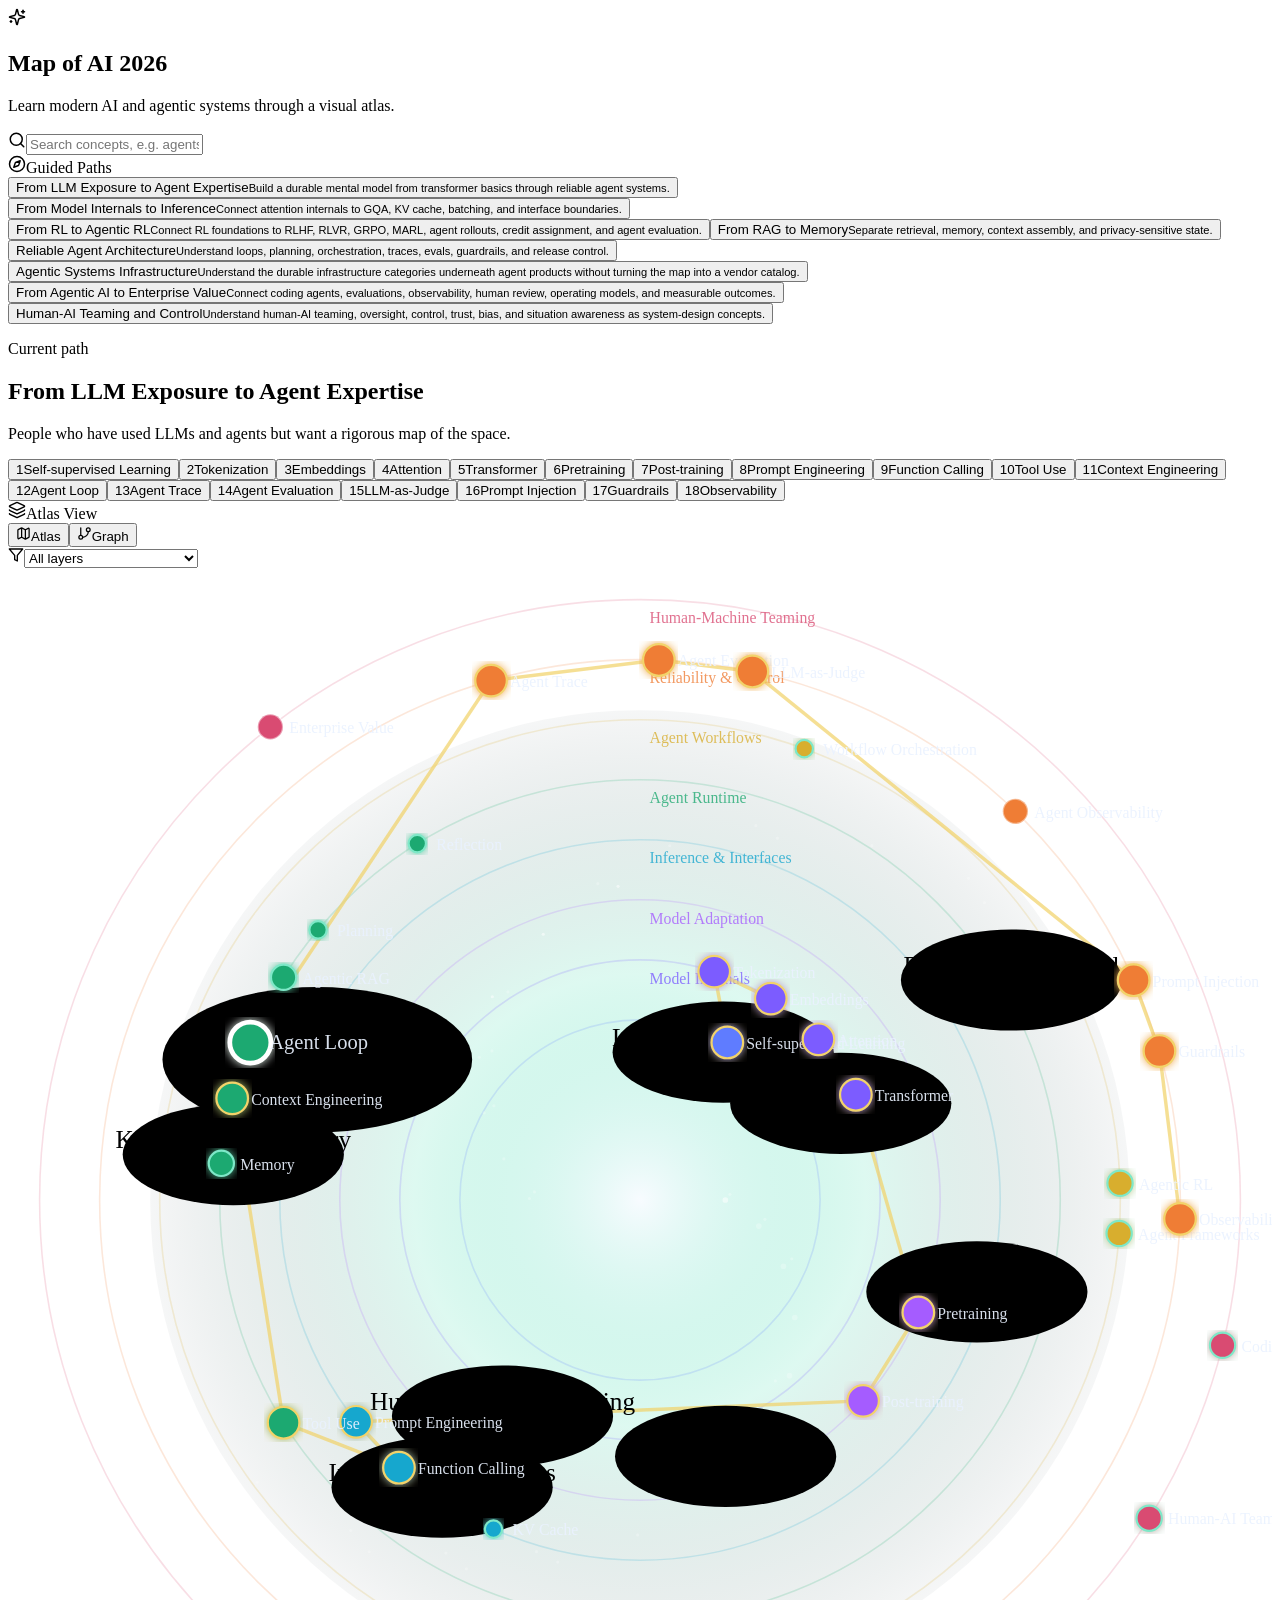
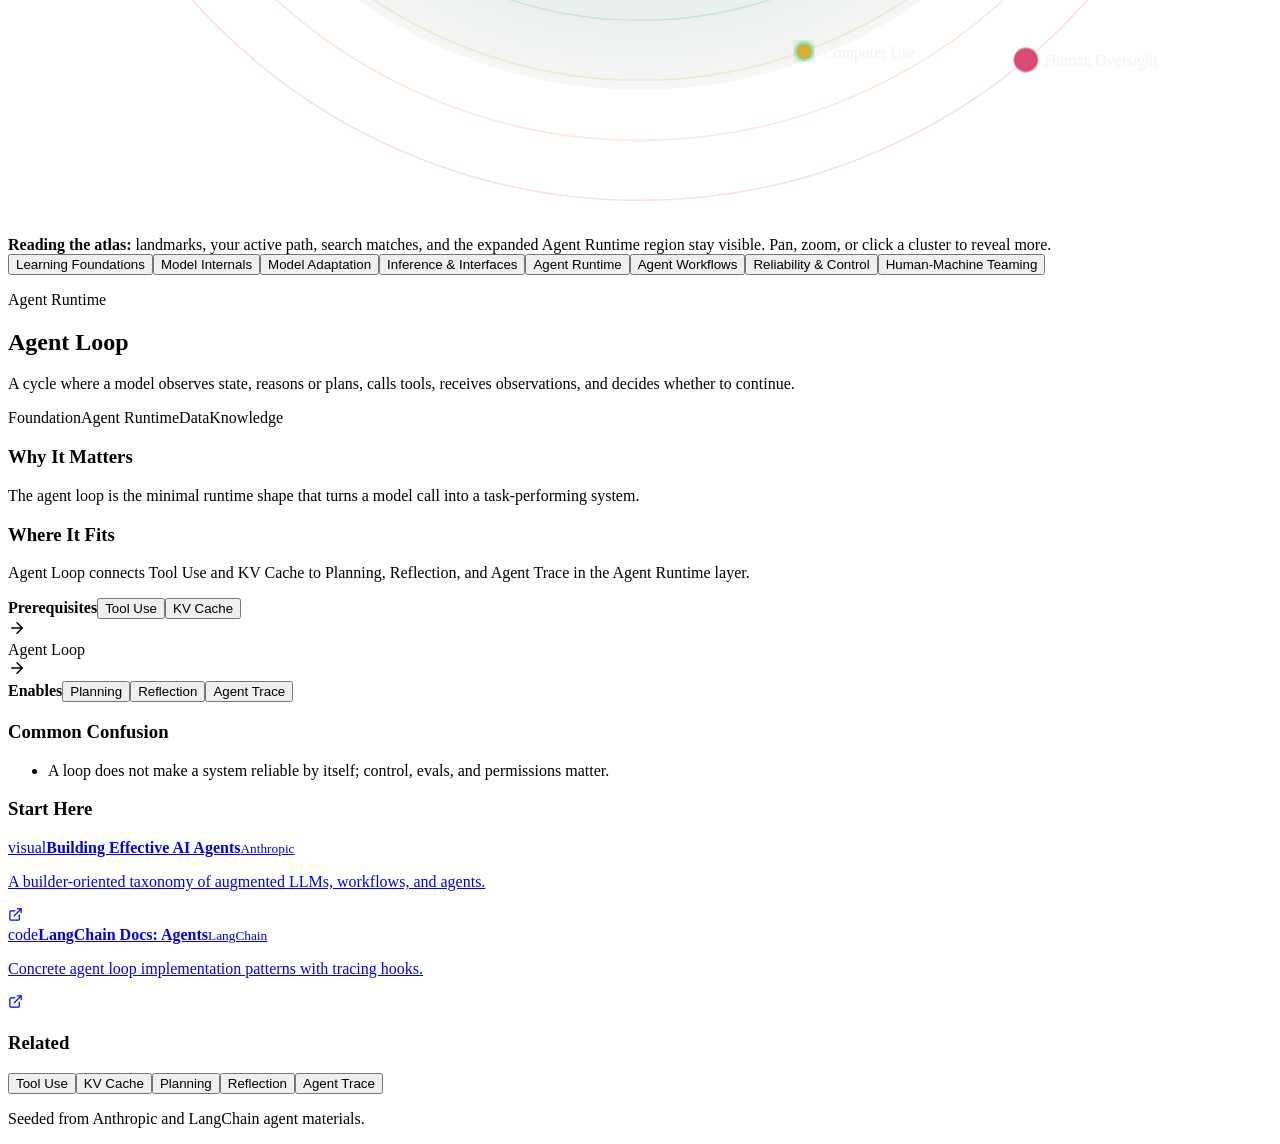
==== commit b013cf57: "Deploy generated site" ====
--- a/index.html
+++ b/index.html
@@ -1 +1 @@
-<!DOCTYPE html><html lang="en"><head><meta charSet="utf-8"/><meta name="viewport" content="width=device-width, initial-scale=1"/><link rel="stylesheet" href="/map-of-ai-site/_next/static/chunks/0dwen-7qq_sgy.css" data-precedence="next"/><link rel="preload" as="script" fetchPriority="low" href="/map-of-ai-site/_next/static/chunks/1jq4o6yq14o4c.js"/><script src="/map-of-ai-site/_next/static/chunks/2tclw6-lgu1bq.js" async=""></script><script src="/map-of-ai-site/_next/static/chunks/2nykiepra7i1k.js" async=""></script><script src="/map-of-ai-site/_next/static/chunks/turbopack-2g-9s8759-uyg.js" async=""></script><script src="/map-of-ai-site/_next/static/chunks/158myu8e_yme3.js" async=""></script><script src="/map-of-ai-site/_next/static/chunks/011eczvdub1rc.js" async=""></script><title>Map of AI 2026</title><meta name="description" content="Learn modern AI and agentic systems through a visual atlas."/><script src="/map-of-ai-site/_next/static/chunks/0cz1d0mv5g_q7.js" noModule=""></script></head><body><div hidden=""><!--$--><!--/$--></div><main class="appFrame"><section class="topBar" aria-label="Map controls"><div class="brandBlock"><div class="brandMark"><svg xmlns="http://www.w3.org/2000/svg" width="18" height="18" viewBox="0 0 24 24" fill="none" stroke="currentColor" stroke-width="2" stroke-linecap="round" stroke-linejoin="round" class="lucide lucide-sparkles"><path d="M9.937 15.5A2 2 0 0 0 8.5 14.063l-6.135-1.582a.5.5 0 0 1 0-.962L8.5 9.936A2 2 0 0 0 9.937 8.5l1.582-6.135a.5.5 0 0 1 .963 0L14.063 8.5A2 2 0 0 0 15.5 9.937l6.135 1.581a.5.5 0 0 1 0 .964L15.5 14.063a2 2 0 0 0-1.437 1.437l-1.582 6.135a.5.5 0 0 1-.963 0z"></path><path d="M20 3v4"></path><path d="M22 5h-4"></path><path d="M4 17v2"></path><path d="M5 18H3"></path></svg></div><div><h1>Map of AI 2026</h1><p class="subtitle">Learn modern AI and agentic systems through a visual atlas.</p></div></div><label class="searchBox"><svg xmlns="http://www.w3.org/2000/svg" width="18" height="18" viewBox="0 0 24 24" fill="none" stroke="currentColor" stroke-width="2" stroke-linecap="round" stroke-linejoin="round" class="lucide lucide-search"><circle cx="11" cy="11" r="8"></circle><path d="m21 21-4.3-4.3"></path></svg><input placeholder="Search concepts, e.g. agents, RAG, evals" value=""/></label></section><section class="workspace"><aside class="leftRail" aria-label="Guided paths"><div class="panelHeader"><svg xmlns="http://www.w3.org/2000/svg" width="18" height="18" viewBox="0 0 24 24" fill="none" stroke="currentColor" stroke-width="2" stroke-linecap="round" stroke-linejoin="round" class="lucide lucide-compass"><path d="m16.24 7.76-1.804 5.411a2 2 0 0 1-1.265 1.265L7.76 16.24l1.804-5.411a2 2 0 0 1 1.265-1.265z"></path><circle cx="12" cy="12" r="10"></circle></svg><span>Guided Paths</span></div><div class="pathList"><button class="pathCard active"><span>From LLM Exposure to Agent Expertise</span><small>Build a durable mental model from transformer basics through reliable agent systems.</small></button><button class="pathCard"><span>From Model Internals to Inference</span><small>Connect attention internals to GQA, KV cache, batching, and interface boundaries.</small></button><button class="pathCard"><span>From RL to Agentic RL</span><small>Connect RL foundations to RLHF, RLVR, GRPO, MARL, agent rollouts, credit assignment, and agent evaluation.</small></button><button class="pathCard"><span>From RAG to Memory</span><small>Separate retrieval, memory, context assembly, and privacy-sensitive state.</small></button><button class="pathCard"><span>Reliable Agent Architecture</span><small>Understand loops, planning, orchestration, traces, evals, guardrails, and release control.</small></button><button class="pathCard"><span>Agentic Tooling Landscape</span><small>Understand which tools are frameworks, which are infrastructure, which are eval/observability systems, and which are agent capabilities.</small></button><button class="pathCard"><span>From Agentic AI to Enterprise Value</span><small>Connect coding agents, evaluations, observability, human review, operating models, and measurable outcomes.</small></button></div><div class="pathDetail"><p class="eyebrow">Current path</p><h2>From LLM Exposure to Agent Expertise</h2><p>People who have used LLMs and agents but want a rigorous map of the space.</p><div class="pathSteps"><button class="stepChip"><span>1</span>Self-supervised Learning</button><button class="stepChip"><span>2</span>Tokenization</button><button class="stepChip"><span>3</span>Embeddings</button><button class="stepChip"><span>4</span>Attention</button><button class="stepChip"><span>5</span>Transformer</button><button class="stepChip"><span>6</span>Pretraining</button><button class="stepChip"><span>7</span>Post-training</button><button class="stepChip"><span>8</span>Prompt Engineering</button><button class="stepChip"><span>9</span>Function Calling</button><button class="stepChip"><span>10</span>Tool Use</button><button class="stepChip"><span>11</span>Context Engineering</button><button class="stepChip active"><span>12</span>Agent Loop</button><button class="stepChip"><span>13</span>Agent Trace</button><button class="stepChip"><span>14</span>Agent Evaluation</button><button class="stepChip"><span>15</span>LLM-as-Judge</button><button class="stepChip"><span>16</span>Prompt Injection</button><button class="stepChip"><span>17</span>Guardrails</button><button class="stepChip"><span>18</span>Observability</button></div></div></aside><section class="mapStage" aria-label="AI Systems Galaxy"><div class="modeStrip"><div class="modeLabel"><svg xmlns="http://www.w3.org/2000/svg" width="18" height="18" viewBox="0 0 24 24" fill="none" stroke="currentColor" stroke-width="2" stroke-linecap="round" stroke-linejoin="round" class="lucide lucide-layers"><path d="M12.83 2.18a2 2 0 0 0-1.66 0L2.6 6.08a1 1 0 0 0 0 1.83l8.58 3.91a2 2 0 0 0 1.66 0l8.58-3.9a1 1 0 0 0 0-1.83z"></path><path d="M2 12a1 1 0 0 0 .58.91l8.6 3.91a2 2 0 0 0 1.65 0l8.58-3.9A1 1 0 0 0 22 12"></path><path d="M2 17a1 1 0 0 0 .58.91l8.6 3.91a2 2 0 0 0 1.65 0l8.58-3.9A1 1 0 0 0 22 17"></path></svg><span>Atlas View</span></div><div class="mapControls"><div class="segmentedControl" aria-label="Map mode"><button class="active"><svg xmlns="http://www.w3.org/2000/svg" width="15" height="15" viewBox="0 0 24 24" fill="none" stroke="currentColor" stroke-width="2" stroke-linecap="round" stroke-linejoin="round" class="lucide lucide-map"><path d="M14.106 5.553a2 2 0 0 0 1.788 0l3.659-1.83A1 1 0 0 1 21 4.619v12.764a1 1 0 0 1-.553.894l-4.553 2.277a2 2 0 0 1-1.788 0l-4.212-2.106a2 2 0 0 0-1.788 0l-3.659 1.83A1 1 0 0 1 3 19.381V6.618a1 1 0 0 1 .553-.894l4.553-2.277a2 2 0 0 1 1.788 0z"></path><path d="M15 5.764v15"></path><path d="M9 3.236v15"></path></svg>Atlas</button><button class=""><svg xmlns="http://www.w3.org/2000/svg" width="15" height="15" viewBox="0 0 24 24" fill="none" stroke="currentColor" stroke-width="2" stroke-linecap="round" stroke-linejoin="round" class="lucide lucide-git-branch"><line x1="6" x2="6" y1="3" y2="15"></line><circle cx="18" cy="6" r="3"></circle><circle cx="6" cy="18" r="3"></circle><path d="M18 9a9 9 0 0 1-9 9"></path></svg>Graph</button></div><label class="layerFilter"><svg xmlns="http://www.w3.org/2000/svg" width="16" height="16" viewBox="0 0 24 24" fill="none" stroke="currentColor" stroke-width="2" stroke-linecap="round" stroke-linejoin="round" class="lucide lucide-filter"><polygon points="22 3 2 3 10 12.46 10 19 14 21 14 12.46 22 3"></polygon></svg><select><option value="all" selected="">All layers</option><option value="1">Learning Foundations</option><option value="2">Model Internals</option><option value="3">Model Adaptation</option><option value="4">Inference &amp; Interfaces</option><option value="5">Agent Runtime</option><option value="6">Agent Workflows</option><option value="7">Reliability &amp; Control</option><option value="8">Human-Machine Teaming</option></select></label></div></div><div class="galaxyFrame"><svg viewBox="0 0 800 800" role="img" aria-label="Concentric AI concept galaxy"><defs><radialGradient id="coreGlow" cx="50%" cy="50%" r="55%"><stop offset="0%" stop-color="#f7fbff" stop-opacity="0.92"></stop><stop offset="42%" stop-color="#7ee8c8" stop-opacity="0.26"></stop><stop offset="100%" stop-color="#030b18" stop-opacity="0"></stop></radialGradient><filter id="nodeGlow"><feGaussianBlur stdDeviation="3" result="blur"></feGaussianBlur><feMerge><feMergeNode in="blur"></feMergeNode><feMergeNode in="SourceGraphic"></feMergeNode></feMerge></filter></defs><rect width="800" height="800" fill="transparent"></rect><g transform="translate(0,0) scale(1)"><circle cx="400" cy="400" r="310" fill="url(#coreGlow)"></circle><g><circle cx="400" cy="400" r="114" fill="none" stroke="#5f7cff" stroke-opacity="0.18"></circle><text x="406" y="301" fill="#5f7cff" opacity="0.78" font-size="10">Learning Foundations</text></g><g><circle cx="400" cy="400" r="152" fill="none" stroke="#7c5cff" stroke-opacity="0.18"></circle><text x="406" y="263" fill="#7c5cff" opacity="0.78" font-size="10">Model Internals</text></g><g><circle cx="400" cy="400" r="190" fill="none" stroke="#a55cff" stroke-opacity="0.18"></circle><text x="406" y="225" fill="#a55cff" opacity="0.78" font-size="10">Model Adaptation</text></g><g><circle cx="400" cy="400" r="228" fill="none" stroke="#19a7ce" stroke-opacity="0.18"></circle><text x="406" y="187" fill="#19a7ce" opacity="0.78" font-size="10">Inference &amp; Interfaces</text></g><g><circle cx="400" cy="400" r="266" fill="none" stroke="#1fa971" stroke-opacity="0.18"></circle><text x="406" y="149" fill="#1fa971" opacity="0.78" font-size="10">Agent Runtime</text></g><g><circle cx="400" cy="400" r="304" fill="none" stroke="#d8ae2f" stroke-opacity="0.18"></circle><text x="406" y="111" fill="#d8ae2f" opacity="0.78" font-size="10">Agent Workflows</text></g><g><circle cx="400" cy="400" r="342" fill="none" stroke="#ef7d35" stroke-opacity="0.18"></circle><text x="406" y="73" fill="#ef7d35" opacity="0.78" font-size="10">Reliability &amp; Control</text></g><g><circle cx="400" cy="400" r="380" fill="none" stroke="#d94b72" stroke-opacity="0.18"></circle><text x="406" y="35" fill="#d94b72" opacity="0.78" font-size="10">Human-Machine Teaming</text></g><circle cx="454" cy="400" r="1.8" fill="#ffffff" opacity="0.52"></circle><circle cx="485.6604" cy="514.5046" r="1" fill="#ffffff" opacity="0.25"></circle><circle cx="334.4968" cy="622.5608" r="1" fill="#ffffff" opacity="0.25"></circle><circle cx="99.1325" cy="511.8916" r="1" fill="#ffffff" opacity="0.25"></circle><circle cx="307.5377" cy="340.4121" r="1" fill="#ffffff" opacity="0.25"></circle><circle cx="386.1185" cy="201.4848" r="1" fill="#ffffff" opacity="0.52"></circle><circle cx="618.0146" cy="211.8149" r="1" fill="#ffffff" opacity="0.25"></circle><circle cx="475.2038" cy="416.5346" r="1.8" fill="#ffffff" opacity="0.25"></circle><circle cx="468.5753" cy="551.1735" r="1" fill="#ffffff" opacity="0.25"></circle><circle cx="277.1528" cy="623.4582" r="1" fill="#ffffff" opacity="0.25"></circle><circle cx="59.3478" cy="447.8755" r="1" fill="#ffffff" opacity="0.52"></circle><circle cx="306.2837" cy="305.6271" r="1" fill="#ffffff" opacity="0.25"></circle><circle cx="432.4304" cy="180.3815" r="1" fill="#ffffff" opacity="0.25"></circle><circle cx="673.5707" cy="252.0809" r="1" fill="#ffffff" opacity="0.25"></circle><circle cx="490.7777" cy="441.9452" r="1.8" fill="#ffffff" opacity="0.25"></circle><circle cx="439.2953" cy="584.8699" r="1" fill="#ffffff" opacity="0.52"></circle><circle cx="216.8843" cy="609.1713" r="1" fill="#ffffff" opacity="0.25"></circle><circle cx="333.1975" cy="394.8598" r="1" fill="#ffffff" opacity="0.25"></circle><circle cx="316.411" cy="268.2848" r="1" fill="#ffffff" opacity="0.25"></circle><circle cx="487.0012" cy="170.9677" r="1" fill="#ffffff" opacity="0.25"></circle><circle cx="721.0614" cy="307.9371" r="1" fill="#ffffff" opacity="0.52"></circle><circle cx="497.9732" cy="474.3657" r="1.8" fill="#ffffff" opacity="0.25"></circle><circle cx="398.52" cy="611.9948" r="1" fill="#ffffff" opacity="0.25"></circle><circle cx="157.727" cy="578.6191" r="1" fill="#ffffff" opacity="0.25"></circle><circle cx="313.8412" cy="373.9871" r="1" fill="#ffffff" opacity="0.25"></circle><circle cx="338.7784" cy="231.795" r="1" fill="#ffffff" opacity="0.52"></circle><circle cx="546.7469" cy="175.7472" r="1" fill="#ffffff" opacity="0.25"></circle><circle cx="456.8875" cy="396.4209" r="1" fill="#ffffff" opacity="0.25"></circle><circle cx="494.6255" cy="511.1846" r="1.8" fill="#ffffff" opacity="0.25"></circle><circle cx="347.9361" cy="629.1601" r="1" fill="#ffffff" opacity="0.25"></circle><circle cx="104.0113" cy="531.7827" r="1" fill="#ffffff" opacity="0.52"></circle><circle cx="301.3598" cy="344.8719" r="1" fill="#ffffff" opacity="0.25"></circle><circle cx="373.2842" cy="199.7745" r="1" fill="#ffffff" opacity="0.25"></circle><circle cx="607.9115" cy="196.398" r="1" fill="#ffffff" opacity="0.25"></circle><circle cx="479.0583" cy="412.2389" r="1" fill="#ffffff" opacity="0.25"></circle><circle cx="479.3407" cy="549.2181" r="1.8" fill="#ffffff" opacity="0.52"></circle><circle cx="290.1489" cy="633.4454" r="1" fill="#ffffff" opacity="0.25"></circle><circle cx="60.0874" cy="469.774" r="1" fill="#ffffff" opacity="0.25"></circle><circle cx="298.2995" cy="309.706" r="1" fill="#ffffff" opacity="0.25"></circle><circle cx="418.8275" cy="175.7891" r="1" fill="#ffffff" opacity="0.25"></circle><circle cx="666.2871" cy="233.6054" r="1" fill="#ffffff" opacity="0.52"></circle><circle cx="496.0294" cy="437.2473" r="1" fill="#ffffff" opacity="0.25"></circle><circle cx="451.6326" cy="584.9272" r="1.8" fill="#ffffff" opacity="0.25"></circle><circle cx="228.5492" cy="622.6334" r="1" fill="#ffffff" opacity="0.25"></circle><circle cx="330.0068" cy="399.0226" r="1" fill="#ffffff" opacity="0.25"></circle><circle cx="306.5421" cy="271.3663" r="1" fill="#ffffff" opacity="0.52"></circle><circle cx="473.3356" cy="163.091" r="1" fill="#ffffff" opacity="0.25"></circle><circle cx="717.4734" cy="286.9528" r="1" fill="#ffffff" opacity="0.25"></circle><line x1="455.2683" y1="300.2934" x2="446.9706" y2="255.4394" stroke="#f2d36b" stroke-width="2.2" stroke-opacity="0.72"></line><line x1="446.9706" y1="255.4394" x2="482.7851" y2="272.5221" stroke="#f2d36b" stroke-width="2.2" stroke-opacity="0.72"></line><line x1="482.7851" y1="272.5221" x2="512.958" y2="298.2921" stroke="#f2d36b" stroke-width="2.2" stroke-opacity="0.72"></line><line x1="512.958" y1="298.2921" x2="536.6167" y2="333.3676" stroke="#f2d36b" stroke-width="2.2" stroke-opacity="0.72"></line><line x1="536.6167" y1="333.3676" x2="576.1649" y2="471.1753" stroke="#f2d36b" stroke-width="2.2" stroke-opacity="0.72"></line><line x1="576.1649" y1="471.1753" x2="541.1975" y2="527.1348" stroke="#f2d36b" stroke-width="2.2" stroke-opacity="0.72"></line><line x1="541.1975" y1="527.1348" x2="220.3335" y2="540.3708" stroke="#f2d36b" stroke-width="2.2" stroke-opacity="0.72"></line><line x1="220.3335" y1="540.3708" x2="247.4382" y2="569.437" stroke="#f2d36b" stroke-width="2.2" stroke-opacity="0.72"></line><line x1="247.4382" y1="569.437" x2="174.4192" y2="540.9585" stroke="#f2d36b" stroke-width="2.2" stroke-opacity="0.72"></line><line x1="174.4192" y1="540.9585" x2="141.9013" y2="335.6488" stroke="#f2d36b" stroke-width="2.2" stroke-opacity="0.72"></line><line x1="141.9013" y1="335.6488" x2="153.3691" y2="300.3546" stroke="#f2d36b" stroke-width="2.2" stroke-opacity="0.72"></line><line x1="153.3691" y1="300.3546" x2="305.732" y2="71.2485" stroke="#f2d36b" stroke-width="2.2" stroke-opacity="0.72"></line><line x1="305.732" y1="71.2485" x2="411.9356" y2="58.2083" stroke="#f2d36b" stroke-width="2.2" stroke-opacity="0.72"></line><line x1="411.9356" y1="58.2083" x2="471.1058" y2="65.4735" stroke="#f2d36b" stroke-width="2.2" stroke-opacity="0.72"></line><line x1="471.1058" y1="65.4735" x2="712.4325" y2="260.8961" stroke="#f2d36b" stroke-width="2.2" stroke-opacity="0.72"></line><line x1="712.4325" y1="260.8961" x2="728.7515" y2="305.732" stroke="#f2d36b" stroke-width="2.2" stroke-opacity="0.72"></line><line x1="728.7515" y1="305.732" x2="741.7917" y2="411.9356" stroke="#f2d36b" stroke-width="2.2" stroke-opacity="0.72"></line><g class="clusterRegion" role="button" tabindex="0" aria-label="Learning Foundations cluster"><ellipse cx="452.6478" cy="306.4102" rx="70" ry="32"></ellipse><text x="452.6478" y="302.4102" text-anchor="middle">Learning Foundations</text><text x="452.6478" y="318.4102" text-anchor="middle" class="clusterCount">5<!-- --> seed concepts</text></g><g class="clusterRegion" role="button" tabindex="0" aria-label="Model Internals cluster"><ellipse cx="527.0608" cy="338.8233" rx="70" ry="32"></ellipse><text x="527.0608" y="334.8233" text-anchor="middle">Model Internals</text><text x="527.0608" y="350.8233" text-anchor="middle" class="clusterCount">8<!-- --> seed concepts</text></g><g class="clusterRegion" role="button" tabindex="0" aria-label="Model Adaptation cluster"><ellipse cx="454.1915" cy="562.2896" rx="70" ry="32"></ellipse><text x="454.1915" y="558.2896" text-anchor="middle">Model Adaptation</text><text x="454.1915" y="574.2896" text-anchor="middle" class="clusterCount">10<!-- --> seed concepts</text></g><g class="clusterRegion" role="button" tabindex="0" aria-label="Inference &amp; Interfaces cluster"><ellipse cx="274.7554" cy="581.7568" rx="70" ry="32"></ellipse><text x="274.7554" y="577.7568" text-anchor="middle">Inference &amp; Interfaces</text><text x="274.7554" y="593.7568" text-anchor="middle" class="clusterCount">7<!-- --> seed concepts</text></g><g class="clusterRegion" role="button" tabindex="0" aria-label="Knowledge &amp; Memory cluster"><ellipse cx="142.5924" cy="371.2626" rx="70" ry="32"></ellipse><text x="142.5924" y="367.2626" text-anchor="middle">Knowledge &amp; Memory</text><text x="142.5924" y="383.2626" text-anchor="middle" class="clusterCount">7<!-- --> seed concepts</text></g><g class="clusterRegion active" role="button" tabindex="0" aria-label="Agent Runtime cluster"><ellipse cx="195.7655" cy="311.1877" rx="98" ry="46"></ellipse><text x="195.7655" y="307.1877" text-anchor="middle">Agent Runtime</text><text x="195.7655" y="323.1877" text-anchor="middle" class="clusterCount">4<!-- --> seed concepts</text></g><g class="clusterRegion" role="button" tabindex="0" aria-label="Agent Workflows cluster"><ellipse cx="608.2134" cy="460.1997" rx="70" ry="32"></ellipse><text x="608.2134" y="456.1997" text-anchor="middle">Agent Workflows</text><text x="608.2134" y="472.1997" text-anchor="middle" class="clusterCount">18<!-- --> seed concepts</text></g><g class="clusterRegion" role="button" tabindex="0" aria-label="Reliability &amp; Control cluster"><ellipse cx="635.1177" cy="260.7841" rx="70" ry="32"></ellipse><text x="635.1177" y="256.7841" text-anchor="middle">Reliability &amp; Control</text><text x="635.1177" y="272.7841" text-anchor="middle" class="clusterCount">19<!-- --> seed concepts</text></g><g class="clusterRegion" role="button" tabindex="0" aria-label="Human-Machine Teaming cluster"><ellipse cx="572.3282" cy="718.1541" rx="70" ry="32"></ellipse><text x="572.3282" y="714.1541" text-anchor="middle">Human-Machine Teaming</text><text x="572.3282" y="730.1541" text-anchor="middle" class="clusterCount">6<!-- --> seed concepts</text></g><g class="galaxyNode visible" transform="translate(455.2683, 300.2934)" tabindex="0" role="button" aria-label="Self-supervised Learning"><circle r="10" fill="#5f7cff" stroke="#f2d36b" stroke-width="1.4" filter="url(#nodeGlow)"></circle><text x="12" y="4" fill="#eaf2ff" font-size="10" opacity="0.92">Self-supervised Learning</text></g><g class="galaxyNode visible" transform="translate(446.9706, 255.4394)" tabindex="0" role="button" aria-label="Tokenization"><circle r="10" fill="#7c5cff" stroke="#f2d36b" stroke-width="1.4" filter="url(#nodeGlow)"></circle><text x="12" y="4" fill="#eaf2ff" font-size="10" opacity="0.92">Tokenization</text></g><g class="galaxyNode visible" transform="translate(482.7851, 272.5221)" tabindex="0" role="button" aria-label="Embeddings"><circle r="10" fill="#7c5cff" stroke="#f2d36b" stroke-width="1.4" filter="url(#nodeGlow)"></circle><text x="12" y="4" fill="#eaf2ff" font-size="10" opacity="0.92">Embeddings</text></g><g class="galaxyNode visible" transform="translate(512.958, 298.2921)" tabindex="0" role="button" aria-label="Attention"><circle r="10" fill="#7c5cff" stroke="#f2d36b" stroke-width="1.4" filter="url(#nodeGlow)"></circle><text x="12" y="4" fill="#eaf2ff" font-size="10" opacity="0.92">Attention</text></g><g class="galaxyNode visible" transform="translate(536.6167, 333.3676)" tabindex="0" role="button" aria-label="Transformer"><circle r="10" fill="#7c5cff" stroke="#f2d36b" stroke-width="1.4" filter="url(#nodeGlow)"></circle><text x="12" y="4" fill="#eaf2ff" font-size="10" opacity="0.92">Transformer</text></g><g class="galaxyNode visible" transform="translate(576.1649, 471.1753)" tabindex="0" role="button" aria-label="Pretraining"><circle r="10" fill="#a55cff" stroke="#f2d36b" stroke-width="1.4" filter="url(#nodeGlow)"></circle><text x="12" y="4" fill="#eaf2ff" font-size="10" opacity="0.92">Pretraining</text></g><g class="galaxyNode visible" transform="translate(541.1975, 527.1348)" tabindex="0" role="button" aria-label="Post-training"><circle r="10" fill="#a55cff" stroke="#f2d36b" stroke-width="1.4" filter="url(#nodeGlow)"></circle><text x="12" y="4" fill="#eaf2ff" font-size="10" opacity="0.92">Post-training</text></g><g class="galaxyNode visible" transform="translate(307.264, 608.2884)" tabindex="0" role="button" aria-label="KV Cache"><circle r="5.5" fill="#19a7ce" stroke="#7ee8c8" stroke-width="1.4" filter="url(#nodeGlow)"></circle><text x="12" y="4" fill="#eaf2ff" font-size="10" opacity="0.92">KV Cache</text></g><g class="galaxyNode visible" transform="translate(247.4382, 569.437)" tabindex="0" role="button" aria-label="Function Calling"><circle r="10" fill="#19a7ce" stroke="#f2d36b" stroke-width="1.4" filter="url(#nodeGlow)"></circle><text x="12" y="4" fill="#eaf2ff" font-size="10" opacity="0.92">Function Calling</text></g><g class="galaxyNode visible" transform="translate(220.3335, 540.3708)" tabindex="0" role="button" aria-label="Prompt Engineering"><circle r="10" fill="#19a7ce" stroke="#f2d36b" stroke-width="1.4" filter="url(#nodeGlow)"></circle><text x="12" y="4" fill="#eaf2ff" font-size="10" opacity="0.92">Prompt Engineering</text></g><g class="galaxyNode visible" transform="translate(174.4192, 540.9585)" tabindex="0" role="button" aria-label="Tool Use"><circle r="10" fill="#1fa971" stroke="#f2d36b" stroke-width="1.4" filter="url(#nodeGlow)"></circle><text x="12" y="4" fill="#eaf2ff" font-size="10" opacity="0.92">Tool Use</text></g><g class="galaxyNode visible" transform="translate(135.0122, 376.8166)" tabindex="0" role="button" aria-label="Memory"><circle r="8" fill="#1fa971" stroke="#7ee8c8" stroke-width="1.4" filter="url(#nodeGlow)"></circle><text x="12" y="4" fill="#eaf2ff" font-size="10" opacity="0.92">Memory</text></g><g class="galaxyNode visible" transform="translate(141.9013, 335.6488)" tabindex="0" role="button" aria-label="Context Engineering"><circle r="10" fill="#1fa971" stroke="#f2d36b" stroke-width="1.4" filter="url(#nodeGlow)"></circle><text x="12" y="4" fill="#eaf2ff" font-size="10" opacity="0.92">Context Engineering</text></g><g class="galaxyNode visible" transform="translate(153.3691, 300.3546)" tabindex="0" role="button" aria-label="Agent Loop"><circle r="13" fill="#1fa971" stroke="#ffffff" stroke-width="3" filter="url(#nodeGlow)"></circle><text x="12" y="4" fill="#eaf2ff" font-size="13" opacity="0.92">Agent Loop</text></g><g class="galaxyNode visible" transform="translate(196.2322, 229.0185)" tabindex="0" role="button" aria-label="Planning"><circle r="5.5" fill="#1fa971" stroke="#7ee8c8" stroke-width="1.4" filter="url(#nodeGlow)"></circle><text x="12" y="4" fill="#eaf2ff" font-size="10" opacity="0.92">Planning</text></g><g class="galaxyNode visible" transform="translate(259.0415, 174.4192)" tabindex="0" role="button" aria-label="Reflection"><circle r="5.5" fill="#1fa971" stroke="#7ee8c8" stroke-width="1.4" filter="url(#nodeGlow)"></circle><text x="12" y="4" fill="#eaf2ff" font-size="10" opacity="0.92">Reflection</text></g><g class="galaxyNode visible" transform="translate(305.732, 71.2485)" tabindex="0" role="button" aria-label="Agent Trace"><circle r="10" fill="#ef7d35" stroke="#f2d36b" stroke-width="1.4" filter="url(#nodeGlow)"></circle><text x="12" y="4" fill="#eaf2ff" font-size="10" opacity="0.92">Agent Trace</text></g><g class="galaxyNode visible" transform="translate(411.9356, 58.2083)" tabindex="0" role="button" aria-label="Agent Evaluation"><circle r="10" fill="#ef7d35" stroke="#f2d36b" stroke-width="1.4" filter="url(#nodeGlow)"></circle><text x="12" y="4" fill="#eaf2ff" font-size="10" opacity="0.92">Agent Evaluation</text></g><g class="galaxyNode visible" transform="translate(471.1058, 65.4735)" tabindex="0" role="button" aria-label="LLM-as-Judge"><circle r="10" fill="#ef7d35" stroke="#f2d36b" stroke-width="1.4" filter="url(#nodeGlow)"></circle><text x="12" y="4" fill="#eaf2ff" font-size="10" opacity="0.92">LLM-as-Judge</text></g><g class="galaxyNode visible" transform="translate(503.9741, 114.3334)" tabindex="0" role="button" aria-label="Workflow Orchestration"><circle r="5.5" fill="#d8ae2f" stroke="#7ee8c8" stroke-width="1.4" filter="url(#nodeGlow)"></circle><text x="12" y="4" fill="#eaf2ff" font-size="10" opacity="0.92">Workflow Orchestration</text></g><g class="galaxyNode visible" transform="translate(703.8148, 389.3906)" tabindex="0" role="button" aria-label="Agentic RL"><circle r="8" fill="#d8ae2f" stroke="#7ee8c8" stroke-width="1.4" filter="url(#nodeGlow)"></circle><text x="12" y="4" fill="#eaf2ff" font-size="10" opacity="0.92">Agentic RL</text></g><g class="galaxyNode visible" transform="translate(702.3347, 431.7767)" tabindex="0" role="button" aria-label="LangGraph"><circle r="8" fill="#d8ae2f" stroke="#7ee8c8" stroke-width="1.4" filter="url(#nodeGlow)"></circle><text x="12" y="4" fill="#eaf2ff" font-size="10" opacity="0.92">LangGraph</text></g><g class="galaxyNode visible" transform="translate(663.2717, 552)" tabindex="0" role="button" aria-label="OpenAI Agents SDK"><circle r="8" fill="#d8ae2f" stroke="#7ee8c8" stroke-width="1.4" filter="url(#nodeGlow)"></circle><text x="12" y="4" fill="#eaf2ff" font-size="10" opacity="0.92">OpenAI Agents SDK</text></g><g class="galaxyNode visible" transform="translate(611.1761, 618.6793)" tabindex="0" role="button" aria-label="smolagents"><circle r="5.5" fill="#d8ae2f" stroke="#7ee8c8" stroke-width="1.4" filter="url(#nodeGlow)"></circle><text x="12" y="4" fill="#eaf2ff" font-size="10" opacity="0.92">smolagents</text></g><g class="galaxyNode visible" transform="translate(174.4192, 259.0415)" tabindex="0" role="button" aria-label="Agentic RAG"><circle r="8" fill="#1fa971" stroke="#7ee8c8" stroke-width="1.4" filter="url(#nodeGlow)"></circle><text x="12" y="4" fill="#eaf2ff" font-size="10" opacity="0.92">Agentic RAG</text></g><g class="galaxyNode visible" transform="translate(637.5732, 153.9858)" tabindex="0" role="button" aria-label="Agent Observability"><circle r="8" fill="#ef7d35" stroke="rgba(255,255,255,0.45)" stroke-width="1.4"></circle><text x="12" y="4" fill="#eaf2ff" font-size="10" opacity="0.92">Agent Observability</text></g><g class="galaxyNode visible" transform="translate(503.9741, 685.6666)" tabindex="0" role="button" aria-label="Computer Use"><circle r="5.5" fill="#d8ae2f" stroke="#7ee8c8" stroke-width="1.4" filter="url(#nodeGlow)"></circle><text x="12" y="4" fill="#eaf2ff" font-size="10" opacity="0.92">Computer Use</text></g><g class="galaxyNode visible" transform="translate(712.4325, 260.8961)" tabindex="0" role="button" aria-label="Prompt Injection"><circle r="10" fill="#ef7d35" stroke="#f2d36b" stroke-width="1.4" filter="url(#nodeGlow)"></circle><text x="12" y="4" fill="#eaf2ff" font-size="10" opacity="0.92">Prompt Injection</text></g><g class="galaxyNode visible" transform="translate(728.7515, 305.732)" tabindex="0" role="button" aria-label="Guardrails"><circle r="10" fill="#ef7d35" stroke="#f2d36b" stroke-width="1.4" filter="url(#nodeGlow)"></circle><text x="12" y="4" fill="#eaf2ff" font-size="10" opacity="0.92">Guardrails</text></g><g class="galaxyNode visible" transform="translate(741.7917, 411.9356)" tabindex="0" role="button" aria-label="Observability"><circle r="10" fill="#ef7d35" stroke="#f2d36b" stroke-width="1.4" filter="url(#nodeGlow)"></circle><text x="12" y="4" fill="#eaf2ff" font-size="10" opacity="0.92">Observability</text></g><g class="galaxyNode visible" transform="translate(699.4441, 633.9514)" tabindex="0" role="button" aria-label="Coding Agent"><circle r="8" fill="#d94b72" stroke="#7ee8c8" stroke-width="1.4" filter="url(#nodeGlow)"></circle><text x="12" y="4" fill="#eaf2ff" font-size="10" opacity="0.92">Coding Agent</text></g><g class="galaxyNode visible" transform="translate(386.7382, 779.7685)" tabindex="0" role="button" aria-label="Enterprise Value"><circle r="8" fill="#d94b72" stroke="rgba(255,255,255,0.45)" stroke-width="1.4"></circle><text x="12" y="4" fill="#eaf2ff" font-size="10" opacity="0.92">Enterprise Value</text></g></g></svg></div><div class="mapCaption"><strong>Reading the atlas:</strong> landmarks, your active path, search matches, and the expanded<!-- --> <!-- -->Agent Runtime<!-- --> region stay visible. Pan, zoom, or click a cluster to reveal more.</div><div class="legendGrid"><button class="legendItem"><span style="background:#5f7cff"></span>Learning Foundations</button><button class="legendItem"><span style="background:#7c5cff"></span>Model Internals</button><button class="legendItem"><span style="background:#a55cff"></span>Model Adaptation</button><button class="legendItem"><span style="background:#19a7ce"></span>Inference &amp; Interfaces</button><button class="legendItem"><span style="background:#1fa971"></span>Agent Runtime</button><button class="legendItem"><span style="background:#d8ae2f"></span>Agent Workflows</button><button class="legendItem"><span style="background:#ef7d35"></span>Reliability &amp; Control</button><button class="legendItem"><span style="background:#d94b72"></span>Human-Machine Teaming</button></div></section><aside class="detailPanel" aria-label="Concept details"><div class="conceptHero" style="border-color:#1fa971"><p class="eyebrow">Agent Runtime</p><h2>Agent Loop</h2><p>A cycle where a model observes state, reasons or plans, calls tools, receives observations, and decides whether to continue.</p><div class="tagRow"><span>Foundation</span><span>Agent Runtime</span><span>Data</span><span>Knowledge</span></div></div><section class="detailSection"><h3>Why It Matters</h3><p>The agent loop is the minimal runtime shape that turns a model call into a task-performing system.</p></section><section class="detailSection atlasNote"><h3>Where It Fits</h3><p>Agent Loop connects Tool Use and KV Cache to Planning, Reflection, and Agent Trace in the Agent Runtime layer.</p></section><section class="miniDiagram" aria-label="Concept relationship diagram"><div><strong>Prerequisites</strong><button>Tool Use</button><button>KV Cache</button></div><svg xmlns="http://www.w3.org/2000/svg" width="18" height="18" viewBox="0 0 24 24" fill="none" stroke="currentColor" stroke-width="2" stroke-linecap="round" stroke-linejoin="round" class="lucide lucide-arrow-right"><path d="M5 12h14"></path><path d="m12 5 7 7-7 7"></path></svg><div class="currentNode">Agent Loop</div><svg xmlns="http://www.w3.org/2000/svg" width="18" height="18" viewBox="0 0 24 24" fill="none" stroke="currentColor" stroke-width="2" stroke-linecap="round" stroke-linejoin="round" class="lucide lucide-arrow-right"><path d="M5 12h14"></path><path d="m12 5 7 7-7 7"></path></svg><div><strong>Enables</strong><button>Planning</button><button>Reflection</button><button>Agent Trace</button></div></section><section class="detailSection"><h3>Common Confusion</h3><ul><li>A loop does not make a system reliable by itself; control, evals, and permissions matter.</li></ul></section><section class="detailSection"><h3>Start Here</h3><div class="resourceList"><a href="https://www.anthropic.com/research/building-effective-agents" target="_blank" rel="noreferrer" class="resourceCard"><div><span class="resourceType visual">visual</span><strong>Building Effective AI Agents</strong><small>Anthropic</small></div><p>A builder-oriented taxonomy of augmented LLMs, workflows, and agents.</p><svg xmlns="http://www.w3.org/2000/svg" width="15" height="15" viewBox="0 0 24 24" fill="none" stroke="currentColor" stroke-width="2" stroke-linecap="round" stroke-linejoin="round" class="lucide lucide-external-link"><path d="M15 3h6v6"></path><path d="M10 14 21 3"></path><path d="M18 13v6a2 2 0 0 1-2 2H5a2 2 0 0 1-2-2V8a2 2 0 0 1 2-2h6"></path></svg></a><a href="https://docs.langchain.com/oss/python/langchain/agents" target="_blank" rel="noreferrer" class="resourceCard"><div><span class="resourceType code">code</span><strong>LangChain Docs: Agents</strong><small>LangChain</small></div><p>Concrete agent loop implementation patterns with tracing hooks.</p><svg xmlns="http://www.w3.org/2000/svg" width="15" height="15" viewBox="0 0 24 24" fill="none" stroke="currentColor" stroke-width="2" stroke-linecap="round" stroke-linejoin="round" class="lucide lucide-external-link"><path d="M15 3h6v6"></path><path d="M10 14 21 3"></path><path d="M18 13v6a2 2 0 0 1-2 2H5a2 2 0 0 1-2-2V8a2 2 0 0 1 2-2h6"></path></svg></a></div></section><section class="detailSection"><h3>Related</h3><div class="relatedGrid"><button>Tool Use</button><button>KV Cache</button><button>Planning</button><button>Reflection</button><button>Agent Trace</button></div></section><p class="sourceNote">Seeded from Anthropic and LangChain agent materials.</p></aside></section></main><!--$--><!--/$--><script src="/map-of-ai-site/_next/static/chunks/1jq4o6yq14o4c.js" id="_R_" async=""></script><script>(self.__next_f=self.__next_f||[]).push([0])</script><script>self.__next_f.push([1,"1:\"$Sreact.fragment\"\n2:I[39756,[\"/map-of-ai-site/_next/static/chunks/158myu8e_yme3.js\"],\"default\"]\n3:I[37457,[\"/map-of-ai-site/_next/static/chunks/158myu8e_yme3.js\"],\"default\"]\n4:I[47257,[\"/map-of-ai-site/_next/static/chunks/158myu8e_yme3.js\"],\"ClientPageRoot\"]\n5:I[31713,[\"/map-of-ai-site/_next/static/chunks/158myu8e_yme3.js\",\"/map-of-ai-site/_next/static/chunks/011eczvdub1rc.js\"],\"default\"]\n8:I[97367,[\"/map-of-ai-site/_next/static/chunks/158myu8e_yme3.js\"],\"OutletBoundary\"]\n9:\"$Sreact.suspense\"\nb:I[97367,[\"/map-of-ai-site/_next/static/chunks/158myu8e_yme3.js\"],\"ViewportBoundary\"]\nd:I[97367,[\"/map-of-ai-site/_next/static/chunks/158myu8e_yme3.js\"],\"MetadataBoundary\"]\nf:I[68027,[\"/map-of-ai-site/_next/static/chunks/158myu8e_yme3.js\"],\"default\",1]\n:HL[\"/map-of-ai-site/_next/static/chunks/0dwen-7qq_sgy.css\",\"style\"]\n"])</script><script>self.__next_f.push([1,"0:{\"P\":null,\"c\":[\"\",\"\"],\"q\":\"\",\"i\":false,\"f\":[[[\"\",{\"children\":[\"__PAGE__\",{}]},\"$undefined\",\"$undefined\",16],[[\"$\",\"$1\",\"c\",{\"children\":[[[\"$\",\"link\",\"0\",{\"rel\":\"stylesheet\",\"href\":\"/map-of-ai-site/_next/static/chunks/0dwen-7qq_sgy.css\",\"precedence\":\"next\",\"crossOrigin\":\"$undefined\",\"nonce\":\"$undefined\"}],[\"$\",\"script\",\"script-0\",{\"src\":\"/map-of-ai-site/_next/static/chunks/158myu8e_yme3.js\",\"async\":true,\"nonce\":\"$undefined\"}]],[\"$\",\"html\",null,{\"lang\":\"en\",\"children\":[\"$\",\"body\",null,{\"children\":[\"$\",\"$L2\",null,{\"parallelRouterKey\":\"children\",\"error\":\"$undefined\",\"errorStyles\":\"$undefined\",\"errorScripts\":\"$undefined\",\"template\":[\"$\",\"$L3\",null,{}],\"templateStyles\":\"$undefined\",\"templateScripts\":\"$undefined\",\"notFound\":[[[\"$\",\"title\",null,{\"children\":\"404: This page could not be found.\"}],[\"$\",\"div\",null,{\"style\":{\"fontFamily\":\"system-ui,\\\"Segoe UI\\\",Roboto,Helvetica,Arial,sans-serif,\\\"Apple Color Emoji\\\",\\\"Segoe UI Emoji\\\"\",\"height\":\"100vh\",\"textAlign\":\"center\",\"display\":\"flex\",\"flexDirection\":\"column\",\"alignItems\":\"center\",\"justifyContent\":\"center\"},\"children\":[\"$\",\"div\",null,{\"children\":[[\"$\",\"style\",null,{\"dangerouslySetInnerHTML\":{\"__html\":\"body{color:#000;background:#fff;margin:0}.next-error-h1{border-right:1px solid rgba(0,0,0,.3)}@media (prefers-color-scheme:dark){body{color:#fff;background:#000}.next-error-h1{border-right:1px solid rgba(255,255,255,.3)}}\"}}],[\"$\",\"h1\",null,{\"className\":\"next-error-h1\",\"style\":{\"display\":\"inline-block\",\"margin\":\"0 20px 0 0\",\"padding\":\"0 23px 0 0\",\"fontSize\":24,\"fontWeight\":500,\"verticalAlign\":\"top\",\"lineHeight\":\"49px\"},\"children\":404}],[\"$\",\"div\",null,{\"style\":{\"display\":\"inline-block\"},\"children\":[\"$\",\"h2\",null,{\"style\":{\"fontSize\":14,\"fontWeight\":400,\"lineHeight\":\"49px\",\"margin\":0},\"children\":\"This page could not be found.\"}]}]]}]}]],[]],\"forbidden\":\"$undefined\",\"unauthorized\":\"$undefined\"}]}]}]]}],{\"children\":[[\"$\",\"$1\",\"c\",{\"children\":[[\"$\",\"$L4\",null,{\"Component\":\"$5\",\"serverProvidedParams\":{\"searchParams\":{},\"params\":{},\"promises\":[\"$@6\",\"$@7\"]}}],[[\"$\",\"script\",\"script-0\",{\"src\":\"/map-of-ai-site/_next/static/chunks/011eczvdub1rc.js\",\"async\":true,\"nonce\":\"$undefined\"}]],[\"$\",\"$L8\",null,{\"children\":[\"$\",\"$9\",null,{\"name\":\"Next.MetadataOutlet\",\"children\":\"$@a\"}]}]]}],{},null,false,null]},null,false,null],[\"$\",\"$1\",\"h\",{\"children\":[null,[\"$\",\"$Lb\",null,{\"children\":\"$Lc\"}],[\"$\",\"div\",null,{\"hidden\":true,\"children\":[\"$\",\"$Ld\",null,{\"children\":[\"$\",\"$9\",null,{\"name\":\"Next.Metadata\",\"children\":\"$Le\"}]}]}],null]}],false]],\"m\":\"$undefined\",\"G\":[\"$f\",[[\"$\",\"link\",\"0\",{\"rel\":\"stylesheet\",\"href\":\"/map-of-ai-site/_next/static/chunks/0dwen-7qq_sgy.css\",\"precedence\":\"next\",\"crossOrigin\":\"$undefined\",\"nonce\":\"$undefined\"}]]],\"S\":true,\"h\":null,\"s\":\"$undefined\",\"l\":\"$undefined\",\"p\":\"$undefined\",\"d\":\"$undefined\",\"b\":\"p-MhOjuktpUYpvHeAVHnu\"}\n"])</script><script>self.__next_f.push([1,"6:{}\n7:\"$0:f:0:1:1:children:0:props:children:0:props:serverProvidedParams:params\"\n"])</script><script>self.__next_f.push([1,"c:[[\"$\",\"meta\",\"0\",{\"charSet\":\"utf-8\"}],[\"$\",\"meta\",\"1\",{\"name\":\"viewport\",\"content\":\"width=device-width, initial-scale=1\"}]]\n"])</script><script>self.__next_f.push([1,"a:null\ne:[[\"$\",\"title\",\"0\",{\"children\":\"Map of AI 2026\"}],[\"$\",\"meta\",\"1\",{\"name\":\"description\",\"content\":\"Learn modern AI and agentic systems through a visual atlas.\"}]]\n"])</script></body></html>+<!DOCTYPE html><html lang="en"><head><meta charSet="utf-8"/><meta name="viewport" content="width=device-width, initial-scale=1"/><link rel="stylesheet" href="/map-of-ai-site/_next/static/chunks/0dwen-7qq_sgy.css" data-precedence="next"/><link rel="preload" as="script" fetchPriority="low" href="/map-of-ai-site/_next/static/chunks/1jq4o6yq14o4c.js"/><script src="/map-of-ai-site/_next/static/chunks/2tclw6-lgu1bq.js" async=""></script><script src="/map-of-ai-site/_next/static/chunks/2nykiepra7i1k.js" async=""></script><script src="/map-of-ai-site/_next/static/chunks/turbopack-2g-9s8759-uyg.js" async=""></script><script src="/map-of-ai-site/_next/static/chunks/158myu8e_yme3.js" async=""></script><script src="/map-of-ai-site/_next/static/chunks/1fw-6h0wx2ln2.js" async=""></script><title>Map of AI 2026</title><meta name="description" content="Learn modern AI and agentic systems through a visual atlas."/><script src="/map-of-ai-site/_next/static/chunks/0cz1d0mv5g_q7.js" noModule=""></script></head><body><div hidden=""><!--$--><!--/$--></div><main class="appFrame"><section class="topBar" aria-label="Map controls"><div class="brandBlock"><div class="brandMark"><svg xmlns="http://www.w3.org/2000/svg" width="18" height="18" viewBox="0 0 24 24" fill="none" stroke="currentColor" stroke-width="2" stroke-linecap="round" stroke-linejoin="round" class="lucide lucide-sparkles"><path d="M9.937 15.5A2 2 0 0 0 8.5 14.063l-6.135-1.582a.5.5 0 0 1 0-.962L8.5 9.936A2 2 0 0 0 9.937 8.5l1.582-6.135a.5.5 0 0 1 .963 0L14.063 8.5A2 2 0 0 0 15.5 9.937l6.135 1.581a.5.5 0 0 1 0 .964L15.5 14.063a2 2 0 0 0-1.437 1.437l-1.582 6.135a.5.5 0 0 1-.963 0z"></path><path d="M20 3v4"></path><path d="M22 5h-4"></path><path d="M4 17v2"></path><path d="M5 18H3"></path></svg></div><div><h1>Map of AI 2026</h1><p class="subtitle">Learn modern AI and agentic systems through a visual atlas.</p></div></div><label class="searchBox"><svg xmlns="http://www.w3.org/2000/svg" width="18" height="18" viewBox="0 0 24 24" fill="none" stroke="currentColor" stroke-width="2" stroke-linecap="round" stroke-linejoin="round" class="lucide lucide-search"><circle cx="11" cy="11" r="8"></circle><path d="m21 21-4.3-4.3"></path></svg><input placeholder="Search concepts, e.g. agents, RAG, evals" value=""/></label></section><section class="workspace"><aside class="leftRail" aria-label="Guided paths"><div class="panelHeader"><svg xmlns="http://www.w3.org/2000/svg" width="18" height="18" viewBox="0 0 24 24" fill="none" stroke="currentColor" stroke-width="2" stroke-linecap="round" stroke-linejoin="round" class="lucide lucide-compass"><path d="m16.24 7.76-1.804 5.411a2 2 0 0 1-1.265 1.265L7.76 16.24l1.804-5.411a2 2 0 0 1 1.265-1.265z"></path><circle cx="12" cy="12" r="10"></circle></svg><span>Guided Paths</span></div><div class="pathList"><button class="pathCard active"><span>From LLM Exposure to Agent Expertise</span><small>Build a durable mental model from transformer basics through reliable agent systems.</small></button><button class="pathCard"><span>From Model Internals to Inference</span><small>Connect attention internals to GQA, KV cache, batching, and interface boundaries.</small></button><button class="pathCard"><span>From RL to Agentic RL</span><small>Connect RL foundations to RLHF, RLVR, GRPO, MARL, agent rollouts, credit assignment, and agent evaluation.</small></button><button class="pathCard"><span>From RAG to Memory</span><small>Separate retrieval, memory, context assembly, and privacy-sensitive state.</small></button><button class="pathCard"><span>Reliable Agent Architecture</span><small>Understand loops, planning, orchestration, traces, evals, guardrails, and release control.</small></button><button class="pathCard"><span>Agentic Systems Infrastructure</span><small>Understand the durable infrastructure categories underneath agent products without turning the map into a vendor catalog.</small></button><button class="pathCard"><span>From Agentic AI to Enterprise Value</span><small>Connect coding agents, evaluations, observability, human review, operating models, and measurable outcomes.</small></button><button class="pathCard"><span>Human-AI Teaming and Control</span><small>Understand human-AI teaming, oversight, control, trust, bias, and situation awareness as system-design concepts.</small></button></div><div class="pathDetail"><p class="eyebrow">Current path</p><h2>From LLM Exposure to Agent Expertise</h2><p>People who have used LLMs and agents but want a rigorous map of the space.</p><div class="pathSteps"><button class="stepChip"><span>1</span>Self-supervised Learning</button><button class="stepChip"><span>2</span>Tokenization</button><button class="stepChip"><span>3</span>Embeddings</button><button class="stepChip"><span>4</span>Attention</button><button class="stepChip"><span>5</span>Transformer</button><button class="stepChip"><span>6</span>Pretraining</button><button class="stepChip"><span>7</span>Post-training</button><button class="stepChip"><span>8</span>Prompt Engineering</button><button class="stepChip"><span>9</span>Function Calling</button><button class="stepChip"><span>10</span>Tool Use</button><button class="stepChip"><span>11</span>Context Engineering</button><button class="stepChip active"><span>12</span>Agent Loop</button><button class="stepChip"><span>13</span>Agent Trace</button><button class="stepChip"><span>14</span>Agent Evaluation</button><button class="stepChip"><span>15</span>LLM-as-Judge</button><button class="stepChip"><span>16</span>Prompt Injection</button><button class="stepChip"><span>17</span>Guardrails</button><button class="stepChip"><span>18</span>Observability</button></div></div></aside><section class="mapStage" aria-label="AI Systems Galaxy"><div class="modeStrip"><div class="modeLabel"><svg xmlns="http://www.w3.org/2000/svg" width="18" height="18" viewBox="0 0 24 24" fill="none" stroke="currentColor" stroke-width="2" stroke-linecap="round" stroke-linejoin="round" class="lucide lucide-layers"><path d="M12.83 2.18a2 2 0 0 0-1.66 0L2.6 6.08a1 1 0 0 0 0 1.83l8.58 3.91a2 2 0 0 0 1.66 0l8.58-3.9a1 1 0 0 0 0-1.83z"></path><path d="M2 12a1 1 0 0 0 .58.91l8.6 3.91a2 2 0 0 0 1.65 0l8.58-3.9A1 1 0 0 0 22 12"></path><path d="M2 17a1 1 0 0 0 .58.91l8.6 3.91a2 2 0 0 0 1.65 0l8.58-3.9A1 1 0 0 0 22 17"></path></svg><span>Atlas View</span></div><div class="mapControls"><div class="segmentedControl" aria-label="Map mode"><button class="active"><svg xmlns="http://www.w3.org/2000/svg" width="15" height="15" viewBox="0 0 24 24" fill="none" stroke="currentColor" stroke-width="2" stroke-linecap="round" stroke-linejoin="round" class="lucide lucide-map"><path d="M14.106 5.553a2 2 0 0 0 1.788 0l3.659-1.83A1 1 0 0 1 21 4.619v12.764a1 1 0 0 1-.553.894l-4.553 2.277a2 2 0 0 1-1.788 0l-4.212-2.106a2 2 0 0 0-1.788 0l-3.659 1.83A1 1 0 0 1 3 19.381V6.618a1 1 0 0 1 .553-.894l4.553-2.277a2 2 0 0 1 1.788 0z"></path><path d="M15 5.764v15"></path><path d="M9 3.236v15"></path></svg>Atlas</button><button class=""><svg xmlns="http://www.w3.org/2000/svg" width="15" height="15" viewBox="0 0 24 24" fill="none" stroke="currentColor" stroke-width="2" stroke-linecap="round" stroke-linejoin="round" class="lucide lucide-git-branch"><line x1="6" x2="6" y1="3" y2="15"></line><circle cx="18" cy="6" r="3"></circle><circle cx="6" cy="18" r="3"></circle><path d="M18 9a9 9 0 0 1-9 9"></path></svg>Graph</button></div><label class="layerFilter"><svg xmlns="http://www.w3.org/2000/svg" width="16" height="16" viewBox="0 0 24 24" fill="none" stroke="currentColor" stroke-width="2" stroke-linecap="round" stroke-linejoin="round" class="lucide lucide-filter"><polygon points="22 3 2 3 10 12.46 10 19 14 21 14 12.46 22 3"></polygon></svg><select><option value="all" selected="">All layers</option><option value="1">Learning Foundations</option><option value="2">Model Internals</option><option value="3">Model Adaptation</option><option value="4">Inference &amp; Interfaces</option><option value="5">Agent Runtime</option><option value="6">Agent Workflows</option><option value="7">Reliability &amp; Control</option><option value="8">Human-Machine Teaming</option></select></label></div></div><div class="galaxyFrame"><svg viewBox="0 0 800 800" role="img" aria-label="Concentric AI concept galaxy"><defs><radialGradient id="coreGlow" cx="50%" cy="50%" r="55%"><stop offset="0%" stop-color="#f7fbff" stop-opacity="0.92"></stop><stop offset="42%" stop-color="#7ee8c8" stop-opacity="0.26"></stop><stop offset="100%" stop-color="#030b18" stop-opacity="0"></stop></radialGradient><filter id="nodeGlow"><feGaussianBlur stdDeviation="3" result="blur"></feGaussianBlur><feMerge><feMergeNode in="blur"></feMergeNode><feMergeNode in="SourceGraphic"></feMergeNode></feMerge></filter></defs><rect width="800" height="800" fill="transparent"></rect><g transform="translate(0,0) scale(1)"><circle cx="400" cy="400" r="310" fill="url(#coreGlow)"></circle><g><circle cx="400" cy="400" r="114" fill="none" stroke="#5f7cff" stroke-opacity="0.18"></circle><text x="406" y="301" fill="#5f7cff" opacity="0.78" font-size="10">Learning Foundations</text></g><g><circle cx="400" cy="400" r="152" fill="none" stroke="#7c5cff" stroke-opacity="0.18"></circle><text x="406" y="263" fill="#7c5cff" opacity="0.78" font-size="10">Model Internals</text></g><g><circle cx="400" cy="400" r="190" fill="none" stroke="#a55cff" stroke-opacity="0.18"></circle><text x="406" y="225" fill="#a55cff" opacity="0.78" font-size="10">Model Adaptation</text></g><g><circle cx="400" cy="400" r="228" fill="none" stroke="#19a7ce" stroke-opacity="0.18"></circle><text x="406" y="187" fill="#19a7ce" opacity="0.78" font-size="10">Inference &amp; Interfaces</text></g><g><circle cx="400" cy="400" r="266" fill="none" stroke="#1fa971" stroke-opacity="0.18"></circle><text x="406" y="149" fill="#1fa971" opacity="0.78" font-size="10">Agent Runtime</text></g><g><circle cx="400" cy="400" r="304" fill="none" stroke="#d8ae2f" stroke-opacity="0.18"></circle><text x="406" y="111" fill="#d8ae2f" opacity="0.78" font-size="10">Agent Workflows</text></g><g><circle cx="400" cy="400" r="342" fill="none" stroke="#ef7d35" stroke-opacity="0.18"></circle><text x="406" y="73" fill="#ef7d35" opacity="0.78" font-size="10">Reliability &amp; Control</text></g><g><circle cx="400" cy="400" r="380" fill="none" stroke="#d94b72" stroke-opacity="0.18"></circle><text x="406" y="35" fill="#d94b72" opacity="0.78" font-size="10">Human-Machine Teaming</text></g><circle cx="454" cy="400" r="1.8" fill="#ffffff" opacity="0.52"></circle><circle cx="485.6604" cy="514.5046" r="1" fill="#ffffff" opacity="0.25"></circle><circle cx="334.4968" cy="622.5608" r="1" fill="#ffffff" opacity="0.25"></circle><circle cx="99.1325" cy="511.8916" r="1" fill="#ffffff" opacity="0.25"></circle><circle cx="307.5377" cy="340.4121" r="1" fill="#ffffff" opacity="0.25"></circle><circle cx="386.1185" cy="201.4848" r="1" fill="#ffffff" opacity="0.52"></circle><circle cx="618.0146" cy="211.8149" r="1" fill="#ffffff" opacity="0.25"></circle><circle cx="475.2038" cy="416.5346" r="1.8" fill="#ffffff" opacity="0.25"></circle><circle cx="468.5753" cy="551.1735" r="1" fill="#ffffff" opacity="0.25"></circle><circle cx="277.1528" cy="623.4582" r="1" fill="#ffffff" opacity="0.25"></circle><circle cx="59.3478" cy="447.8755" r="1" fill="#ffffff" opacity="0.52"></circle><circle cx="306.2837" cy="305.6271" r="1" fill="#ffffff" opacity="0.25"></circle><circle cx="432.4304" cy="180.3815" r="1" fill="#ffffff" opacity="0.25"></circle><circle cx="673.5707" cy="252.0809" r="1" fill="#ffffff" opacity="0.25"></circle><circle cx="490.7777" cy="441.9452" r="1.8" fill="#ffffff" opacity="0.25"></circle><circle cx="439.2953" cy="584.8699" r="1" fill="#ffffff" opacity="0.52"></circle><circle cx="216.8843" cy="609.1713" r="1" fill="#ffffff" opacity="0.25"></circle><circle cx="333.1975" cy="394.8598" r="1" fill="#ffffff" opacity="0.25"></circle><circle cx="316.411" cy="268.2848" r="1" fill="#ffffff" opacity="0.25"></circle><circle cx="487.0012" cy="170.9677" r="1" fill="#ffffff" opacity="0.25"></circle><circle cx="721.0614" cy="307.9371" r="1" fill="#ffffff" opacity="0.52"></circle><circle cx="497.9732" cy="474.3657" r="1.8" fill="#ffffff" opacity="0.25"></circle><circle cx="398.52" cy="611.9948" r="1" fill="#ffffff" opacity="0.25"></circle><circle cx="157.727" cy="578.6191" r="1" fill="#ffffff" opacity="0.25"></circle><circle cx="313.8412" cy="373.9871" r="1" fill="#ffffff" opacity="0.25"></circle><circle cx="338.7784" cy="231.795" r="1" fill="#ffffff" opacity="0.52"></circle><circle cx="546.7469" cy="175.7472" r="1" fill="#ffffff" opacity="0.25"></circle><circle cx="456.8875" cy="396.4209" r="1" fill="#ffffff" opacity="0.25"></circle><circle cx="494.6255" cy="511.1846" r="1.8" fill="#ffffff" opacity="0.25"></circle><circle cx="347.9361" cy="629.1601" r="1" fill="#ffffff" opacity="0.25"></circle><circle cx="104.0113" cy="531.7827" r="1" fill="#ffffff" opacity="0.52"></circle><circle cx="301.3598" cy="344.8719" r="1" fill="#ffffff" opacity="0.25"></circle><circle cx="373.2842" cy="199.7745" r="1" fill="#ffffff" opacity="0.25"></circle><circle cx="607.9115" cy="196.398" r="1" fill="#ffffff" opacity="0.25"></circle><circle cx="479.0583" cy="412.2389" r="1" fill="#ffffff" opacity="0.25"></circle><circle cx="479.3407" cy="549.2181" r="1.8" fill="#ffffff" opacity="0.52"></circle><circle cx="290.1489" cy="633.4454" r="1" fill="#ffffff" opacity="0.25"></circle><circle cx="60.0874" cy="469.774" r="1" fill="#ffffff" opacity="0.25"></circle><circle cx="298.2995" cy="309.706" r="1" fill="#ffffff" opacity="0.25"></circle><circle cx="418.8275" cy="175.7891" r="1" fill="#ffffff" opacity="0.25"></circle><circle cx="666.2871" cy="233.6054" r="1" fill="#ffffff" opacity="0.52"></circle><circle cx="496.0294" cy="437.2473" r="1" fill="#ffffff" opacity="0.25"></circle><circle cx="451.6326" cy="584.9272" r="1.8" fill="#ffffff" opacity="0.25"></circle><circle cx="228.5492" cy="622.6334" r="1" fill="#ffffff" opacity="0.25"></circle><circle cx="330.0068" cy="399.0226" r="1" fill="#ffffff" opacity="0.25"></circle><circle cx="306.5421" cy="271.3663" r="1" fill="#ffffff" opacity="0.52"></circle><circle cx="473.3356" cy="163.091" r="1" fill="#ffffff" opacity="0.25"></circle><circle cx="717.4734" cy="286.9528" r="1" fill="#ffffff" opacity="0.25"></circle><line x1="455.2683" y1="300.2934" x2="446.9706" y2="255.4394" stroke="#f2d36b" stroke-width="2.2" stroke-opacity="0.72"></line><line x1="446.9706" y1="255.4394" x2="482.7851" y2="272.5221" stroke="#f2d36b" stroke-width="2.2" stroke-opacity="0.72"></line><line x1="482.7851" y1="272.5221" x2="512.958" y2="298.2921" stroke="#f2d36b" stroke-width="2.2" stroke-opacity="0.72"></line><line x1="512.958" y1="298.2921" x2="536.6167" y2="333.3676" stroke="#f2d36b" stroke-width="2.2" stroke-opacity="0.72"></line><line x1="536.6167" y1="333.3676" x2="576.1649" y2="471.1753" stroke="#f2d36b" stroke-width="2.2" stroke-opacity="0.72"></line><line x1="576.1649" y1="471.1753" x2="541.1975" y2="527.1348" stroke="#f2d36b" stroke-width="2.2" stroke-opacity="0.72"></line><line x1="541.1975" y1="527.1348" x2="220.3335" y2="540.3708" stroke="#f2d36b" stroke-width="2.2" stroke-opacity="0.72"></line><line x1="220.3335" y1="540.3708" x2="247.4382" y2="569.437" stroke="#f2d36b" stroke-width="2.2" stroke-opacity="0.72"></line><line x1="247.4382" y1="569.437" x2="174.4192" y2="540.9585" stroke="#f2d36b" stroke-width="2.2" stroke-opacity="0.72"></line><line x1="174.4192" y1="540.9585" x2="141.9013" y2="335.6488" stroke="#f2d36b" stroke-width="2.2" stroke-opacity="0.72"></line><line x1="141.9013" y1="335.6488" x2="153.3691" y2="300.3546" stroke="#f2d36b" stroke-width="2.2" stroke-opacity="0.72"></line><line x1="153.3691" y1="300.3546" x2="305.732" y2="71.2485" stroke="#f2d36b" stroke-width="2.2" stroke-opacity="0.72"></line><line x1="305.732" y1="71.2485" x2="411.9356" y2="58.2083" stroke="#f2d36b" stroke-width="2.2" stroke-opacity="0.72"></line><line x1="411.9356" y1="58.2083" x2="471.1058" y2="65.4735" stroke="#f2d36b" stroke-width="2.2" stroke-opacity="0.72"></line><line x1="471.1058" y1="65.4735" x2="712.4325" y2="260.8961" stroke="#f2d36b" stroke-width="2.2" stroke-opacity="0.72"></line><line x1="712.4325" y1="260.8961" x2="728.7515" y2="305.732" stroke="#f2d36b" stroke-width="2.2" stroke-opacity="0.72"></line><line x1="728.7515" y1="305.732" x2="741.7917" y2="411.9356" stroke="#f2d36b" stroke-width="2.2" stroke-opacity="0.72"></line><g class="clusterRegion" role="button" tabindex="0" aria-label="Learning Foundations cluster"><ellipse cx="452.6478" cy="306.4102" rx="70" ry="32"></ellipse><text x="452.6478" y="302.4102" text-anchor="middle">Learning Foundations</text><text x="452.6478" y="318.4102" text-anchor="middle" class="clusterCount">5<!-- --> seed concepts</text></g><g class="clusterRegion" role="button" tabindex="0" aria-label="Model Internals cluster"><ellipse cx="527.0608" cy="338.8233" rx="70" ry="32"></ellipse><text x="527.0608" y="334.8233" text-anchor="middle">Model Internals</text><text x="527.0608" y="350.8233" text-anchor="middle" class="clusterCount">8<!-- --> seed concepts</text></g><g class="clusterRegion" role="button" tabindex="0" aria-label="Model Adaptation cluster"><ellipse cx="454.1915" cy="562.2896" rx="70" ry="32"></ellipse><text x="454.1915" y="558.2896" text-anchor="middle">Model Adaptation</text><text x="454.1915" y="574.2896" text-anchor="middle" class="clusterCount">10<!-- --> seed concepts</text></g><g class="clusterRegion" role="button" tabindex="0" aria-label="Inference &amp; Interfaces cluster"><ellipse cx="274.7554" cy="581.7568" rx="70" ry="32"></ellipse><text x="274.7554" y="577.7568" text-anchor="middle">Inference &amp; Interfaces</text><text x="274.7554" y="593.7568" text-anchor="middle" class="clusterCount">7<!-- --> seed concepts</text></g><g class="clusterRegion" role="button" tabindex="0" aria-label="Knowledge &amp; Memory cluster"><ellipse cx="142.5924" cy="371.2626" rx="70" ry="32"></ellipse><text x="142.5924" y="367.2626" text-anchor="middle">Knowledge &amp; Memory</text><text x="142.5924" y="383.2626" text-anchor="middle" class="clusterCount">7<!-- --> seed concepts</text></g><g class="clusterRegion active" role="button" tabindex="0" aria-label="Agent Runtime cluster"><ellipse cx="195.7655" cy="311.1877" rx="98" ry="46"></ellipse><text x="195.7655" y="307.1877" text-anchor="middle">Agent Runtime</text><text x="195.7655" y="323.1877" text-anchor="middle" class="clusterCount">4<!-- --> seed concepts</text></g><g class="clusterRegion" role="button" tabindex="0" aria-label="Agent Workflows cluster"><ellipse cx="613.2158" cy="458.1474" rx="70" ry="32"></ellipse><text x="613.2158" y="454.1474" text-anchor="middle">Agent Workflows</text><text x="613.2158" y="470.1474" text-anchor="middle" class="clusterCount">19<!-- --> seed concepts</text></g><g class="clusterRegion" role="button" tabindex="0" aria-label="Reliability &amp; Control cluster"><ellipse cx="635.1177" cy="260.7841" rx="70" ry="32"></ellipse><text x="635.1177" y="256.7841" text-anchor="middle">Reliability &amp; Control</text><text x="635.1177" y="272.7841" text-anchor="middle" class="clusterCount">19<!-- --> seed concepts</text></g><g class="clusterRegion" role="button" tabindex="0" aria-label="Human-Machine Teaming cluster"><ellipse cx="312.9673" cy="536.737" rx="70" ry="32"></ellipse><text x="312.9673" y="532.737" text-anchor="middle">Human-Machine Teaming</text><text x="312.9673" y="548.737" text-anchor="middle" class="clusterCount">13<!-- --> seed concepts</text></g><g class="galaxyNode visible" transform="translate(455.2683, 300.2934)" tabindex="0" role="button" aria-label="Self-supervised Learning"><circle r="10" fill="#5f7cff" stroke="#f2d36b" stroke-width="1.4" filter="url(#nodeGlow)"></circle><text x="12" y="4" fill="#eaf2ff" font-size="10" opacity="0.92">Self-supervised Learning</text></g><g class="galaxyNode visible" transform="translate(446.9706, 255.4394)" tabindex="0" role="button" aria-label="Tokenization"><circle r="10" fill="#7c5cff" stroke="#f2d36b" stroke-width="1.4" filter="url(#nodeGlow)"></circle><text x="12" y="4" fill="#eaf2ff" font-size="10" opacity="0.92">Tokenization</text></g><g class="galaxyNode visible" transform="translate(482.7851, 272.5221)" tabindex="0" role="button" aria-label="Embeddings"><circle r="10" fill="#7c5cff" stroke="#f2d36b" stroke-width="1.4" filter="url(#nodeGlow)"></circle><text x="12" y="4" fill="#eaf2ff" font-size="10" opacity="0.92">Embeddings</text></g><g class="galaxyNode visible" transform="translate(512.958, 298.2921)" tabindex="0" role="button" aria-label="Attention"><circle r="10" fill="#7c5cff" stroke="#f2d36b" stroke-width="1.4" filter="url(#nodeGlow)"></circle><text x="12" y="4" fill="#eaf2ff" font-size="10" opacity="0.92">Attention</text></g><g class="galaxyNode visible" transform="translate(536.6167, 333.3676)" tabindex="0" role="button" aria-label="Transformer"><circle r="10" fill="#7c5cff" stroke="#f2d36b" stroke-width="1.4" filter="url(#nodeGlow)"></circle><text x="12" y="4" fill="#eaf2ff" font-size="10" opacity="0.92">Transformer</text></g><g class="galaxyNode visible" transform="translate(576.1649, 471.1753)" tabindex="0" role="button" aria-label="Pretraining"><circle r="10" fill="#a55cff" stroke="#f2d36b" stroke-width="1.4" filter="url(#nodeGlow)"></circle><text x="12" y="4" fill="#eaf2ff" font-size="10" opacity="0.92">Pretraining</text></g><g class="galaxyNode visible" transform="translate(541.1975, 527.1348)" tabindex="0" role="button" aria-label="Post-training"><circle r="10" fill="#a55cff" stroke="#f2d36b" stroke-width="1.4" filter="url(#nodeGlow)"></circle><text x="12" y="4" fill="#eaf2ff" font-size="10" opacity="0.92">Post-training</text></g><g class="galaxyNode visible" transform="translate(307.264, 608.2884)" tabindex="0" role="button" aria-label="KV Cache"><circle r="5.5" fill="#19a7ce" stroke="#7ee8c8" stroke-width="1.4" filter="url(#nodeGlow)"></circle><text x="12" y="4" fill="#eaf2ff" font-size="10" opacity="0.92">KV Cache</text></g><g class="galaxyNode visible" transform="translate(247.4382, 569.437)" tabindex="0" role="button" aria-label="Function Calling"><circle r="10" fill="#19a7ce" stroke="#f2d36b" stroke-width="1.4" filter="url(#nodeGlow)"></circle><text x="12" y="4" fill="#eaf2ff" font-size="10" opacity="0.92">Function Calling</text></g><g class="galaxyNode visible" transform="translate(220.3335, 540.3708)" tabindex="0" role="button" aria-label="Prompt Engineering"><circle r="10" fill="#19a7ce" stroke="#f2d36b" stroke-width="1.4" filter="url(#nodeGlow)"></circle><text x="12" y="4" fill="#eaf2ff" font-size="10" opacity="0.92">Prompt Engineering</text></g><g class="galaxyNode visible" transform="translate(174.4192, 540.9585)" tabindex="0" role="button" aria-label="Tool Use"><circle r="10" fill="#1fa971" stroke="#f2d36b" stroke-width="1.4" filter="url(#nodeGlow)"></circle><text x="12" y="4" fill="#eaf2ff" font-size="10" opacity="0.92">Tool Use</text></g><g class="galaxyNode visible" transform="translate(135.0122, 376.8166)" tabindex="0" role="button" aria-label="Memory"><circle r="8" fill="#1fa971" stroke="#7ee8c8" stroke-width="1.4" filter="url(#nodeGlow)"></circle><text x="12" y="4" fill="#eaf2ff" font-size="10" opacity="0.92">Memory</text></g><g class="galaxyNode visible" transform="translate(141.9013, 335.6488)" tabindex="0" role="button" aria-label="Context Engineering"><circle r="10" fill="#1fa971" stroke="#f2d36b" stroke-width="1.4" filter="url(#nodeGlow)"></circle><text x="12" y="4" fill="#eaf2ff" font-size="10" opacity="0.92">Context Engineering</text></g><g class="galaxyNode visible" transform="translate(153.3691, 300.3546)" tabindex="0" role="button" aria-label="Agent Loop"><circle r="13" fill="#1fa971" stroke="#ffffff" stroke-width="3" filter="url(#nodeGlow)"></circle><text x="12" y="4" fill="#eaf2ff" font-size="13" opacity="0.92">Agent Loop</text></g><g class="galaxyNode visible" transform="translate(196.2322, 229.0185)" tabindex="0" role="button" aria-label="Planning"><circle r="5.5" fill="#1fa971" stroke="#7ee8c8" stroke-width="1.4" filter="url(#nodeGlow)"></circle><text x="12" y="4" fill="#eaf2ff" font-size="10" opacity="0.92">Planning</text></g><g class="galaxyNode visible" transform="translate(259.0415, 174.4192)" tabindex="0" role="button" aria-label="Reflection"><circle r="5.5" fill="#1fa971" stroke="#7ee8c8" stroke-width="1.4" filter="url(#nodeGlow)"></circle><text x="12" y="4" fill="#eaf2ff" font-size="10" opacity="0.92">Reflection</text></g><g class="galaxyNode visible" transform="translate(305.732, 71.2485)" tabindex="0" role="button" aria-label="Agent Trace"><circle r="10" fill="#ef7d35" stroke="#f2d36b" stroke-width="1.4" filter="url(#nodeGlow)"></circle><text x="12" y="4" fill="#eaf2ff" font-size="10" opacity="0.92">Agent Trace</text></g><g class="galaxyNode visible" transform="translate(411.9356, 58.2083)" tabindex="0" role="button" aria-label="Agent Evaluation"><circle r="10" fill="#ef7d35" stroke="#f2d36b" stroke-width="1.4" filter="url(#nodeGlow)"></circle><text x="12" y="4" fill="#eaf2ff" font-size="10" opacity="0.92">Agent Evaluation</text></g><g class="galaxyNode visible" transform="translate(471.1058, 65.4735)" tabindex="0" role="button" aria-label="LLM-as-Judge"><circle r="10" fill="#ef7d35" stroke="#f2d36b" stroke-width="1.4" filter="url(#nodeGlow)"></circle><text x="12" y="4" fill="#eaf2ff" font-size="10" opacity="0.92">LLM-as-Judge</text></g><g class="galaxyNode visible" transform="translate(503.9741, 114.3334)" tabindex="0" role="button" aria-label="Workflow Orchestration"><circle r="5.5" fill="#d8ae2f" stroke="#7ee8c8" stroke-width="1.4" filter="url(#nodeGlow)"></circle><text x="12" y="4" fill="#eaf2ff" font-size="10" opacity="0.92">Workflow Orchestration</text></g><g class="galaxyNode visible" transform="translate(703.8148, 389.3906)" tabindex="0" role="button" aria-label="Agentic RL"><circle r="8" fill="#d8ae2f" stroke="#7ee8c8" stroke-width="1.4" filter="url(#nodeGlow)"></circle><text x="12" y="4" fill="#eaf2ff" font-size="10" opacity="0.92">Agentic RL</text></g><g class="galaxyNode visible" transform="translate(703.2595, 421.206)" tabindex="0" role="button" aria-label="Agent Frameworks"><circle r="8" fill="#d8ae2f" stroke="#7ee8c8" stroke-width="1.4" filter="url(#nodeGlow)"></circle><text x="12" y="4" fill="#eaf2ff" font-size="10" opacity="0.92">Agent Frameworks</text></g><g class="galaxyNode visible" transform="translate(174.4192, 259.0415)" tabindex="0" role="button" aria-label="Agentic RAG"><circle r="8" fill="#1fa971" stroke="#7ee8c8" stroke-width="1.4" filter="url(#nodeGlow)"></circle><text x="12" y="4" fill="#eaf2ff" font-size="10" opacity="0.92">Agentic RAG</text></g><g class="galaxyNode visible" transform="translate(637.5732, 153.9858)" tabindex="0" role="button" aria-label="Agent Observability"><circle r="8" fill="#ef7d35" stroke="rgba(255,255,255,0.45)" stroke-width="1.4"></circle><text x="12" y="4" fill="#eaf2ff" font-size="10" opacity="0.92">Agent Observability</text></g><g class="galaxyNode visible" transform="translate(503.9741, 685.6666)" tabindex="0" role="button" aria-label="Computer Use"><circle r="5.5" fill="#d8ae2f" stroke="#7ee8c8" stroke-width="1.4" filter="url(#nodeGlow)"></circle><text x="12" y="4" fill="#eaf2ff" font-size="10" opacity="0.92">Computer Use</text></g><g class="galaxyNode visible" transform="translate(712.4325, 260.8961)" tabindex="0" role="button" aria-label="Prompt Injection"><circle r="10" fill="#ef7d35" stroke="#f2d36b" stroke-width="1.4" filter="url(#nodeGlow)"></circle><text x="12" y="4" fill="#eaf2ff" font-size="10" opacity="0.92">Prompt Injection</text></g><g class="galaxyNode visible" transform="translate(728.7515, 305.732)" tabindex="0" role="button" aria-label="Guardrails"><circle r="10" fill="#ef7d35" stroke="#f2d36b" stroke-width="1.4" filter="url(#nodeGlow)"></circle><text x="12" y="4" fill="#eaf2ff" font-size="10" opacity="0.92">Guardrails</text></g><g class="galaxyNode visible" transform="translate(741.7917, 411.9356)" tabindex="0" role="button" aria-label="Observability"><circle r="10" fill="#ef7d35" stroke="#f2d36b" stroke-width="1.4" filter="url(#nodeGlow)"></circle><text x="12" y="4" fill="#eaf2ff" font-size="10" opacity="0.92">Observability</text></g><g class="galaxyNode visible" transform="translate(768.7124, 491.9303)" tabindex="0" role="button" aria-label="Coding Agent"><circle r="8" fill="#d94b72" stroke="#7ee8c8" stroke-width="1.4" filter="url(#nodeGlow)"></circle><text x="12" y="4" fill="#eaf2ff" font-size="10" opacity="0.92">Coding Agent</text></g><g class="galaxyNode visible" transform="translate(722.2583, 601.3693)" tabindex="0" role="button" aria-label="Human-AI Teaming"><circle r="8" fill="#d94b72" stroke="#7ee8c8" stroke-width="1.4" filter="url(#nodeGlow)"></circle><text x="12" y="4" fill="#eaf2ff" font-size="10" opacity="0.92">Human-AI Teaming</text></g><g class="galaxyNode visible" transform="translate(644.2593, 691.0969)" tabindex="0" role="button" aria-label="Human Oversight"><circle r="8" fill="#d94b72" stroke="rgba(255,255,255,0.45)" stroke-width="1.4"></circle><text x="12" y="4" fill="#eaf2ff" font-size="10" opacity="0.92">Human Oversight</text></g><g class="galaxyNode visible" transform="translate(166.0486, 100.5559)" tabindex="0" role="button" aria-label="Enterprise Value"><circle r="8" fill="#d94b72" stroke="rgba(255,255,255,0.45)" stroke-width="1.4"></circle><text x="12" y="4" fill="#eaf2ff" font-size="10" opacity="0.92">Enterprise Value</text></g></g></svg></div><div class="mapCaption"><strong>Reading the atlas:</strong> landmarks, your active path, search matches, and the expanded<!-- --> <!-- -->Agent Runtime<!-- --> region stay visible. Pan, zoom, or click a cluster to reveal more.</div><div class="legendGrid"><button class="legendItem"><span style="background:#5f7cff"></span>Learning Foundations</button><button class="legendItem"><span style="background:#7c5cff"></span>Model Internals</button><button class="legendItem"><span style="background:#a55cff"></span>Model Adaptation</button><button class="legendItem"><span style="background:#19a7ce"></span>Inference &amp; Interfaces</button><button class="legendItem"><span style="background:#1fa971"></span>Agent Runtime</button><button class="legendItem"><span style="background:#d8ae2f"></span>Agent Workflows</button><button class="legendItem"><span style="background:#ef7d35"></span>Reliability &amp; Control</button><button class="legendItem"><span style="background:#d94b72"></span>Human-Machine Teaming</button></div></section><aside class="detailPanel" aria-label="Concept details"><div class="conceptHero" style="border-color:#1fa971"><p class="eyebrow">Agent Runtime</p><h2>Agent Loop</h2><p>A cycle where a model observes state, reasons or plans, calls tools, receives observations, and decides whether to continue.</p><div class="tagRow"><span>Foundation</span><span>Agent Runtime</span><span>Data</span><span>Knowledge</span></div></div><section class="detailSection"><h3>Why It Matters</h3><p>The agent loop is the minimal runtime shape that turns a model call into a task-performing system.</p></section><section class="detailSection atlasNote"><h3>Where It Fits</h3><p>Agent Loop connects Tool Use and KV Cache to Planning, Reflection, and Agent Trace in the Agent Runtime layer.</p></section><section class="miniDiagram" aria-label="Concept relationship diagram"><div><strong>Prerequisites</strong><button>Tool Use</button><button>KV Cache</button></div><svg xmlns="http://www.w3.org/2000/svg" width="18" height="18" viewBox="0 0 24 24" fill="none" stroke="currentColor" stroke-width="2" stroke-linecap="round" stroke-linejoin="round" class="lucide lucide-arrow-right"><path d="M5 12h14"></path><path d="m12 5 7 7-7 7"></path></svg><div class="currentNode">Agent Loop</div><svg xmlns="http://www.w3.org/2000/svg" width="18" height="18" viewBox="0 0 24 24" fill="none" stroke="currentColor" stroke-width="2" stroke-linecap="round" stroke-linejoin="round" class="lucide lucide-arrow-right"><path d="M5 12h14"></path><path d="m12 5 7 7-7 7"></path></svg><div><strong>Enables</strong><button>Planning</button><button>Reflection</button><button>Agent Trace</button></div></section><section class="detailSection"><h3>Common Confusion</h3><ul><li>A loop does not make a system reliable by itself; control, evals, and permissions matter.</li></ul></section><section class="detailSection"><h3>Start Here</h3><div class="resourceList"><a href="https://www.anthropic.com/research/building-effective-agents" target="_blank" rel="noreferrer" class="resourceCard"><div><span class="resourceType visual">visual</span><strong>Building Effective AI Agents</strong><small>Anthropic</small></div><p>A builder-oriented taxonomy of augmented LLMs, workflows, and agents.</p><svg xmlns="http://www.w3.org/2000/svg" width="15" height="15" viewBox="0 0 24 24" fill="none" stroke="currentColor" stroke-width="2" stroke-linecap="round" stroke-linejoin="round" class="lucide lucide-external-link"><path d="M15 3h6v6"></path><path d="M10 14 21 3"></path><path d="M18 13v6a2 2 0 0 1-2 2H5a2 2 0 0 1-2-2V8a2 2 0 0 1 2-2h6"></path></svg></a><a href="https://docs.langchain.com/oss/python/langchain/agents" target="_blank" rel="noreferrer" class="resourceCard"><div><span class="resourceType code">code</span><strong>LangChain Docs: Agents</strong><small>LangChain</small></div><p>Concrete agent loop implementation patterns with tracing hooks.</p><svg xmlns="http://www.w3.org/2000/svg" width="15" height="15" viewBox="0 0 24 24" fill="none" stroke="currentColor" stroke-width="2" stroke-linecap="round" stroke-linejoin="round" class="lucide lucide-external-link"><path d="M15 3h6v6"></path><path d="M10 14 21 3"></path><path d="M18 13v6a2 2 0 0 1-2 2H5a2 2 0 0 1-2-2V8a2 2 0 0 1 2-2h6"></path></svg></a></div></section><section class="detailSection"><h3>Related</h3><div class="relatedGrid"><button>Tool Use</button><button>KV Cache</button><button>Planning</button><button>Reflection</button><button>Agent Trace</button></div></section><p class="sourceNote">Seeded from Anthropic and LangChain agent materials.</p></aside></section></main><!--$--><!--/$--><script src="/map-of-ai-site/_next/static/chunks/1jq4o6yq14o4c.js" id="_R_" async=""></script><script>(self.__next_f=self.__next_f||[]).push([0])</script><script>self.__next_f.push([1,"1:\"$Sreact.fragment\"\n2:I[39756,[\"/map-of-ai-site/_next/static/chunks/158myu8e_yme3.js\"],\"default\"]\n3:I[37457,[\"/map-of-ai-site/_next/static/chunks/158myu8e_yme3.js\"],\"default\"]\n4:I[47257,[\"/map-of-ai-site/_next/static/chunks/158myu8e_yme3.js\"],\"ClientPageRoot\"]\n5:I[31713,[\"/map-of-ai-site/_next/static/chunks/158myu8e_yme3.js\",\"/map-of-ai-site/_next/static/chunks/1fw-6h0wx2ln2.js\"],\"default\"]\n8:I[97367,[\"/map-of-ai-site/_next/static/chunks/158myu8e_yme3.js\"],\"OutletBoundary\"]\n9:\"$Sreact.suspense\"\nb:I[97367,[\"/map-of-ai-site/_next/static/chunks/158myu8e_yme3.js\"],\"ViewportBoundary\"]\nd:I[97367,[\"/map-of-ai-site/_next/static/chunks/158myu8e_yme3.js\"],\"MetadataBoundary\"]\nf:I[68027,[\"/map-of-ai-site/_next/static/chunks/158myu8e_yme3.js\"],\"default\",1]\n:HL[\"/map-of-ai-site/_next/static/chunks/0dwen-7qq_sgy.css\",\"style\"]\n"])</script><script>self.__next_f.push([1,"0:{\"P\":null,\"c\":[\"\",\"\"],\"q\":\"\",\"i\":false,\"f\":[[[\"\",{\"children\":[\"__PAGE__\",{}]},\"$undefined\",\"$undefined\",16],[[\"$\",\"$1\",\"c\",{\"children\":[[[\"$\",\"link\",\"0\",{\"rel\":\"stylesheet\",\"href\":\"/map-of-ai-site/_next/static/chunks/0dwen-7qq_sgy.css\",\"precedence\":\"next\",\"crossOrigin\":\"$undefined\",\"nonce\":\"$undefined\"}],[\"$\",\"script\",\"script-0\",{\"src\":\"/map-of-ai-site/_next/static/chunks/158myu8e_yme3.js\",\"async\":true,\"nonce\":\"$undefined\"}]],[\"$\",\"html\",null,{\"lang\":\"en\",\"children\":[\"$\",\"body\",null,{\"children\":[\"$\",\"$L2\",null,{\"parallelRouterKey\":\"children\",\"error\":\"$undefined\",\"errorStyles\":\"$undefined\",\"errorScripts\":\"$undefined\",\"template\":[\"$\",\"$L3\",null,{}],\"templateStyles\":\"$undefined\",\"templateScripts\":\"$undefined\",\"notFound\":[[[\"$\",\"title\",null,{\"children\":\"404: This page could not be found.\"}],[\"$\",\"div\",null,{\"style\":{\"fontFamily\":\"system-ui,\\\"Segoe UI\\\",Roboto,Helvetica,Arial,sans-serif,\\\"Apple Color Emoji\\\",\\\"Segoe UI Emoji\\\"\",\"height\":\"100vh\",\"textAlign\":\"center\",\"display\":\"flex\",\"flexDirection\":\"column\",\"alignItems\":\"center\",\"justifyContent\":\"center\"},\"children\":[\"$\",\"div\",null,{\"children\":[[\"$\",\"style\",null,{\"dangerouslySetInnerHTML\":{\"__html\":\"body{color:#000;background:#fff;margin:0}.next-error-h1{border-right:1px solid rgba(0,0,0,.3)}@media (prefers-color-scheme:dark){body{color:#fff;background:#000}.next-error-h1{border-right:1px solid rgba(255,255,255,.3)}}\"}}],[\"$\",\"h1\",null,{\"className\":\"next-error-h1\",\"style\":{\"display\":\"inline-block\",\"margin\":\"0 20px 0 0\",\"padding\":\"0 23px 0 0\",\"fontSize\":24,\"fontWeight\":500,\"verticalAlign\":\"top\",\"lineHeight\":\"49px\"},\"children\":404}],[\"$\",\"div\",null,{\"style\":{\"display\":\"inline-block\"},\"children\":[\"$\",\"h2\",null,{\"style\":{\"fontSize\":14,\"fontWeight\":400,\"lineHeight\":\"49px\",\"margin\":0},\"children\":\"This page could not be found.\"}]}]]}]}]],[]],\"forbidden\":\"$undefined\",\"unauthorized\":\"$undefined\"}]}]}]]}],{\"children\":[[\"$\",\"$1\",\"c\",{\"children\":[[\"$\",\"$L4\",null,{\"Component\":\"$5\",\"serverProvidedParams\":{\"searchParams\":{},\"params\":{},\"promises\":[\"$@6\",\"$@7\"]}}],[[\"$\",\"script\",\"script-0\",{\"src\":\"/map-of-ai-site/_next/static/chunks/1fw-6h0wx2ln2.js\",\"async\":true,\"nonce\":\"$undefined\"}]],[\"$\",\"$L8\",null,{\"children\":[\"$\",\"$9\",null,{\"name\":\"Next.MetadataOutlet\",\"children\":\"$@a\"}]}]]}],{},null,false,null]},null,false,null],[\"$\",\"$1\",\"h\",{\"children\":[null,[\"$\",\"$Lb\",null,{\"children\":\"$Lc\"}],[\"$\",\"div\",null,{\"hidden\":true,\"children\":[\"$\",\"$Ld\",null,{\"children\":[\"$\",\"$9\",null,{\"name\":\"Next.Metadata\",\"children\":\"$Le\"}]}]}],null]}],false]],\"m\":\"$undefined\",\"G\":[\"$f\",[[\"$\",\"link\",\"0\",{\"rel\":\"stylesheet\",\"href\":\"/map-of-ai-site/_next/static/chunks/0dwen-7qq_sgy.css\",\"precedence\":\"next\",\"crossOrigin\":\"$undefined\",\"nonce\":\"$undefined\"}]]],\"S\":true,\"h\":null,\"s\":\"$undefined\",\"l\":\"$undefined\",\"p\":\"$undefined\",\"d\":\"$undefined\",\"b\":\"rvxDk8MKarAZhF_Z6pew6\"}\n"])</script><script>self.__next_f.push([1,"6:{}\n7:\"$0:f:0:1:1:children:0:props:children:0:props:serverProvidedParams:params\"\n"])</script><script>self.__next_f.push([1,"c:[[\"$\",\"meta\",\"0\",{\"charSet\":\"utf-8\"}],[\"$\",\"meta\",\"1\",{\"name\":\"viewport\",\"content\":\"width=device-width, initial-scale=1\"}]]\n"])</script><script>self.__next_f.push([1,"a:null\ne:[[\"$\",\"title\",\"0\",{\"children\":\"Map of AI 2026\"}],[\"$\",\"meta\",\"1\",{\"name\":\"description\",\"content\":\"Learn modern AI and agentic systems through a visual atlas.\"}]]\n"])</script></body></html>
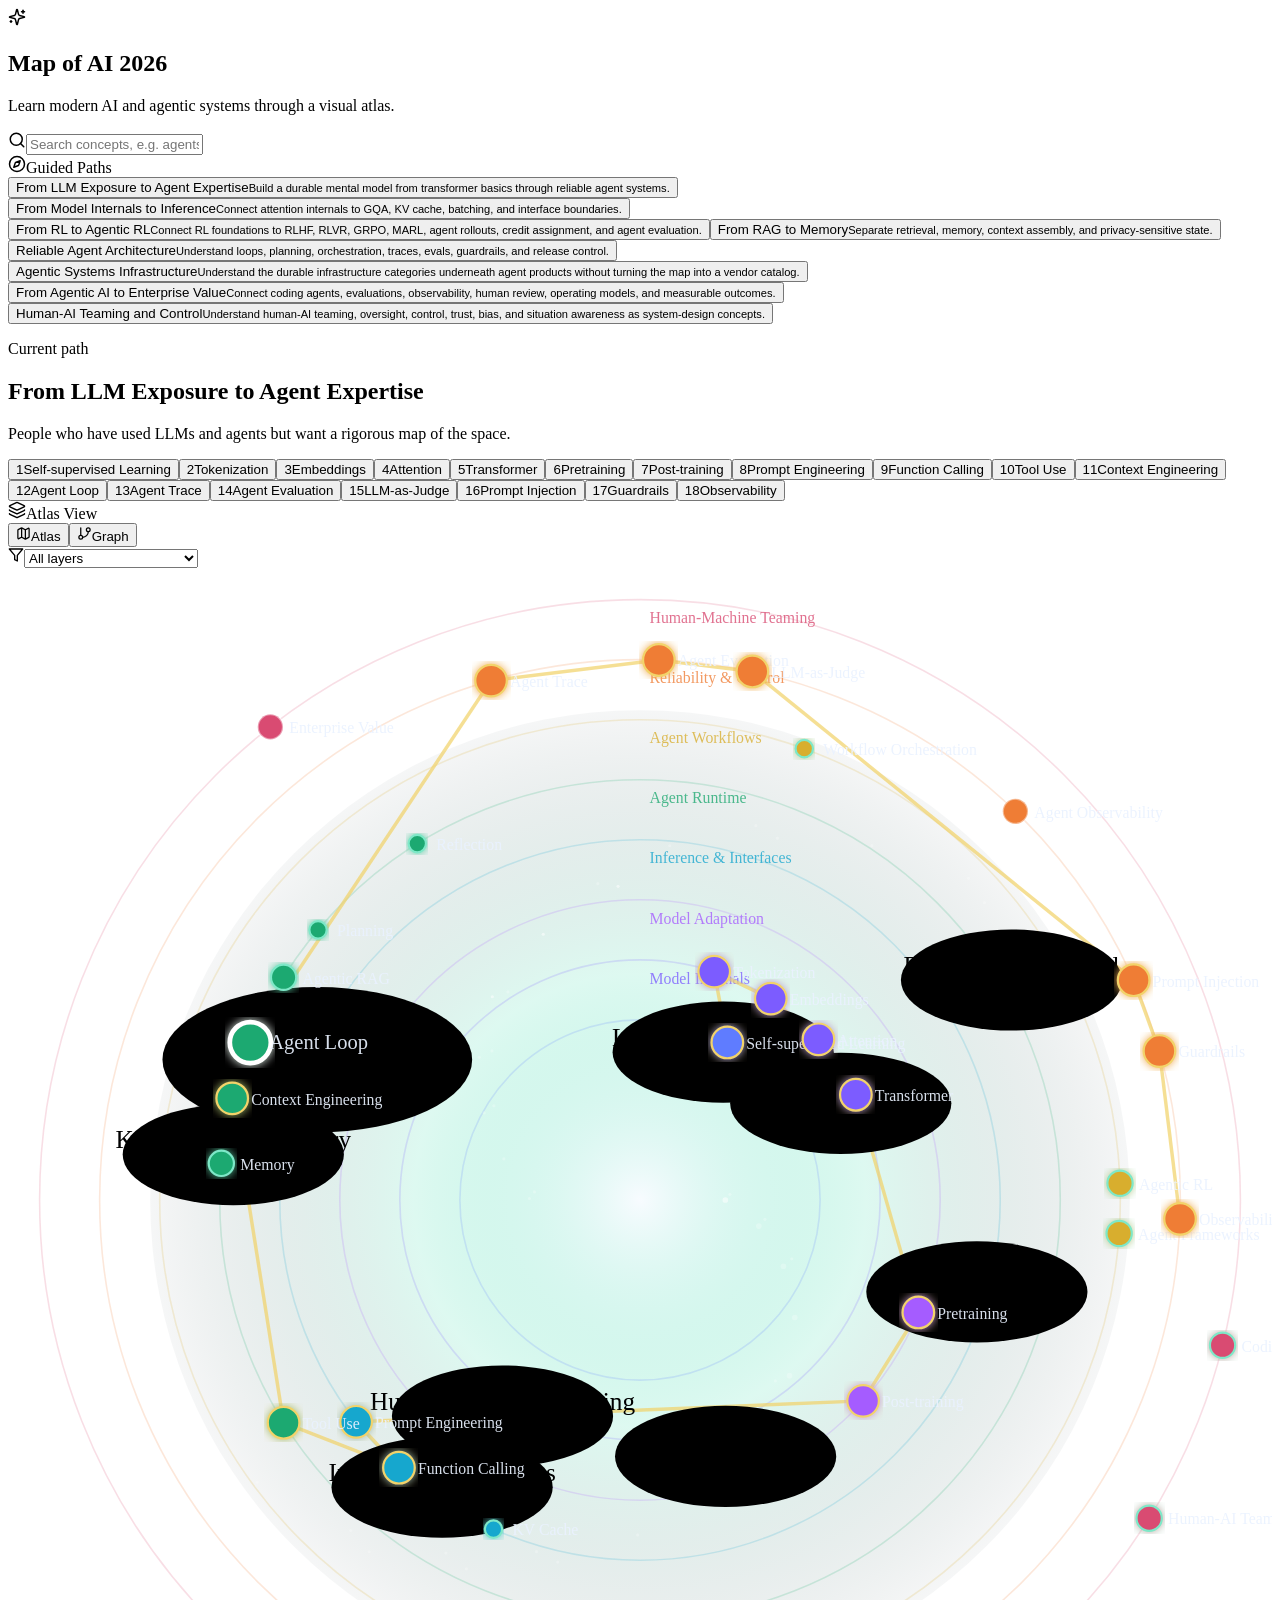
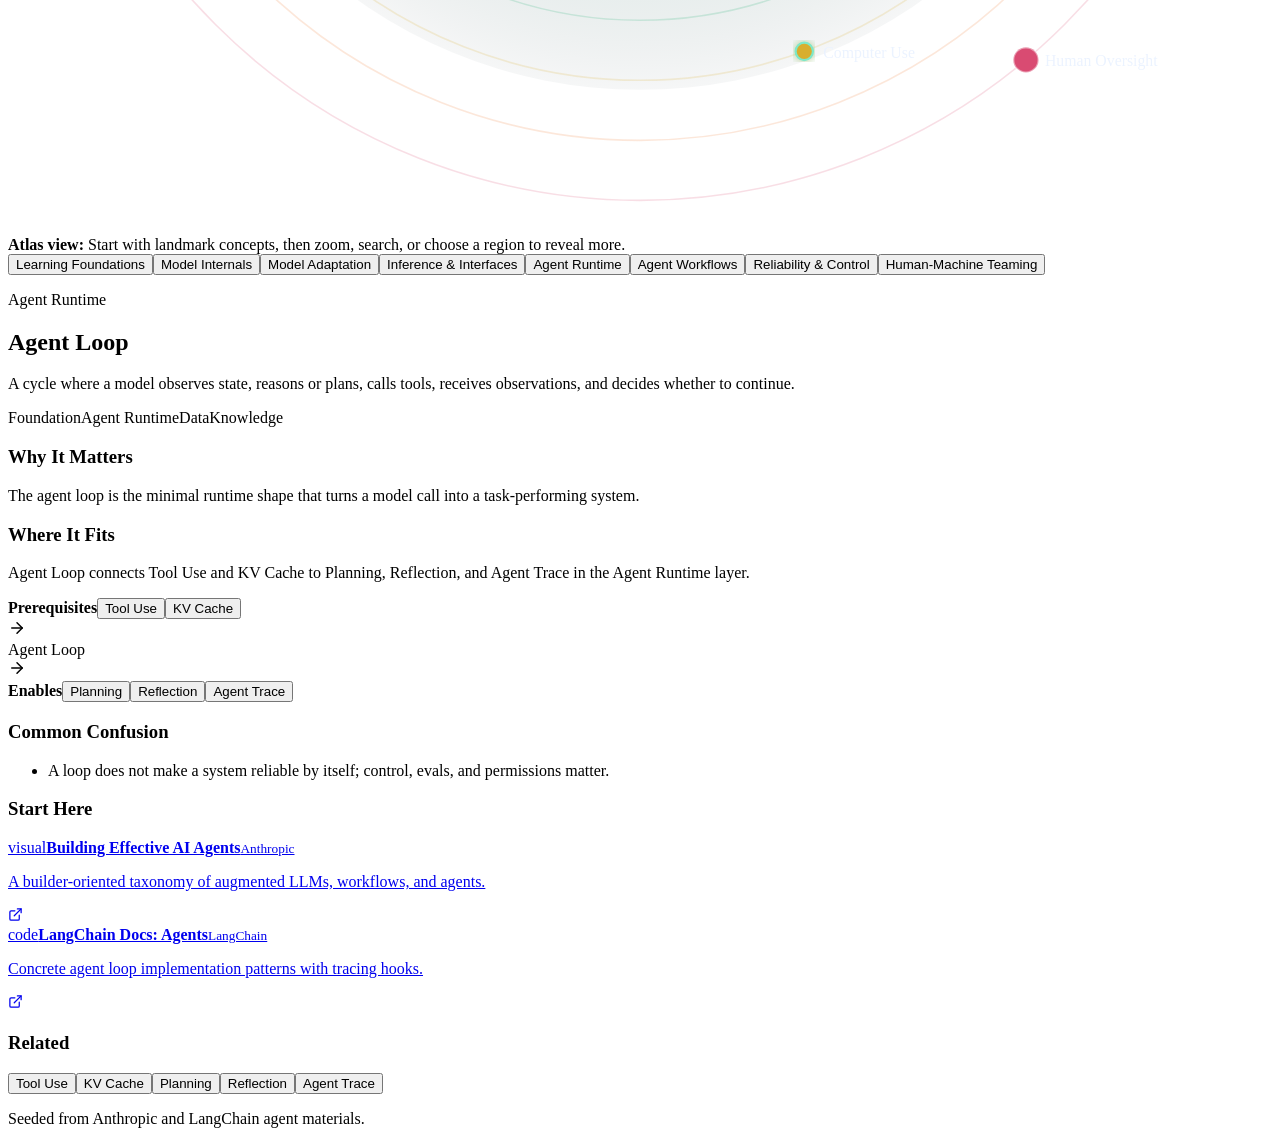
==== commit e570dbdc: "Deploy generated site" ====
--- a/index.html
+++ b/index.html
@@ -1 +1 @@
-<!DOCTYPE html><html lang="en"><head><meta charSet="utf-8"/><meta name="viewport" content="width=device-width, initial-scale=1"/><link rel="stylesheet" href="/map-of-ai-site/_next/static/chunks/0dwen-7qq_sgy.css" data-precedence="next"/><link rel="preload" as="script" fetchPriority="low" href="/map-of-ai-site/_next/static/chunks/1jq4o6yq14o4c.js"/><script src="/map-of-ai-site/_next/static/chunks/2tclw6-lgu1bq.js" async=""></script><script src="/map-of-ai-site/_next/static/chunks/2nykiepra7i1k.js" async=""></script><script src="/map-of-ai-site/_next/static/chunks/turbopack-2g-9s8759-uyg.js" async=""></script><script src="/map-of-ai-site/_next/static/chunks/158myu8e_yme3.js" async=""></script><script src="/map-of-ai-site/_next/static/chunks/1fw-6h0wx2ln2.js" async=""></script><title>Map of AI 2026</title><meta name="description" content="Learn modern AI and agentic systems through a visual atlas."/><script src="/map-of-ai-site/_next/static/chunks/0cz1d0mv5g_q7.js" noModule=""></script></head><body><div hidden=""><!--$--><!--/$--></div><main class="appFrame"><section class="topBar" aria-label="Map controls"><div class="brandBlock"><div class="brandMark"><svg xmlns="http://www.w3.org/2000/svg" width="18" height="18" viewBox="0 0 24 24" fill="none" stroke="currentColor" stroke-width="2" stroke-linecap="round" stroke-linejoin="round" class="lucide lucide-sparkles"><path d="M9.937 15.5A2 2 0 0 0 8.5 14.063l-6.135-1.582a.5.5 0 0 1 0-.962L8.5 9.936A2 2 0 0 0 9.937 8.5l1.582-6.135a.5.5 0 0 1 .963 0L14.063 8.5A2 2 0 0 0 15.5 9.937l6.135 1.581a.5.5 0 0 1 0 .964L15.5 14.063a2 2 0 0 0-1.437 1.437l-1.582 6.135a.5.5 0 0 1-.963 0z"></path><path d="M20 3v4"></path><path d="M22 5h-4"></path><path d="M4 17v2"></path><path d="M5 18H3"></path></svg></div><div><h1>Map of AI 2026</h1><p class="subtitle">Learn modern AI and agentic systems through a visual atlas.</p></div></div><label class="searchBox"><svg xmlns="http://www.w3.org/2000/svg" width="18" height="18" viewBox="0 0 24 24" fill="none" stroke="currentColor" stroke-width="2" stroke-linecap="round" stroke-linejoin="round" class="lucide lucide-search"><circle cx="11" cy="11" r="8"></circle><path d="m21 21-4.3-4.3"></path></svg><input placeholder="Search concepts, e.g. agents, RAG, evals" value=""/></label></section><section class="workspace"><aside class="leftRail" aria-label="Guided paths"><div class="panelHeader"><svg xmlns="http://www.w3.org/2000/svg" width="18" height="18" viewBox="0 0 24 24" fill="none" stroke="currentColor" stroke-width="2" stroke-linecap="round" stroke-linejoin="round" class="lucide lucide-compass"><path d="m16.24 7.76-1.804 5.411a2 2 0 0 1-1.265 1.265L7.76 16.24l1.804-5.411a2 2 0 0 1 1.265-1.265z"></path><circle cx="12" cy="12" r="10"></circle></svg><span>Guided Paths</span></div><div class="pathList"><button class="pathCard active"><span>From LLM Exposure to Agent Expertise</span><small>Build a durable mental model from transformer basics through reliable agent systems.</small></button><button class="pathCard"><span>From Model Internals to Inference</span><small>Connect attention internals to GQA, KV cache, batching, and interface boundaries.</small></button><button class="pathCard"><span>From RL to Agentic RL</span><small>Connect RL foundations to RLHF, RLVR, GRPO, MARL, agent rollouts, credit assignment, and agent evaluation.</small></button><button class="pathCard"><span>From RAG to Memory</span><small>Separate retrieval, memory, context assembly, and privacy-sensitive state.</small></button><button class="pathCard"><span>Reliable Agent Architecture</span><small>Understand loops, planning, orchestration, traces, evals, guardrails, and release control.</small></button><button class="pathCard"><span>Agentic Systems Infrastructure</span><small>Understand the durable infrastructure categories underneath agent products without turning the map into a vendor catalog.</small></button><button class="pathCard"><span>From Agentic AI to Enterprise Value</span><small>Connect coding agents, evaluations, observability, human review, operating models, and measurable outcomes.</small></button><button class="pathCard"><span>Human-AI Teaming and Control</span><small>Understand human-AI teaming, oversight, control, trust, bias, and situation awareness as system-design concepts.</small></button></div><div class="pathDetail"><p class="eyebrow">Current path</p><h2>From LLM Exposure to Agent Expertise</h2><p>People who have used LLMs and agents but want a rigorous map of the space.</p><div class="pathSteps"><button class="stepChip"><span>1</span>Self-supervised Learning</button><button class="stepChip"><span>2</span>Tokenization</button><button class="stepChip"><span>3</span>Embeddings</button><button class="stepChip"><span>4</span>Attention</button><button class="stepChip"><span>5</span>Transformer</button><button class="stepChip"><span>6</span>Pretraining</button><button class="stepChip"><span>7</span>Post-training</button><button class="stepChip"><span>8</span>Prompt Engineering</button><button class="stepChip"><span>9</span>Function Calling</button><button class="stepChip"><span>10</span>Tool Use</button><button class="stepChip"><span>11</span>Context Engineering</button><button class="stepChip active"><span>12</span>Agent Loop</button><button class="stepChip"><span>13</span>Agent Trace</button><button class="stepChip"><span>14</span>Agent Evaluation</button><button class="stepChip"><span>15</span>LLM-as-Judge</button><button class="stepChip"><span>16</span>Prompt Injection</button><button class="stepChip"><span>17</span>Guardrails</button><button class="stepChip"><span>18</span>Observability</button></div></div></aside><section class="mapStage" aria-label="AI Systems Galaxy"><div class="modeStrip"><div class="modeLabel"><svg xmlns="http://www.w3.org/2000/svg" width="18" height="18" viewBox="0 0 24 24" fill="none" stroke="currentColor" stroke-width="2" stroke-linecap="round" stroke-linejoin="round" class="lucide lucide-layers"><path d="M12.83 2.18a2 2 0 0 0-1.66 0L2.6 6.08a1 1 0 0 0 0 1.83l8.58 3.91a2 2 0 0 0 1.66 0l8.58-3.9a1 1 0 0 0 0-1.83z"></path><path d="M2 12a1 1 0 0 0 .58.91l8.6 3.91a2 2 0 0 0 1.65 0l8.58-3.9A1 1 0 0 0 22 12"></path><path d="M2 17a1 1 0 0 0 .58.91l8.6 3.91a2 2 0 0 0 1.65 0l8.58-3.9A1 1 0 0 0 22 17"></path></svg><span>Atlas View</span></div><div class="mapControls"><div class="segmentedControl" aria-label="Map mode"><button class="active"><svg xmlns="http://www.w3.org/2000/svg" width="15" height="15" viewBox="0 0 24 24" fill="none" stroke="currentColor" stroke-width="2" stroke-linecap="round" stroke-linejoin="round" class="lucide lucide-map"><path d="M14.106 5.553a2 2 0 0 0 1.788 0l3.659-1.83A1 1 0 0 1 21 4.619v12.764a1 1 0 0 1-.553.894l-4.553 2.277a2 2 0 0 1-1.788 0l-4.212-2.106a2 2 0 0 0-1.788 0l-3.659 1.83A1 1 0 0 1 3 19.381V6.618a1 1 0 0 1 .553-.894l4.553-2.277a2 2 0 0 1 1.788 0z"></path><path d="M15 5.764v15"></path><path d="M9 3.236v15"></path></svg>Atlas</button><button class=""><svg xmlns="http://www.w3.org/2000/svg" width="15" height="15" viewBox="0 0 24 24" fill="none" stroke="currentColor" stroke-width="2" stroke-linecap="round" stroke-linejoin="round" class="lucide lucide-git-branch"><line x1="6" x2="6" y1="3" y2="15"></line><circle cx="18" cy="6" r="3"></circle><circle cx="6" cy="18" r="3"></circle><path d="M18 9a9 9 0 0 1-9 9"></path></svg>Graph</button></div><label class="layerFilter"><svg xmlns="http://www.w3.org/2000/svg" width="16" height="16" viewBox="0 0 24 24" fill="none" stroke="currentColor" stroke-width="2" stroke-linecap="round" stroke-linejoin="round" class="lucide lucide-filter"><polygon points="22 3 2 3 10 12.46 10 19 14 21 14 12.46 22 3"></polygon></svg><select><option value="all" selected="">All layers</option><option value="1">Learning Foundations</option><option value="2">Model Internals</option><option value="3">Model Adaptation</option><option value="4">Inference &amp; Interfaces</option><option value="5">Agent Runtime</option><option value="6">Agent Workflows</option><option value="7">Reliability &amp; Control</option><option value="8">Human-Machine Teaming</option></select></label></div></div><div class="galaxyFrame"><svg viewBox="0 0 800 800" role="img" aria-label="Concentric AI concept galaxy"><defs><radialGradient id="coreGlow" cx="50%" cy="50%" r="55%"><stop offset="0%" stop-color="#f7fbff" stop-opacity="0.92"></stop><stop offset="42%" stop-color="#7ee8c8" stop-opacity="0.26"></stop><stop offset="100%" stop-color="#030b18" stop-opacity="0"></stop></radialGradient><filter id="nodeGlow"><feGaussianBlur stdDeviation="3" result="blur"></feGaussianBlur><feMerge><feMergeNode in="blur"></feMergeNode><feMergeNode in="SourceGraphic"></feMergeNode></feMerge></filter></defs><rect width="800" height="800" fill="transparent"></rect><g transform="translate(0,0) scale(1)"><circle cx="400" cy="400" r="310" fill="url(#coreGlow)"></circle><g><circle cx="400" cy="400" r="114" fill="none" stroke="#5f7cff" stroke-opacity="0.18"></circle><text x="406" y="301" fill="#5f7cff" opacity="0.78" font-size="10">Learning Foundations</text></g><g><circle cx="400" cy="400" r="152" fill="none" stroke="#7c5cff" stroke-opacity="0.18"></circle><text x="406" y="263" fill="#7c5cff" opacity="0.78" font-size="10">Model Internals</text></g><g><circle cx="400" cy="400" r="190" fill="none" stroke="#a55cff" stroke-opacity="0.18"></circle><text x="406" y="225" fill="#a55cff" opacity="0.78" font-size="10">Model Adaptation</text></g><g><circle cx="400" cy="400" r="228" fill="none" stroke="#19a7ce" stroke-opacity="0.18"></circle><text x="406" y="187" fill="#19a7ce" opacity="0.78" font-size="10">Inference &amp; Interfaces</text></g><g><circle cx="400" cy="400" r="266" fill="none" stroke="#1fa971" stroke-opacity="0.18"></circle><text x="406" y="149" fill="#1fa971" opacity="0.78" font-size="10">Agent Runtime</text></g><g><circle cx="400" cy="400" r="304" fill="none" stroke="#d8ae2f" stroke-opacity="0.18"></circle><text x="406" y="111" fill="#d8ae2f" opacity="0.78" font-size="10">Agent Workflows</text></g><g><circle cx="400" cy="400" r="342" fill="none" stroke="#ef7d35" stroke-opacity="0.18"></circle><text x="406" y="73" fill="#ef7d35" opacity="0.78" font-size="10">Reliability &amp; Control</text></g><g><circle cx="400" cy="400" r="380" fill="none" stroke="#d94b72" stroke-opacity="0.18"></circle><text x="406" y="35" fill="#d94b72" opacity="0.78" font-size="10">Human-Machine Teaming</text></g><circle cx="454" cy="400" r="1.8" fill="#ffffff" opacity="0.52"></circle><circle cx="485.6604" cy="514.5046" r="1" fill="#ffffff" opacity="0.25"></circle><circle cx="334.4968" cy="622.5608" r="1" fill="#ffffff" opacity="0.25"></circle><circle cx="99.1325" cy="511.8916" r="1" fill="#ffffff" opacity="0.25"></circle><circle cx="307.5377" cy="340.4121" r="1" fill="#ffffff" opacity="0.25"></circle><circle cx="386.1185" cy="201.4848" r="1" fill="#ffffff" opacity="0.52"></circle><circle cx="618.0146" cy="211.8149" r="1" fill="#ffffff" opacity="0.25"></circle><circle cx="475.2038" cy="416.5346" r="1.8" fill="#ffffff" opacity="0.25"></circle><circle cx="468.5753" cy="551.1735" r="1" fill="#ffffff" opacity="0.25"></circle><circle cx="277.1528" cy="623.4582" r="1" fill="#ffffff" opacity="0.25"></circle><circle cx="59.3478" cy="447.8755" r="1" fill="#ffffff" opacity="0.52"></circle><circle cx="306.2837" cy="305.6271" r="1" fill="#ffffff" opacity="0.25"></circle><circle cx="432.4304" cy="180.3815" r="1" fill="#ffffff" opacity="0.25"></circle><circle cx="673.5707" cy="252.0809" r="1" fill="#ffffff" opacity="0.25"></circle><circle cx="490.7777" cy="441.9452" r="1.8" fill="#ffffff" opacity="0.25"></circle><circle cx="439.2953" cy="584.8699" r="1" fill="#ffffff" opacity="0.52"></circle><circle cx="216.8843" cy="609.1713" r="1" fill="#ffffff" opacity="0.25"></circle><circle cx="333.1975" cy="394.8598" r="1" fill="#ffffff" opacity="0.25"></circle><circle cx="316.411" cy="268.2848" r="1" fill="#ffffff" opacity="0.25"></circle><circle cx="487.0012" cy="170.9677" r="1" fill="#ffffff" opacity="0.25"></circle><circle cx="721.0614" cy="307.9371" r="1" fill="#ffffff" opacity="0.52"></circle><circle cx="497.9732" cy="474.3657" r="1.8" fill="#ffffff" opacity="0.25"></circle><circle cx="398.52" cy="611.9948" r="1" fill="#ffffff" opacity="0.25"></circle><circle cx="157.727" cy="578.6191" r="1" fill="#ffffff" opacity="0.25"></circle><circle cx="313.8412" cy="373.9871" r="1" fill="#ffffff" opacity="0.25"></circle><circle cx="338.7784" cy="231.795" r="1" fill="#ffffff" opacity="0.52"></circle><circle cx="546.7469" cy="175.7472" r="1" fill="#ffffff" opacity="0.25"></circle><circle cx="456.8875" cy="396.4209" r="1" fill="#ffffff" opacity="0.25"></circle><circle cx="494.6255" cy="511.1846" r="1.8" fill="#ffffff" opacity="0.25"></circle><circle cx="347.9361" cy="629.1601" r="1" fill="#ffffff" opacity="0.25"></circle><circle cx="104.0113" cy="531.7827" r="1" fill="#ffffff" opacity="0.52"></circle><circle cx="301.3598" cy="344.8719" r="1" fill="#ffffff" opacity="0.25"></circle><circle cx="373.2842" cy="199.7745" r="1" fill="#ffffff" opacity="0.25"></circle><circle cx="607.9115" cy="196.398" r="1" fill="#ffffff" opacity="0.25"></circle><circle cx="479.0583" cy="412.2389" r="1" fill="#ffffff" opacity="0.25"></circle><circle cx="479.3407" cy="549.2181" r="1.8" fill="#ffffff" opacity="0.52"></circle><circle cx="290.1489" cy="633.4454" r="1" fill="#ffffff" opacity="0.25"></circle><circle cx="60.0874" cy="469.774" r="1" fill="#ffffff" opacity="0.25"></circle><circle cx="298.2995" cy="309.706" r="1" fill="#ffffff" opacity="0.25"></circle><circle cx="418.8275" cy="175.7891" r="1" fill="#ffffff" opacity="0.25"></circle><circle cx="666.2871" cy="233.6054" r="1" fill="#ffffff" opacity="0.52"></circle><circle cx="496.0294" cy="437.2473" r="1" fill="#ffffff" opacity="0.25"></circle><circle cx="451.6326" cy="584.9272" r="1.8" fill="#ffffff" opacity="0.25"></circle><circle cx="228.5492" cy="622.6334" r="1" fill="#ffffff" opacity="0.25"></circle><circle cx="330.0068" cy="399.0226" r="1" fill="#ffffff" opacity="0.25"></circle><circle cx="306.5421" cy="271.3663" r="1" fill="#ffffff" opacity="0.52"></circle><circle cx="473.3356" cy="163.091" r="1" fill="#ffffff" opacity="0.25"></circle><circle cx="717.4734" cy="286.9528" r="1" fill="#ffffff" opacity="0.25"></circle><line x1="455.2683" y1="300.2934" x2="446.9706" y2="255.4394" stroke="#f2d36b" stroke-width="2.2" stroke-opacity="0.72"></line><line x1="446.9706" y1="255.4394" x2="482.7851" y2="272.5221" stroke="#f2d36b" stroke-width="2.2" stroke-opacity="0.72"></line><line x1="482.7851" y1="272.5221" x2="512.958" y2="298.2921" stroke="#f2d36b" stroke-width="2.2" stroke-opacity="0.72"></line><line x1="512.958" y1="298.2921" x2="536.6167" y2="333.3676" stroke="#f2d36b" stroke-width="2.2" stroke-opacity="0.72"></line><line x1="536.6167" y1="333.3676" x2="576.1649" y2="471.1753" stroke="#f2d36b" stroke-width="2.2" stroke-opacity="0.72"></line><line x1="576.1649" y1="471.1753" x2="541.1975" y2="527.1348" stroke="#f2d36b" stroke-width="2.2" stroke-opacity="0.72"></line><line x1="541.1975" y1="527.1348" x2="220.3335" y2="540.3708" stroke="#f2d36b" stroke-width="2.2" stroke-opacity="0.72"></line><line x1="220.3335" y1="540.3708" x2="247.4382" y2="569.437" stroke="#f2d36b" stroke-width="2.2" stroke-opacity="0.72"></line><line x1="247.4382" y1="569.437" x2="174.4192" y2="540.9585" stroke="#f2d36b" stroke-width="2.2" stroke-opacity="0.72"></line><line x1="174.4192" y1="540.9585" x2="141.9013" y2="335.6488" stroke="#f2d36b" stroke-width="2.2" stroke-opacity="0.72"></line><line x1="141.9013" y1="335.6488" x2="153.3691" y2="300.3546" stroke="#f2d36b" stroke-width="2.2" stroke-opacity="0.72"></line><line x1="153.3691" y1="300.3546" x2="305.732" y2="71.2485" stroke="#f2d36b" stroke-width="2.2" stroke-opacity="0.72"></line><line x1="305.732" y1="71.2485" x2="411.9356" y2="58.2083" stroke="#f2d36b" stroke-width="2.2" stroke-opacity="0.72"></line><line x1="411.9356" y1="58.2083" x2="471.1058" y2="65.4735" stroke="#f2d36b" stroke-width="2.2" stroke-opacity="0.72"></line><line x1="471.1058" y1="65.4735" x2="712.4325" y2="260.8961" stroke="#f2d36b" stroke-width="2.2" stroke-opacity="0.72"></line><line x1="712.4325" y1="260.8961" x2="728.7515" y2="305.732" stroke="#f2d36b" stroke-width="2.2" stroke-opacity="0.72"></line><line x1="728.7515" y1="305.732" x2="741.7917" y2="411.9356" stroke="#f2d36b" stroke-width="2.2" stroke-opacity="0.72"></line><g class="clusterRegion" role="button" tabindex="0" aria-label="Learning Foundations cluster"><ellipse cx="452.6478" cy="306.4102" rx="70" ry="32"></ellipse><text x="452.6478" y="302.4102" text-anchor="middle">Learning Foundations</text><text x="452.6478" y="318.4102" text-anchor="middle" class="clusterCount">5<!-- --> seed concepts</text></g><g class="clusterRegion" role="button" tabindex="0" aria-label="Model Internals cluster"><ellipse cx="527.0608" cy="338.8233" rx="70" ry="32"></ellipse><text x="527.0608" y="334.8233" text-anchor="middle">Model Internals</text><text x="527.0608" y="350.8233" text-anchor="middle" class="clusterCount">8<!-- --> seed concepts</text></g><g class="clusterRegion" role="button" tabindex="0" aria-label="Model Adaptation cluster"><ellipse cx="454.1915" cy="562.2896" rx="70" ry="32"></ellipse><text x="454.1915" y="558.2896" text-anchor="middle">Model Adaptation</text><text x="454.1915" y="574.2896" text-anchor="middle" class="clusterCount">10<!-- --> seed concepts</text></g><g class="clusterRegion" role="button" tabindex="0" aria-label="Inference &amp; Interfaces cluster"><ellipse cx="274.7554" cy="581.7568" rx="70" ry="32"></ellipse><text x="274.7554" y="577.7568" text-anchor="middle">Inference &amp; Interfaces</text><text x="274.7554" y="593.7568" text-anchor="middle" class="clusterCount">7<!-- --> seed concepts</text></g><g class="clusterRegion" role="button" tabindex="0" aria-label="Knowledge &amp; Memory cluster"><ellipse cx="142.5924" cy="371.2626" rx="70" ry="32"></ellipse><text x="142.5924" y="367.2626" text-anchor="middle">Knowledge &amp; Memory</text><text x="142.5924" y="383.2626" text-anchor="middle" class="clusterCount">7<!-- --> seed concepts</text></g><g class="clusterRegion active" role="button" tabindex="0" aria-label="Agent Runtime cluster"><ellipse cx="195.7655" cy="311.1877" rx="98" ry="46"></ellipse><text x="195.7655" y="307.1877" text-anchor="middle">Agent Runtime</text><text x="195.7655" y="323.1877" text-anchor="middle" class="clusterCount">4<!-- --> seed concepts</text></g><g class="clusterRegion" role="button" tabindex="0" aria-label="Agent Workflows cluster"><ellipse cx="613.2158" cy="458.1474" rx="70" ry="32"></ellipse><text x="613.2158" y="454.1474" text-anchor="middle">Agent Workflows</text><text x="613.2158" y="470.1474" text-anchor="middle" class="clusterCount">19<!-- --> seed concepts</text></g><g class="clusterRegion" role="button" tabindex="0" aria-label="Reliability &amp; Control cluster"><ellipse cx="635.1177" cy="260.7841" rx="70" ry="32"></ellipse><text x="635.1177" y="256.7841" text-anchor="middle">Reliability &amp; Control</text><text x="635.1177" y="272.7841" text-anchor="middle" class="clusterCount">19<!-- --> seed concepts</text></g><g class="clusterRegion" role="button" tabindex="0" aria-label="Human-Machine Teaming cluster"><ellipse cx="312.9673" cy="536.737" rx="70" ry="32"></ellipse><text x="312.9673" y="532.737" text-anchor="middle">Human-Machine Teaming</text><text x="312.9673" y="548.737" text-anchor="middle" class="clusterCount">13<!-- --> seed concepts</text></g><g class="galaxyNode visible" transform="translate(455.2683, 300.2934)" tabindex="0" role="button" aria-label="Self-supervised Learning"><circle r="10" fill="#5f7cff" stroke="#f2d36b" stroke-width="1.4" filter="url(#nodeGlow)"></circle><text x="12" y="4" fill="#eaf2ff" font-size="10" opacity="0.92">Self-supervised Learning</text></g><g class="galaxyNode visible" transform="translate(446.9706, 255.4394)" tabindex="0" role="button" aria-label="Tokenization"><circle r="10" fill="#7c5cff" stroke="#f2d36b" stroke-width="1.4" filter="url(#nodeGlow)"></circle><text x="12" y="4" fill="#eaf2ff" font-size="10" opacity="0.92">Tokenization</text></g><g class="galaxyNode visible" transform="translate(482.7851, 272.5221)" tabindex="0" role="button" aria-label="Embeddings"><circle r="10" fill="#7c5cff" stroke="#f2d36b" stroke-width="1.4" filter="url(#nodeGlow)"></circle><text x="12" y="4" fill="#eaf2ff" font-size="10" opacity="0.92">Embeddings</text></g><g class="galaxyNode visible" transform="translate(512.958, 298.2921)" tabindex="0" role="button" aria-label="Attention"><circle r="10" fill="#7c5cff" stroke="#f2d36b" stroke-width="1.4" filter="url(#nodeGlow)"></circle><text x="12" y="4" fill="#eaf2ff" font-size="10" opacity="0.92">Attention</text></g><g class="galaxyNode visible" transform="translate(536.6167, 333.3676)" tabindex="0" role="button" aria-label="Transformer"><circle r="10" fill="#7c5cff" stroke="#f2d36b" stroke-width="1.4" filter="url(#nodeGlow)"></circle><text x="12" y="4" fill="#eaf2ff" font-size="10" opacity="0.92">Transformer</text></g><g class="galaxyNode visible" transform="translate(576.1649, 471.1753)" tabindex="0" role="button" aria-label="Pretraining"><circle r="10" fill="#a55cff" stroke="#f2d36b" stroke-width="1.4" filter="url(#nodeGlow)"></circle><text x="12" y="4" fill="#eaf2ff" font-size="10" opacity="0.92">Pretraining</text></g><g class="galaxyNode visible" transform="translate(541.1975, 527.1348)" tabindex="0" role="button" aria-label="Post-training"><circle r="10" fill="#a55cff" stroke="#f2d36b" stroke-width="1.4" filter="url(#nodeGlow)"></circle><text x="12" y="4" fill="#eaf2ff" font-size="10" opacity="0.92">Post-training</text></g><g class="galaxyNode visible" transform="translate(307.264, 608.2884)" tabindex="0" role="button" aria-label="KV Cache"><circle r="5.5" fill="#19a7ce" stroke="#7ee8c8" stroke-width="1.4" filter="url(#nodeGlow)"></circle><text x="12" y="4" fill="#eaf2ff" font-size="10" opacity="0.92">KV Cache</text></g><g class="galaxyNode visible" transform="translate(247.4382, 569.437)" tabindex="0" role="button" aria-label="Function Calling"><circle r="10" fill="#19a7ce" stroke="#f2d36b" stroke-width="1.4" filter="url(#nodeGlow)"></circle><text x="12" y="4" fill="#eaf2ff" font-size="10" opacity="0.92">Function Calling</text></g><g class="galaxyNode visible" transform="translate(220.3335, 540.3708)" tabindex="0" role="button" aria-label="Prompt Engineering"><circle r="10" fill="#19a7ce" stroke="#f2d36b" stroke-width="1.4" filter="url(#nodeGlow)"></circle><text x="12" y="4" fill="#eaf2ff" font-size="10" opacity="0.92">Prompt Engineering</text></g><g class="galaxyNode visible" transform="translate(174.4192, 540.9585)" tabindex="0" role="button" aria-label="Tool Use"><circle r="10" fill="#1fa971" stroke="#f2d36b" stroke-width="1.4" filter="url(#nodeGlow)"></circle><text x="12" y="4" fill="#eaf2ff" font-size="10" opacity="0.92">Tool Use</text></g><g class="galaxyNode visible" transform="translate(135.0122, 376.8166)" tabindex="0" role="button" aria-label="Memory"><circle r="8" fill="#1fa971" stroke="#7ee8c8" stroke-width="1.4" filter="url(#nodeGlow)"></circle><text x="12" y="4" fill="#eaf2ff" font-size="10" opacity="0.92">Memory</text></g><g class="galaxyNode visible" transform="translate(141.9013, 335.6488)" tabindex="0" role="button" aria-label="Context Engineering"><circle r="10" fill="#1fa971" stroke="#f2d36b" stroke-width="1.4" filter="url(#nodeGlow)"></circle><text x="12" y="4" fill="#eaf2ff" font-size="10" opacity="0.92">Context Engineering</text></g><g class="galaxyNode visible" transform="translate(153.3691, 300.3546)" tabindex="0" role="button" aria-label="Agent Loop"><circle r="13" fill="#1fa971" stroke="#ffffff" stroke-width="3" filter="url(#nodeGlow)"></circle><text x="12" y="4" fill="#eaf2ff" font-size="13" opacity="0.92">Agent Loop</text></g><g class="galaxyNode visible" transform="translate(196.2322, 229.0185)" tabindex="0" role="button" aria-label="Planning"><circle r="5.5" fill="#1fa971" stroke="#7ee8c8" stroke-width="1.4" filter="url(#nodeGlow)"></circle><text x="12" y="4" fill="#eaf2ff" font-size="10" opacity="0.92">Planning</text></g><g class="galaxyNode visible" transform="translate(259.0415, 174.4192)" tabindex="0" role="button" aria-label="Reflection"><circle r="5.5" fill="#1fa971" stroke="#7ee8c8" stroke-width="1.4" filter="url(#nodeGlow)"></circle><text x="12" y="4" fill="#eaf2ff" font-size="10" opacity="0.92">Reflection</text></g><g class="galaxyNode visible" transform="translate(305.732, 71.2485)" tabindex="0" role="button" aria-label="Agent Trace"><circle r="10" fill="#ef7d35" stroke="#f2d36b" stroke-width="1.4" filter="url(#nodeGlow)"></circle><text x="12" y="4" fill="#eaf2ff" font-size="10" opacity="0.92">Agent Trace</text></g><g class="galaxyNode visible" transform="translate(411.9356, 58.2083)" tabindex="0" role="button" aria-label="Agent Evaluation"><circle r="10" fill="#ef7d35" stroke="#f2d36b" stroke-width="1.4" filter="url(#nodeGlow)"></circle><text x="12" y="4" fill="#eaf2ff" font-size="10" opacity="0.92">Agent Evaluation</text></g><g class="galaxyNode visible" transform="translate(471.1058, 65.4735)" tabindex="0" role="button" aria-label="LLM-as-Judge"><circle r="10" fill="#ef7d35" stroke="#f2d36b" stroke-width="1.4" filter="url(#nodeGlow)"></circle><text x="12" y="4" fill="#eaf2ff" font-size="10" opacity="0.92">LLM-as-Judge</text></g><g class="galaxyNode visible" transform="translate(503.9741, 114.3334)" tabindex="0" role="button" aria-label="Workflow Orchestration"><circle r="5.5" fill="#d8ae2f" stroke="#7ee8c8" stroke-width="1.4" filter="url(#nodeGlow)"></circle><text x="12" y="4" fill="#eaf2ff" font-size="10" opacity="0.92">Workflow Orchestration</text></g><g class="galaxyNode visible" transform="translate(703.8148, 389.3906)" tabindex="0" role="button" aria-label="Agentic RL"><circle r="8" fill="#d8ae2f" stroke="#7ee8c8" stroke-width="1.4" filter="url(#nodeGlow)"></circle><text x="12" y="4" fill="#eaf2ff" font-size="10" opacity="0.92">Agentic RL</text></g><g class="galaxyNode visible" transform="translate(703.2595, 421.206)" tabindex="0" role="button" aria-label="Agent Frameworks"><circle r="8" fill="#d8ae2f" stroke="#7ee8c8" stroke-width="1.4" filter="url(#nodeGlow)"></circle><text x="12" y="4" fill="#eaf2ff" font-size="10" opacity="0.92">Agent Frameworks</text></g><g class="galaxyNode visible" transform="translate(174.4192, 259.0415)" tabindex="0" role="button" aria-label="Agentic RAG"><circle r="8" fill="#1fa971" stroke="#7ee8c8" stroke-width="1.4" filter="url(#nodeGlow)"></circle><text x="12" y="4" fill="#eaf2ff" font-size="10" opacity="0.92">Agentic RAG</text></g><g class="galaxyNode visible" transform="translate(637.5732, 153.9858)" tabindex="0" role="button" aria-label="Agent Observability"><circle r="8" fill="#ef7d35" stroke="rgba(255,255,255,0.45)" stroke-width="1.4"></circle><text x="12" y="4" fill="#eaf2ff" font-size="10" opacity="0.92">Agent Observability</text></g><g class="galaxyNode visible" transform="translate(503.9741, 685.6666)" tabindex="0" role="button" aria-label="Computer Use"><circle r="5.5" fill="#d8ae2f" stroke="#7ee8c8" stroke-width="1.4" filter="url(#nodeGlow)"></circle><text x="12" y="4" fill="#eaf2ff" font-size="10" opacity="0.92">Computer Use</text></g><g class="galaxyNode visible" transform="translate(712.4325, 260.8961)" tabindex="0" role="button" aria-label="Prompt Injection"><circle r="10" fill="#ef7d35" stroke="#f2d36b" stroke-width="1.4" filter="url(#nodeGlow)"></circle><text x="12" y="4" fill="#eaf2ff" font-size="10" opacity="0.92">Prompt Injection</text></g><g class="galaxyNode visible" transform="translate(728.7515, 305.732)" tabindex="0" role="button" aria-label="Guardrails"><circle r="10" fill="#ef7d35" stroke="#f2d36b" stroke-width="1.4" filter="url(#nodeGlow)"></circle><text x="12" y="4" fill="#eaf2ff" font-size="10" opacity="0.92">Guardrails</text></g><g class="galaxyNode visible" transform="translate(741.7917, 411.9356)" tabindex="0" role="button" aria-label="Observability"><circle r="10" fill="#ef7d35" stroke="#f2d36b" stroke-width="1.4" filter="url(#nodeGlow)"></circle><text x="12" y="4" fill="#eaf2ff" font-size="10" opacity="0.92">Observability</text></g><g class="galaxyNode visible" transform="translate(768.7124, 491.9303)" tabindex="0" role="button" aria-label="Coding Agent"><circle r="8" fill="#d94b72" stroke="#7ee8c8" stroke-width="1.4" filter="url(#nodeGlow)"></circle><text x="12" y="4" fill="#eaf2ff" font-size="10" opacity="0.92">Coding Agent</text></g><g class="galaxyNode visible" transform="translate(722.2583, 601.3693)" tabindex="0" role="button" aria-label="Human-AI Teaming"><circle r="8" fill="#d94b72" stroke="#7ee8c8" stroke-width="1.4" filter="url(#nodeGlow)"></circle><text x="12" y="4" fill="#eaf2ff" font-size="10" opacity="0.92">Human-AI Teaming</text></g><g class="galaxyNode visible" transform="translate(644.2593, 691.0969)" tabindex="0" role="button" aria-label="Human Oversight"><circle r="8" fill="#d94b72" stroke="rgba(255,255,255,0.45)" stroke-width="1.4"></circle><text x="12" y="4" fill="#eaf2ff" font-size="10" opacity="0.92">Human Oversight</text></g><g class="galaxyNode visible" transform="translate(166.0486, 100.5559)" tabindex="0" role="button" aria-label="Enterprise Value"><circle r="8" fill="#d94b72" stroke="rgba(255,255,255,0.45)" stroke-width="1.4"></circle><text x="12" y="4" fill="#eaf2ff" font-size="10" opacity="0.92">Enterprise Value</text></g></g></svg></div><div class="mapCaption"><strong>Reading the atlas:</strong> landmarks, your active path, search matches, and the expanded<!-- --> <!-- -->Agent Runtime<!-- --> region stay visible. Pan, zoom, or click a cluster to reveal more.</div><div class="legendGrid"><button class="legendItem"><span style="background:#5f7cff"></span>Learning Foundations</button><button class="legendItem"><span style="background:#7c5cff"></span>Model Internals</button><button class="legendItem"><span style="background:#a55cff"></span>Model Adaptation</button><button class="legendItem"><span style="background:#19a7ce"></span>Inference &amp; Interfaces</button><button class="legendItem"><span style="background:#1fa971"></span>Agent Runtime</button><button class="legendItem"><span style="background:#d8ae2f"></span>Agent Workflows</button><button class="legendItem"><span style="background:#ef7d35"></span>Reliability &amp; Control</button><button class="legendItem"><span style="background:#d94b72"></span>Human-Machine Teaming</button></div></section><aside class="detailPanel" aria-label="Concept details"><div class="conceptHero" style="border-color:#1fa971"><p class="eyebrow">Agent Runtime</p><h2>Agent Loop</h2><p>A cycle where a model observes state, reasons or plans, calls tools, receives observations, and decides whether to continue.</p><div class="tagRow"><span>Foundation</span><span>Agent Runtime</span><span>Data</span><span>Knowledge</span></div></div><section class="detailSection"><h3>Why It Matters</h3><p>The agent loop is the minimal runtime shape that turns a model call into a task-performing system.</p></section><section class="detailSection atlasNote"><h3>Where It Fits</h3><p>Agent Loop connects Tool Use and KV Cache to Planning, Reflection, and Agent Trace in the Agent Runtime layer.</p></section><section class="miniDiagram" aria-label="Concept relationship diagram"><div><strong>Prerequisites</strong><button>Tool Use</button><button>KV Cache</button></div><svg xmlns="http://www.w3.org/2000/svg" width="18" height="18" viewBox="0 0 24 24" fill="none" stroke="currentColor" stroke-width="2" stroke-linecap="round" stroke-linejoin="round" class="lucide lucide-arrow-right"><path d="M5 12h14"></path><path d="m12 5 7 7-7 7"></path></svg><div class="currentNode">Agent Loop</div><svg xmlns="http://www.w3.org/2000/svg" width="18" height="18" viewBox="0 0 24 24" fill="none" stroke="currentColor" stroke-width="2" stroke-linecap="round" stroke-linejoin="round" class="lucide lucide-arrow-right"><path d="M5 12h14"></path><path d="m12 5 7 7-7 7"></path></svg><div><strong>Enables</strong><button>Planning</button><button>Reflection</button><button>Agent Trace</button></div></section><section class="detailSection"><h3>Common Confusion</h3><ul><li>A loop does not make a system reliable by itself; control, evals, and permissions matter.</li></ul></section><section class="detailSection"><h3>Start Here</h3><div class="resourceList"><a href="https://www.anthropic.com/research/building-effective-agents" target="_blank" rel="noreferrer" class="resourceCard"><div><span class="resourceType visual">visual</span><strong>Building Effective AI Agents</strong><small>Anthropic</small></div><p>A builder-oriented taxonomy of augmented LLMs, workflows, and agents.</p><svg xmlns="http://www.w3.org/2000/svg" width="15" height="15" viewBox="0 0 24 24" fill="none" stroke="currentColor" stroke-width="2" stroke-linecap="round" stroke-linejoin="round" class="lucide lucide-external-link"><path d="M15 3h6v6"></path><path d="M10 14 21 3"></path><path d="M18 13v6a2 2 0 0 1-2 2H5a2 2 0 0 1-2-2V8a2 2 0 0 1 2-2h6"></path></svg></a><a href="https://docs.langchain.com/oss/python/langchain/agents" target="_blank" rel="noreferrer" class="resourceCard"><div><span class="resourceType code">code</span><strong>LangChain Docs: Agents</strong><small>LangChain</small></div><p>Concrete agent loop implementation patterns with tracing hooks.</p><svg xmlns="http://www.w3.org/2000/svg" width="15" height="15" viewBox="0 0 24 24" fill="none" stroke="currentColor" stroke-width="2" stroke-linecap="round" stroke-linejoin="round" class="lucide lucide-external-link"><path d="M15 3h6v6"></path><path d="M10 14 21 3"></path><path d="M18 13v6a2 2 0 0 1-2 2H5a2 2 0 0 1-2-2V8a2 2 0 0 1 2-2h6"></path></svg></a></div></section><section class="detailSection"><h3>Related</h3><div class="relatedGrid"><button>Tool Use</button><button>KV Cache</button><button>Planning</button><button>Reflection</button><button>Agent Trace</button></div></section><p class="sourceNote">Seeded from Anthropic and LangChain agent materials.</p></aside></section></main><!--$--><!--/$--><script src="/map-of-ai-site/_next/static/chunks/1jq4o6yq14o4c.js" id="_R_" async=""></script><script>(self.__next_f=self.__next_f||[]).push([0])</script><script>self.__next_f.push([1,"1:\"$Sreact.fragment\"\n2:I[39756,[\"/map-of-ai-site/_next/static/chunks/158myu8e_yme3.js\"],\"default\"]\n3:I[37457,[\"/map-of-ai-site/_next/static/chunks/158myu8e_yme3.js\"],\"default\"]\n4:I[47257,[\"/map-of-ai-site/_next/static/chunks/158myu8e_yme3.js\"],\"ClientPageRoot\"]\n5:I[31713,[\"/map-of-ai-site/_next/static/chunks/158myu8e_yme3.js\",\"/map-of-ai-site/_next/static/chunks/1fw-6h0wx2ln2.js\"],\"default\"]\n8:I[97367,[\"/map-of-ai-site/_next/static/chunks/158myu8e_yme3.js\"],\"OutletBoundary\"]\n9:\"$Sreact.suspense\"\nb:I[97367,[\"/map-of-ai-site/_next/static/chunks/158myu8e_yme3.js\"],\"ViewportBoundary\"]\nd:I[97367,[\"/map-of-ai-site/_next/static/chunks/158myu8e_yme3.js\"],\"MetadataBoundary\"]\nf:I[68027,[\"/map-of-ai-site/_next/static/chunks/158myu8e_yme3.js\"],\"default\",1]\n:HL[\"/map-of-ai-site/_next/static/chunks/0dwen-7qq_sgy.css\",\"style\"]\n"])</script><script>self.__next_f.push([1,"0:{\"P\":null,\"c\":[\"\",\"\"],\"q\":\"\",\"i\":false,\"f\":[[[\"\",{\"children\":[\"__PAGE__\",{}]},\"$undefined\",\"$undefined\",16],[[\"$\",\"$1\",\"c\",{\"children\":[[[\"$\",\"link\",\"0\",{\"rel\":\"stylesheet\",\"href\":\"/map-of-ai-site/_next/static/chunks/0dwen-7qq_sgy.css\",\"precedence\":\"next\",\"crossOrigin\":\"$undefined\",\"nonce\":\"$undefined\"}],[\"$\",\"script\",\"script-0\",{\"src\":\"/map-of-ai-site/_next/static/chunks/158myu8e_yme3.js\",\"async\":true,\"nonce\":\"$undefined\"}]],[\"$\",\"html\",null,{\"lang\":\"en\",\"children\":[\"$\",\"body\",null,{\"children\":[\"$\",\"$L2\",null,{\"parallelRouterKey\":\"children\",\"error\":\"$undefined\",\"errorStyles\":\"$undefined\",\"errorScripts\":\"$undefined\",\"template\":[\"$\",\"$L3\",null,{}],\"templateStyles\":\"$undefined\",\"templateScripts\":\"$undefined\",\"notFound\":[[[\"$\",\"title\",null,{\"children\":\"404: This page could not be found.\"}],[\"$\",\"div\",null,{\"style\":{\"fontFamily\":\"system-ui,\\\"Segoe UI\\\",Roboto,Helvetica,Arial,sans-serif,\\\"Apple Color Emoji\\\",\\\"Segoe UI Emoji\\\"\",\"height\":\"100vh\",\"textAlign\":\"center\",\"display\":\"flex\",\"flexDirection\":\"column\",\"alignItems\":\"center\",\"justifyContent\":\"center\"},\"children\":[\"$\",\"div\",null,{\"children\":[[\"$\",\"style\",null,{\"dangerouslySetInnerHTML\":{\"__html\":\"body{color:#000;background:#fff;margin:0}.next-error-h1{border-right:1px solid rgba(0,0,0,.3)}@media (prefers-color-scheme:dark){body{color:#fff;background:#000}.next-error-h1{border-right:1px solid rgba(255,255,255,.3)}}\"}}],[\"$\",\"h1\",null,{\"className\":\"next-error-h1\",\"style\":{\"display\":\"inline-block\",\"margin\":\"0 20px 0 0\",\"padding\":\"0 23px 0 0\",\"fontSize\":24,\"fontWeight\":500,\"verticalAlign\":\"top\",\"lineHeight\":\"49px\"},\"children\":404}],[\"$\",\"div\",null,{\"style\":{\"display\":\"inline-block\"},\"children\":[\"$\",\"h2\",null,{\"style\":{\"fontSize\":14,\"fontWeight\":400,\"lineHeight\":\"49px\",\"margin\":0},\"children\":\"This page could not be found.\"}]}]]}]}]],[]],\"forbidden\":\"$undefined\",\"unauthorized\":\"$undefined\"}]}]}]]}],{\"children\":[[\"$\",\"$1\",\"c\",{\"children\":[[\"$\",\"$L4\",null,{\"Component\":\"$5\",\"serverProvidedParams\":{\"searchParams\":{},\"params\":{},\"promises\":[\"$@6\",\"$@7\"]}}],[[\"$\",\"script\",\"script-0\",{\"src\":\"/map-of-ai-site/_next/static/chunks/1fw-6h0wx2ln2.js\",\"async\":true,\"nonce\":\"$undefined\"}]],[\"$\",\"$L8\",null,{\"children\":[\"$\",\"$9\",null,{\"name\":\"Next.MetadataOutlet\",\"children\":\"$@a\"}]}]]}],{},null,false,null]},null,false,null],[\"$\",\"$1\",\"h\",{\"children\":[null,[\"$\",\"$Lb\",null,{\"children\":\"$Lc\"}],[\"$\",\"div\",null,{\"hidden\":true,\"children\":[\"$\",\"$Ld\",null,{\"children\":[\"$\",\"$9\",null,{\"name\":\"Next.Metadata\",\"children\":\"$Le\"}]}]}],null]}],false]],\"m\":\"$undefined\",\"G\":[\"$f\",[[\"$\",\"link\",\"0\",{\"rel\":\"stylesheet\",\"href\":\"/map-of-ai-site/_next/static/chunks/0dwen-7qq_sgy.css\",\"precedence\":\"next\",\"crossOrigin\":\"$undefined\",\"nonce\":\"$undefined\"}]]],\"S\":true,\"h\":null,\"s\":\"$undefined\",\"l\":\"$undefined\",\"p\":\"$undefined\",\"d\":\"$undefined\",\"b\":\"rvxDk8MKarAZhF_Z6pew6\"}\n"])</script><script>self.__next_f.push([1,"6:{}\n7:\"$0:f:0:1:1:children:0:props:children:0:props:serverProvidedParams:params\"\n"])</script><script>self.__next_f.push([1,"c:[[\"$\",\"meta\",\"0\",{\"charSet\":\"utf-8\"}],[\"$\",\"meta\",\"1\",{\"name\":\"viewport\",\"content\":\"width=device-width, initial-scale=1\"}]]\n"])</script><script>self.__next_f.push([1,"a:null\ne:[[\"$\",\"title\",\"0\",{\"children\":\"Map of AI 2026\"}],[\"$\",\"meta\",\"1\",{\"name\":\"description\",\"content\":\"Learn modern AI and agentic systems through a visual atlas.\"}]]\n"])</script></body></html>+<!DOCTYPE html><html lang="en"><head><meta charSet="utf-8"/><meta name="viewport" content="width=device-width, initial-scale=1"/><link rel="stylesheet" href="/map-of-ai-site/_next/static/chunks/0dwen-7qq_sgy.css" data-precedence="next"/><link rel="preload" as="script" fetchPriority="low" href="/map-of-ai-site/_next/static/chunks/1jq4o6yq14o4c.js"/><script src="/map-of-ai-site/_next/static/chunks/2tclw6-lgu1bq.js" async=""></script><script src="/map-of-ai-site/_next/static/chunks/2nykiepra7i1k.js" async=""></script><script src="/map-of-ai-site/_next/static/chunks/turbopack-2g-9s8759-uyg.js" async=""></script><script src="/map-of-ai-site/_next/static/chunks/158myu8e_yme3.js" async=""></script><script src="/map-of-ai-site/_next/static/chunks/08z5mwa-ongnv.js" async=""></script><title>Map of AI 2026</title><meta name="description" content="Learn modern AI and agentic systems through a visual atlas."/><script src="/map-of-ai-site/_next/static/chunks/0cz1d0mv5g_q7.js" noModule=""></script></head><body><div hidden=""><!--$--><!--/$--></div><main class="appFrame"><section class="topBar" aria-label="Map controls"><div class="brandBlock"><div class="brandMark"><svg xmlns="http://www.w3.org/2000/svg" width="18" height="18" viewBox="0 0 24 24" fill="none" stroke="currentColor" stroke-width="2" stroke-linecap="round" stroke-linejoin="round" class="lucide lucide-sparkles"><path d="M9.937 15.5A2 2 0 0 0 8.5 14.063l-6.135-1.582a.5.5 0 0 1 0-.962L8.5 9.936A2 2 0 0 0 9.937 8.5l1.582-6.135a.5.5 0 0 1 .963 0L14.063 8.5A2 2 0 0 0 15.5 9.937l6.135 1.581a.5.5 0 0 1 0 .964L15.5 14.063a2 2 0 0 0-1.437 1.437l-1.582 6.135a.5.5 0 0 1-.963 0z"></path><path d="M20 3v4"></path><path d="M22 5h-4"></path><path d="M4 17v2"></path><path d="M5 18H3"></path></svg></div><div><h1>Map of AI 2026</h1><p class="subtitle">Learn modern AI and agentic systems through a visual atlas.</p></div></div><label class="searchBox"><svg xmlns="http://www.w3.org/2000/svg" width="18" height="18" viewBox="0 0 24 24" fill="none" stroke="currentColor" stroke-width="2" stroke-linecap="round" stroke-linejoin="round" class="lucide lucide-search"><circle cx="11" cy="11" r="8"></circle><path d="m21 21-4.3-4.3"></path></svg><input placeholder="Search concepts, e.g. agents, RAG, evals" value=""/></label></section><section class="workspace"><aside class="leftRail" aria-label="Guided paths"><div class="panelHeader"><svg xmlns="http://www.w3.org/2000/svg" width="18" height="18" viewBox="0 0 24 24" fill="none" stroke="currentColor" stroke-width="2" stroke-linecap="round" stroke-linejoin="round" class="lucide lucide-compass"><path d="m16.24 7.76-1.804 5.411a2 2 0 0 1-1.265 1.265L7.76 16.24l1.804-5.411a2 2 0 0 1 1.265-1.265z"></path><circle cx="12" cy="12" r="10"></circle></svg><span>Guided Paths</span></div><div class="pathList"><button class="pathCard active"><span>From LLM Exposure to Agent Expertise</span><small>Build a durable mental model from transformer basics through reliable agent systems.</small></button><button class="pathCard"><span>From Model Internals to Inference</span><small>Connect attention internals to GQA, KV cache, batching, and interface boundaries.</small></button><button class="pathCard"><span>From RL to Agentic RL</span><small>Connect RL foundations to RLHF, RLVR, GRPO, MARL, agent rollouts, credit assignment, and agent evaluation.</small></button><button class="pathCard"><span>From RAG to Memory</span><small>Separate retrieval, memory, context assembly, and privacy-sensitive state.</small></button><button class="pathCard"><span>Reliable Agent Architecture</span><small>Understand loops, planning, orchestration, traces, evals, guardrails, and release control.</small></button><button class="pathCard"><span>Agentic Systems Infrastructure</span><small>Understand the durable infrastructure categories underneath agent products without turning the map into a vendor catalog.</small></button><button class="pathCard"><span>From Agentic AI to Enterprise Value</span><small>Connect coding agents, evaluations, observability, human review, operating models, and measurable outcomes.</small></button><button class="pathCard"><span>Human-AI Teaming and Control</span><small>Understand human-AI teaming, oversight, control, trust, bias, and situation awareness as system-design concepts.</small></button></div><div class="pathDetail"><p class="eyebrow">Current path</p><h2>From LLM Exposure to Agent Expertise</h2><p>People who have used LLMs and agents but want a rigorous map of the space.</p><div class="pathSteps"><button class="stepChip"><span>1</span>Self-supervised Learning</button><button class="stepChip"><span>2</span>Tokenization</button><button class="stepChip"><span>3</span>Embeddings</button><button class="stepChip"><span>4</span>Attention</button><button class="stepChip"><span>5</span>Transformer</button><button class="stepChip"><span>6</span>Pretraining</button><button class="stepChip"><span>7</span>Post-training</button><button class="stepChip"><span>8</span>Prompt Engineering</button><button class="stepChip"><span>9</span>Function Calling</button><button class="stepChip"><span>10</span>Tool Use</button><button class="stepChip"><span>11</span>Context Engineering</button><button class="stepChip active"><span>12</span>Agent Loop</button><button class="stepChip"><span>13</span>Agent Trace</button><button class="stepChip"><span>14</span>Agent Evaluation</button><button class="stepChip"><span>15</span>LLM-as-Judge</button><button class="stepChip"><span>16</span>Prompt Injection</button><button class="stepChip"><span>17</span>Guardrails</button><button class="stepChip"><span>18</span>Observability</button></div></div></aside><section class="mapStage" aria-label="AI Systems Galaxy"><div class="modeStrip"><div class="modeLabel"><svg xmlns="http://www.w3.org/2000/svg" width="18" height="18" viewBox="0 0 24 24" fill="none" stroke="currentColor" stroke-width="2" stroke-linecap="round" stroke-linejoin="round" class="lucide lucide-layers"><path d="M12.83 2.18a2 2 0 0 0-1.66 0L2.6 6.08a1 1 0 0 0 0 1.83l8.58 3.91a2 2 0 0 0 1.66 0l8.58-3.9a1 1 0 0 0 0-1.83z"></path><path d="M2 12a1 1 0 0 0 .58.91l8.6 3.91a2 2 0 0 0 1.65 0l8.58-3.9A1 1 0 0 0 22 12"></path><path d="M2 17a1 1 0 0 0 .58.91l8.6 3.91a2 2 0 0 0 1.65 0l8.58-3.9A1 1 0 0 0 22 17"></path></svg><span>Atlas View</span></div><div class="mapControls"><div class="segmentedControl" aria-label="Map mode"><button class="active"><svg xmlns="http://www.w3.org/2000/svg" width="15" height="15" viewBox="0 0 24 24" fill="none" stroke="currentColor" stroke-width="2" stroke-linecap="round" stroke-linejoin="round" class="lucide lucide-map"><path d="M14.106 5.553a2 2 0 0 0 1.788 0l3.659-1.83A1 1 0 0 1 21 4.619v12.764a1 1 0 0 1-.553.894l-4.553 2.277a2 2 0 0 1-1.788 0l-4.212-2.106a2 2 0 0 0-1.788 0l-3.659 1.83A1 1 0 0 1 3 19.381V6.618a1 1 0 0 1 .553-.894l4.553-2.277a2 2 0 0 1 1.788 0z"></path><path d="M15 5.764v15"></path><path d="M9 3.236v15"></path></svg>Atlas</button><button class=""><svg xmlns="http://www.w3.org/2000/svg" width="15" height="15" viewBox="0 0 24 24" fill="none" stroke="currentColor" stroke-width="2" stroke-linecap="round" stroke-linejoin="round" class="lucide lucide-git-branch"><line x1="6" x2="6" y1="3" y2="15"></line><circle cx="18" cy="6" r="3"></circle><circle cx="6" cy="18" r="3"></circle><path d="M18 9a9 9 0 0 1-9 9"></path></svg>Graph</button></div><label class="layerFilter"><svg xmlns="http://www.w3.org/2000/svg" width="16" height="16" viewBox="0 0 24 24" fill="none" stroke="currentColor" stroke-width="2" stroke-linecap="round" stroke-linejoin="round" class="lucide lucide-filter"><polygon points="22 3 2 3 10 12.46 10 19 14 21 14 12.46 22 3"></polygon></svg><select><option value="all" selected="">All layers</option><option value="1">Learning Foundations</option><option value="2">Model Internals</option><option value="3">Model Adaptation</option><option value="4">Inference &amp; Interfaces</option><option value="5">Agent Runtime</option><option value="6">Agent Workflows</option><option value="7">Reliability &amp; Control</option><option value="8">Human-Machine Teaming</option></select></label></div></div><div class="galaxyFrame"><svg viewBox="0 0 800 800" role="img" aria-label="Concentric AI concept galaxy"><defs><radialGradient id="coreGlow" cx="50%" cy="50%" r="55%"><stop offset="0%" stop-color="#f7fbff" stop-opacity="0.92"></stop><stop offset="42%" stop-color="#7ee8c8" stop-opacity="0.26"></stop><stop offset="100%" stop-color="#030b18" stop-opacity="0"></stop></radialGradient><filter id="nodeGlow"><feGaussianBlur stdDeviation="3" result="blur"></feGaussianBlur><feMerge><feMergeNode in="blur"></feMergeNode><feMergeNode in="SourceGraphic"></feMergeNode></feMerge></filter></defs><rect width="800" height="800" fill="transparent"></rect><g transform="translate(0,0) scale(1)"><circle cx="400" cy="400" r="310" fill="url(#coreGlow)"></circle><g><circle cx="400" cy="400" r="114" fill="none" stroke="#5f7cff" stroke-opacity="0.18"></circle><text x="406" y="301" fill="#5f7cff" opacity="0.78" font-size="10">Learning Foundations</text></g><g><circle cx="400" cy="400" r="152" fill="none" stroke="#7c5cff" stroke-opacity="0.18"></circle><text x="406" y="263" fill="#7c5cff" opacity="0.78" font-size="10">Model Internals</text></g><g><circle cx="400" cy="400" r="190" fill="none" stroke="#a55cff" stroke-opacity="0.18"></circle><text x="406" y="225" fill="#a55cff" opacity="0.78" font-size="10">Model Adaptation</text></g><g><circle cx="400" cy="400" r="228" fill="none" stroke="#19a7ce" stroke-opacity="0.18"></circle><text x="406" y="187" fill="#19a7ce" opacity="0.78" font-size="10">Inference &amp; Interfaces</text></g><g><circle cx="400" cy="400" r="266" fill="none" stroke="#1fa971" stroke-opacity="0.18"></circle><text x="406" y="149" fill="#1fa971" opacity="0.78" font-size="10">Agent Runtime</text></g><g><circle cx="400" cy="400" r="304" fill="none" stroke="#d8ae2f" stroke-opacity="0.18"></circle><text x="406" y="111" fill="#d8ae2f" opacity="0.78" font-size="10">Agent Workflows</text></g><g><circle cx="400" cy="400" r="342" fill="none" stroke="#ef7d35" stroke-opacity="0.18"></circle><text x="406" y="73" fill="#ef7d35" opacity="0.78" font-size="10">Reliability &amp; Control</text></g><g><circle cx="400" cy="400" r="380" fill="none" stroke="#d94b72" stroke-opacity="0.18"></circle><text x="406" y="35" fill="#d94b72" opacity="0.78" font-size="10">Human-Machine Teaming</text></g><circle cx="454" cy="400" r="1.8" fill="#ffffff" opacity="0.52"></circle><circle cx="485.6604" cy="514.5046" r="1" fill="#ffffff" opacity="0.25"></circle><circle cx="334.4968" cy="622.5608" r="1" fill="#ffffff" opacity="0.25"></circle><circle cx="99.1325" cy="511.8916" r="1" fill="#ffffff" opacity="0.25"></circle><circle cx="307.5377" cy="340.4121" r="1" fill="#ffffff" opacity="0.25"></circle><circle cx="386.1185" cy="201.4848" r="1" fill="#ffffff" opacity="0.52"></circle><circle cx="618.0146" cy="211.8149" r="1" fill="#ffffff" opacity="0.25"></circle><circle cx="475.2038" cy="416.5346" r="1.8" fill="#ffffff" opacity="0.25"></circle><circle cx="468.5753" cy="551.1735" r="1" fill="#ffffff" opacity="0.25"></circle><circle cx="277.1528" cy="623.4582" r="1" fill="#ffffff" opacity="0.25"></circle><circle cx="59.3478" cy="447.8755" r="1" fill="#ffffff" opacity="0.52"></circle><circle cx="306.2837" cy="305.6271" r="1" fill="#ffffff" opacity="0.25"></circle><circle cx="432.4304" cy="180.3815" r="1" fill="#ffffff" opacity="0.25"></circle><circle cx="673.5707" cy="252.0809" r="1" fill="#ffffff" opacity="0.25"></circle><circle cx="490.7777" cy="441.9452" r="1.8" fill="#ffffff" opacity="0.25"></circle><circle cx="439.2953" cy="584.8699" r="1" fill="#ffffff" opacity="0.52"></circle><circle cx="216.8843" cy="609.1713" r="1" fill="#ffffff" opacity="0.25"></circle><circle cx="333.1975" cy="394.8598" r="1" fill="#ffffff" opacity="0.25"></circle><circle cx="316.411" cy="268.2848" r="1" fill="#ffffff" opacity="0.25"></circle><circle cx="487.0012" cy="170.9677" r="1" fill="#ffffff" opacity="0.25"></circle><circle cx="721.0614" cy="307.9371" r="1" fill="#ffffff" opacity="0.52"></circle><circle cx="497.9732" cy="474.3657" r="1.8" fill="#ffffff" opacity="0.25"></circle><circle cx="398.52" cy="611.9948" r="1" fill="#ffffff" opacity="0.25"></circle><circle cx="157.727" cy="578.6191" r="1" fill="#ffffff" opacity="0.25"></circle><circle cx="313.8412" cy="373.9871" r="1" fill="#ffffff" opacity="0.25"></circle><circle cx="338.7784" cy="231.795" r="1" fill="#ffffff" opacity="0.52"></circle><circle cx="546.7469" cy="175.7472" r="1" fill="#ffffff" opacity="0.25"></circle><circle cx="456.8875" cy="396.4209" r="1" fill="#ffffff" opacity="0.25"></circle><circle cx="494.6255" cy="511.1846" r="1.8" fill="#ffffff" opacity="0.25"></circle><circle cx="347.9361" cy="629.1601" r="1" fill="#ffffff" opacity="0.25"></circle><circle cx="104.0113" cy="531.7827" r="1" fill="#ffffff" opacity="0.52"></circle><circle cx="301.3598" cy="344.8719" r="1" fill="#ffffff" opacity="0.25"></circle><circle cx="373.2842" cy="199.7745" r="1" fill="#ffffff" opacity="0.25"></circle><circle cx="607.9115" cy="196.398" r="1" fill="#ffffff" opacity="0.25"></circle><circle cx="479.0583" cy="412.2389" r="1" fill="#ffffff" opacity="0.25"></circle><circle cx="479.3407" cy="549.2181" r="1.8" fill="#ffffff" opacity="0.52"></circle><circle cx="290.1489" cy="633.4454" r="1" fill="#ffffff" opacity="0.25"></circle><circle cx="60.0874" cy="469.774" r="1" fill="#ffffff" opacity="0.25"></circle><circle cx="298.2995" cy="309.706" r="1" fill="#ffffff" opacity="0.25"></circle><circle cx="418.8275" cy="175.7891" r="1" fill="#ffffff" opacity="0.25"></circle><circle cx="666.2871" cy="233.6054" r="1" fill="#ffffff" opacity="0.52"></circle><circle cx="496.0294" cy="437.2473" r="1" fill="#ffffff" opacity="0.25"></circle><circle cx="451.6326" cy="584.9272" r="1.8" fill="#ffffff" opacity="0.25"></circle><circle cx="228.5492" cy="622.6334" r="1" fill="#ffffff" opacity="0.25"></circle><circle cx="330.0068" cy="399.0226" r="1" fill="#ffffff" opacity="0.25"></circle><circle cx="306.5421" cy="271.3663" r="1" fill="#ffffff" opacity="0.52"></circle><circle cx="473.3356" cy="163.091" r="1" fill="#ffffff" opacity="0.25"></circle><circle cx="717.4734" cy="286.9528" r="1" fill="#ffffff" opacity="0.25"></circle><line x1="455.2683" y1="300.2934" x2="446.9706" y2="255.4394" stroke="#f2d36b" stroke-width="2.2" stroke-opacity="0.72"></line><line x1="446.9706" y1="255.4394" x2="482.7851" y2="272.5221" stroke="#f2d36b" stroke-width="2.2" stroke-opacity="0.72"></line><line x1="482.7851" y1="272.5221" x2="512.958" y2="298.2921" stroke="#f2d36b" stroke-width="2.2" stroke-opacity="0.72"></line><line x1="512.958" y1="298.2921" x2="536.6167" y2="333.3676" stroke="#f2d36b" stroke-width="2.2" stroke-opacity="0.72"></line><line x1="536.6167" y1="333.3676" x2="576.1649" y2="471.1753" stroke="#f2d36b" stroke-width="2.2" stroke-opacity="0.72"></line><line x1="576.1649" y1="471.1753" x2="541.1975" y2="527.1348" stroke="#f2d36b" stroke-width="2.2" stroke-opacity="0.72"></line><line x1="541.1975" y1="527.1348" x2="220.3335" y2="540.3708" stroke="#f2d36b" stroke-width="2.2" stroke-opacity="0.72"></line><line x1="220.3335" y1="540.3708" x2="247.4382" y2="569.437" stroke="#f2d36b" stroke-width="2.2" stroke-opacity="0.72"></line><line x1="247.4382" y1="569.437" x2="174.4192" y2="540.9585" stroke="#f2d36b" stroke-width="2.2" stroke-opacity="0.72"></line><line x1="174.4192" y1="540.9585" x2="141.9013" y2="335.6488" stroke="#f2d36b" stroke-width="2.2" stroke-opacity="0.72"></line><line x1="141.9013" y1="335.6488" x2="153.3691" y2="300.3546" stroke="#f2d36b" stroke-width="2.2" stroke-opacity="0.72"></line><line x1="153.3691" y1="300.3546" x2="305.732" y2="71.2485" stroke="#f2d36b" stroke-width="2.2" stroke-opacity="0.72"></line><line x1="305.732" y1="71.2485" x2="411.9356" y2="58.2083" stroke="#f2d36b" stroke-width="2.2" stroke-opacity="0.72"></line><line x1="411.9356" y1="58.2083" x2="471.1058" y2="65.4735" stroke="#f2d36b" stroke-width="2.2" stroke-opacity="0.72"></line><line x1="471.1058" y1="65.4735" x2="712.4325" y2="260.8961" stroke="#f2d36b" stroke-width="2.2" stroke-opacity="0.72"></line><line x1="712.4325" y1="260.8961" x2="728.7515" y2="305.732" stroke="#f2d36b" stroke-width="2.2" stroke-opacity="0.72"></line><line x1="728.7515" y1="305.732" x2="741.7917" y2="411.9356" stroke="#f2d36b" stroke-width="2.2" stroke-opacity="0.72"></line><g class="clusterRegion" role="button" tabindex="0" aria-label="Learning Foundations cluster"><ellipse cx="452.6478" cy="306.4102" rx="70" ry="32"></ellipse><text x="452.6478" y="302.4102" text-anchor="middle">Learning Foundations</text><text x="452.6478" y="318.4102" text-anchor="middle" class="clusterCount">5<!-- --> seed concepts</text></g><g class="clusterRegion" role="button" tabindex="0" aria-label="Model Internals cluster"><ellipse cx="527.0608" cy="338.8233" rx="70" ry="32"></ellipse><text x="527.0608" y="334.8233" text-anchor="middle">Model Internals</text><text x="527.0608" y="350.8233" text-anchor="middle" class="clusterCount">8<!-- --> seed concepts</text></g><g class="clusterRegion" role="button" tabindex="0" aria-label="Model Adaptation cluster"><ellipse cx="454.1915" cy="562.2896" rx="70" ry="32"></ellipse><text x="454.1915" y="558.2896" text-anchor="middle">Model Adaptation</text><text x="454.1915" y="574.2896" text-anchor="middle" class="clusterCount">10<!-- --> seed concepts</text></g><g class="clusterRegion" role="button" tabindex="0" aria-label="Inference &amp; Interfaces cluster"><ellipse cx="274.7554" cy="581.7568" rx="70" ry="32"></ellipse><text x="274.7554" y="577.7568" text-anchor="middle">Inference &amp; Interfaces</text><text x="274.7554" y="593.7568" text-anchor="middle" class="clusterCount">7<!-- --> seed concepts</text></g><g class="clusterRegion" role="button" tabindex="0" aria-label="Knowledge &amp; Memory cluster"><ellipse cx="142.5924" cy="371.2626" rx="70" ry="32"></ellipse><text x="142.5924" y="367.2626" text-anchor="middle">Knowledge &amp; Memory</text><text x="142.5924" y="383.2626" text-anchor="middle" class="clusterCount">7<!-- --> seed concepts</text></g><g class="clusterRegion active" role="button" tabindex="0" aria-label="Agent Runtime cluster"><ellipse cx="195.7655" cy="311.1877" rx="98" ry="46"></ellipse><text x="195.7655" y="307.1877" text-anchor="middle">Agent Runtime</text><text x="195.7655" y="323.1877" text-anchor="middle" class="clusterCount">4<!-- --> seed concepts</text></g><g class="clusterRegion" role="button" tabindex="0" aria-label="Agent Workflows cluster"><ellipse cx="613.2158" cy="458.1474" rx="70" ry="32"></ellipse><text x="613.2158" y="454.1474" text-anchor="middle">Agent Workflows</text><text x="613.2158" y="470.1474" text-anchor="middle" class="clusterCount">19<!-- --> seed concepts</text></g><g class="clusterRegion" role="button" tabindex="0" aria-label="Reliability &amp; Control cluster"><ellipse cx="635.1177" cy="260.7841" rx="70" ry="32"></ellipse><text x="635.1177" y="256.7841" text-anchor="middle">Reliability &amp; Control</text><text x="635.1177" y="272.7841" text-anchor="middle" class="clusterCount">19<!-- --> seed concepts</text></g><g class="clusterRegion" role="button" tabindex="0" aria-label="Human-Machine Teaming cluster"><ellipse cx="312.9673" cy="536.737" rx="70" ry="32"></ellipse><text x="312.9673" y="532.737" text-anchor="middle">Human-Machine Teaming</text><text x="312.9673" y="548.737" text-anchor="middle" class="clusterCount">13<!-- --> seed concepts</text></g><g class="galaxyNode visible" transform="translate(455.2683, 300.2934)" tabindex="0" role="button" aria-label="Self-supervised Learning"><circle r="10" fill="#5f7cff" stroke="#f2d36b" stroke-width="1.4" filter="url(#nodeGlow)"></circle><text x="12" y="4" fill="#eaf2ff" font-size="10" opacity="0.92">Self-supervised Learning</text></g><g class="galaxyNode visible" transform="translate(446.9706, 255.4394)" tabindex="0" role="button" aria-label="Tokenization"><circle r="10" fill="#7c5cff" stroke="#f2d36b" stroke-width="1.4" filter="url(#nodeGlow)"></circle><text x="12" y="4" fill="#eaf2ff" font-size="10" opacity="0.92">Tokenization</text></g><g class="galaxyNode visible" transform="translate(482.7851, 272.5221)" tabindex="0" role="button" aria-label="Embeddings"><circle r="10" fill="#7c5cff" stroke="#f2d36b" stroke-width="1.4" filter="url(#nodeGlow)"></circle><text x="12" y="4" fill="#eaf2ff" font-size="10" opacity="0.92">Embeddings</text></g><g class="galaxyNode visible" transform="translate(512.958, 298.2921)" tabindex="0" role="button" aria-label="Attention"><circle r="10" fill="#7c5cff" stroke="#f2d36b" stroke-width="1.4" filter="url(#nodeGlow)"></circle><text x="12" y="4" fill="#eaf2ff" font-size="10" opacity="0.92">Attention</text></g><g class="galaxyNode visible" transform="translate(536.6167, 333.3676)" tabindex="0" role="button" aria-label="Transformer"><circle r="10" fill="#7c5cff" stroke="#f2d36b" stroke-width="1.4" filter="url(#nodeGlow)"></circle><text x="12" y="4" fill="#eaf2ff" font-size="10" opacity="0.92">Transformer</text></g><g class="galaxyNode visible" transform="translate(576.1649, 471.1753)" tabindex="0" role="button" aria-label="Pretraining"><circle r="10" fill="#a55cff" stroke="#f2d36b" stroke-width="1.4" filter="url(#nodeGlow)"></circle><text x="12" y="4" fill="#eaf2ff" font-size="10" opacity="0.92">Pretraining</text></g><g class="galaxyNode visible" transform="translate(541.1975, 527.1348)" tabindex="0" role="button" aria-label="Post-training"><circle r="10" fill="#a55cff" stroke="#f2d36b" stroke-width="1.4" filter="url(#nodeGlow)"></circle><text x="12" y="4" fill="#eaf2ff" font-size="10" opacity="0.92">Post-training</text></g><g class="galaxyNode visible" transform="translate(307.264, 608.2884)" tabindex="0" role="button" aria-label="KV Cache"><circle r="5.5" fill="#19a7ce" stroke="#7ee8c8" stroke-width="1.4" filter="url(#nodeGlow)"></circle><text x="12" y="4" fill="#eaf2ff" font-size="10" opacity="0.92">KV Cache</text></g><g class="galaxyNode visible" transform="translate(247.4382, 569.437)" tabindex="0" role="button" aria-label="Function Calling"><circle r="10" fill="#19a7ce" stroke="#f2d36b" stroke-width="1.4" filter="url(#nodeGlow)"></circle><text x="12" y="4" fill="#eaf2ff" font-size="10" opacity="0.92">Function Calling</text></g><g class="galaxyNode visible" transform="translate(220.3335, 540.3708)" tabindex="0" role="button" aria-label="Prompt Engineering"><circle r="10" fill="#19a7ce" stroke="#f2d36b" stroke-width="1.4" filter="url(#nodeGlow)"></circle><text x="12" y="4" fill="#eaf2ff" font-size="10" opacity="0.92">Prompt Engineering</text></g><g class="galaxyNode visible" transform="translate(174.4192, 540.9585)" tabindex="0" role="button" aria-label="Tool Use"><circle r="10" fill="#1fa971" stroke="#f2d36b" stroke-width="1.4" filter="url(#nodeGlow)"></circle><text x="12" y="4" fill="#eaf2ff" font-size="10" opacity="0.92">Tool Use</text></g><g class="galaxyNode visible" transform="translate(135.0122, 376.8166)" tabindex="0" role="button" aria-label="Memory"><circle r="8" fill="#1fa971" stroke="#7ee8c8" stroke-width="1.4" filter="url(#nodeGlow)"></circle><text x="12" y="4" fill="#eaf2ff" font-size="10" opacity="0.92">Memory</text></g><g class="galaxyNode visible" transform="translate(141.9013, 335.6488)" tabindex="0" role="button" aria-label="Context Engineering"><circle r="10" fill="#1fa971" stroke="#f2d36b" stroke-width="1.4" filter="url(#nodeGlow)"></circle><text x="12" y="4" fill="#eaf2ff" font-size="10" opacity="0.92">Context Engineering</text></g><g class="galaxyNode visible" transform="translate(153.3691, 300.3546)" tabindex="0" role="button" aria-label="Agent Loop"><circle r="13" fill="#1fa971" stroke="#ffffff" stroke-width="3" filter="url(#nodeGlow)"></circle><text x="12" y="4" fill="#eaf2ff" font-size="13" opacity="0.92">Agent Loop</text></g><g class="galaxyNode visible" transform="translate(196.2322, 229.0185)" tabindex="0" role="button" aria-label="Planning"><circle r="5.5" fill="#1fa971" stroke="#7ee8c8" stroke-width="1.4" filter="url(#nodeGlow)"></circle><text x="12" y="4" fill="#eaf2ff" font-size="10" opacity="0.92">Planning</text></g><g class="galaxyNode visible" transform="translate(259.0415, 174.4192)" tabindex="0" role="button" aria-label="Reflection"><circle r="5.5" fill="#1fa971" stroke="#7ee8c8" stroke-width="1.4" filter="url(#nodeGlow)"></circle><text x="12" y="4" fill="#eaf2ff" font-size="10" opacity="0.92">Reflection</text></g><g class="galaxyNode visible" transform="translate(305.732, 71.2485)" tabindex="0" role="button" aria-label="Agent Trace"><circle r="10" fill="#ef7d35" stroke="#f2d36b" stroke-width="1.4" filter="url(#nodeGlow)"></circle><text x="12" y="4" fill="#eaf2ff" font-size="10" opacity="0.92">Agent Trace</text></g><g class="galaxyNode visible" transform="translate(411.9356, 58.2083)" tabindex="0" role="button" aria-label="Agent Evaluation"><circle r="10" fill="#ef7d35" stroke="#f2d36b" stroke-width="1.4" filter="url(#nodeGlow)"></circle><text x="12" y="4" fill="#eaf2ff" font-size="10" opacity="0.92">Agent Evaluation</text></g><g class="galaxyNode visible" transform="translate(471.1058, 65.4735)" tabindex="0" role="button" aria-label="LLM-as-Judge"><circle r="10" fill="#ef7d35" stroke="#f2d36b" stroke-width="1.4" filter="url(#nodeGlow)"></circle><text x="12" y="4" fill="#eaf2ff" font-size="10" opacity="0.92">LLM-as-Judge</text></g><g class="galaxyNode visible" transform="translate(503.9741, 114.3334)" tabindex="0" role="button" aria-label="Workflow Orchestration"><circle r="5.5" fill="#d8ae2f" stroke="#7ee8c8" stroke-width="1.4" filter="url(#nodeGlow)"></circle><text x="12" y="4" fill="#eaf2ff" font-size="10" opacity="0.92">Workflow Orchestration</text></g><g class="galaxyNode visible" transform="translate(703.8148, 389.3906)" tabindex="0" role="button" aria-label="Agentic RL"><circle r="8" fill="#d8ae2f" stroke="#7ee8c8" stroke-width="1.4" filter="url(#nodeGlow)"></circle><text x="12" y="4" fill="#eaf2ff" font-size="10" opacity="0.92">Agentic RL</text></g><g class="galaxyNode visible" transform="translate(703.2595, 421.206)" tabindex="0" role="button" aria-label="Agent Frameworks"><circle r="8" fill="#d8ae2f" stroke="#7ee8c8" stroke-width="1.4" filter="url(#nodeGlow)"></circle><text x="12" y="4" fill="#eaf2ff" font-size="10" opacity="0.92">Agent Frameworks</text></g><g class="galaxyNode visible" transform="translate(174.4192, 259.0415)" tabindex="0" role="button" aria-label="Agentic RAG"><circle r="8" fill="#1fa971" stroke="#7ee8c8" stroke-width="1.4" filter="url(#nodeGlow)"></circle><text x="12" y="4" fill="#eaf2ff" font-size="10" opacity="0.92">Agentic RAG</text></g><g class="galaxyNode visible" transform="translate(637.5732, 153.9858)" tabindex="0" role="button" aria-label="Agent Observability"><circle r="8" fill="#ef7d35" stroke="rgba(255,255,255,0.45)" stroke-width="1.4"></circle><text x="12" y="4" fill="#eaf2ff" font-size="10" opacity="0.92">Agent Observability</text></g><g class="galaxyNode visible" transform="translate(503.9741, 685.6666)" tabindex="0" role="button" aria-label="Computer Use"><circle r="5.5" fill="#d8ae2f" stroke="#7ee8c8" stroke-width="1.4" filter="url(#nodeGlow)"></circle><text x="12" y="4" fill="#eaf2ff" font-size="10" opacity="0.92">Computer Use</text></g><g class="galaxyNode visible" transform="translate(712.4325, 260.8961)" tabindex="0" role="button" aria-label="Prompt Injection"><circle r="10" fill="#ef7d35" stroke="#f2d36b" stroke-width="1.4" filter="url(#nodeGlow)"></circle><text x="12" y="4" fill="#eaf2ff" font-size="10" opacity="0.92">Prompt Injection</text></g><g class="galaxyNode visible" transform="translate(728.7515, 305.732)" tabindex="0" role="button" aria-label="Guardrails"><circle r="10" fill="#ef7d35" stroke="#f2d36b" stroke-width="1.4" filter="url(#nodeGlow)"></circle><text x="12" y="4" fill="#eaf2ff" font-size="10" opacity="0.92">Guardrails</text></g><g class="galaxyNode visible" transform="translate(741.7917, 411.9356)" tabindex="0" role="button" aria-label="Observability"><circle r="10" fill="#ef7d35" stroke="#f2d36b" stroke-width="1.4" filter="url(#nodeGlow)"></circle><text x="12" y="4" fill="#eaf2ff" font-size="10" opacity="0.92">Observability</text></g><g class="galaxyNode visible" transform="translate(768.7124, 491.9303)" tabindex="0" role="button" aria-label="Coding Agent"><circle r="8" fill="#d94b72" stroke="#7ee8c8" stroke-width="1.4" filter="url(#nodeGlow)"></circle><text x="12" y="4" fill="#eaf2ff" font-size="10" opacity="0.92">Coding Agent</text></g><g class="galaxyNode visible" transform="translate(722.2583, 601.3693)" tabindex="0" role="button" aria-label="Human-AI Teaming"><circle r="8" fill="#d94b72" stroke="#7ee8c8" stroke-width="1.4" filter="url(#nodeGlow)"></circle><text x="12" y="4" fill="#eaf2ff" font-size="10" opacity="0.92">Human-AI Teaming</text></g><g class="galaxyNode visible" transform="translate(644.2593, 691.0969)" tabindex="0" role="button" aria-label="Human Oversight"><circle r="8" fill="#d94b72" stroke="rgba(255,255,255,0.45)" stroke-width="1.4"></circle><text x="12" y="4" fill="#eaf2ff" font-size="10" opacity="0.92">Human Oversight</text></g><g class="galaxyNode visible" transform="translate(166.0486, 100.5559)" tabindex="0" role="button" aria-label="Enterprise Value"><circle r="8" fill="#d94b72" stroke="rgba(255,255,255,0.45)" stroke-width="1.4"></circle><text x="12" y="4" fill="#eaf2ff" font-size="10" opacity="0.92">Enterprise Value</text></g></g></svg></div><div class="mapCaption"><strong>Atlas view:</strong> Start with landmark concepts, then zoom, search, or choose a region to reveal more.</div><div class="legendGrid"><button class="legendItem"><span style="background:#5f7cff"></span>Learning Foundations</button><button class="legendItem"><span style="background:#7c5cff"></span>Model Internals</button><button class="legendItem"><span style="background:#a55cff"></span>Model Adaptation</button><button class="legendItem"><span style="background:#19a7ce"></span>Inference &amp; Interfaces</button><button class="legendItem"><span style="background:#1fa971"></span>Agent Runtime</button><button class="legendItem"><span style="background:#d8ae2f"></span>Agent Workflows</button><button class="legendItem"><span style="background:#ef7d35"></span>Reliability &amp; Control</button><button class="legendItem"><span style="background:#d94b72"></span>Human-Machine Teaming</button></div></section><aside class="detailPanel" aria-label="Concept details"><div class="conceptHero" style="border-color:#1fa971"><p class="eyebrow">Agent Runtime</p><h2>Agent Loop</h2><p>A cycle where a model observes state, reasons or plans, calls tools, receives observations, and decides whether to continue.</p><div class="tagRow"><span>Foundation</span><span>Agent Runtime</span><span>Data</span><span>Knowledge</span></div></div><section class="detailSection"><h3>Why It Matters</h3><p>The agent loop is the minimal runtime shape that turns a model call into a task-performing system.</p></section><section class="detailSection atlasNote"><h3>Where It Fits</h3><p>Agent Loop connects Tool Use and KV Cache to Planning, Reflection, and Agent Trace in the Agent Runtime layer.</p></section><section class="miniDiagram" aria-label="Concept relationship diagram"><div><strong>Prerequisites</strong><button>Tool Use</button><button>KV Cache</button></div><svg xmlns="http://www.w3.org/2000/svg" width="18" height="18" viewBox="0 0 24 24" fill="none" stroke="currentColor" stroke-width="2" stroke-linecap="round" stroke-linejoin="round" class="lucide lucide-arrow-right"><path d="M5 12h14"></path><path d="m12 5 7 7-7 7"></path></svg><div class="currentNode">Agent Loop</div><svg xmlns="http://www.w3.org/2000/svg" width="18" height="18" viewBox="0 0 24 24" fill="none" stroke="currentColor" stroke-width="2" stroke-linecap="round" stroke-linejoin="round" class="lucide lucide-arrow-right"><path d="M5 12h14"></path><path d="m12 5 7 7-7 7"></path></svg><div><strong>Enables</strong><button>Planning</button><button>Reflection</button><button>Agent Trace</button></div></section><section class="detailSection"><h3>Common Confusion</h3><ul><li>A loop does not make a system reliable by itself; control, evals, and permissions matter.</li></ul></section><section class="detailSection"><h3>Start Here</h3><div class="resourceList"><a href="https://www.anthropic.com/research/building-effective-agents" target="_blank" rel="noreferrer" class="resourceCard"><div><span class="resourceType visual">visual</span><strong>Building Effective AI Agents</strong><small>Anthropic</small></div><p>A builder-oriented taxonomy of augmented LLMs, workflows, and agents.</p><svg xmlns="http://www.w3.org/2000/svg" width="15" height="15" viewBox="0 0 24 24" fill="none" stroke="currentColor" stroke-width="2" stroke-linecap="round" stroke-linejoin="round" class="lucide lucide-external-link"><path d="M15 3h6v6"></path><path d="M10 14 21 3"></path><path d="M18 13v6a2 2 0 0 1-2 2H5a2 2 0 0 1-2-2V8a2 2 0 0 1 2-2h6"></path></svg></a><a href="https://docs.langchain.com/oss/python/langchain/agents" target="_blank" rel="noreferrer" class="resourceCard"><div><span class="resourceType code">code</span><strong>LangChain Docs: Agents</strong><small>LangChain</small></div><p>Concrete agent loop implementation patterns with tracing hooks.</p><svg xmlns="http://www.w3.org/2000/svg" width="15" height="15" viewBox="0 0 24 24" fill="none" stroke="currentColor" stroke-width="2" stroke-linecap="round" stroke-linejoin="round" class="lucide lucide-external-link"><path d="M15 3h6v6"></path><path d="M10 14 21 3"></path><path d="M18 13v6a2 2 0 0 1-2 2H5a2 2 0 0 1-2-2V8a2 2 0 0 1 2-2h6"></path></svg></a></div></section><section class="detailSection"><h3>Related</h3><div class="relatedGrid"><button>Tool Use</button><button>KV Cache</button><button>Planning</button><button>Reflection</button><button>Agent Trace</button></div></section><p class="sourceNote">Seeded from Anthropic and LangChain agent materials.</p></aside></section></main><!--$--><!--/$--><script src="/map-of-ai-site/_next/static/chunks/1jq4o6yq14o4c.js" id="_R_" async=""></script><script>(self.__next_f=self.__next_f||[]).push([0])</script><script>self.__next_f.push([1,"1:\"$Sreact.fragment\"\n2:I[39756,[\"/map-of-ai-site/_next/static/chunks/158myu8e_yme3.js\"],\"default\"]\n3:I[37457,[\"/map-of-ai-site/_next/static/chunks/158myu8e_yme3.js\"],\"default\"]\n4:I[47257,[\"/map-of-ai-site/_next/static/chunks/158myu8e_yme3.js\"],\"ClientPageRoot\"]\n5:I[31713,[\"/map-of-ai-site/_next/static/chunks/158myu8e_yme3.js\",\"/map-of-ai-site/_next/static/chunks/08z5mwa-ongnv.js\"],\"default\"]\n8:I[97367,[\"/map-of-ai-site/_next/static/chunks/158myu8e_yme3.js\"],\"OutletBoundary\"]\n9:\"$Sreact.suspense\"\nb:I[97367,[\"/map-of-ai-site/_next/static/chunks/158myu8e_yme3.js\"],\"ViewportBoundary\"]\nd:I[97367,[\"/map-of-ai-site/_next/static/chunks/158myu8e_yme3.js\"],\"MetadataBoundary\"]\nf:I[68027,[\"/map-of-ai-site/_next/static/chunks/158myu8e_yme3.js\"],\"default\",1]\n:HL[\"/map-of-ai-site/_next/static/chunks/0dwen-7qq_sgy.css\",\"style\"]\n"])</script><script>self.__next_f.push([1,"0:{\"P\":null,\"c\":[\"\",\"\"],\"q\":\"\",\"i\":false,\"f\":[[[\"\",{\"children\":[\"__PAGE__\",{}]},\"$undefined\",\"$undefined\",16],[[\"$\",\"$1\",\"c\",{\"children\":[[[\"$\",\"link\",\"0\",{\"rel\":\"stylesheet\",\"href\":\"/map-of-ai-site/_next/static/chunks/0dwen-7qq_sgy.css\",\"precedence\":\"next\",\"crossOrigin\":\"$undefined\",\"nonce\":\"$undefined\"}],[\"$\",\"script\",\"script-0\",{\"src\":\"/map-of-ai-site/_next/static/chunks/158myu8e_yme3.js\",\"async\":true,\"nonce\":\"$undefined\"}]],[\"$\",\"html\",null,{\"lang\":\"en\",\"children\":[\"$\",\"body\",null,{\"children\":[\"$\",\"$L2\",null,{\"parallelRouterKey\":\"children\",\"error\":\"$undefined\",\"errorStyles\":\"$undefined\",\"errorScripts\":\"$undefined\",\"template\":[\"$\",\"$L3\",null,{}],\"templateStyles\":\"$undefined\",\"templateScripts\":\"$undefined\",\"notFound\":[[[\"$\",\"title\",null,{\"children\":\"404: This page could not be found.\"}],[\"$\",\"div\",null,{\"style\":{\"fontFamily\":\"system-ui,\\\"Segoe UI\\\",Roboto,Helvetica,Arial,sans-serif,\\\"Apple Color Emoji\\\",\\\"Segoe UI Emoji\\\"\",\"height\":\"100vh\",\"textAlign\":\"center\",\"display\":\"flex\",\"flexDirection\":\"column\",\"alignItems\":\"center\",\"justifyContent\":\"center\"},\"children\":[\"$\",\"div\",null,{\"children\":[[\"$\",\"style\",null,{\"dangerouslySetInnerHTML\":{\"__html\":\"body{color:#000;background:#fff;margin:0}.next-error-h1{border-right:1px solid rgba(0,0,0,.3)}@media (prefers-color-scheme:dark){body{color:#fff;background:#000}.next-error-h1{border-right:1px solid rgba(255,255,255,.3)}}\"}}],[\"$\",\"h1\",null,{\"className\":\"next-error-h1\",\"style\":{\"display\":\"inline-block\",\"margin\":\"0 20px 0 0\",\"padding\":\"0 23px 0 0\",\"fontSize\":24,\"fontWeight\":500,\"verticalAlign\":\"top\",\"lineHeight\":\"49px\"},\"children\":404}],[\"$\",\"div\",null,{\"style\":{\"display\":\"inline-block\"},\"children\":[\"$\",\"h2\",null,{\"style\":{\"fontSize\":14,\"fontWeight\":400,\"lineHeight\":\"49px\",\"margin\":0},\"children\":\"This page could not be found.\"}]}]]}]}]],[]],\"forbidden\":\"$undefined\",\"unauthorized\":\"$undefined\"}]}]}]]}],{\"children\":[[\"$\",\"$1\",\"c\",{\"children\":[[\"$\",\"$L4\",null,{\"Component\":\"$5\",\"serverProvidedParams\":{\"searchParams\":{},\"params\":{},\"promises\":[\"$@6\",\"$@7\"]}}],[[\"$\",\"script\",\"script-0\",{\"src\":\"/map-of-ai-site/_next/static/chunks/08z5mwa-ongnv.js\",\"async\":true,\"nonce\":\"$undefined\"}]],[\"$\",\"$L8\",null,{\"children\":[\"$\",\"$9\",null,{\"name\":\"Next.MetadataOutlet\",\"children\":\"$@a\"}]}]]}],{},null,false,null]},null,false,null],[\"$\",\"$1\",\"h\",{\"children\":[null,[\"$\",\"$Lb\",null,{\"children\":\"$Lc\"}],[\"$\",\"div\",null,{\"hidden\":true,\"children\":[\"$\",\"$Ld\",null,{\"children\":[\"$\",\"$9\",null,{\"name\":\"Next.Metadata\",\"children\":\"$Le\"}]}]}],null]}],false]],\"m\":\"$undefined\",\"G\":[\"$f\",[[\"$\",\"link\",\"0\",{\"rel\":\"stylesheet\",\"href\":\"/map-of-ai-site/_next/static/chunks/0dwen-7qq_sgy.css\",\"precedence\":\"next\",\"crossOrigin\":\"$undefined\",\"nonce\":\"$undefined\"}]]],\"S\":true,\"h\":null,\"s\":\"$undefined\",\"l\":\"$undefined\",\"p\":\"$undefined\",\"d\":\"$undefined\",\"b\":\"wLAgxTLDJVhiBhStyRZ-n\"}\n"])</script><script>self.__next_f.push([1,"6:{}\n7:\"$0:f:0:1:1:children:0:props:children:0:props:serverProvidedParams:params\"\n"])</script><script>self.__next_f.push([1,"c:[[\"$\",\"meta\",\"0\",{\"charSet\":\"utf-8\"}],[\"$\",\"meta\",\"1\",{\"name\":\"viewport\",\"content\":\"width=device-width, initial-scale=1\"}]]\n"])</script><script>self.__next_f.push([1,"a:null\ne:[[\"$\",\"title\",\"0\",{\"children\":\"Map of AI 2026\"}],[\"$\",\"meta\",\"1\",{\"name\":\"description\",\"content\":\"Learn modern AI and agentic systems through a visual atlas.\"}]]\n"])</script></body></html>
